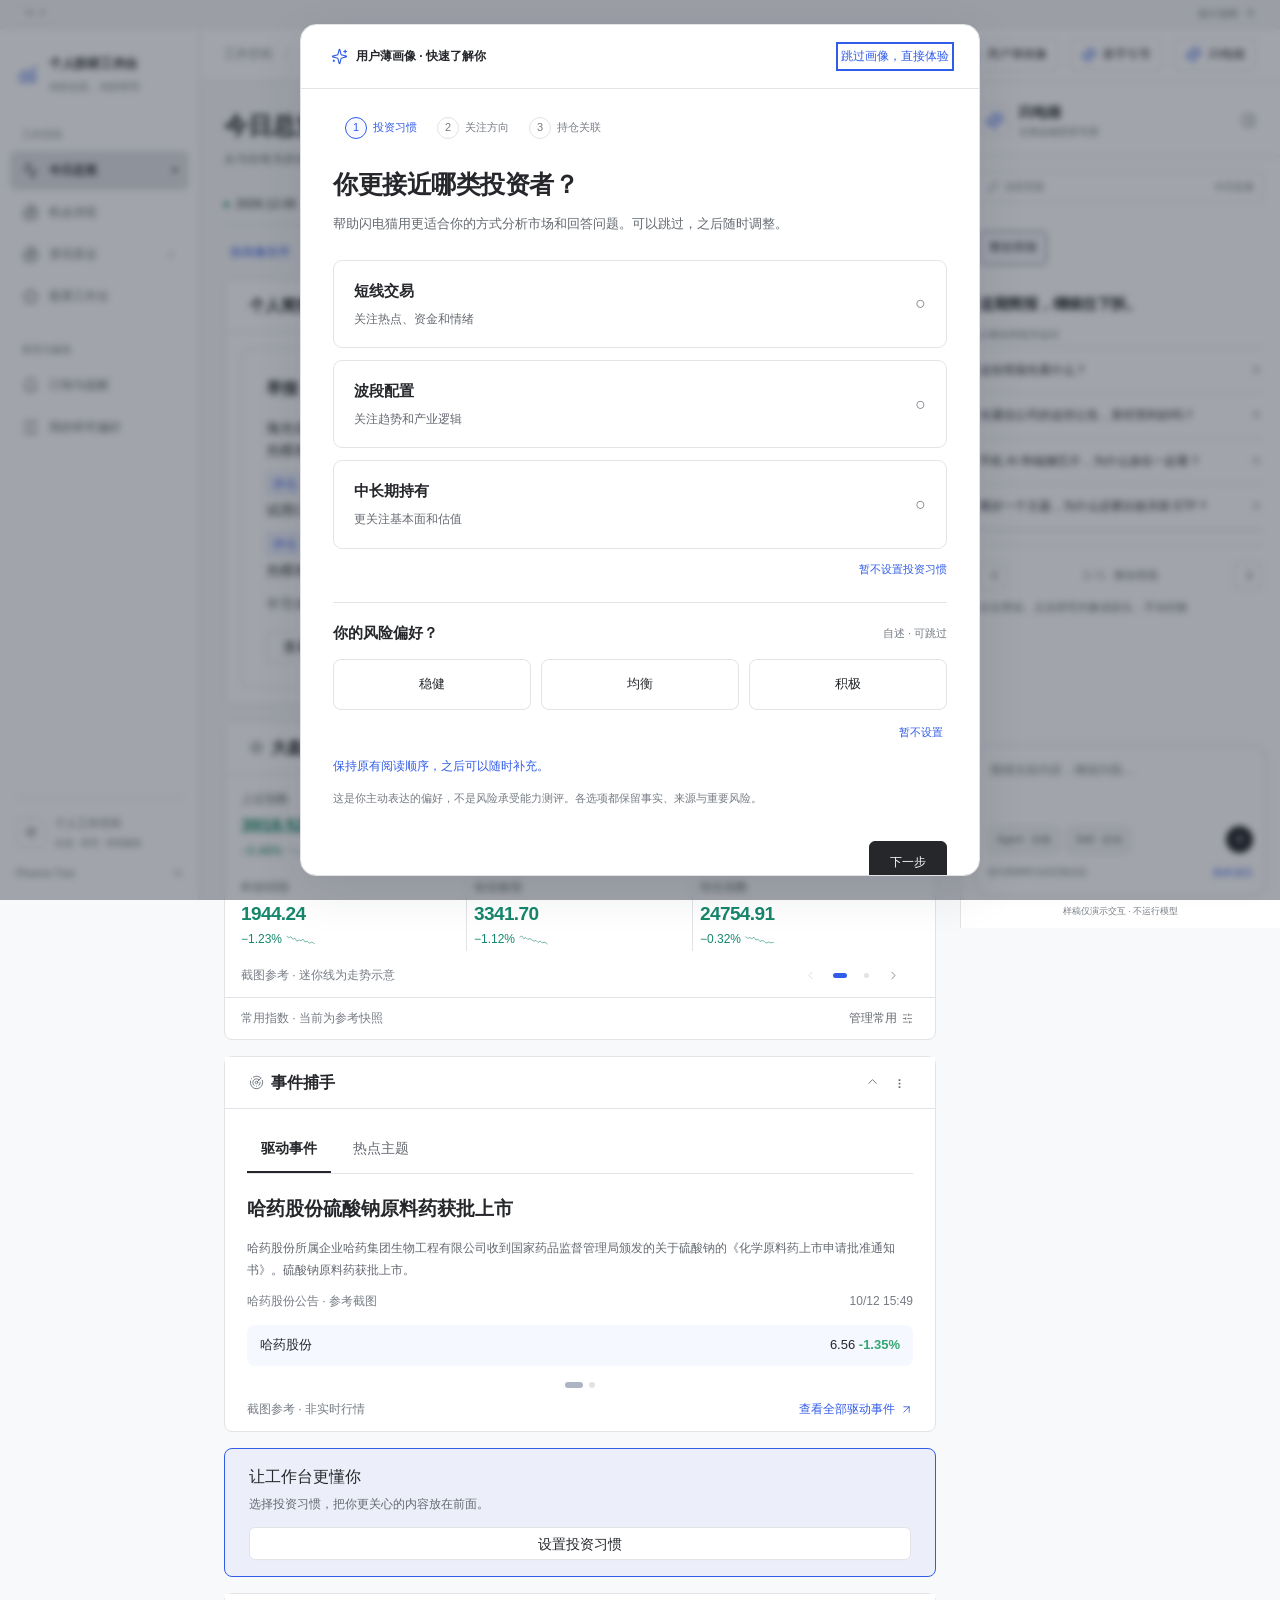
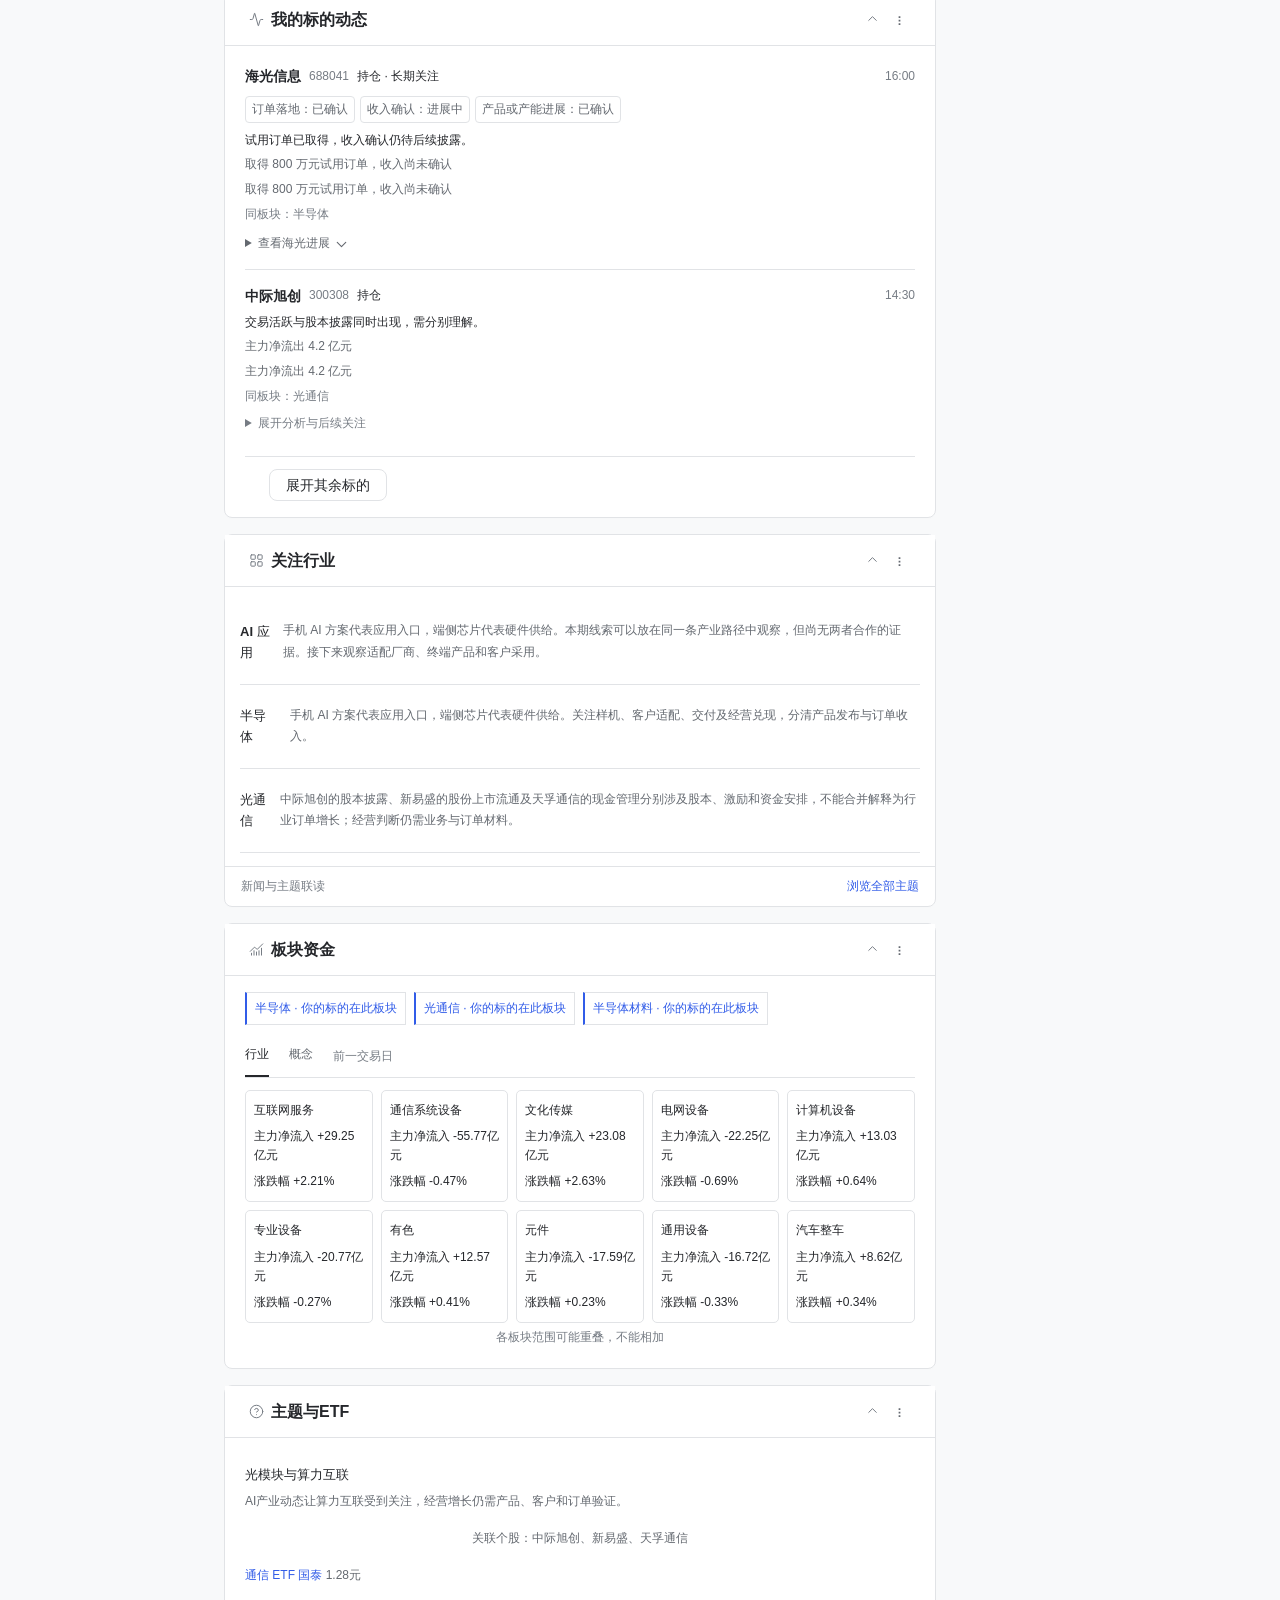
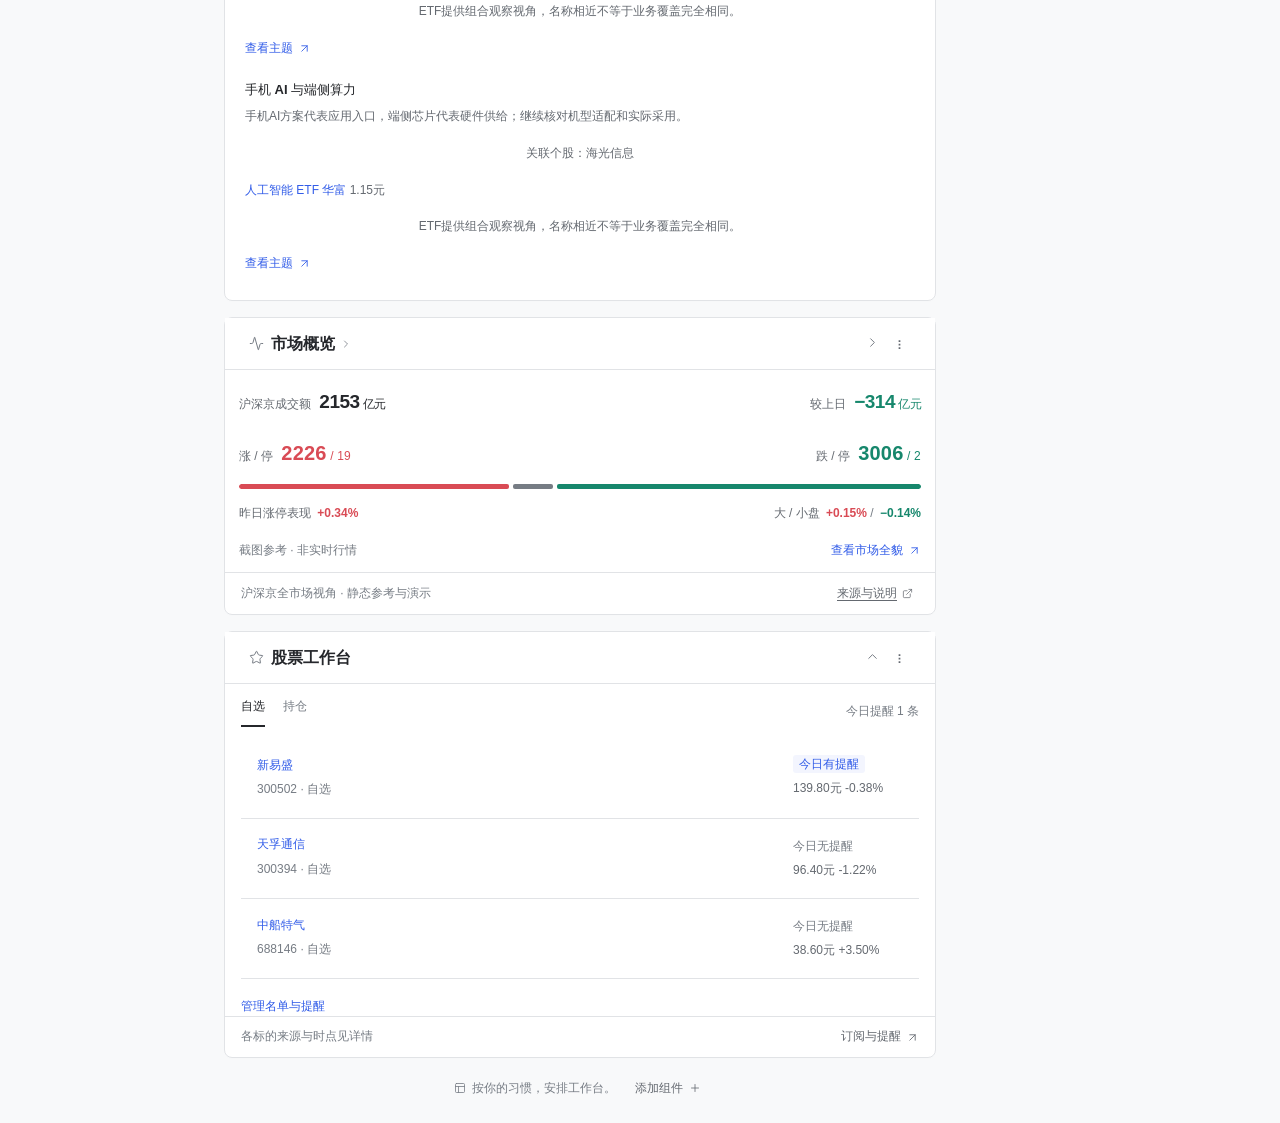
==== index.html @ 5638ea88 "Remove detailed event choices from stock tracking controls" ====
<!doctype html>
<html lang="zh-CN">
<head>
  <meta charset="UTF-8"><meta name="viewport" content="width=device-width, initial-scale=1.0">
  <meta name="robots" content="noindex,nofollow">
  <meta name="color-scheme" content="dark light">
  <!-- Keep legacy render passes out of the first visible frame. -->
  <style id="workbenchBootStyle">
    #workbenchBootStatus{display:none;position:fixed;inset:0;place-items:center;font:13px/1.6 -apple-system,BlinkMacSystemFont,"PingFang SC","Microsoft YaHei",sans-serif;z-index:10000}
    html[data-app-boot="loading"]{background:#f8f9fa;color-scheme:light}
    html[data-app-boot="loading"]:not(.light){background:#17191d;color-scheme:dark}
    html[data-app-boot="loading"] body{visibility:hidden;background:transparent!important}
    html[data-app-boot="loading"] #workbenchBootStatus{display:grid;visibility:visible;color:#646970}
    html[data-app-boot="loading"]:not(.light) #workbenchBootStatus{color:#b1b5bf}
  </style>
  <script id="workbenchBoot">
    (()=>{
      const root=document.documentElement;
      // Client identity stays stable when a desktop window is resized.
      const phone=navigator.userAgentData?.mobile===true||/Mobi|Android|iPhone|iPad|iPod/i.test(navigator.userAgent)||(navigator.platform==='MacIntel'&&navigator.maxTouchPoints>1);
      window.workbenchClient=Object.freeze({desktop:!phone,mobile:phone});
      root.dataset.workbenchClient=phone?'mobile':'desktop';
      root.dataset.appBoot='loading';
      let theme='light';
      try{theme=JSON.parse(localStorage.getItem('vra-design-today-v2-layout')||'null')?.theme||theme;}catch{}
      root.classList.toggle('light',theme==='light');
      document.addEventListener('DOMContentLoaded',()=>{
        // All deferred scripts and their initializers finish before these frames.
        // Visibility preserves the measurements used by the final card layout.
        requestAnimationFrame(()=>requestAnimationFrame(()=>{
          root.dataset.appBoot='ready';
          document.getElementById('workbenchBootStatus')?.remove();
          performance.mark('workbench-ready');
        }));
      },{once:true});
    })();
  </script>
  <title>今日总览 · 个人投研工作台 · 设计样稿</title>
  <link rel="stylesheet" href="styles.css?v=643b3769d6d4"><link rel="stylesheet" href="flow.css?v=d1a3321c30c8"><link rel="stylesheet" href="brief.css?v=40ac1f7ca244">
  <script src="icons.js?v=a04730b10589" defer></script><script src="app.js?v=fa5fd08bbf20" defer></script><script src="flow.js?v=293d128ccbe4" defer></script><script src="brief-snapshot.js?v=b7d8f7711bc7" defer></script><script src="brief-content.js?v=13bb521dd08d" defer></script><script src="research-demo.js?v=860bb6deb086" defer></script><script src="research-tracking.js?v=39a69cebc870" defer></script><script src="research-tracking-ui.js?v=6723fa62db1a" defer></script><script src="brief.js?v=88a737f88df1" defer></script>
  <link rel="stylesheet" href="opportunities.css?v=31d3b4b1a304"><script src="opportunity-data.js?v=818127947739" defer></script><script src="hotspot-data.js?v=ae4499a56a41" defer></script><script src="opportunities.js?v=5c2e5494e41b" defer></script>
  <link rel="stylesheet" href="overview-content.css?v=1f14ef0ed116"><script src="overview-content.js?v=6d0d227e4c44" defer></script><link rel="stylesheet" href="theme-list.css?v=6bb61a82af1d"><link rel="stylesheet" href="evening.css?v=ca396aff8dbb"><script src="evening.js?v=234dd2dd5866" defer></script><link rel="stylesheet" href="brief-actions.css?v=7ca306e4b070"><script src="risk-preference.js?v=645c9f6556da" defer></script><link rel="stylesheet" href="research-methods.css?v=2e7eeda86290"><script src="research-methods.js?v=288b38f0348a" defer></script><script src="brief-actions.js?v=05b30744ba7c" defer></script><link rel="stylesheet" href="event-tracking.css?v=1c35e9b1ab8c"><script src="event-tracking.js?v=a963da960be9" defer></script><link rel="stylesheet" href="security-tracking.css?v=9427d86f605b"><script src="security-tracking.js?v=710283c6d6c0" defer></script><script src="vendor/xlsx-0.20.3.min.js?v=cc015130aa85" defer></script><link rel="stylesheet" href="holdings.css?v=4aae6f996f1c"><script src="holdings.js?v=a0c23dda6515" defer></script><link rel="stylesheet" href="review-ready.css?v=10a96ade561e"><script src="review-ready.js?v=e3a6215dfe9d" defer></script><link rel="stylesheet" href="tracking-picker.css?v=75d88b8aae98"><script src="tracking-picker.js?v=df40058fe8dd" defer></script><link rel="stylesheet" href="market-overview.css?v=2f27bf618baa"><script src="market-overview-data.js?v=cb031fccbe5f" defer></script><script src="market-overview.js?v=1585e43ed303" defer></script><link rel="stylesheet" href="index-overview.css?v=13f11266ce8b"><script src="index-overview-data.js?v=bafde719c5aa" defer></script><script src="index-overview.js?v=27bfbac619cf" defer></script><link rel="stylesheet" href="etf-insights.css?v=a2f81013700b"><script src="etf-insights.js?v=28da16001b83" defer></script><link rel="stylesheet" href="hotspot-opportunities.css?v=1dec7b01add7"><script src="hotspot-opportunities.js?v=424c95e2896d" defer></script><link rel="stylesheet" href="tracking-center.css?v=d9df2e98d3bd"><script src="tracking-center.js?v=555b869f0402" defer></script><script src="demo-market-chart.js?v=7696635f54b4" defer></script><link rel="stylesheet" href="navigation.css?v=8be2272d2ecc"><script src="brief-related-themes.js?v=78ca0cc5ac33" defer></script><script src="event-driver-data.js?v=077056a8ad5e" defer></script><script src="event-driver.js?v=cadcaafa4bfb" defer></script><script src="navigation.js?v=0133cff0c68c" defer></script>
  <link rel="stylesheet" href="presentation-annotations.css?v=d61c194af729"><script src="presentation-annotations.js?v=923a9dfc41a3" defer></script>
  <link rel="stylesheet" href="workbench-style.css?v=4ed44b899989">
  <link rel="stylesheet" href="profile-memory.css?v=1c0870a050a0"><script src="profile-memory.js?v=a68fe393a220" defer></script>
  <link rel="stylesheet" href="brief-personalization.css?v=e391b2b14786"><script src="brief-personalization.js?v=8826d623a9d9" defer></script>
  <link rel="stylesheet" href="brief-guide.css?v=1f413e50946c"><script src="brief-guide.js?v=f81b38ba2c0e" defer></script>
  <link rel="stylesheet" href="event-sources.css?v=65e1c0b8183e"><script src="event-sources.js?v=a354553657c5" defer></script>
  <link rel="stylesheet" href="onboarding-tour.css?v=292fb50fded3"><script src="onboarding-tour.js?v=742890806937" defer></script>
  <script src="newcomer-reward.js?v=1a7ba8909d0f" defer></script><link rel="stylesheet" href="first-research-task.css?v=920d7ca63964"><script src="first-research-task.js?v=aa311f559284" defer></script>
  <link rel="stylesheet" href="assistant-capabilities.css?v=04090621ca8e"><script src="capability-routing.js?v=fbc3061330de" defer></script><script src="collaboration-demo.js?v=7825b3282942" defer></script><script src="assistant-capabilities.js?v=3dee740aa45f" defer></script>
  <link rel="stylesheet" href="inline-questions.css?v=21d3cbc15b6d"><script src="inline-questions.js?v=beab4d842517" defer></script>
  <link rel="stylesheet" href="focus-demo.css?v=b5675ca88da9"><script src="focus-demo.js?v=1220cc60c1ba" defer></script>
  <link rel="stylesheet" href="brief-alerts.css?v=46b5fd351171"><link rel="stylesheet" href="research-demo.css?v=c9826e5405ca"><script src="brief-alerts.js?v=7e429c3a51d9" defer></script>
  <link rel="stylesheet" href="profile-delivery.css?v=b7811cfb828b"><script src="profile-delivery.js?v=e061d368d37a" defer></script>
  <link rel="stylesheet" href="evening-overseas.css?v=3bab99d18f6b"><script src="evening-overseas.js?v=f3bdff76e1b2" defer></script>
  <script src="overview-v3-data.js?v=956bd29be9a2" defer></script>
  <script src="overview-v3.js?v=124a82ecbd08" defer></script>
  <script src="overview-v11-data.js?v=d78d7a52e41a" defer></script>
  <script src="overview-v11.js?v=a07bea253e99" defer></script>
  <script src="profile-brief-questions.js?v=040236ae30ce" defer></script>
  <script src="brief-personal-related.js?v=b62e2c139afa" defer></script>
  <script src="evening-reference-data.js?v=1175f1f44655" defer></script><link rel="stylesheet" href="evening-desktop.css?v=18be1ff4e30c"><script src="evening-desktop.js?v=077768d71e4c" defer></script>
  <link rel="stylesheet" href="event-driver.css?v=404e4869d6ee"><script src="event-driver-init.js?v=e4368d276181" defer></script>
</head>
<body>
<div id="workbenchBootStatus" role="status" aria-live="polite">正在加载工作台…</div>
<a class="skip" href="#main">跳到主要内容</a>
<div class="design-strip"><span><i data-icon="panels-top-left"></i> 页面设计样稿 <b>V2</b></span><span>沿用现有原型 · 内容与公司均为虚构示例，未接入行情或 AI</span><button id="designNotes">设计说明 <i data-icon="arrow-up-right"></i></button></div>
<div class="shell">
  <aside class="sidebar" aria-label="主导航">
    <a class="brand" href="#overview"><span class="brand-mark"><i data-icon="chart-no-axes-combined"></i></span><span>个人投研工作台<small>你的信息，你的研究</small></span></a>
    <nav>
      <small class="nav-label">工作空间</small>
      <a class="nav-item active" href="#overview" aria-current="page"><i data-icon="activity"></i>今日总览<span class="nav-dot"></span></a>
      <button class="nav-item" data-existing="资讯雷达"><i data-icon="radar"></i>资讯雷达<i data-icon="chevron-right" class="nav-arrow"></i></button>
      <button class="nav-item" data-existing="板块中心"><i data-icon="layout-grid"></i>板块中心</button>
      <button class="nav-item" data-existing="股票工作台"><i data-icon="star"></i>股票工作台</button>
      <small class="nav-label second">研究与服务</small>
      <button class="nav-item" data-preview="research"><i data-icon="files"></i>我的研究</button>
      <button class="nav-item" data-preview="subscriptions"><i data-icon="bell"></i>订阅与提醒</button>
    </nav>
    <div class="sidebar-bottom"><div class="workspace-id"><span class="workspace-avatar">研</span><div>个人工作空间<small>自选 · 研究 · 持续服务</small></div></div><a href="https://phoenixtree.ai/" target="_blank" rel="noopener">Phoenix Tree <i data-icon="arrow-up-right"></i></a></div>
  </aside>
  <div class="workspace">
    <header class="topbar"><div class="breadcrumb">工作空间 <span>/</span> <strong id="breadcrumbTitle">今日总览</strong></div><div class="top-tools"><span class="scenario">盘前场景</span><button class="icon-button" id="themeToggle" aria-label="切换为浅色"><i data-icon="sun"></i></button><button type="button" class="profile-entry" id="profileEntry" data-profile-onboarding aria-haspopup="dialog" aria-controls="profileDialog"><i data-icon="sliders-horizontal"></i><span>用户薄画像</span></button><button type="button" class="tour-entry" id="onboardingTourEntry" aria-haspopup="dialog" aria-controls="workbenchTour" title="从首页开始查看新手引导"><i data-icon="sparkles"></i><span>新手引导</span></button><button class="assistant-toggle" id="assistantToggle" aria-expanded="true"><i data-icon="sparkles"></i> 闪电猫</button></div></header>
    <div class="work-area">
      <main id="main" tabindex="-1">
        <section id="overviewView">
          <header class="page-head"><div><div class="eyebrow">你的每日研究起点</div><h1>今日总览</h1><p>从与你有关的信息开始，带着问题继续研究。</p></div><button class="button" id="addWidget"><i data-icon="plus"></i>添加组件</button></header>
          <div class="dayline"><span><span class="status-dot"></span>9 月 21 日 · 周一</span><span>盘前简报已准备好 <span class="muted">· 场景示意</span></span><button id="editLayout"><i data-icon="sliders-horizontal"></i>整理工作台</button></div>
          <div id="widgetGrid" class="widget-grid"></div>
          <div class="layout-footer"><span><i data-icon="panels-top-left"></i>按你的习惯，安排工作台。</span><button id="addWidgetBottom">添加组件 <i data-icon="plus"></i></button></div>
        </section>
        <section id="briefView" hidden></section>
        <section id="researchView" hidden></section><section id="flowView" hidden></section>
      </main>
      <aside class="assistant" id="assistant" aria-label="闪电猫智能助手">
        <header class="assistant-head"><span class="cat-mark"><i data-icon="sparkles"></i></span><div><strong>闪电猫</strong><small>全能金融投研专家</small></div><button class="icon-button" id="closeAssistant" aria-label="收起闪电猫"><i data-icon="panel-right-close"></i></button></header>
        <div class="assistant-context"><i data-icon="link"></i><span>当前上下文</span><strong id="contextName">今日总览</strong></div>
        <div class="assistant-scroll" id="assistantContent"></div>
        <form class="composer" id="chatForm"><label for="chatInput" class="sr-only">向闪电猫提问</label><textarea id="chatInput" rows="2" placeholder="围绕当前内容，继续问我…"></textarea><div class="cap-composer-tools"><div class="cap-composer-choices" aria-label="本次提问的 Agent 与 Skill"><button type="button" id="capabilityAgent" data-cap="agent" aria-haspopup="dialog">Agent · 全能</button><button type="button" id="capabilitySkills" data-cap="skills" aria-haspopup="dialog">Skill · 自动</button></div><button type="submit" aria-label="发送问题"><i data-icon="arrow-up"></i></button></div><div class="cap-composer-meta"><span>提问将携带当前页面信息</span><button type="button" id="capabilityExit" data-cap="close" hidden>返回对话</button><button type="button" data-cap="prepare" id="capabilityDemo">协作演示</button></div></form>
        <div class="assistant-foot">样稿仅演示交互 · 不运行模型</div>
      </aside>
    </div>
  </div>
</div>
<dialog id="modal" aria-labelledby="modalTitle"><div class="modal-head"><div><span id="modalEyebrow" class="eyebrow">个人投研工作台</span><h2 id="modalTitle"></h2></div><button class="icon-button" id="closeModal" aria-label="关闭弹窗"><i data-icon="x"></i></button></div><div id="modalBody"></div></dialog>
<div id="toast" role="status" aria-live="polite"></div>
</body>
</html>
---- styles.css ----
:root{--bg:#080d17;--sidebar:#0e1420;--card:#101824;--card-raised:#151e2c;--line:#253044;--line-soft:#1c2737;--text:#e5ebf3;--muted:#98a6ba;--subtle:#73849c;--orange:#f56735;--orange-soft:#f5673516;--red:#df7779;--green:#58b39b;--body:"PingFang SC","Microsoft YaHei",sans-serif;--display:"Avenir Next","PingFang SC",sans-serif;--mono:"SFMono-Regular",Consolas,monospace;color-scheme:dark}
*{box-sizing:border-box}body{margin:0;background:var(--bg);color:var(--text);font:13px/1.6 var(--body)}button,a,input,textarea,select{-webkit-tap-highlight-color:transparent}button,input,textarea,select{font:inherit}button{cursor:pointer;color:inherit;border:0;background:none}a{color:inherit;text-decoration:none}button{transition:background .15s,border-color .15s,color .15s}button:disabled{cursor:default;opacity:.45}button:hover:not(:disabled){color:var(--text)}button:focus-visible,a:focus-visible,input:focus-visible,textarea:focus-visible,select:focus-visible,summary:focus-visible{outline:2px solid var(--orange);outline-offset:3px}h1,h2,h3,p{margin:0}svg.icon{width:17px;height:17px;vertical-align:middle;fill:none;stroke:currentColor;stroke-width:1.65;stroke-linecap:round;stroke-linejoin:round;flex:none}.sr-only{position:absolute;width:1px;height:1px;overflow:hidden;clip:rect(0,0,0,0)}[hidden]{display:none!important}.skip{position:fixed;top:-100px;z-index:99;background:var(--orange);padding:10px}.skip:focus{top:0}.muted{color:var(--subtle)}
.design-strip{height:30px;background:#1c202a;border-bottom:1px solid #343641;display:flex;align-items:center;justify-content:space-between;padding:0 20px;font-size:10px;color:#b3bdcb;gap:18px}.design-strip>span:first-child{display:flex;align-items:center;gap:7px;color:#e0e4eb}.design-strip .icon{width:13px;height:13px}.design-strip b{font:9px var(--mono);border:1px solid #555b68;padding:1px 5px;border-radius:3px}.design-strip button{font-size:10px;color:#c4cbd6;display:flex;gap:5px;align-items:center}
.shell{display:flex;min-height:calc(100dvh - 30px)}.sidebar{width:202px;flex:none;background:var(--sidebar);border-right:1px solid var(--line);position:sticky;top:0;height:calc(100dvh - 30px);display:flex;flex-direction:column}.brand{display:flex;gap:10px;align-items:center;padding:26px 17px 27px;white-space:nowrap;font-weight:650;font-size:15px;letter-spacing:-.35px}.brand small{display:block;font-size:10px;letter-spacing:.5px;color:var(--subtle);font-weight:400;margin-top:4px}.brand-mark{width:30px;height:33px;background:var(--orange-soft);border:1px solid #f5673529;border-radius:8px;display:grid;place-items:center;color:var(--orange)}.brand-mark .icon{width:21px;height:21px}nav{padding:0 12px}.nav-label{display:block;color:var(--subtle);font-size:10px;padding:0 13px;margin-bottom:10px}.nav-label.second{margin-top:28px}.nav-item{display:flex;align-items:center;gap:12px;width:100%;height:43px;padding:0 13px;border-radius:9px;margin:3px 0;color:var(--muted);text-align:left;font-size:12px;position:relative}.nav-item:hover{background:var(--card-raised)}.nav-item.active{background:#202734;color:#f4f5f8;box-shadow:inset 0 0 0 1px #f567352b}.nav-item.active:before{content:"";position:absolute;left:0;top:13px;bottom:13px;width:2px;background:var(--orange);border-radius:3px}.nav-item.active>.icon{color:var(--orange)}.nav-dot{margin-left:auto;width:4px;height:4px;background:var(--orange);border-radius:100%}.nav-arrow{margin-left:auto;width:12px!important}.sidebar-bottom{margin-top:auto;padding:20px 18px;color:var(--subtle);font-size:10px}.workspace-id{border-top:1px solid var(--line);padding-top:17px;display:flex;gap:9px;align-items:center;color:var(--muted);font-size:11px}.workspace-id small{display:block;font-size:9px;margin-top:3px;color:var(--subtle)}.workspace-avatar{background:var(--card-raised);border:1px solid var(--line);border-radius:8px;width:30px;height:30px;display:grid;place-items:center}.sidebar-bottom>a{display:flex;align-items:center;justify-content:space-between;margin-top:19px}.sidebar-bottom>a>.icon{width:12px;height:12px}
.workspace{flex:1;min-width:0}.topbar{height:57px;border-bottom:1px solid var(--line);background:var(--sidebar);display:flex;align-items:center;justify-content:space-between;padding:0 26px}.breadcrumb{font-size:11px;color:var(--subtle)}.breadcrumb span{margin:0 10px;color:var(--line)}.breadcrumb strong{font-weight:500;color:var(--text)}.top-tools{display:flex;gap:17px;align-items:center}.scenario{font-size:10px;color:var(--muted)}.icon-button{width:29px;height:29px;display:inline-flex;align-items:center;justify-content:center;border-radius:6px;color:var(--muted);padding:0}.icon-button:hover{background:var(--card-raised);color:var(--orange)!important}.icon-button>.icon{width:15px;height:15px}.assistant-toggle{display:flex;align-items:center;gap:7px;font-size:11px;color:var(--orange);border:1px solid #f5673540;background:var(--orange-soft);padding:6px 11px;border-radius:20px}.work-area{display:flex;align-items:flex-start}main{flex:1;min-width:0;padding:27px 26px 24px;outline:none}.page-head{display:flex;align-items:center;justify-content:space-between;margin-bottom:21px;gap:15px}.eyebrow{font-size:10px;letter-spacing:1px;color:var(--orange);font-weight:500}h1{font-family:var(--display);font-size:29px;line-height:1.4;letter-spacing:-.9px;margin:3px 0 4px;font-weight:650}.page-head p{font-size:11px;color:var(--muted)}.button{border:1px solid var(--line);background:var(--card);display:inline-flex;align-items:center;justify-content:center;gap:7px;font-size:11px;border-radius:7px;padding:8px 12px;white-space:nowrap}.button:hover{background:var(--card-raised);border-color:#526079}.button .icon{width:14px;height:14px}.button.primary{background:var(--orange);color:#fff;border-color:var(--orange);font-weight:500}.button.primary:hover{background:#e85c2d}.button.ghost{background:transparent}.dayline{display:flex;gap:18px;align-items:center;margin-bottom:17px;padding:10px 0;border-top:1px solid var(--line-soft);border-bottom:1px solid var(--line-soft);font-size:10px;color:var(--muted)}.dayline>span:first-child{color:var(--text)}.status-dot{display:inline-block;width:5px;height:5px;background:var(--orange);border-radius:50%;vertical-align:middle;margin-right:7px}.dayline>button{margin-left:auto;display:flex;gap:6px;align-items:center;font-size:10px;color:var(--muted)}.dayline .icon{width:12px;height:12px}
.widget-grid{display:grid;grid-template-columns:1fr 1fr;gap:14px;align-items:stretch}.widget{border:1px solid var(--line);border-radius:11px;background:var(--card);min-width:0;position:relative;display:flex;flex-direction:column}.widget>.widget-body{flex:1}.widget.wide{grid-column:1/-1}.widget-head{display:flex;align-items:center;justify-content:space-between;padding:12px 15px;border-bottom:1px solid var(--line-soft);gap:5px}.widget-title{display:flex;align-items:center;gap:8px;min-width:0}.widget-title>.icon{color:var(--muted);width:15px;height:15px}.widget-title h2{font-size:12px;font-weight:600;white-space:nowrap}.widget-sub{font-size:9px;color:var(--subtle);margin-left:5px}.widget-tools{display:flex;gap:1px;flex:none}.widget.collapsed .widget-body,.widget.collapsed .widget-footer{display:none}.widget.collapsed .widget-head{border-bottom:0}.widget.collapsed{grid-column:1/-1}.widget.collapsed .collapse-icon{transform:rotate(180deg)}.widget.pinned>.widget-head .pin-indicator{display:block;color:var(--orange);width:12px;height:12px}.pin-indicator{display:none}.widget-footer{padding:8px 15px;border-top:1px solid var(--line-soft);font-size:9px;color:var(--subtle);display:flex;align-items:center;justify-content:space-between;gap:8px}.widget-footer button{font-size:10px;color:var(--muted);display:flex;align-items:center;gap:5px}.widget-footer .icon{width:11px;height:11px}.widget-menu{position:absolute;z-index:10;right:12px;top:45px;min-width:160px;border:1px solid #455069;background:var(--card-raised);box-shadow:0 10px 35px #0006;border-radius:9px;padding:5px}.widget-menu button{display:flex;align-items:center;gap:9px;text-align:left;width:100%;padding:8px 9px;font-size:11px;border-radius:5px}.widget-menu button:hover{background:var(--line)}.widget-menu button .icon{width:13px;height:13px}.widget-menu button.danger{color:var(--red);border-top:1px solid var(--line);border-radius:0;margin-top:4px;padding-top:10px}
.brief{border-color:#65412f;background:linear-gradient(125deg,#211d21 0%,#121a27 47%,#111925 100%);overflow:visible}.brief .widget-head{border-bottom:1px solid #f567351b}.brief .widget-title>.icon{color:#f89868;width:18px;height:18px}.brief .widget-sub{color:#ac978c}.brief-body{padding:19px 20px 0}.brief-top{display:flex;align-items:center;justify-content:space-between;gap:14px}.brief-top h3{font-size:21px;letter-spacing:-.65px;font-weight:600}.brief-top p{font-size:11px;color:var(--muted);margin-top:5px}.brief-issue{font:11px var(--mono);color:#b19a8c;text-align:right;line-height:1.8}.brief-issue small{display:block;font:9px var(--body);color:var(--subtle)}.brief-intro{display:flex;align-items:flex-start;gap:10px;padding:10px 12px;margin:15px 0 0;border:1px solid #b9987830;border-radius:6px;background:#ffffff03;font-size:11px;color:#c8cbd1;line-height:1.8}.brief-intro>span{font-size:9px;color:#d6ae8f;white-space:nowrap;border-right:1px solid #b9987830;padding-right:10px;margin-top:2px}.brief-events{display:grid;grid-template-columns:1fr 1fr;gap:20px;padding:17px 0}.brief-event+ .brief-event{border-left:1px solid var(--line);padding-left:20px}.event-meta{display:flex;align-items:center;gap:7px;font-size:9px;color:var(--subtle);margin-bottom:7px}.event-meta .tag{background:#f5673512;color:#e8a485;border:1px solid #f5673529;font-size:9px;padding:1px 6px;border-radius:4px}.brief-event h3{font-size:13px;line-height:1.7;margin-bottom:5px;font-weight:550}.brief-event p{font-size:11px;color:var(--muted);line-height:1.8;margin-bottom:10px}.text-action{font-size:11px;color:var(--orange);padding:0;display:inline-flex;align-items:center;gap:5px}.text-action .icon{width:13px;height:13px}.brief .widget-footer{padding:11px 20px;border-color:#b9987829}.brief .widget-footer>div{display:flex;gap:15px;align-items:center}.brief .widget-footer>button{color:var(--orange)}.tag-green{color:var(--green)}.subscribed{display:flex;align-items:center;gap:5px;color:#b7b0a6}.subscribed .icon{color:var(--green)}
.stock-body{padding:0 14px}.table-tabs{display:flex;align-items:center;gap:15px;margin:12px 0;color:var(--subtle);font-size:10px}.table-tabs button{padding:0 0 6px;font-size:10px;border-bottom:2px solid transparent}.table-tabs button.selected{color:var(--text);border-bottom-color:var(--orange)}.table-tabs>span{margin-left:auto;font-size:9px}.table-head,.stock-row{display:grid;grid-template-columns:minmax(105px,1fr) 45px 51px 50px;gap:7px;align-items:center}.table-head{font-size:9px;color:var(--subtle);padding-bottom:8px;border-bottom:1px solid var(--line-soft)}.table-head>span:not(:first-child){text-align:right}.stock-row{padding:10px 0;border-bottom:1px solid var(--line-soft);font-size:11px}.stock-row:last-child{border-bottom:0}.stock-row>span{text-align:right;font:13px var(--mono);color:var(--subtle)}.stock-row strong{font-size:11px;font-weight:500}.stock-row small{display:block;font-size:9px;color:var(--subtle);margin-top:2px}.mini-spark{width:48px;height:20px;color:var(--subtle);opacity:.8}.stock-label{display:flex;align-items:center;gap:5px}.stock-label i{display:block;width:4px;height:4px;border-radius:50%;background:var(--orange)}
.market-body{padding:13px 15px 7px}.index-grid{display:grid;grid-template-columns:repeat(3,1fr);gap:10px}.index-item{padding-right:6px}.index-item>span{color:var(--muted);font-size:10px}.index-item strong{display:block;font:22px var(--mono);margin-top:3px;color:var(--text)}.index-item small{display:block;font-size:9px;color:var(--subtle);margin-top:3px}.index-item.active>span{color:var(--orange)}.chart{height:106px;margin:12px 0 0;position:relative;border-top:1px solid var(--line-soft);overflow:hidden}.chart svg{width:100%;height:100%;position:absolute;inset:0}.chart span{position:absolute;right:0;top:8px;font-size:9px;color:var(--subtle);background:var(--card);padding-left:7px}.chart-times{display:flex;justify-content:space-between;font:8px var(--mono);color:var(--subtle);margin:5px 0}.data-message{font-size:9px;color:var(--subtle);text-align:center;padding:5px 0}
.sector-body{padding:13px 15px}.sector-legend{display:flex;justify-content:space-between;font-size:9px;color:var(--subtle);margin-bottom:10px}.sector-grid{display:grid;grid-template-columns:1.15fr 1fr 1fr;gap:5px}.sector-cell{background:#233040;border:1px solid #47546844;border-radius:5px;display:flex;min-height:65px;align-items:center;justify-content:center;flex-direction:column;color:#b8c4d4;font-size:11px;gap:4px}.sector-cell:first-child{background:#533031;border-color:#a56a6644;color:#e6babc;grid-row:span 2}.sector-cell:nth-child(3){background:#233f3e;border-color:#4a787344;color:#a2c5ba}.sector-cell:nth-child(4){background:#423033;color:#d5b0b0}.sector-cell small{font-size:9px;opacity:.6}.fund-body{padding:9px 15px 13px}.fund-row{display:grid;grid-template-columns:60px 1fr 24px;align-items:center;gap:12px;font-size:10px;padding:8px 0}.fund-row>span:last-child{text-align:right;color:var(--subtle);font-family:var(--mono)}.fund-track{height:5px;background:var(--line-soft);border-radius:2px}.fund-track i{display:block;height:100%;background:#ae7267;border-radius:2px}.fund-row:nth-child(n+4) .fund-track i{background:#527d77}.layout-footer{display:flex;align-items:center;justify-content:center;gap:13px;margin:22px 0 0;font-size:10px;color:var(--subtle)}.layout-footer span,.layout-footer button{display:inline-flex;align-items:center;gap:6px}.layout-footer button{font-size:10px;color:var(--muted)}.layout-footer .icon{width:12px;height:12px}
.assistant{width:304px;flex:none;border-left:1px solid var(--line);background:#121620;position:sticky;top:0;height:calc(100dvh - 87px);display:flex;flex-direction:column}.assistant-head{display:flex;align-items:center;gap:10px;padding:21px 19px 18px}.cat-mark{display:flex;align-items:center;justify-content:center;width:36px;height:36px;border-radius:11px;background:#f5673519;color:var(--orange);border:1px solid #f5673540}.cat-mark .icon{width:21px;height:21px}.assistant-head strong{display:block;font-size:14px;font-weight:600}.assistant-head small{display:block;font-size:10px;color:var(--subtle);margin-top:1px}.assistant-head>.icon-button{margin-left:auto}.assistant-context{margin:0 16px 18px;padding:8px 10px;background:#1c2230;border:1px solid var(--line);border-radius:6px;display:flex;gap:6px;align-items:center;font-size:9px;color:var(--subtle)}.assistant-context .icon{width:12px;height:12px}.assistant-context strong{font-size:10px;font-weight:500;color:var(--muted);margin-left:auto;max-width:115px;overflow:hidden;white-space:nowrap;text-overflow:ellipsis}.assistant-scroll{padding:4px 19px 15px;overflow:auto;flex:1;scrollbar-width:thin}.assistant-greeting{color:#d8dfe9;font-size:16px;line-height:1.75;letter-spacing:-.3px;margin:2px 0 11px;font-weight:500}.assistant-copy{font-size:11px;line-height:1.95;color:var(--muted)}.assistant-scope{display:flex;align-items:center;gap:7px;font-size:9px;color:var(--subtle);margin:17px 0 24px}.assistant-scope .icon{width:12px;height:12px}.suggestion-label{font-size:10px;color:var(--subtle);margin-bottom:10px}.suggestion{display:flex;align-items:center;justify-content:space-between;gap:8px;width:100%;text-align:left;border-bottom:1px solid var(--line);font-size:11px;padding:12px 0;color:#c1cbda;line-height:1.6}.suggestion .icon{width:13px;height:13px;color:var(--subtle)}.ability-note{margin-top:28px;border-left:2px solid #f5673555;padding:0 0 0 12px;color:var(--subtle);font-size:10px;line-height:1.9}.ability-note strong{display:block;color:var(--muted);font-size:10px;font-weight:500;margin-bottom:4px}.ability-tags{display:flex;flex-wrap:wrap;gap:5px;margin-top:9px}.ability-tags span{font-size:9px;border:1px solid var(--line);padding:2px 6px;border-radius:4px;color:var(--muted)}.composer{margin:10px 14px 0;padding:10px;background:#0c1018;border:1px solid #41414a;border-radius:10px}.composer:focus-within{border-color:var(--orange)}.composer textarea{width:100%;resize:none;border:0;background:none;outline:none;font-size:11px;color:var(--text);line-height:1.7;min-height:46px}.composer textarea::placeholder{color:var(--subtle)}.composer>div{display:flex;align-items:center;justify-content:space-between}.composer>div>span{font-size:8px;color:var(--subtle)}.composer button{width:25px;height:25px;display:grid;place-items:center;background:var(--orange);color:white;border-radius:6px}.composer button .icon{width:14px;height:14px}.assistant-foot{text-align:center;font-size:8px;color:var(--subtle);padding:8px 0 13px}.user-message{font-size:11px;background:#29242a;border:1px solid #79513d55;border-radius:9px;padding:12px;margin:4px 0 16px}.process-label{font-size:9px;color:var(--orange);margin:12px 0}.process-step{position:relative;padding:0 0 20px 22px;border-left:1px solid var(--line);margin-left:5px}.process-step:before{content:"";position:absolute;top:5px;left:-4px;width:7px;height:7px;border-radius:100%;background:var(--orange)}.process-step strong{display:block;font-size:11px;font-weight:500}.process-step small{display:block;font-size:9px;color:var(--subtle);line-height:1.8;margin-top:4px}.process-step details{margin-top:7px;color:var(--muted);font-size:9px}.process-step details p{padding:6px 0;font-size:10px}.process-step:last-child{border-left-color:transparent}.sample-notice{font-size:10px;color:var(--subtle);padding:10px;border:1px dashed var(--line);border-radius:6px;line-height:1.8;margin:13px 0}.assistant-scroll .button{width:100%}
dialog{width:min(600px,calc(100vw - 32px));max-height:85dvh;border:1px solid #45516a;border-radius:14px;background:var(--card);color:var(--text);padding:0;box-shadow:0 30px 100px #0008}dialog::backdrop{background:#030711aa;backdrop-filter:blur(4px)}.modal-head{display:flex;align-items:center;justify-content:space-between;padding:22px 24px;border-bottom:1px solid var(--line)}.modal-head h2{font-size:20px;font-weight:600;margin-top:3px}.modal-head .eyebrow{font-size:9px}#modalBody{padding:22px 24px 25px;font-size:12px;line-height:1.9}#modalBody>p{color:var(--muted);margin-bottom:15px}#modalBody h3{font-size:13px;margin:15px 0 6px}#modalBody ul{padding-left:18px;color:var(--muted)}.component-option{display:flex;align-items:center;gap:12px;padding:14px 0;border-bottom:1px solid var(--line)}.component-option>.icon{color:var(--orange);width:22px;height:22px}.component-option>div{flex:1}.component-option strong{font-size:12px;font-weight:500}.component-option small{display:block;color:var(--subtle);font-size:10px}.component-option>.button{font-size:10px}.field{display:block;margin:15px 0}.field>span{display:block;color:var(--muted);font-size:11px;margin-bottom:6px}.field input,.field select{width:100%;padding:9px 11px;background:var(--bg);color:var(--text);border:1px solid var(--line);border-radius:6px}.checkboxes{display:flex;flex-wrap:wrap;gap:8px}.checkboxes label{border:1px solid var(--line);padding:6px 9px;border-radius:6px;font-size:11px;display:flex;align-items:center;gap:7px}input[type=checkbox]{accent-color:var(--orange)}.modal-actions{display:flex;justify-content:flex-end;gap:8px;margin-top:20px}.empty-state{text-align:center;border:1px dashed var(--line);border-radius:10px;padding:36px;color:var(--muted);grid-column:1/-1}.empty-state button{margin-top:12px}#toast{position:fixed;bottom:25px;left:50%;transform:translate(-50%,15px);z-index:100;background:#293343;color:#f3f5f8;border:1px solid #526079;box-shadow:0 10px 25px #0004;border-radius:9px;padding:11px 18px;max-width:90vw;font-size:12px;opacity:0;pointer-events:none;transition:opacity .15s,transform .15s}#toast.show{opacity:1;transform:translate(-50%,0)}
.back-button{display:flex;align-items:center;gap:7px;font-size:11px;color:var(--muted);padding:0;margin-bottom:22px}.back-button .icon{width:13px;height:13px}.detail-sheet{background:var(--card);border:1px solid var(--line);border-radius:12px;overflow:hidden}.detail-cover{padding:25px 26px;background:linear-gradient(120deg,#282026,var(--card));border-bottom:1px solid #f5673533}.detail-cover h1{font-size:27px;margin:10px 0}.detail-cover p{font-size:11px;color:var(--muted)}.detail-body{padding:25px 26px}.detail-body h2{font-size:16px;margin:22px 0 10px}.detail-body h2:first-child{margin-top:0}.detail-body p{font-size:12px;line-height:1.95;color:var(--muted);margin:8px 0 14px}.detail-body .brief-event{margin:17px 0;padding:17px;border:1px solid var(--line);border-radius:8px}.detail-body .brief-event h3{font-size:15px}.detail-body .brief-event p{font-size:12px}.detail-body .brief-event+.brief-event{padding-left:17px}.paper-foot{display:flex;gap:8px;border-top:1px solid var(--line);padding:17px 26px;flex-wrap:wrap}.conclusion{border-left:3px solid var(--orange);padding:13px 17px;background:var(--orange-soft);margin:8px 0 20px}.conclusion strong{font-size:16px;font-weight:500;line-height:1.8}.detail-body details{border:1px solid var(--line);border-radius:8px;padding:13px 15px;margin-top:13px}.detail-body summary{cursor:pointer;font-size:12px}.evidence-row{padding:12px 0;display:flex;justify-content:space-between;align-items:center;border-bottom:1px solid var(--line);gap:10px}.evidence-row span{font-size:11px;color:var(--muted)}.evidence-row .button{font-size:10px}.illustration-list{padding-left:18px;color:var(--muted);font-size:12px;line-height:2}.change-box{border:1px solid #58b39b55;background:#58b39b0d;border-radius:7px;padding:12px;font-size:11px;color:var(--muted);margin-top:12px}
html.light{--bg:#f2f5f8;--sidebar:#fff;--card:#fff;--card-raised:#f5f7fa;--line:#dbe2eb;--line-soft:#e9edf3;--text:#1d2a3c;--muted:#596a80;--subtle:#7b8a9e;--orange:#d85223;--orange-soft:#d8522310;--red:#b45760;--green:#3a8f79;color-scheme:light}.light .nav-item.active{background:#f6eee9;color:var(--text)}.light .brief{background:linear-gradient(125deg,#fff3e9,#fff 65%);border-color:#dec3ae}.light .brief-intro{background:#ffffff70;color:var(--muted)}.light .assistant{background:#fbf7f2}.light .assistant-context{background:#f2ece6}.light .assistant-greeting{color:var(--text)}.light .suggestion{color:var(--muted)}.light .composer{background:#fff;border-color:#d8c5b7}.light .user-message{background:#fff0e3}.light .detail-cover{background:#fff4ea}.light .index-item strong{color:var(--text)}.light .sector-cell{background:#edf1f6;color:#596a80}.light .sector-cell:first-child{background:#f6e7e6;color:#99595e}.light .sector-cell:nth-child(3){background:#e2f0ea;color:#487c6b}.light .sector-cell:nth-child(4){background:#f3e5e7;color:#99595e}
@media(min-width:1700px){main{padding:32px 36px;max-width:1450px;margin:auto}.sidebar{width:220px}.assistant{width:340px}.brief-body{padding:23px 24px 0}.brief-events{padding:23px 0}.stock-row{padding:13px 0}.chart{height:132px}.brief-top h3{font-size:24px}}
@media(max-width:1300px){.sidebar{width:180px}.brand{font-size:13px;padding-inline:13px;gap:7px}.brand-mark{width:26px}.assistant{width:280px}main{padding:23px 20px}.topbar{padding-inline:20px}.widget-sub{display:none}.index-grid{gap:5px}.table-head,.stock-row{grid-template-columns:minmax(75px,1fr) 35px 43px 40px}.mini-spark{width:40px}.brief-body{padding:17px 16px 0}.brief-top h3{font-size:19px}.brief-events{gap:14px}.brief-event+.brief-event{padding-left:14px}.brief .widget-footer{padding-inline:16px}.assistant-scroll{padding-inline:16px}.dayline{gap:10px}}
@media(max-width:1100px){.assistant{position:fixed;right:0;top:87px;height:calc(100dvh - 87px);width:320px;z-index:30;box-shadow:-15px 0 40px #0005}.assistant[hidden]{display:none}.sidebar{width:180px}body:not(.show-assistant-mobile) .assistant{display:none}.brief-top h3{font-size:22px}}
@media(max-width:720px){.design-strip{padding-inline:10px}.design-strip>span:nth-child(2){display:none}.sidebar{width:58px}.brand{padding:20px 14px}.brand>span:last-child,.nav-item:not(.active) .nav-arrow,.nav-label,.nav-dot,.sidebar-bottom{display:none}.brand-mark{width:30px}nav{padding:0 7px}.nav-item{font-size:0;padding:0;justify-content:center;gap:0;margin:7px 0}.nav-item>.icon{width:18px;height:18px}.nav-item.active:before{top:14px;bottom:14px}.topbar{padding:0 14px}.top-tools{gap:8px}.scenario{display:none}main{padding:21px 14px}.page-head{align-items:flex-start}.page-head p{font-size:10px;max-width:200px}h1{font-size:25px}.page-head>.button{font-size:10px;padding:7px 9px}.dayline{flex-wrap:wrap;font-size:9px}.dayline>span:nth-child(2){display:none}.widget-grid{grid-template-columns:1fr}.widget{grid-column:1/-1}.brief-top h3{font-size:19px}.brief-issue{font-size:10px}.brief-intro{display:block}.brief-intro>span{border:0;display:block;padding:0;margin-bottom:3px}.brief-events{grid-template-columns:1fr;gap:0}.brief-event+.brief-event{padding-left:0;border-left:0;border-top:1px solid var(--line);padding-top:13px;margin-top:13px}.brief .widget-footer{flex-wrap:wrap;gap:10px}.widget-title h2{font-size:12px}.assistant{width:min(340px,calc(100vw - 58px))}.detail-cover,.detail-body{padding:20px 17px}.detail-cover h1{font-size:22px}.layout-footer{font-size:9px;flex-wrap:wrap}.brief-top{align-items:flex-start}.brief-issue small{font-size:8px}}
@media(prefers-reduced-motion:reduce){*,*:before,*:after{transition:none!important;animation:none!important;scroll-behavior:auto!important}}
---- flow.css ----
/* Extend the approved V1 palette and shell. Evidence rails and comparison panels carry the new hierarchy. */
.flow-page-head{display:flex;align-items:flex-start;justify-content:space-between;gap:18px;margin-bottom:25px}.flow-page-head h1{font:600 28px/1.4 var(--display);margin:6px 0 8px;letter-spacing:-.6px}.flow-page-head p{font-size:12px;color:var(--muted);max-width:580px}.flow-actions{display:flex;align-items:center;gap:8px;flex-wrap:wrap}.flow-panel{padding:22px 24px;margin-bottom:16px;border:1px solid var(--line);border-radius:11px;background:var(--card)}.flow-panel>header{display:flex;justify-content:space-between;align-items:center;margin-bottom:15px}.flow-panel h2,.flow-task-card h2{font-size:16px;line-height:1.65;font-weight:550}.flow-panel h3{font-size:13px;margin:15px 0 9px}.flow-panel p{color:var(--muted);font-size:12px;line-height:1.95;margin:9px 0 15px}.flow-panel details{padding:12px 0;border-top:1px solid var(--line);font-size:12px}.flow-panel summary{cursor:pointer}.flow-panel .conclusion{margin-bottom:12px}.flow-meta{display:flex;align-items:center;gap:8px;flex-wrap:wrap;font-size:10px;color:var(--subtle);margin-bottom:9px}.flow-badge{display:inline-flex;align-items:center;border:1px solid var(--line);background:var(--card-raised);border-radius:4px;color:var(--muted);font-size:10px;padding:2px 7px;white-space:nowrap}.flow-badge.accent{color:var(--orange);background:var(--orange-soft);border-color:#f5673540}.flow-badge.good{color:var(--green);border-color:#58b39b44}.flow-badge.warning{color:#c99b6b;border-color:#c99b6b44}.flow-mock{font-size:10px;color:var(--subtle)}.flow-small{font-size:10px!important;color:var(--subtle)!important;line-height:1.8}.flow-lead{font-size:17px!important;line-height:1.9!important;color:var(--text)!important}.flow-tags{display:flex;flex-wrap:wrap;gap:7px}.flow-discovery{display:flex;align-items:center;justify-content:space-between;gap:12px;padding:14px 20px 0}.flow-tabs{display:flex;align-items:center;gap:22px;border-bottom:1px solid var(--line);margin-bottom:8px}.flow-tabs button{padding:8px 0 10px;color:var(--muted);font-size:12px;border-bottom:2px solid transparent}.flow-tabs button.selected{color:var(--text);border-color:var(--orange)}.flow-tabs button span{font:10px var(--mono);margin-left:6px;color:var(--subtle)}.flow-scope{display:flex;gap:5px;font-size:10px;color:var(--subtle)}.flow-scope button{padding:4px 7px;border-radius:5px}.flow-scope .selected{background:var(--card-raised);color:var(--text)}.flow-event-row{display:flex;align-items:flex-start;gap:13px;padding:19px 20px;border-bottom:1px solid var(--line-soft)}.flow-event-row:last-child{border-bottom:0}.flow-event-rail{width:28px;height:28px;display:grid;place-items:center;background:var(--orange-soft);color:var(--orange);border-radius:7px;flex:none;margin-top:3px}.flow-event-rail .icon{width:15px;height:15px}.flow-event-row>div:last-child{flex:1;min-width:0}.flow-title-link{padding:0;text-align:left;line-height:1.7;font-size:14px;font-weight:550;color:var(--text)}.flow-title-link:hover{text-decoration:underline;text-decoration-color:var(--orange);text-underline-offset:4px}.flow-event-row p{font-size:11px;color:var(--muted);line-height:1.85;margin:5px 0 8px}.flow-event-bottom{display:flex;align-items:center;justify-content:space-between;gap:10px;font-size:9px;color:var(--subtle)}.flow-event-bottom .text-action{white-space:nowrap}.flow-theme-tile{padding:26px 22px;display:flex;align-items:center;justify-content:space-between;gap:25px}.flow-theme-tile h3{font:600 24px var(--display);margin:8px 0}.flow-theme-tile p{font-size:12px;color:var(--muted);margin-bottom:14px}.flow-cover-bottom{display:flex;align-items:center;justify-content:space-between;margin-top:20px;gap:12px;color:var(--muted);font-size:11px}.flow-summary-grid{display:grid;grid-template-columns:1fr 1fr;border:1px solid var(--line);border-radius:8px;overflow:hidden;margin-bottom:25px}.flow-summary-grid>div{padding:18px}.flow-summary-grid>div+div{border-left:1px solid var(--line);background:var(--orange-soft)}.flow-summary-grid h2{margin:7px 0!important;font-size:16px}.flow-summary-grid p{font-size:12px;margin:10px 0}.flow-company{border:1px solid var(--line);border-radius:8px;padding:16px;margin:12px 0}.flow-company-top,.flow-company-foot{display:flex;align-items:center;gap:10px;flex-wrap:wrap}.flow-company-top>.button{margin-left:auto}.flow-company-foot{justify-content:space-between}.flow-company p{font-size:12px;line-height:1.9}.flow-timeline{margin:18px 0}.flow-timeline>div{position:relative;border-left:1px solid var(--line);padding:0 0 22px 20px;margin-left:5px}.flow-timeline>div:before{content:'';width:7px;height:7px;position:absolute;left:-4px;top:5px;background:var(--orange);border-radius:50%}.flow-timeline>div:last-child{padding-bottom:3px}.flow-time{display:block;font:10px/1.6 var(--body);color:var(--subtle);margin-bottom:5px}.flow-timeline strong{font-size:13px;font-weight:500}.flow-timeline p{font-size:12px;margin:5px 0 9px}.flow-quote{padding:16px 18px;border-left:2px solid var(--orange);background:var(--orange-soft);margin:15px 0;font-size:14px;line-height:1.9}.flow-context-chip{display:flex;align-items:center;justify-content:space-between;border:1px solid #f5673540;background:var(--orange-soft);border-radius:7px;padding:10px;margin-bottom:13px;font-size:10px;color:var(--muted)}.flow-context-chip strong{display:block;font-size:11px;font-weight:500;color:var(--text);margin-top:4px}.flow-context-chip button{padding:3px}.flow-assistant-details{font-size:10px;color:var(--muted);padding:10px 0;margin:10px 0;border-bottom:1px solid var(--line)}.flow-assistant-details p{line-height:1.85;margin:8px 0}.flow-task-form textarea{width:100%;min-height:84px;resize:vertical;border:1px solid var(--line);border-radius:6px;background:var(--bg);color:var(--text);padding:10px;font-size:12px}.flow-task-form .field{margin:14px 0}.flow-task-form .field input,.flow-task-form .field select{font-size:11px;min-width:0}.flow-inline-note{padding:10px 12px;color:var(--muted);font-size:11px;line-height:1.85;background:var(--orange-soft);border-left:2px solid var(--orange);margin:12px 0}.flow-error{color:var(--red);font-size:11px}.flow-success-mark{color:var(--green);margin:12px 0}.flow-success-mark .icon{height:32px;width:32px}.assistant-scroll .flow-actions .button{width:auto}.assistant-scroll>.button{margin-top:10px}.flow-template-list{display:grid;gap:9px;margin-top:18px}.flow-main-tabs{margin-bottom:20px;gap:28px}.flow-filters{display:flex;align-items:center;gap:12px;margin-bottom:18px;flex-wrap:wrap}.flow-filters label,.flow-filter-label{display:flex;align-items:center;gap:8px;font-size:10px;color:var(--muted)}.flow-filters input,.flow-filters select,.flow-filter-label select{padding:7px 9px;background:var(--card);color:var(--text);border:1px solid var(--line);border-radius:6px;font-size:11px;min-width:0;max-width:200px}.flow-filter-label{margin-bottom:18px}.flow-task-card{display:flex;gap:15px;background:var(--card);border:1px solid var(--line);border-radius:10px;padding:20px;margin-bottom:12px}.flow-task-icon{display:grid;place-items:center;flex:none;width:35px;height:35px;background:var(--orange-soft);color:var(--orange);border-radius:10px}.flow-task-content{flex:1;min-width:0}.flow-task-content p{font-size:11px;color:var(--muted);margin:6px 0 10px}.flow-task-result{font-size:11px;line-height:1.8;color:var(--subtle);border-top:1px solid var(--line-soft);padding-top:10px;margin-bottom:13px}.flow-task-result.is-failed{color:var(--red)}.flow-facts{display:grid;grid-template-columns:90px 1fr;gap:14px;font-size:12px;margin:5px 0 24px}.flow-facts dt{color:var(--subtle)}.flow-facts dd{margin:0;color:var(--text);overflow-wrap:anywhere}.flow-compare{display:grid;grid-template-columns:1fr 1fr;gap:20px}.flow-compare>div{padding:17px;border:1px solid var(--line);border-radius:7px}.flow-compare>div+div{background:var(--orange-soft);border-color:#f5673544}.flow-version{border-top:1px solid var(--line);margin-top:12px;padding:12px 0}.flow-version strong{font-size:11px}.flow-version small{font-size:10px;color:var(--subtle)}.flow-empty{padding:38px 25px;text-align:center;color:var(--text);font-size:15px;line-height:1.8;border:1px dashed var(--line);border-radius:9px;margin:15px 0}.widget .flow-empty{margin:15px 20px}.flow-empty p{color:var(--muted);font-size:12px;margin:10px 0 18px}.flow-quote-values{display:flex;gap:50px;font-size:11px;color:var(--muted);padding:10px 0 20px}.flow-quote-values strong{font:28px var(--mono);display:block;color:var(--text);margin-top:8px}.flow-chart-placeholder{height:240px;border:1px dashed var(--line);border-radius:6px;display:flex;align-items:center;justify-content:center;flex-direction:column;gap:12px;color:var(--muted);background:repeating-linear-gradient(0deg,transparent 0,transparent 47px,var(--line-soft) 48px)}.flow-chart-placeholder small{font-size:10px;color:var(--subtle)}#flowView{max-width:100%;overflow-wrap:break-word}.paper-foot .flow-small{align-self:center}.flow-panel>.flow-event-row{padding-inline:0}.detail-cover h1{line-height:1.5}.flow-panel .flow-discovery{padding-inline:0}.flow-panel .flow-theme-tile{padding-inline:0}
@media(min-width:1700px){.flow-page-head h1{font-size:32px}.flow-event-row{padding-block:23px}.flow-title-link{font-size:15px}}
@media(max-width:1300px){.flow-discovery{padding-inline:15px}.flow-event-row{padding-inline:15px}.flow-event-bottom{align-items:flex-start}.flow-page-head{flex-wrap:wrap}.flow-panel{padding:19px}.flow-company-foot .button{white-space:normal;text-align:left}}
@media(max-width:720px){.flow-discovery{align-items:flex-start;flex-direction:column;gap:0}.flow-scope{padding-bottom:8px}.flow-summary-grid,.flow-compare{grid-template-columns:1fr}.flow-summary-grid>div+div{border-left:0;border-top:1px solid var(--line)}.flow-event-rail{display:none}.flow-event-bottom{display:block}.flow-event-bottom .text-action{margin-top:9px}.flow-theme-tile{display:block}.flow-theme-tile>.button{margin-top:18px}.flow-panel{padding:17px 15px}.flow-company-top{gap:7px}.flow-company-top>.button{margin-left:0}.flow-company-foot{gap:13px}.flow-task-card{padding:16px;gap:9px}.flow-task-icon{display:none}.flow-facts{grid-template-columns:72px 1fr;gap:12px}.flow-page-head h1{font-size:25px}.flow-cover-bottom{align-items:flex-start}.flow-quote-values{gap:27px}.flow-filters{gap:9px}.flow-filters label:last-child{width:100%}.flow-filters input{flex:1;max-width:none}.flow-chart-placeholder{height:200px}.widget-title .flow-badge{font-size:8px;padding:1px 4px}}
---- brief.css ----
.brief-date{display:inline-flex;align-items:center;gap:7px;border:1px solid var(--line);border-radius:20px;padding:6px 10px;background:transparent;color:var(--text);font-size:12px;white-space:nowrap;cursor:pointer}.brief-date:hover{background:var(--hover)}.brief-date .icon{width:14px;height:14px}.brief-date .icon:last-child{width:12px}.brief-status{display:flex;flex-direction:column;gap:5px;padding:12px 14px;margin-bottom:18px;border:1px solid #a8763c55;border-radius:8px;background:#bb843a0d;font-size:12px;line-height:1.7}.brief-status strong{color:#cf9b68}.brief-status span{color:var(--muted)}.brief-status.failed{border-color:#be705755}.brief-history{display:grid;gap:9px;margin:18px 0}.brief-history-row{display:flex;width:100%;align-items:center;gap:12px;text-align:left;border:1px solid var(--line);background:transparent;color:var(--text);border-radius:9px;padding:15px 12px;cursor:pointer}.brief-history-row>span:nth-child(2){flex:1;min-width:0}.brief-history-row strong{font-size:13px;font-weight:550}.brief-history-row small{display:block;margin-top:6px;font-size:12px;line-height:1.6;color:var(--muted)}.brief-history-row.selected{border-color:#c885604f;background:#bf764610}.brief-history-row:hover:not(:disabled){border-color:#c88560}.brief-history-row:disabled{opacity:.55;cursor:default}.history-period{color:var(--muted)}.history-state{font-size:11px;color:var(--muted);white-space:nowrap}.history-state .icon{width:15px}.brief-detail-top{display:flex;justify-content:space-between;align-items:center;gap:14px}.brief-time-fields{display:grid;grid-template-columns:1fr 1fr;gap:16px}.brief-schedule{border:1px solid var(--line);border-radius:9px;margin:20px 0;padding:16px}.brief-schedule legend{padding:0 6px;font-size:12px;color:var(--muted)}.brief-schedule .field{margin:0}.brief-demo{padding-bottom:20px;margin-bottom:22px;border-bottom:1px solid var(--line)}input[type=time],input[type=datetime-local]{color-scheme:dark}.light input[type=time],.light input[type=datetime-local]{color-scheme:light}@media(max-width:600px){[data-widget=brief] .widget-head{flex-wrap:wrap;gap:10px}[data-widget=brief] .widget-tools{margin-left:auto}.brief-history-row{gap:9px;padding:12px 9px}.brief-history-row strong{font-size:12px}.brief-history-row small{font-size:11px}.history-state{font-size:10px}.brief-time-fields{gap:10px}}
/* Report content: a compact front page, then a continuous reading column. */
.brief-overview-nav{display:flex;flex-wrap:wrap;gap:7px;margin:18px 0}.brief-overview-nav button{display:flex;align-items:center;gap:6px;border:1px solid var(--line);padding:6px 9px;border-radius:5px;color:var(--muted);background:var(--card);font-size:11px;cursor:pointer}.brief-overview-nav .icon{width:11px;height:11px}.brief-overview-label,.brief-overview-block>strong,.brief-overview-bottom strong{font-size:12px;font-weight:600}.brief-overview-label{margin-top:20px}.brief-source{display:inline-flex;align-items:center;gap:3px;text-align:left;color:var(--subtle);background:none;border:0;padding:2px 0;font-size:10px;line-height:1.7;cursor:pointer}.brief-source:hover{color:var(--orange)}.brief-source .icon{width:11px;height:11px;flex-shrink:0}.brief-event>.text-action{display:flex;text-align:left;line-height:1.8;margin-top:10px}.brief-overview-block{border-top:1px solid var(--line);padding:18px 0}.brief-overview-block small{color:var(--muted);font-size:10px;font-weight:400;margin-left:10px}.brief-news-preview{display:flex;width:100%;gap:10px;align-items:center;text-align:left;border:0;background:none;color:var(--text);font-size:12px;line-height:1.8;padding:10px 0;cursor:pointer}.brief-news-preview>span{font-size:10px;color:var(--muted);white-space:nowrap}.brief-news-preview>.icon{width:12px;flex-shrink:0;margin-left:auto}.brief-overview-bottom{display:grid;grid-template-columns:1fr 1fr;gap:20px;padding:18px 0;border-top:1px solid var(--line)}.brief-overview-bottom .text-action{display:flex;margin:9px 0;text-align:left;line-height:1.8}.brief-overview-bottom p{font-size:11px;color:var(--muted);margin:0}.brief-industries-preview{display:flex;flex-wrap:wrap;align-items:center;gap:10px;width:100%;padding:15px 0;border:0;border-top:1px solid var(--line);background:none;color:var(--text);font-size:11px;text-align:left;cursor:pointer}.brief-industries-preview span{color:var(--muted);margin-right:auto}.brief-industries-preview .icon{width:12px}.report-index{display:flex;flex-wrap:wrap;gap:8px;padding:16px 26px;border-bottom:1px solid var(--line)}.report-index button{border:0;background:var(--card-raised);padding:8px 12px;font-size:12px;color:var(--muted);border-radius:5px;cursor:pointer}.report-index button:hover,.brief-overview-nav button:hover{color:var(--orange)}.report-section-head{scroll-margin-top:100px;display:flex;align-items:baseline;justify-content:space-between;gap:12px;margin:42px 0 18px;padding-bottom:12px;border-bottom:1px solid var(--line)}.report-section-head:first-child{margin-top:0}.report-body .report-section-head h2{margin:0;font-size:20px}.report-section-head>span{font-size:11px;color:var(--muted)}.report-body p.report-explanation{font-size:11px;color:var(--subtle)}.report-alert{padding:22px 0;border-bottom:1px solid var(--line)}.report-alert-title{display:flex;align-items:center;gap:10px}.report-alert-title>.flow-title-link{font-size:17px}.report-alert-title .icon{width:13px;height:13px}.report-alert h3{font-size:15px;font-weight:550;line-height:1.7;margin:12px 0 6px}.report-attribution{display:flex;flex-wrap:wrap;gap:10px;align-items:center;margin:8px 0 15px;font-size:10px;color:var(--muted)}.report-analysis{background:var(--card-raised);border-left:2px solid var(--orange);padding:14px 18px;border-radius:0 7px 7px 0}.report-analysis strong{display:inline-block;color:var(--text);margin-right:10px}.report-body .report-analysis p{margin:0 0 10px;font-size:13px;line-height:1.95}.report-analysis>button{display:flex;align-items:flex-start;gap:8px;padding:13px 0 0;border:0;border-top:1px solid var(--line);width:100%;background:none;text-align:left;color:var(--orange);font-size:13px;line-height:1.8;cursor:pointer}.report-analysis>button .icon{width:15px;height:15px;flex-shrink:0;margin-top:4px}.report-news{padding-left:25px;margin:0}.report-news li{padding:14px 0 18px 5px;border-bottom:1px solid var(--line)}.report-news li::marker{color:var(--subtle);font-size:12px}.report-news .eyebrow{font-size:10px}.report-news-title{display:flex;gap:10px;text-align:left;width:100%;color:var(--text);background:none;border:0;padding:7px 0 0;font-size:15px;font-weight:550;line-height:1.7;cursor:pointer}.report-news-title .icon{width:14px;flex-shrink:0;margin-left:auto}.report-theme-name{display:inline-flex;align-items:center;gap:8px;border:0;background:none;color:var(--text);font-size:19px;font-weight:600;padding:0;margin:0 12px 10px 0;cursor:pointer}.report-theme-name .icon{width:16px}.report-theme-insight{display:block;text-align:left;width:100%;border:0;background:var(--card-raised);border-radius:7px;padding:17px;color:var(--muted);font-size:13px;line-height:1.95;cursor:pointer}.report-theme-insight strong{color:var(--text);margin-right:10px}.report-theme-insight .icon{width:12px;margin-left:5px}.brief-related{display:grid;grid-template-columns:repeat(3,minmax(0,1fr));gap:9px;margin:10px 0 20px}.brief-related>button{border:1px solid var(--line);border-radius:7px;padding:13px 10px;background:transparent;min-width:0;text-align:left;color:var(--text);cursor:pointer}.brief-related strong{font-size:12px;font-weight:550}.brief-related span{display:block;color:var(--muted);font-size:10px;margin-top:7px;line-height:1.7}.brief-related .icon{width:10px;height:10px}.report-etf>.tag{margin-left:10px}.report-etf>.text-action{margin-top:16px}.report-industry{padding:10px 0 22px}.report-industry h3{font-size:16px}.report-industry-read{border-left:2px solid var(--line);padding:8px 15px;margin-top:14px}.report-industry-read strong{font-size:12px;color:var(--orange)}.report-body .report-industry-read p{margin:8px 0 0}.brief-answer{padding:16px;background:var(--orange-soft);border:1px solid #b9784540;border-radius:8px}.brief-answer>strong{font-size:12px;color:var(--orange)}.brief-answer p{font-size:14px;line-height:1.9;margin:8px 0 0}.brief-answer-heading{font-size:13px;margin:24px 0 10px}.brief-answer-table{border-collapse:collapse;width:100%;font-size:12px;line-height:1.8;margin:20px 0}.brief-answer-table caption{text-align:left;font-weight:550;margin-bottom:10px}.brief-answer-table td,.brief-answer-table th{border:1px solid var(--line);padding:9px;text-align:left}.brief-answer-table th{white-space:nowrap;font-weight:500}.brief-answer-table td{color:var(--muted)}.brief-security-controls{display:flex;gap:16px;flex-wrap:wrap}.brief-security-controls label{font-size:11px;color:var(--muted);display:flex;gap:8px;align-items:center}.brief-security-controls select{background:var(--card);border:1px solid var(--line);color:var(--text);padding:8px;border-radius:5px}.brief-security-list article{padding:20px 0;border-top:1px solid var(--line)}.brief-security-list article>div{display:flex;gap:12px;align-items:center}.brief-security-list .text-action{float:right}.brief-security-list p{font-size:12px;line-height:1.9;color:var(--muted)}.brief .brief-status{margin:15px 18px 0}.brief-source:focus-visible,[data-brief-action]:focus-visible{outline:2px solid var(--orange);outline-offset:3px}@media(max-width:720px){.brief-overview-bottom{grid-template-columns:1fr;gap:18px}.report-index{padding:15px 17px;gap:6px}.report-index button{font-size:11px;padding:7px}.report-section-head{flex-wrap:wrap;gap:6px;margin-top:32px}.report-section-head>span{width:100%}.report-analysis{padding:12px}.brief-related{grid-template-columns:1fr}.report-alert-title{flex-wrap:wrap}.report-theme-name{font-size:18px}.report-etf>.tag{display:inline-block;margin:10px 0}.brief-news-preview{flex-wrap:wrap;gap:4px}.brief-news-preview>span{width:100%}.brief-news-preview>.icon{display:none}.brief-security-list .text-action{float:none;display:flex;margin-top:10px}.report-alert h3{font-size:14px}.report-body .report-analysis p{font-size:12px}}
/* Shared report cover; both previews open the same edition. */
.brief-cover-card{padding:20px 22px 14px}.brief-cover-intro{display:flex;gap:24px;align-items:center;padding-bottom:20px}.brief-cover-intro>div{flex:1;min-width:0}.brief-cover-intro>.button{flex-shrink:0;font-size:11px}.brief-cover-lead{display:-webkit-box;-webkit-line-clamp:2;-webkit-box-orient:vertical;overflow:hidden;text-align:left;font-size:18px;line-height:1.65;color:var(--text);border:0;background:none;font-weight:550;padding:7px 0 0;cursor:pointer}.brief-cover-columns{display:grid;grid-template-columns:1.15fr 1fr;border-top:1px solid var(--line);border-bottom:1px solid var(--line);padding:19px 0;gap:23px}.brief-cover-columns.single{grid-template-columns:1fr}.brief-cover-market{border-left:1px solid var(--line);padding-left:23px}.brief-cover-columns.single .brief-cover-market{border:0;padding:0}.brief-cover-kicker{font-size:12px;font-weight:600;display:flex;gap:10px;align-items:center;margin-bottom:13px}.brief-cover-kicker>span{font-size:10px;color:var(--subtle);font-weight:400}.brief-cover-company{display:flex;gap:9px;flex-wrap:wrap;align-items:center;background:none;border:0;text-align:left;color:var(--text);padding:0;cursor:pointer}.brief-cover-company>strong{font-size:17px}.brief-cover-company>span:not(.brief-price):not(.brief-change):not(.tag){color:var(--subtle);font-size:10px}.brief-price{color:var(--text);font-size:13px;font-variant-numeric:tabular-nums;white-space:nowrap}.brief-price small{font-size:9px;color:var(--muted);margin-left:3px}.brief-change{font-size:13px;font-variant-numeric:tabular-nums;white-space:nowrap}.brief-change.down{color:var(--green)}.brief-change.up{color:var(--red)}.brief-cover-summary{display:-webkit-box;-webkit-line-clamp:2;-webkit-box-orient:vertical;overflow:hidden;background:none;border:0;text-align:left;color:var(--text);padding:12px 0 0;font-size:13px;line-height:1.8;cursor:pointer}.brief-cover-source{display:flex;gap:10px;flex-wrap:wrap;align-items:center;margin-top:7px}.brief-cover-source>span{font-size:10px;color:var(--subtle)}.brief-cover-transmission{display:-webkit-box;-webkit-line-clamp:3;-webkit-box-orient:vertical;overflow:hidden;width:100%;text-align:left;background:var(--orange-soft);border:0;border-radius:6px;padding:10px 12px;color:var(--muted);font-size:12px;line-height:1.8;margin-top:13px;cursor:pointer}.brief-cover-transmission strong{color:var(--orange);margin-right:6px;font-weight:500}.brief-cover-transmission .icon{width:11px;height:11px}.brief-cover-time{display:block;font-size:10px;color:var(--subtle);margin-top:10px;line-height:1.7}.brief-cover-news{border:0;background:none;text-align:left;padding:0;color:var(--text);cursor:pointer}.brief-cover-news strong{display:-webkit-box;-webkit-line-clamp:2;-webkit-box-orient:vertical;overflow:hidden;font-size:13px;line-height:1.7;font-weight:550}.brief-cover-news>span{display:-webkit-box;-webkit-line-clamp:2;-webkit-box-orient:vertical;overflow:hidden;color:var(--muted);font-size:11px;line-height:1.8;margin-top:6px}.brief-cover-theme{margin-top:15px;padding-top:13px;border-top:1px solid var(--line)}.brief-cover-theme .brief-cover-kicker{margin-bottom:7px}.brief-cover-theme button{background:none;border:0;padding:0;text-align:left;color:var(--text);cursor:pointer}.brief-cover-theme strong{font-size:13px;font-weight:550}.brief-cover-theme .icon{width:12px;height:12px}.brief-cover-theme span,.brief-cover-theme small{display:block;font-size:11px;color:var(--muted);margin-top:5px}.brief-cover-theme small{font-size:10px;color:var(--subtle)}.brief-cover-bottom{font-size:10px;line-height:1.8;color:var(--muted);padding-top:13px}.brief-cover-disclosure{font-size:9px;line-height:1.7;color:var(--subtle);margin-top:4px}.brief-data-note{font-size:11px!important;padding:12px;border:1px solid var(--line);border-radius:7px;margin:0 0 22px!important}.brief-quote-hero{display:flex;gap:18px;align-items:baseline;margin:20px 0}.brief-quote-hero .brief-price{font-size:32px}.brief-quote-hero .brief-change{font-size:20px}.brief-related .brief-change{display:inline;margin-left:8px}.brief-related .brief-price{display:inline}.brief-security-list article>div{flex-wrap:wrap}.brief-cover-personal,.brief-cover-market{min-width:0}@media(max-width:720px){.brief-cover-card{padding:16px}.brief-cover-intro{display:block;padding-bottom:15px}.brief-cover-intro>.button{margin-top:12px}.brief-cover-lead{font-size:17px}.brief-cover-columns{grid-template-columns:1fr;gap:18px}.brief-cover-market{border-left:0;border-top:1px solid var(--line);padding:16px 0 0}.brief-cover-company{gap:7px}.brief-cover-company>strong{font-size:16px}}
@media(max-width:720px){[data-widget=brief] .widget-title .widget-sub:first-of-type{display:inline;font-size:9px}}
---- opportunities.css ----
/* Desktop research reading surfaces; inherits the existing light and dark tokens. */
.op-link{color:var(--text);text-decoration:none;display:inline-flex;align-items:center;gap:6px;min-height:36px;line-height:1.55}
.op-link:hover{color:var(--orange)}
.op-link .icon{width:15px;height:15px;flex-shrink:0}
.op-tabs,.op-categories{display:flex;gap:6px;flex-wrap:wrap;margin:18px 0;padding-bottom:10px;border-bottom:1px solid var(--line)}
.op-tabs>a,.op-tabs>button,.op-categories>a{display:inline-flex;align-items:center;justify-content:center;min-height:40px;padding:9px 18px;border-radius:7px;color:var(--muted);text-decoration:none;font-size:13px;border:1px solid transparent}
.op-tabs .selected,.op-categories .selected{background:var(--orange-soft);color:var(--orange);border-color:var(--orange)}
.op-tabs>a:hover,.op-tabs>button:hover,.op-categories>a:hover{background:var(--card-raised);color:var(--orange)}
.op-categories{border:0;margin:10px 0}.op-categories>a{padding:7px 13px;font-size:12px;min-height:36px}
.op-disclosure{font-size:11px;line-height:1.9;color:var(--muted);padding:10px 14px;border-left:2px solid var(--orange);background:var(--card-raised);margin:15px 0 22px}
.op-card-grid{display:grid;grid-template-columns:repeat(2,minmax(0,1fr));gap:18px}
.op-theme-card{border:1px solid var(--line);border-radius:12px;padding:24px;background:var(--card);display:flex;flex-direction:column;min-width:0}
.op-theme-card:first-child{border-color:var(--orange);background:linear-gradient(125deg,var(--orange-soft),var(--card) 65%)}
.op-theme-card h2{font-size:20px;letter-spacing:-.5px;margin:9px 0}.op-theme-card p{font-size:13px;line-height:1.9;color:var(--muted);margin:4px 0 20px}
.op-theme-card footer{display:flex;justify-content:space-between;flex-wrap:wrap;gap:8px;margin-top:auto;border-top:1px solid var(--line);padding-top:14px;font-size:12px}
.op-related-chips{display:flex;gap:6px;flex-wrap:wrap;margin-bottom:22px}
.op-chip{display:inline-flex;text-decoration:none;color:var(--muted);font-size:12px;min-height:34px;padding:7px 10px;border-radius:5px;background:var(--card-raised);border:1px solid var(--line)}.op-chip:hover{border-color:var(--orange);color:var(--orange)}
.op-muted,.op-meta{color:var(--muted);font-size:11px;line-height:1.9}.op-meta{display:block;margin:6px 0 12px}
.op-controls{display:flex;align-items:end;gap:12px;flex-wrap:wrap;padding:16px;background:var(--card);border:1px solid var(--line);border-radius:10px;margin-bottom:16px}
.op-controls label{display:flex;flex-direction:column;gap:7px;font-size:11px;color:var(--muted);min-width:0}.op-search{flex:1;min-width:160px!important}
.op-controls input[type=search],.op-controls select,.op-inline-tools select{height:38px;width:100%;border:1px solid var(--line);background:var(--card-raised);color:var(--text);border-radius:5px;padding:6px 9px;font-size:12px}
.op-controls .op-checkbox{flex-direction:row;align-items:center;min-height:38px;font-size:12px}
.op-table-wrap{max-width:100%;border:1px solid var(--line);border-radius:10px;background:var(--card);overflow-x:auto}
.op-table{width:100%;border-collapse:collapse;text-align:left;font-size:12px;table-layout:fixed}
.op-table th{padding:13px 10px;color:var(--muted);font-weight:400;font-size:11px;background:var(--card-raised)}
.op-table th:first-child{width:51%;padding-left:17px}.op-table th:last-child{width:85px}.op-table th:nth-child(2),.op-table th:nth-child(3){text-align:right}
.op-table td{padding:14px 10px;border-top:1px solid var(--line);vertical-align:middle;overflow-wrap:anywhere}.op-table td:first-child{padding-left:17px}.op-table td:nth-child(2),.op-table td:nth-child(3){text-align:right;white-space:nowrap}
.op-table td>small{display:block;color:var(--muted);font-size:10px;line-height:1.8;margin:3px 0}
.op-table td .op-link{font-weight:600;font-size:12px}.op-number{font-variant-numeric:tabular-nums;font-size:14px;font-weight:550}.op-number small{font-size:9px;font-weight:400;color:var(--muted)}
.op-source{font-size:10px;color:var(--muted);display:inline-flex;align-items:center;gap:4px;min-height:32px;text-align:left}.op-source:hover{color:var(--orange)}.op-source .icon{width:12px;height:12px}
.op-watch{display:inline-flex;gap:4px;align-items:center;justify-content:center;font-size:11px;min-height:36px;min-width:66px;border:1px solid var(--line);border-radius:6px;color:var(--muted);padding:5px}.op-watch .icon{width:13px;height:13px}.op-watch.selected{color:var(--orange);border-color:var(--orange)}.op-watch:hover{background:var(--orange-soft)}
.op-theme-grid{display:grid;grid-template-columns:minmax(0,1.2fr) minmax(0,1fr);gap:18px}.op-theme-grid>.flow-panel{margin:0 0 20px}
.op-theme-grid .flow-panel>header{align-items:flex-start;flex-wrap:wrap;gap:4px}.flow-panel>header>.op-link{font-size:11px;color:var(--orange)}
.op-event-preview{padding:15px 0;border-bottom:1px solid var(--line)}.op-event-preview:last-child{border:0}.op-event-preview>.op-link{font-size:14px;font-weight:600;display:flex}.op-event-preview p{font-size:12px;color:var(--muted);line-height:1.9;margin:8px 0}.op-event-preview .op-meta{font-size:10px;margin:0 0 5px}
.op-timeline{list-style:none;margin:12px 0 15px 4px}.op-timeline li{position:relative;padding:0 0 22px 18px;border-left:1px solid var(--line);font-size:12px}.op-timeline li:before{content:'';position:absolute;left:-4px;top:5px;width:7px;height:7px;border:1px solid var(--orange);border-radius:50%;background:var(--card)}.op-timeline time{color:var(--muted);font-size:10px}.op-timeline p{line-height:1.8;margin-top:6px}
.op-lead{font-size:14px;line-height:2}.op-reading-path{display:flex;gap:10px;align-items:center;flex-wrap:wrap;margin:20px 0 8px}.op-reading-path span{border:1px solid var(--line);padding:10px 14px;border-radius:7px;font-size:12px;background:var(--card-raised)}.op-reading-path>.icon{width:14px;color:var(--orange)}
.op-inline-tools{display:flex;justify-content:space-between;align-items:center;gap:12px;flex-wrap:wrap;font-size:11px;color:var(--muted);margin:0 0 16px}.op-inline-tools label{display:flex;align-items:center;gap:8px}.op-inline-tools select{width:auto}
.op-feed,.op-feed-timeline{max-width:850px;margin:auto}.op-feed-item{border:1px solid var(--line);border-radius:10px;background:var(--card);padding:24px;margin:0 0 18px;scroll-margin-top:25px}.op-feed-item h2{font-size:17px;line-height:1.7}.op-feed-item p{font-size:13px;line-height:2;color:var(--muted);margin:14px 0}.op-feed-timeline{border-left:2px solid var(--line);padding-left:20px;margin-left:6px}.op-feed-timeline .op-feed-item{position:relative}.op-feed-timeline .op-feed-item:before{content:'';position:absolute;left:-28px;top:27px;width:10px;height:10px;background:var(--orange);border:2px solid var(--bg);border-radius:50%}
.op-stat-grid{display:grid;grid-template-columns:repeat(3,minmax(0,1fr));gap:12px;margin:20px 0}.op-stat-grid>div{display:flex;flex-direction:column;gap:9px;padding:18px;background:var(--card);border:1px solid var(--line);border-radius:9px;font-size:11px;color:var(--muted)}.op-stat-grid strong{font-size:20px;color:var(--text);font-weight:550}.op-stat-grid strong small{font-size:11px}.op-stat-grid small{font-size:10px}
.op-empty{padding:35px 24px;text-align:center;border:1px dashed var(--line);border-radius:10px;color:var(--muted);font-size:13px}.op-empty h2{font-size:17px;color:var(--text)}.op-empty p{margin:12px 0 20px;line-height:1.9}
.op-hotspot-group{margin:10px 0 28px}.op-hotspot-group h3{font-size:17px;color:var(--orange)}
.op-quote-hero{display:flex;align-items:baseline;gap:24px;margin:15px 0}.op-quote-hero strong{font-size:38px}.op-quote-hero>span{font-size:22px}
.op-chart-empty{min-height:220px;display:flex;align-items:center;justify-content:center;flex-direction:column;gap:14px;border:1px dashed var(--line);border-radius:8px;background:var(--card-raised);padding:20px;text-align:center}.op-chart-empty strong{font-size:16px}.op-chart-empty p{font-size:12px;color:var(--muted)}
.op-reference-image{display:block;width:100%;height:auto;border:1px solid var(--line);border-radius:8px}
.report-section-head:has(>.op-link){flex-wrap:wrap;gap:8px}.report-section-head>.op-link{font-size:12px;color:var(--orange);margin-left:auto}
@media(max-width:1250px){.op-theme-grid{grid-template-columns:1fr}.op-table th:first-child{width:46%}}
@media(max-width:760px){.op-card-grid{grid-template-columns:1fr}.op-theme-card{padding:20px}.op-stat-grid{gap:6px}.op-stat-grid>div{padding:12px 9px}.op-stat-grid strong{font-size:16px}.op-table{min-width:520px}.op-tabs>a,.op-tabs>button{padding:9px 14px}.op-controls{padding:12px;gap:10px}.op-controls label{flex:1}.op-controls .op-checkbox{flex-basis:100%}.op-theme-grid{gap:0}.op-watch,.op-source,.op-link,.op-chip,.op-tabs>a,.op-categories>a{min-height:44px}.op-feed-item{padding:18px}.op-reading-path{gap:7px}.op-reading-path span{padding:8px;font-size:11px}.op-stat-grid small{line-height:1.6}.op-disclosure{font-size:10px}.op-table-wrap{overscroll-behavior-x:contain}.report-section-head>.op-link{margin-left:0}}
@media(max-width:760px){
 .topbar .breadcrumb{min-width:0;white-space:nowrap;overflow:hidden;text-overflow:ellipsis;display:block;flex:1}
 .topbar .top-tools{flex-shrink:0}.topbar .assistant-toggle{white-space:nowrap;flex-shrink:0}
 .op-table{min-width:0;display:block}.op-table tbody{display:block}
 .op-table thead{position:absolute;width:1px;height:1px;padding:0;margin:-1px;overflow:hidden;clip:rect(0,0,0,0);white-space:nowrap;border:0}
 .op-table tbody tr{display:grid;grid-template-columns:minmax(0,1fr) minmax(0,1fr) auto;border-top:1px solid var(--line);padding:14px;gap:8px;align-items:center}
 .op-table tbody tr:first-child{border-top:0}.op-table td{display:block;padding:0!important;border:0;min-width:0}
 .op-table td:first-child{grid-column:1/-1}.op-table td:nth-child(2),.op-table td:nth-child(3){text-align:left}
 .op-table td:nth-child(2):before,.op-table td:nth-child(3):before{display:block;color:var(--muted);font-size:10px;margin:3px 0 6px}
 .op-table td:nth-child(2):before{content:'参考价'}.op-table td:nth-child(3):before{content:'涨跌幅'}
 .op-table-wrap{overflow:visible}.op-watch{min-height:44px}.op-table td .op-link{font-size:13px}.op-controls input[type=search],.op-controls select{min-height:44px}
}
---- overview-content.css ----
/* Content hierarchy only: retains the existing typography and palette. */
.brief-editorial-opening{padding:17px 18px;background:var(--card-raised);border:1px solid var(--line);border-radius:8px;margin:16px 0 25px;}
.brief-editorial-opening>strong{font-size:12px;color:var(--orange);font-weight:550;}
.brief-editorial-opening p{font-size:13px;line-height:1.9;color:var(--text);margin:9px 0;}
.brief-editorial-opening .text-action{margin-top:7px;}
.report-editorial-read{background:var(--card-raised);padding:9px 12px;border-radius:5px;}
.report-editorial-read strong{font-size:11px;font-weight:500;color:var(--orange);margin-right:6px;}
.editorial-runtime-note{font-size:10px;color:var(--subtle);line-height:1.8;margin:18px 0 4px;}
.editorial-answer-links{display:flex;flex-wrap:wrap;gap:10px;margin:15px 0;font-size:11px;color:var(--orange);}
.editorial-stock-name{font-size:11px;font-weight:500;display:inline-flex;align-items:center;min-height:30px;}
.editorial-stock-name:hover{color:var(--orange);}
.stock-row>span.editorial-down{color:var(--green);}.stock-row>span.editorial-up{color:var(--red);}
.editorial-inline-label{font-size:10px;color:var(--red);background:color-mix(in srgb,var(--red) 9%,transparent);border:1px solid color-mix(in srgb,var(--red) 20%,transparent);border-radius:3px;padding:1px 5px;margin-right:6px;}
.editorial-market h3{font-size:14px;font-weight:550;line-height:1.8;margin:6px 0 10px;}
.editorial-market p{font-size:12px;line-height:1.9;color:var(--muted);margin:8px 0 14px;}
.editorial-market>.text-action{margin:8px 0;display:flex;}
.editorial-sectors>div{display:flex;align-items:center;justify-content:space-between;gap:12px;padding:12px 0;border-bottom:1px solid var(--line-soft);}
.editorial-sectors span{font-size:11px;color:var(--muted);}.editorial-sectors .flow-title-link{font-size:13px;white-space:nowrap;}
@media(max-width:720px){.editorial-stock-name{min-height:44px;}.brief-editorial-opening{padding:14px;}.editorial-sectors>div{align-items:flex-start;}}

/* Longer reasoning reuses the existing report typography and palette. */
.brief-cover-followup{font-size:11px;line-height:1.8;color:var(--muted);margin:10px 0 0;}
.brief-cover-followup strong{color:var(--text);font-weight:500;margin-right:6px;}
.report-featured-name{font-size:17px;font-weight:550;}
.report-company-divider{font-size:14px;font-weight:550;margin:28px 0 0;color:var(--muted);}
.report-analysis>p+p{padding-top:12px;border-top:1px solid var(--line-soft);}
#modalBody .report-analysis{margin:18px 0;}
#modalBody .report-analysis p{font-size:13px;line-height:1.9;}
#modalBody .report-analysis>button{min-height:44px;}
---- theme-list.css ----
/* v2.10.1: keep theme grouping; inherit the existing workspace shell and tokens. */
.theme-browser-head{display:flex;align-items:center;gap:22px;margin-bottom:20px;}
.theme-browser-head h1{font:600 28px/1.4 var(--display);margin:6px 0 8px;letter-spacing:-.6px;}
.theme-source{color:var(--muted);font-size:10px;display:inline-flex;align-items:center;gap:5px;min-height:34px;flex-shrink:0;}
.theme-source .icon{width:12px;height:12px;}.theme-source:hover{color:var(--orange);}
.theme-browser-head .theme-source{font-size:11px;}
.theme-browser-toolbar{display:flex;align-items:center;justify-content:space-between;gap:18px;border-bottom:1px solid var(--line);padding-bottom:10px;}
.theme-browser-toolbar .op-tabs{border:0;margin:0;padding:0;}
#themeSearch{display:flex;border:1px solid var(--line);border-radius:5px;overflow:hidden;max-width:240px;flex:1;background:var(--card-raised);}
#themeQuery{background:transparent;color:var(--text);min-width:0;width:100%;height:38px;border:0;padding:6px 9px;font:inherit;font-size:12px;outline:none;}
#themeSearch:focus-within{outline:2px solid var(--orange);outline-offset:2px;}
#themeSearch button{width:38px;flex-shrink:0;color:var(--muted);display:grid;place-items:center;}
#themeSearch .icon{width:15px;height:15px;}
.theme-data-caption{text-align:right;font-size:10px;color:var(--subtle);margin:8px 0 14px;}
.theme-opportunity-list{background:var(--card);border:1px solid var(--line);border-radius:11px;padding:0 24px;}
.theme-opportunity{padding:20px 0;border-bottom:1px solid var(--line-soft);}
.theme-opportunity:last-child{border-bottom:0;}
.theme-opportunity>header{display:flex;align-items:center;justify-content:space-between;gap:14px;margin-bottom:9px;}
.theme-opportunity h2{font-size:20px;line-height:1.65;font-weight:550;margin:0;}
.theme-title-link{display:inline-flex;align-items:center;gap:12px;color:var(--text);text-decoration:none;min-height:36px;}
.theme-title-link .op-number{font-size:20px;font-weight:500;}.theme-title-link>.icon{width:15px;height:15px;}
.theme-lookpoint{display:flex;align-items:flex-start;gap:18px;margin-bottom:12px;}
.theme-lookpoint p{font-size:13px;line-height:1.9;color:var(--muted);margin:0;flex:1;}
.theme-lookpoint-label{display:inline-block;vertical-align:baseline;color:var(--red);background:color-mix(in srgb,var(--red) 9%,transparent);border:1px solid color-mix(in srgb,var(--red) 25%,transparent);padding:0 6px;border-radius:4px;font-size:11px;line-height:1.7;margin-right:8px;}
.theme-associations{display:grid;grid-template-columns:64px minmax(0,1fr) auto;align-items:center;gap:10px;margin-top:8px;}
.theme-association-label{font-size:12px;color:var(--muted);white-space:nowrap;font-weight:400;}
.theme-security-chips{display:flex;align-items:center;flex-wrap:wrap;gap:6px;min-width:0;}
.theme-security-chip{display:inline-flex;align-items:center;flex-wrap:wrap;gap:7px;background:var(--card-raised);color:var(--text);text-decoration:none;border:1px solid var(--line);border-radius:5px;padding:6px 9px;min-height:34px;font-size:12px;font-weight:400;line-height:1.5;max-width:100%;}
.theme-security-chip .op-number{font-size:14px;font-weight:500;white-space:nowrap;}
.theme-security-chip:hover{border-color:var(--orange);}.theme-title-link:hover{color:var(--orange);}
.op-theme-browser .op-number.up{color:var(--red);}.op-theme-browser .op-number.down{color:var(--green);}
.theme-more{color:var(--muted);display:inline-flex;align-items:center;gap:5px;white-space:nowrap;text-decoration:none;font-size:11px;min-height:36px;}
.theme-more .icon{width:13px;height:13px;}.theme-more:hover{color:var(--orange);}
.theme-missing{font-size:11px;color:var(--subtle);min-height:34px;display:flex;align-items:center;}
.theme-browser-footnote{font-size:10px;line-height:1.8;color:var(--subtle);margin:16px 0 0;}
.theme-search-empty{padding:30px 0;}.theme-search-empty h2{font-size:17px;font-weight:550;}.theme-search-empty p{font-size:12px;color:var(--muted);margin:10px 0 20px;}
@media(max-width:1300px){.theme-opportunity-list{padding-inline:19px;}.theme-browser-toolbar{flex-wrap:wrap;gap:12px;}.theme-lookpoint{gap:10px;}}
@media(max-width:900px){.theme-lookpoint{display:block;}.theme-lookpoint>.theme-source{margin-top:3px;}}
@media(max-width:720px){
 .theme-browser-head{gap:12px;margin-bottom:18px;justify-content:space-between;}.theme-browser-head h1{font-size:25px;}
 .theme-browser-toolbar{gap:12px;}.theme-browser-toolbar .op-tabs{gap:5px;}.theme-browser-toolbar .op-tabs>a{padding-inline:10px;}
 #themeSearch{max-width:none;flex-basis:100%;}#themeQuery{height:44px;}
 .theme-data-caption{font-size:10px;}.theme-opportunity-list{padding-inline:15px;}.theme-opportunity{padding:17px 0;}
 .theme-opportunity h2{font-size:18px;}.theme-title-link .op-number{font-size:18px;}.theme-title-link{gap:10px;min-height:44px;}
 .theme-opportunity>header>.theme-more{display:none;}.theme-lookpoint p{font-size:12px;}
 .theme-associations{grid-template-columns:1fr auto;gap:6px 10px;margin-top:10px;}
 .theme-security-chips{grid-column:1/-1;grid-row:2;gap:6px;}.theme-more{grid-column:2;grid-row:1;}
 .theme-security-chip{min-height:44px;}.theme-source{min-height:44px;}
}
---- evening.css ----
/* Evening content uses the existing report and workspace design tokens. */
.evening-report .evening-summary{font-size:14px;line-height:2;}
.evening-index-grid{display:grid;grid-template-columns:repeat(3,minmax(0,1fr));gap:10px;margin:18px 0;}
.evening-index-grid.two{grid-template-columns:repeat(2,minmax(0,1fr));}
.evening-index{display:flex;align-items:center;justify-content:space-between;gap:10px;border:1px solid var(--line);background:var(--card-raised);border-radius:7px;padding:14px;font-size:12px;}
.evening-index>.op-number{font-size:19px;font-weight:550;}
.evening-index:hover,.evening-flow-tile:hover{border-color:var(--orange);}
.evening-stat-grid{display:grid;grid-template-columns:repeat(2,minmax(0,1fr));gap:1px;background:var(--line);border:1px solid var(--line);border-radius:7px;overflow:hidden;margin:18px 0;}
.evening-stat-grid>div{display:flex;flex-direction:column;gap:9px;padding:16px;background:var(--card);}
.evening-stat-grid>div>span{font-size:11px;color:var(--muted);}
.evening-stat-grid strong{font-size:20px;font-weight:550;}
.evening-stat-grid small{font-size:10px;font-weight:400;color:var(--muted);line-height:1.7;}
.evening-flow-toolbar{display:flex;justify-content:space-between;align-items:center;gap:12px;margin:12px 0;}
.evening-flow-toolbar .flow-tabs{margin:0;}
.evening-flow-grid{display:grid;grid-template-columns:repeat(3,minmax(0,1fr));gap:9px;margin:16px 0 30px;}
.evening-flow-tile{display:flex;flex-direction:column;align-items:flex-start;gap:9px;padding:15px 12px;border:1px solid var(--line);border-radius:6px;background:var(--card-raised);min-width:0;}
.evening-flow-tile.up{background:color-mix(in srgb,var(--red) 5%,var(--card));}
.evening-flow-tile.down{background:color-mix(in srgb,var(--green) 5%,var(--card));}
.evening-flow-tile strong{font-size:13px;font-weight:550;color:var(--text);}
.evening-flow-tile>span{font-size:10px;color:var(--muted);line-height:1.7;}
.evening-flow-tile .op-number{font-size:12px;font-weight:500;}
.evening-event{padding:22px 0;border-bottom:1px solid var(--line);}
.evening-stock-chips{display:flex;flex-wrap:wrap;gap:9px;margin:14px 0;}
.evening-stock-chips .theme-security-chip{font-size:12px;padding:8px 10px;}
.evening-source-row{display:flex;gap:14px;align-items:center;flex-wrap:wrap;padding:18px 0;border-block:1px solid var(--line);margin:18px 0;}
.evening-source-row strong{font-size:14px;}.evening-source-row span{font-size:11px;color:var(--muted);}.evening-source-row .icon{margin-left:auto;}
.evening-source-image{margin:16px 0;}.evening-source-image summary{cursor:pointer;min-height:44px;display:flex;align-items:center;font-size:12px;color:var(--orange);}
.evening-source-image img{display:block;max-width:100%;height:auto;width:576px;margin:10px auto;}
.evening-detail-metrics{display:flex;gap:24px;flex-wrap:wrap;margin:18px 0;}.evening-detail-metrics>div{display:flex;flex-direction:column;gap:10px;}.evening-detail-metrics span:first-child{font-size:11px;color:var(--muted);}.evening-detail-metrics strong,.evening-detail-metrics>.op-number,.evening-detail-metrics>div>.op-number{font-size:22px;font-weight:550;}
.evening-chart-reference{max-width:440px;margin:20px auto;}.evening-chart-reference img{width:100%;height:auto;border:1px solid var(--line);border-radius:6px;}
.evening-analysis-section{padding:16px 0;border-bottom:1px solid var(--line-soft);}.evening-analysis-section h3{font-size:14px;font-weight:550;}.evening-analysis-section p{font-size:13px;line-height:2;color:var(--muted);}
.evening-preview-indices{display:flex;flex-wrap:wrap;gap:9px 16px;font-size:11px;margin:10px 0;}
#assistantContent>[data-evening-ask]{display:flex;text-align:left;width:100%;line-height:1.8;min-height:48px;padding:12px 0;border-bottom:1px solid var(--line);font-size:12px;}
@media(max-width:720px){.evening-index-grid,.evening-index-grid.two{grid-template-columns:1fr;}.evening-stat-grid{grid-template-columns:1fr 1fr;}.evening-stat-grid strong{font-size:16px;}.evening-stat-grid>div{padding:12px;}.evening-flow-grid{grid-template-columns:repeat(2,minmax(0,1fr));}.evening-flow-tile{padding:12px 9px;}.evening-flow-toolbar{align-items:flex-start;flex-wrap:wrap;}.evening-detail-metrics{gap:18px;}.evening-report .evening-summary{font-size:13px;}}

.op-number.up,.evening-detail-metrics>div>.op-number.up{color:var(--red);}
.op-number.down,.evening-detail-metrics>div>.op-number.down{color:var(--green);}

.evening-flow-tile .op-number{white-space:nowrap;}
---- brief-actions.css ----
.brief-extra-actions{display:inline-flex;align-items:center;gap:4px;margin-right:6px}
.brief-card-action{display:inline-flex;align-items:center;justify-content:center;gap:5px;padding:5px 8px;border:1px solid transparent;border-radius:6px;font-size:12px;white-space:nowrap;color:var(--muted)}
.brief-card-action:hover{background:var(--orange-soft);border-color:var(--line);color:var(--text)}
.brief-card-action .icon{width:15px;height:15px}
.brief-detail-top>.brief-date{margin-left:auto}
.brief-detail-top>.brief-extra-actions{margin-right:0}
.brief-prefs-form{margin-top:20px}
.brief-prefs-form fieldset{min-width:0;margin:0 0 22px;padding:0 0 20px;border:0;border-bottom:1px solid var(--line)}
.brief-prefs-form legend{font-size:13px;font-weight:600;margin-bottom:12px;padding:0}
.brief-prefs-times{display:grid;grid-template-columns:1fr 1fr;gap:12px}
.brief-prefs-times .field{margin-top:0;min-width:0}
.brief-prefs-times input{min-width:0}
.brief-prefs-chips{display:flex;flex-wrap:wrap;gap:8px}
.brief-prefs-chips label{display:flex;align-items:center;gap:6px;border:1px solid var(--line);border-radius:6px;padding:7px 9px;font-size:12px;cursor:pointer}
.brief-prefs-chips label:has(:checked){border-color:var(--orange);background:var(--orange-soft)}
.brief-prefs-chips input,.brief-prefs-check input{margin:0;flex:none}
.brief-prefs-check{display:flex;align-items:center;gap:8px;margin:15px 0;font-size:12px}
.brief-prefs-form textarea{resize:vertical;width:100%;padding:9px 11px;background:var(--bg);color:var(--text);border:1px solid var(--line);border-radius:6px}
.brief-prefs-form .flow-small{font-size:11px;line-height:1.7;color:var(--subtle)}
.brief-prefs-submit{display:flex;gap:8px;margin-top:12px}
.brief-prefs-submit .primary{flex:1}
.brief-prefs-form .flow-error{color:var(--red);font-size:12px}
.brief-prefs-receipt{font-size:12px;line-height:1.8;margin:20px 0;overflow-wrap:anywhere}
.brief-prefs-receipt dt{font-weight:600;margin-top:14px}
.brief-prefs-receipt dd{margin:3px 0;color:var(--muted);white-space:pre-wrap}
.brief-share-preview{padding-bottom:18px;border-bottom:1px solid var(--line)}
.brief-share-preview p{color:var(--muted)}
.brief-share-options{display:grid;grid-template-columns:repeat(5,minmax(0,1fr));gap:6px;margin:22px 0}
.brief-share-options button{display:flex;flex-direction:column;align-items:center;gap:10px;padding:10px 2px;font-size:12px;border-radius:8px}
.brief-share-options button:hover{background:var(--orange-soft)}
.brief-share-options .icon{width:38px;height:38px;padding:9px;box-sizing:content-box;border:1px solid var(--line);border-radius:50%;background:var(--bg)}
.brief-share-options [data-brief-share-channel=wechat],.brief-share-options [data-brief-share-channel=moments]{color:var(--green)}
.brief-chosen-sections{display:flex;flex-wrap:wrap;gap:14px;padding:16px 0}
@media(max-width:600px){.brief-detail-top{flex-wrap:wrap;gap:10px}.brief-detail-top>.brief-extra-actions{margin-left:auto}.brief-share-options{gap:2px}.brief-share-options button{font-size:10px}.brief-share-options .icon{width:24px;height:24px;padding:9px}.brief-card-action{padding:5px 6px}.brief-extra-actions{gap:2px;margin-right:2px}}
---- research-methods.css ----
.method-confirm{margin:18px 0;padding:15px;border:1px solid var(--line);border-left:3px solid var(--orange);border-radius:7px;background:var(--card-raised)}
.method-confirm>small{color:var(--orange);font-size:10px}.method-confirm h3{font-size:14px;line-height:1.7;margin:8px 0}.method-confirm p{font-size:12px;line-height:1.8}
.method-actions{display:flex;gap:10px;flex-wrap:wrap;align-items:center;margin-top:12px}.method-actions button{font-size:11px}.method-confirm .flow-small{font-size:10px;color:var(--subtle)}
.method-brief{padding:14px 16px;margin:12px 0;border:1px solid var(--line);border-radius:7px;background:var(--card-raised)}.method-brief>strong{font-size:12px}.method-brief p{font-size:11px;color:var(--subtle);line-height:1.7}.method-brief .text-action{font-size:11px}.method-brief-row{display:flex;align-items:baseline;gap:12px;margin-top:10px;font-size:12px}.method-brief-row>span{color:var(--orange);flex-shrink:0}.method-brief-row ol,.method-brief-row ul{margin:0;padding-left:18px;line-height:1.8}.method-manage-row{display:flex;align-items:center;gap:12px;margin:10px 0}.method-manage-row .field{flex:1;min-width:0}.method-manage-row select{width:100%}.method-manage-row button{flex-shrink:0}.method-receipt{font-size:12px;line-height:1.8;color:var(--muted)}
@media(max-width:500px){.method-brief-row,.method-manage-row{align-items:flex-start;flex-direction:column;gap:6px}}

.method-evidence{margin:10px 0;font-size:11px;color:var(--muted)}.method-evidence summary{cursor:pointer}.method-evidence blockquote{margin:10px 0;padding:8px 10px;border-left:2px solid var(--line);background:var(--card)}.method-evidence p{overflow-wrap:anywhere}.method-evidence small{color:var(--subtle)}
.passive-timeline{padding-left:22px;font-size:12px;line-height:1.8}.passive-timeline li{margin:14px 0}.passive-timeline small{color:var(--subtle)}.passive-timeline span{color:var(--orange);font-size:11px}.passive-effects{font-size:12px;line-height:1.8}.passive-effects dt{font-weight:600;margin-top:8px}.passive-effects dd{margin:4px 0;color:var(--muted)}#capabilityPanel>.button{margin-top:16px}
---- event-tracking.css ----
.report-event-title{color:inherit;text-decoration:none;}.report-event-title:hover,.report-event-title:focus-visible{color:var(--orange);}
.event-detail{max-width:880px;margin:20px auto 50px;background:var(--card);border:1px solid var(--line);border-radius:14px;overflow:hidden;}
.event-detail-head{padding:32px 38px 26px;border-bottom:1px solid var(--line);}
.event-detail-head h1{font-size:26px;line-height:1.45;letter-spacing:-.02em;margin:12px 0 18px;}
.event-detail-meta{display:flex;gap:12px;align-items:center;flex-wrap:wrap;color:var(--muted);font-size:12px;}
.event-detail-section{padding:24px 38px;border-bottom:1px solid var(--line-soft);}
.event-detail-section h2,.event-detail-track h2{font-size:17px;margin:0 0 12px;}
.event-detail-section h3{font-size:13px;margin:20px 0 8px;}
.event-detail-section p,.event-detail-track p{font-size:13px;line-height:1.85;margin:0;color:var(--muted);}
.event-related{display:flex;align-items:center;gap:14px;flex-wrap:wrap;}
.event-related>span,.event-related-link{font-size:14px;font-weight:600;color:var(--text);}
.event-related small{font-size:11px;color:var(--subtle);}
.event-detail-track{padding:28px 38px 34px;background:var(--card-raised);}
.event-track-copy .eyebrow{display:block;margin-bottom:8px;}
.event-track-status{display:flex;align-items:center;gap:12px;padding:14px 16px;border:1px solid color-mix(in srgb,var(--green) 35%,var(--line));border-radius:9px;margin-top:20px;background:color-mix(in srgb,var(--green) 7%,var(--card));}
.event-track-dot{width:8px;height:8px;border-radius:50%;background:var(--green);flex:none;}
.event-track-status>div{display:grid;gap:4px;flex:1;min-width:0;}
.event-track-status strong{font-size:13px;}.event-track-status small{font-size:11px;color:var(--muted);}
.event-track-status button{border:0;background:none;color:var(--orange);cursor:pointer;font:inherit;font-size:11px;}
.event-detail-actions{display:flex;gap:10px;flex-wrap:wrap;margin:22px 0 12px;}
.event-track-form{display:grid;gap:14px;margin:20px 0;}.event-track-form .button{justify-self:start;}
.trigger-body{min-height:220px;}.trigger-section-head{display:flex;justify-content:space-between;gap:12px;align-items:baseline;margin:20px 0 8px;}
.trigger-section-head h3{font-size:13px;margin:0;}.trigger-section-head small{font-size:10px;color:var(--subtle);}
.trigger-entry{border:1px solid var(--line);background:var(--card-raised);border-radius:8px;padding:14px 16px;margin-bottom:10px;}
.trigger-entry h3{font-size:12px;line-height:1.55;margin:9px 0 6px;}.trigger-entry p{font-size:11px;line-height:1.7;color:var(--muted);margin:0 0 10px;}.trigger-entry .text-action{font-size:11px;}
@media(max-width:720px){.event-detail{margin:12px 0 32px;border-radius:10px;}.event-detail-head,.event-detail-section,.event-detail-track{padding-left:18px;padding-right:18px;}.event-detail-head h1{font-size:21px;}.event-track-status{align-items:flex-start;}.event-track-status button{align-self:center;}.event-track-form .button{justify-self:stretch;}}
/* Scope-aware forms share the accepted tokens in both themes. */
.event-track-form{gap:8px}.event-track-form .field{margin:9px 0}.event-track-form input{min-width:0}
.event-scope-locked{border:1px solid var(--line);border-left:3px solid var(--orange);border-radius:8px;padding:13px 14px;background:var(--card)}
.event-scope-locked>span{display:block;font-size:10px;color:var(--orange);margin-bottom:7px}.event-scope-locked>strong{display:block;font-size:12px;line-height:1.8;color:var(--text);overflow-wrap:anywhere}.event-scope-locked>p{color:var(--muted);font-size:11px;line-height:1.7;margin:9px 0 0}
.event-scope-preview{border-radius:8px;background:var(--orange-soft);border:1px solid var(--line);padding:12px 14px;margin:10px 0;color:var(--muted)}.event-scope-preview>strong{font-size:11px;color:var(--text)}.event-scope-preview>p{font-size:11px;line-height:1.8;margin:7px 0 0;overflow-wrap:anywhere}
.event-track-form .flow-error:empty{display:none}

/* V2.55: two editable reminder settings, fixed event context. */
.event-simple-form{gap:20px;margin-top:22px}
.event-track-summary{padding:18px;border:1px solid var(--line);border-radius:10px;background:var(--card-raised)}
.event-setting-label,.event-frequency legend{color:var(--muted);font-size:12px}
.event-fixed-stocks{display:flex;gap:8px;flex-wrap:wrap;margin:10px 0 18px}
.event-fixed-stocks>div{padding:10px 14px;background:var(--card);border:1px solid var(--line);border-radius:7px}
.event-fixed-stocks strong{font-size:14px;display:block}.event-fixed-stocks small{display:block;color:var(--muted);font-size:11px;margin-top:4px}
.event-fixed-condition{border-top:1px solid var(--line);padding-top:14px}
.event-fixed-condition p{font-size:13px;line-height:1.8;margin:8px 0 0;overflow-wrap:anywhere}
.event-frequency{border:0;padding:0;margin:0;display:flex;gap:8px;min-width:0}
.event-frequency legend{padding:0;margin-bottom:10px}
.event-frequency label{flex:1;position:relative;cursor:pointer}
.event-frequency input{position:absolute;opacity:0;width:1px;height:1px}
.event-frequency span{display:block;text-align:center;border:1px solid var(--line);border-radius:7px;padding:10px 5px;font-size:13px;background:var(--card)}
.event-frequency input:checked+span{border-color:var(--orange);color:var(--orange);background:color-mix(in srgb,var(--orange) 7%,var(--card))}
.event-frequency input:focus-visible+span{outline:2px solid var(--orange);outline-offset:3px}
.event-method>span{display:block;margin-bottom:10px}
.event-method>button{display:flex;align-items:center;justify-content:space-between;gap:10px;width:100%;padding:12px;border:1px solid var(--line);border-radius:7px;background:var(--card);color:var(--text);font:inherit;font-size:13px;text-align:left;cursor:pointer}
.event-method svg{width:16px;height:16px;flex:none}
.event-simple-form .flow-actions{margin:0;display:flex}.event-simple-form .flow-actions .primary{flex:1;justify-content:center}
.event-demo-note{font-size:11px;color:var(--muted);line-height:1.7;margin:0}
.event-channel-options{border:0;margin:0 0 22px;padding:0}
.event-channel-options label{display:flex;align-items:center;gap:12px;padding:18px 2px;border-bottom:1px solid var(--line);cursor:pointer;font-size:14px}
.event-channel-options input{accent-color:var(--orange);width:17px;height:17px;flex:none}
.event-saved-settings{display:grid;gap:7px;padding:14px;background:var(--card-raised);border:1px solid var(--line);border-radius:8px;font-size:13px;margin:18px 0}

.assistant:has(.event-simple-form,.event-saved-settings) .composer{display:none}
.assistant:has(.event-simple-form,.event-saved-settings) .assistant-scroll{flex:1}
---- security-tracking.css ----
.security-bell.is-tracking{color:var(--green);border-color:color-mix(in srgb,var(--green) 45%,var(--line));background:color-mix(in srgb,var(--green) 7%,var(--card))}
.security-track-status{padding:20px 24px;margin:0 0 22px;border:1px solid var(--line);border-radius:10px;background:var(--card)}
.security-track-top{display:flex;align-items:center;gap:14px;flex-wrap:wrap}.security-track-top>div{flex:1;min-width:180px}.security-track-top h2{font-size:16px;margin:5px 0 9px}.security-track-top h2 small{font-size:11px;color:var(--subtle);font-weight:400}
.security-track-status p{font-size:11px;color:var(--muted);line-height:1.8}.security-track-status ul{padding-left:18px;font-size:12px;line-height:1.9;margin:6px 0 12px}
.security-boundary{font-size:10px!important;color:var(--subtle)!important;line-height:1.8;margin:10px 0!important}
.security-categories{display:grid;grid-template-columns:repeat(4,1fr);gap:4px;margin:18px 0 12px;padding:4px;background:var(--bg);border:1px solid var(--line);border-radius:7px}.security-categories button{font-size:11px;padding:7px 0;border-radius:4px;color:var(--muted)}.security-categories button[aria-pressed=true]{background:var(--orange-soft);color:var(--orange);box-shadow:inset 0 0 0 1px color-mix(in srgb,var(--orange) 35%,transparent)}
.security-rule{border:1px solid var(--line);border-radius:8px;margin:8px 0;padding:11px;background:var(--card)}.security-rule.selected{border-color:color-mix(in srgb,var(--orange) 50%,var(--line))}.security-rule-label{display:flex;gap:8px;align-items:flex-start;font-size:11px;cursor:pointer}.security-rule-label input{margin:3px 0;flex:none}.security-rule small{display:block;font-size:10px;color:var(--subtle);line-height:1.7;margin-top:7px}.security-threshold.field{margin:12px 0 0}.security-track-form .field input,.security-track-form .field select{font-size:11px;min-width:0}.security-selection{margin-top:16px;padding:12px;background:var(--orange-soft);border-radius:7px}.security-selection strong{font-size:11px;font-weight:500}.security-selection ul,.security-saved-summary{font-size:11px;color:var(--muted);line-height:1.8;padding-left:17px;margin:7px 0 0;overflow-wrap:anywhere}.security-form-actions{display:grid;grid-template-columns:1fr auto;gap:8px;margin-top:16px}.security-track-form .flow-error:empty{display:none}.security-track-form .flow-error{margin-top:12px}.security-tracked-list{border-top:1px solid var(--line-soft);margin-top:18px}.security-track-top .text-action{font-size:11px}
@media(max-width:720px){.security-track-status{padding:16px}.security-track-top{gap:10px}.security-track-top>div{flex-basis:100%}}

/* V2.56: compact selected conditions; the full library is a separate dialog. */
.bell-security{display:grid;gap:5px;margin:16px 0}.bell-security strong{font-size:17px}.bell-security span{font-size:12px;color:var(--muted)}
.bell-simple-form{display:grid;gap:14px;margin-top:22px}.bell-simple-form .field{margin:0}.bell-simple-form .field select{font-size:14px}
.bell-section-head{display:flex;align-items:center;justify-content:space-between;gap:10px;font-size:14px}.bell-section-head small{font-size:12px;font-weight:400;color:var(--muted)}
.bell-selected-row{display:flex;align-items:center;gap:8px;padding:13px 0;border-bottom:1px solid var(--line)}
.bell-selected-row label{display:flex;align-items:flex-start;gap:9px;flex:1;min-width:0;font-size:14px;line-height:1.65;cursor:pointer}.bell-selected-row input{margin:5px 0 0;accent-color:var(--orange);flex:none}.bell-selected-row button{flex:none}
.bell-help{font-size:12px;color:var(--muted);margin:0;line-height:1.7}.bell-simple-form .security-form-actions{margin:4px 0}
.bell-picker-security{font-size:16px;font-weight:600;margin:0}.bell-picker-security span{font-size:12px;font-weight:400;color:var(--muted);margin-left:7px}
#bellConditionForm .security-categories button,#bellConditionForm .security-rule-label{font-size:14px}#bellConditionForm .security-rule small{font-size:12px}
#bellConditionForm .security-rule-label input{accent-color:var(--orange);margin-top:4px}#bellConditionForm .security-threshold input{font-size:14px;width:100%}
.bell-picker-footer{display:flex;align-items:center;justify-content:space-between;gap:12px;position:sticky;bottom:0;padding-top:14px;background:var(--card)}.bell-picker-footer>span{color:var(--muted);font-size:12px}.bell-picker-footer .flow-actions{margin:0}
.assistant:has(.bell-simple-form) .composer{display:none}.assistant:has(.bell-simple-form) .assistant-scroll{flex:1}
.security-saved-summary{font-size:14px;line-height:1.8}
@media(max-width:480px){.bell-picker-footer{align-items:flex-start;flex-direction:column}.bell-picker-footer .flow-actions{width:100%}.bell-picker-footer .primary{flex:1}}
---- holdings.css ----
/* Local holdings import uses the accepted workbench colors and controls. */
.holdings-boundary{font-size:11px;line-height:1.8;color:var(--subtle);margin:20px 0 0}
.holdings-table-wrap{max-width:100%;overflow-x:auto;overscroll-behavior-x:contain}
.holdings-table{width:100%;border-collapse:collapse;text-align:left;font-size:12px;min-width:570px}
.holdings-table th{padding:12px 10px;background:var(--card-raised);color:var(--muted);font-size:11px;font-weight:500;border-bottom:1px solid var(--line)}
.holdings-table td{padding:16px 10px;border-bottom:1px solid var(--line-soft);vertical-align:top;font-variant-numeric:tabular-nums}
.holdings-table td small{display:block;font-size:10px;color:var(--subtle);line-height:1.6;margin-top:5px}.holdings-table small.inline{display:inline}
.holdings-table strong{font-weight:500}.holdings-table strong a{color:var(--text)}.holdings-table strong a:hover{color:var(--orange)}
.holdings-row-actions{display:flex;gap:14px}.holdings-row-actions .text-action{font-size:11px;white-space:nowrap}
#modal.holdings-modal{width:min(940px,calc(100vw - 32px))}
.holdings-steps{display:flex;list-style:none;gap:24px;padding:0;margin:0 0 20px;color:var(--subtle);font-size:12px}.holdings-steps li.current{color:var(--orange);font-weight:600}
.holdings-upload{display:grid;gap:8px;padding:26px;border:1px dashed var(--line);background:var(--card-raised);border-radius:10px;margin:16px 0}
.holdings-upload strong{display:flex;gap:10px;align-items:center;font-size:15px}.holdings-upload span{font-size:11px;color:var(--muted)}
.holdings-upload input{max-width:100%;font:inherit;margin-top:8px}.holdings-upload input::file-selector-button{border:1px solid var(--line);color:var(--text);background:var(--card);padding:8px 12px;margin-right:12px;border-radius:6px;cursor:pointer}
.holdings-file-meta{display:flex;align-items:center;justify-content:space-between;gap:16px;flex-wrap:wrap;margin-top:22px;border-top:1px solid var(--line);padding-top:20px}.holdings-file-meta strong{overflow-wrap:anywhere}.holdings-file-meta label{display:flex;gap:8px;align-items:center}
.holdings-file-meta select,.holdings-edit-table input,.holdings-edit-table select{border:1px solid var(--line);border-radius:6px;background:var(--bg);color:var(--text);font:inherit;padding:9px;min-width:0}
.holdings-mapping{display:grid;grid-template-columns:1fr 1fr;gap:0 20px}.holdings-mapping .field small,.holdings-policy small{display:block;line-height:1.6;color:var(--subtle);font-size:10px;margin-top:5px}
.holdings-edit-table{table-layout:fixed;min-width:680px}.holdings-edit-table th:nth-child(1){width:17%}.holdings-edit-table th:nth-child(2){width:26%}.holdings-edit-table th:nth-child(3),.holdings-edit-table th:nth-child(4){width:17%}
.holdings-edit-table input,.holdings-edit-table select{display:block;width:100%}.holdings-edit-table select{margin-top:7px}.holdings-edit-table input[readonly]{opacity:.65}
.holding-row-state{display:block;color:var(--green);font-size:11px;line-height:1.7;overflow-wrap:anywhere}.holding-row-state.invalid{color:var(--orange)}.holdings-edit-table .text-action{font-size:11px;margin-top:7px}
.holdings-review-summary{padding:12px 15px;background:var(--orange-soft);color:var(--muted);border-radius:7px;font-size:12px}
.holdings-modal .flow-error:empty{display:none}.holdings-modal .modal-actions{flex-wrap:wrap}.holdings-modal .holdings-boundary{margin-top:18px}
.holdings-modal :is(input,select,button):focus-visible{outline:2px solid var(--orange);outline-offset:2px}.holdings-modal button:disabled{opacity:.45;cursor:not-allowed}
@media(max-width:720px){.holdings-mapping{grid-template-columns:1fr;gap:0}.holdings-upload{padding:18px}.holdings-steps{gap:18px;font-size:11px}#modal.holdings-modal{width:calc(100vw - 16px)}.holdings-modal #modalBody{padding:16px}.holdings-modal .modal-head{padding:18px 16px}.holdings-modal .modal-actions .button{flex:1}.review-workspace-intro .flow-actions{gap:8px}.holdings-table{min-width:570px}}
@media(max-width:650px){
 .holdings-table,.holdings-edit-table{min-width:0;display:block}.holdings-table thead{display:none}.holdings-table tbody{display:block}.holdings-table tr{display:grid;grid-template-columns:minmax(0,1fr) minmax(0,1fr);gap:0 12px;border-bottom:1px solid var(--line);padding:12px 0}.holdings-table td{display:block;min-width:0;border:0;padding:8px 0;overflow-wrap:anywhere}.holdings-table td:first-child,.holdings-table td:nth-child(4),.holdings-table td:nth-child(5){grid-column:1/-1}.holdings-table td:before{display:block;color:var(--subtle);font-size:10px;margin-bottom:5px}.holdings-table td:nth-child(2):before{content:'持仓数量'}.holdings-table td:nth-child(3):before{content:'成本价'}.holdings-table td:nth-child(4):before{content:'记录来源'}
 .holdings-edit-table td:first-child,.holdings-edit-table td:nth-child(4){grid-column:auto}.holdings-edit-table td:nth-child(5){grid-column:1/-1}.holdings-edit-table td:nth-child(1):before{content:'代码'}.holdings-edit-table td:nth-child(2):before{content:'名称与类型'}.holdings-edit-table td:nth-child(3):before{content:'数量（股／份）'}.holdings-edit-table td:nth-child(4):before{content:'成本价（元）'}.holdings-edit-table td:nth-child(5):before{content:'核对状态'}.holdings-edit-table td:nth-child(5){display:flex;align-items:center;gap:12px;flex-wrap:wrap}.holdings-edit-table .text-action{margin:0 0 0 auto}.holdings-edit-table td input{min-height:40px}.holdings-modal .holdings-table-wrap{overflow:visible}
}
---- review-ready.css ----
/* Reuse the accepted prototype palette, typography and spacing. */
.review-workspace{background:var(--card);border:1px solid var(--line);border-radius:12px;padding:0 26px 26px;margin:22px 0}
.review-workspace-toolbar{display:flex;align-items:center;justify-content:space-between;gap:16px;border-bottom:1px solid var(--line)}
.review-workspace-tabs{margin:0;border:0;padding:16px 0;gap:8px}
.review-workspace-tabs>button{gap:10px;min-width:106px;font-size:14px;font-weight:600}
.review-workspace-tabs small{font-size:10px;font-weight:400;color:var(--subtle)}
.review-workspace-tabs .selected small{color:var(--orange)}
.review-workspace-intro{display:flex;align-items:center;justify-content:space-between;gap:16px;margin:24px 0 18px}
.review-workspace-intro h2{font-size:17px;margin:0 0 8px}.review-workspace-intro p,.review-workspace-footnote{font-size:12px;line-height:1.8;color:var(--muted);margin:0}.review-workspace-footnote{margin-top:20px}
.review-workspace .trigger-body{padding:4px 0 0}.review-workspace .trigger-section-head{margin:24px 0 12px}.review-workspace .trigger-section-head h3{font-size:16px}.review-workspace .trigger-entry{padding:18px 20px}.review-workspace .trigger-entry h3{font-size:14px}.review-workspace .trigger-entry p{font-size:12px}.review-workspace .trigger-section-head small{font-size:11px}
.review-workspace [role="tabpanel"]:focus-visible{outline:2px solid var(--orange);outline-offset:4px}
@media(max-width:720px){.review-workspace{padding:0 16px 20px}.review-workspace-toolbar{gap:0;align-items:flex-start;flex-wrap:wrap;padding-bottom:12px}.review-workspace-tabs{width:100%;gap:5px;padding:12px 0}.review-workspace-tabs>button{min-width:0;flex:1;gap:5px;padding:10px 6px}.review-workspace-intro{align-items:flex-start;flex-wrap:wrap}.review-workspace .trigger-section-head{flex-wrap:wrap;gap:6px}.review-workspace .trigger-entry{padding:14px}.review-workspace .trigger-entry h3{overflow-wrap:anywhere}}
.review-notice{padding:12px 15px;border-left:3px solid var(--orange);background:var(--orange-soft);color:var(--muted);font-size:12px;line-height:1.8;margin:0 0 24px}
.review-empty{padding:30px 18px;text-align:center;color:var(--muted);border:1px dashed var(--line);border-radius:10px;margin:12px 0}
.review-empty>.icon{width:26px;height:26px;color:var(--subtle);margin-bottom:10px}.review-empty h2{font-size:16px;margin:0 0 8px;color:var(--text)}.review-empty p{font-size:12px;line-height:1.8}.review-empty .flow-actions{justify-content:center;margin-top:16px}
.review-tracking-row{padding:20px 0;border-top:1px solid var(--line-soft)}.review-tracking-row:first-child{border-top:0;padding-top:4px}.review-tracking-row h3{margin:10px 0;font-size:16px;line-height:1.6}.review-tracking-row h3 a{color:var(--text);text-decoration:none}.review-tracking-row h3 a:hover{color:var(--orange)}.review-tracking-row p{margin:8px 0;color:var(--muted);font-size:13px;line-height:1.75}.review-tracking-row small,.review-brief-summary small{color:var(--subtle);font-size:11px;line-height:1.7}.review-tracking-row .flow-actions{margin-top:16px}
.review-brief-summary{display:flex;align-items:center;gap:20px;justify-content:space-between}.review-brief-summary h3{margin:0;font-size:15px}.review-brief-summary p{font-size:12px;color:var(--muted)}
.review-demo-record{border:1px solid var(--line);border-radius:9px;padding:16px 20px;color:var(--muted);font-size:12px;line-height:1.8}.review-demo-record summary{cursor:pointer}.review-demo-record h3{color:var(--text)}
.review-stock-row{display:flex;justify-content:space-between;gap:14px;padding:14px 0;border-bottom:1px solid var(--line-soft);font-size:12px}.review-stock-row>div{min-width:0}.review-stock-row small{display:block;color:var(--subtle);font-size:10px;margin-top:4px}.review-stock-row>div:last-child{display:grid;text-align:right;flex-shrink:0}.review-stock-row .op-link{color:var(--text);font-weight:500}.review-stock-row .op-number{font-size:12px}.review-stock-row .op-number small{display:inline;font-size:10px}.review-stock-more{display:flex;gap:20px;flex-wrap:wrap;margin-top:18px}.review-stock-body .data-message{padding:20px 0}.review-stock-body .table-tabs{flex-wrap:wrap}
.review-capability{border:1px solid var(--line);border-radius:8px;background:var(--card);padding:12px 13px;margin:16px 0;color:var(--muted);font-size:11px;line-height:1.8}.review-capability summary{color:var(--orange);cursor:pointer;font-weight:500}.review-capability p{margin:12px 0}.review-capability dt{font-size:10px;color:var(--subtle);margin-top:10px}.review-capability dd{margin:4px 0 10px}.review-capability small{display:block;border-top:1px solid var(--line);padding-top:10px;color:var(--subtle);font-size:10px}.review-event-ask{margin-top:18px}.review-tour{padding-left:20px;font-size:12px;color:var(--muted);line-height:1.9}
@media(max-width:720px){.review-brief-summary{align-items:flex-start;flex-direction:column}.review-tracking-row h3{font-size:14px}.review-notice{font-size:11px}.review-empty{padding:24px 12px}.review-stock-row{gap:8px}.review-stock-row .op-link{overflow-wrap:anywhere}.review-stock-more{gap:12px}}
---- tracking-picker.css ----
.tracking-picker-modal{width:min(620px,calc(100vw - 28px));max-height:calc(100dvh - 40px)}
.tracking-picker-steps{display:flex;align-items:center;gap:10px;color:var(--subtle);font-size:12px;flex-wrap:wrap;margin:0 0 14px}.tracking-picker-steps strong{color:var(--orange);font-weight:600}
.tracking-picker-intro{color:var(--muted);font-size:13px;line-height:1.8;margin-bottom:16px}
.tracking-picker-search{display:flex;align-items:center;gap:9px;border:1px solid var(--line);background:var(--bg);border-radius:8px;padding:0 12px;color:var(--subtle)}
.tracking-picker-search:focus-within{border-color:var(--orange)}.tracking-picker-search input{width:100%;min-width:0;background:none;color:var(--text);border:0;outline:none;padding:12px 0;font-size:14px}.tracking-picker-search input:focus-visible{outline:none}
.tracking-picker-scope{font-size:11px;color:var(--subtle);line-height:1.7;margin:8px 0 18px}
.tracking-picker-tabs{display:flex;gap:7px;border-bottom:1px solid var(--line);padding-bottom:8px}.tracking-picker-tabs button{display:flex;align-items:center;gap:6px;padding:8px 12px;border:1px solid transparent;border-radius:6px;font-size:13px;color:var(--muted)}.tracking-picker-tabs [aria-selected=true]{background:var(--orange-soft);border-color:var(--orange);color:var(--orange)}.tracking-picker-tabs small{font-size:10px;background:var(--card-raised);border-radius:3px;padding:0 4px}
.tracking-picker-count{color:var(--subtle);font-size:11px;padding:11px 0 5px}.tracking-picker-results{max-height:310px;overflow-y:auto;overscroll-behavior:contain;min-height:110px}
.tracking-picker-row{display:flex;align-items:center;justify-content:space-between;gap:12px;width:100%;text-align:left;padding:15px 8px;border-bottom:1px solid var(--line-soft)}.tracking-picker-row:hover{background:var(--card-raised)}.tracking-picker-row:focus-visible{outline-offset:-3px;border-radius:4px}.tracking-picker-identity{min-width:0}.tracking-picker-identity strong{display:flex;align-items:center;gap:8px;flex-wrap:wrap;font-size:14px;font-weight:600}.tracking-picker-identity small{display:block;font-size:11px;color:var(--subtle);margin-top:4px}.tracking-picker-identity em{font-style:normal;font-weight:400;color:var(--muted);font-size:10px;background:var(--card-raised);border:1px solid var(--line);border-radius:3px;padding:0 5px}.tracking-picker-action{color:var(--orange);white-space:nowrap;font-size:12px;flex:none}.tracking-picker-action .icon{width:14px;height:14px}
.tracking-picker-empty{display:flex;align-items:center;justify-content:center;flex-direction:column;text-align:center;padding:28px 18px;gap:9px;color:var(--muted)}.tracking-picker-empty>.icon{width:24px;height:24px;color:var(--subtle)}.tracking-picker-empty strong{font-size:14px}.tracking-picker-empty p{font-size:12px;max-width:320px;line-height:1.7}
.tracking-picker-footer{display:flex;justify-content:space-between;align-items:center;gap:15px;border-top:1px solid var(--line);margin-top:14px;padding-top:14px}.tracking-picker-footer>span{color:var(--subtle);font-size:11px}
.tracking-setup-step{font-size:11px;color:var(--subtle);margin:14px 0 18px;padding:9px 11px;border-left:2px solid var(--orange);background:var(--orange-soft)}.tracking-setup-step strong{color:var(--orange)}
@media(max-width:600px){.tracking-picker-modal{max-height:calc(100dvh - 20px)}.tracking-picker-tabs{gap:4px}.tracking-picker-tabs button{padding:7px 8px;font-size:12px}.tracking-picker-row{padding:12px 3px;gap:8px}.tracking-picker-identity strong{font-size:13px}.tracking-picker-action{font-size:11px}.tracking-picker-steps{font-size:11px;gap:6px}.tracking-picker-results{max-height:35dvh}}
---- market-overview.css ----
/* Screenshot-inspired market breadth, using the workbench's existing tokens. */
.market-overview-widget{scroll-margin-top:80px}
.market-overview-widget .widget-title h2>a{display:flex;align-items:center;gap:5px;font:inherit;color:inherit;text-decoration:none}
.market-overview-widget .widget-title h2 .icon{width:12px;height:12px;color:var(--subtle)}
.market-up{color:var(--red)}.market-down{color:var(--green)}.market-flat{color:var(--subtle)}
.market-up-bg{background:var(--red)}.market-down-bg{background:var(--green)}.market-flat-bg{background:var(--subtle)}
.market-compact{padding:18px 22px 12px;font-variant-numeric:tabular-nums}
.market-summary-top,.market-summary-counts,.market-summary-bottom,.market-compact-note{display:flex;align-items:center;justify-content:space-between;gap:18px}
.market-summary-top{font-size:13px;color:var(--muted)}.market-summary-top strong{font-size:22px;margin-left:10px;font-weight:600;color:var(--text)}.market-summary-top strong.market-down{color:var(--green)}.market-summary-top strong small{font-size:11px;font-weight:400;margin-left:3px}
.market-summary-counts{margin-top:17px;color:var(--muted);font-size:12px}.market-summary-counts strong{font-size:21px;letter-spacing:.01em;margin-left:8px;font-weight:600}.market-summary-counts strong small{font-size:16px;font-weight:500}
.market-breadth-bar{height:7px;display:flex;gap:4px;overflow:hidden;border-radius:5px;margin:12px 0}.market-breadth-bar i{min-width:3px;border-radius:2px}
.market-summary-bottom{font-size:12px;color:var(--muted);flex-wrap:wrap;gap:10px}.market-summary-bottom strong{font-size:16px;margin-left:5px;font-weight:600}.market-divider{color:var(--subtle)}
.market-compact-note{margin-top:16px;font-size:10px;color:var(--subtle)}.market-compact-note .text-action{font-size:11px}.market-compact-note .icon{width:13px;height:13px}
.market-detail-content{padding:24px 26px 16px}
.market-detail .market-demo-badge{font-size:10px;white-space:nowrap}
.market-detail .market-detail-caption{font-size:11px;color:var(--subtle)}
.market-compact-note a{display:inline-flex;align-items:center;gap:5px;text-decoration:none}
.market-detail [data-market-tab]:focus-visible,.market-overview [data-market-open]:focus-visible,.market-overview-widget [data-market-open]:focus-visible{outline:2px solid var(--orange);outline-offset:3px}
.market-detail .market-section-head h3{font-size:18px}
.market-detail .paper-foot{justify-content:space-between}
.market-metric-tabs{display:grid;grid-template-columns:repeat(4,minmax(0,1fr));gap:8px}
.market-metric-tabs>button{min-width:0;text-align:left;padding:14px 12px;border:1px solid transparent;border-radius:9px;background:var(--card-raised);display:flex;flex-direction:column;gap:8px;color:var(--text);font-variant-numeric:tabular-nums}
.market-metric-tabs>button>span{color:var(--muted);font-size:11px}.market-metric-tabs>button>strong{font-weight:600;font-size:18px;white-space:nowrap;letter-spacing:-.02em}.market-metric-tabs b{font-weight:600}.market-metric-tabs strong span{font-size:12px;color:var(--subtle)}.market-metric-tabs>button small{font-size:10px;font-weight:400;color:var(--subtle)}.market-metric-tabs>button.selected{border-color:var(--orange);background:var(--orange-soft)}
.market-data-note{display:flex;align-items:center;justify-content:space-between;gap:12px;flex-wrap:wrap;color:var(--subtle);font-size:10px;line-height:1.7;padding:12px 0 0}
.market-source{display:inline-flex;align-items:center;gap:4px;font-size:10px;white-space:nowrap;color:var(--muted);text-decoration:underline;text-underline-offset:3px}.market-source .icon{width:11px;height:11px}.market-source:hover{color:var(--orange)}
.market-section{padding:24px 0;border-bottom:1px solid var(--line-soft)}.market-section-head{display:flex;justify-content:space-between;align-items:flex-start;gap:16px;margin-bottom:16px}.market-section-head h3{margin:0;font-size:16px;font-weight:600}.market-section-head p{font-size:10px;color:var(--subtle);line-height:1.7;margin:7px 0 0}
.market-stat-grid,.market-limit-grid{display:grid;grid-template-columns:repeat(4,minmax(0,1fr));gap:10px}.market-stat-grid>div{background:var(--card-raised);padding:17px 10px;text-align:center;border-radius:8px;display:grid;gap:8px}.market-stat-grid strong{font-size:27px;font-weight:600;font-variant-numeric:tabular-nums}.market-stat-grid span{color:var(--muted);font-size:12px}.market-stat-grid small{font-size:10px;color:var(--subtle)}
.market-histogram-wrap{overflow-x:auto;padding-top:22px}.market-histogram{display:grid;grid-template-columns:repeat(11,minmax(0,1fr));gap:8px;min-width:440px;align-items:end}
.market-histogram-column{text-align:center;font-variant-numeric:tabular-nums}.market-bar-space{height:185px;display:flex;flex-direction:column;justify-content:flex-end;align-items:center;gap:7px;border-bottom:1px solid var(--line)}.market-bar-space strong{font-size:12px;font-weight:600;white-space:nowrap}.market-bar-space i{width:min(29px,75%);border-radius:4px 4px 0 0}.market-histogram-column>small{display:block;margin-top:8px;font-size:10px;color:var(--subtle);white-space:nowrap}
.market-chart-caption{display:flex;justify-content:space-between;gap:10px;color:var(--subtle);font-size:10px}.market-chart-caption i{display:inline-block;width:6px;height:6px;border-radius:50%;margin-right:4px}
.market-footnote{margin:14px 0 0;font-size:10px;line-height:1.8;color:var(--subtle)}
.market-limit-grid{background:var(--card-raised);border-radius:8px;gap:0;padding:18px 0}.market-limit-grid>div{text-align:center;display:grid;gap:8px;border-right:1px solid var(--line)}.market-limit-grid>div:last-child{border:0}.market-limit-grid strong{font-size:25px;font-variant-numeric:tabular-nums;font-weight:600}.market-limit-grid strong small{font-size:11px;font-weight:400}.market-limit-grid span{font-size:11px;color:var(--muted)}
.market-curve-head{display:flex;align-items:baseline;justify-content:space-between;gap:14px;margin:23px 0 12px}.market-curve-head h4{font-size:12px;margin:0}.market-curve-head>span{color:var(--subtle);font-size:10px}
.market-demo-badge{padding:3px 8px;border:1px solid var(--line);border-radius:5px;background:var(--card-raised);color:var(--muted)!important}
.market-line-chart{padding:18px 18px 10px;border:1px solid var(--line-soft);border-radius:10px;font-variant-numeric:tabular-nums}
.market-chart-readout{display:flex;justify-content:space-between;align-items:center;gap:12px;flex-wrap:wrap;margin-bottom:30px}
.market-chart-legend{display:flex;gap:22px;flex-wrap:wrap}.market-chart-legend>span{display:inline-flex;align-items:baseline;gap:5px;color:var(--muted);font-size:11px}.market-chart-legend i{align-self:center;width:7px;height:7px;border-radius:50%;background:var(--series-color)}.market-chart-legend b{min-width:16px;color:var(--series-color);font-size:17px;font-weight:600}.market-chart-legend small{font-size:9px;color:var(--subtle)}
.market-series-up{--series-color:var(--red)}.market-series-down{--series-color:var(--green)}.market-series-broken{--series-color:#8295b2}
.market-chart-time{font-size:10px;color:var(--subtle);white-space:nowrap}.market-chart-time b{font-weight:500;color:var(--muted)}
.market-chart-area{position:relative;padding-left:28px}.market-chart-unit{position:absolute;top:-20px;left:0;color:var(--subtle);font-size:10px}.market-chart-y-axis{position:absolute;top:-6px;left:0;height:212px;display:flex;flex-direction:column;justify-content:space-between;color:var(--subtle);font-size:10px}
.market-intraday-svg{display:block;width:100%;height:200px;overflow:visible;cursor:crosshair;touch-action:pan-y}
.market-chart-grid{stroke:var(--line-soft);stroke-dasharray:3 4;vector-effect:non-scaling-stroke}.market-chart-session{stroke:var(--line);stroke-dasharray:3 5;vector-effect:non-scaling-stroke}
.market-chart-line{fill:none;stroke:var(--series-color);stroke-width:2;stroke-linejoin:round;stroke-linecap:round;vector-effect:non-scaling-stroke}.market-series-broken.market-chart-line{stroke-dasharray:5 3}
.market-chart-guide{stroke:var(--subtle);stroke-width:1;stroke-dasharray:3 4;opacity:.6;vector-effect:non-scaling-stroke}.market-chart-point{fill:var(--series-color);stroke:var(--card);stroke-width:1.5;vector-effect:non-scaling-stroke}
.market-chart-x-axis{position:relative;height:32px;margin-top:12px;color:var(--subtle);font-size:10px;white-space:nowrap}.market-chart-x-axis span{position:absolute;transform:translateX(-50%)}.market-chart-x-axis span:first-child{left:0;transform:none}.market-chart-x-axis span:nth-child(2){left:25%}.market-chart-x-axis span:nth-child(3){left:50%}.market-chart-x-axis span:nth-child(4){left:75%}.market-chart-x-axis span:last-child{right:0;transform:none}
.market-chart-scrubber{display:block;appearance:none;-webkit-appearance:none;width:100%;height:18px;margin:0;background:transparent;cursor:ew-resize;accent-color:var(--orange);touch-action:pan-y}.market-chart-scrubber::-webkit-slider-runnable-track{height:3px;background:var(--line);border-radius:4px}.market-chart-scrubber::-webkit-slider-thumb{-webkit-appearance:none;width:11px;height:11px;border-radius:50%;background:var(--orange);margin-top:-4px;border:2px solid var(--card);box-shadow:0 0 0 1px var(--orange)}.market-chart-scrubber::-moz-range-track{height:3px;background:var(--line);border-radius:4px}.market-chart-scrubber::-moz-range-thumb{height:9px;width:9px;background:var(--orange);border:2px solid var(--card);border-radius:50%}.market-chart-scrubber:focus-visible{outline:2px solid var(--orange);outline-offset:3px;border-radius:4px}
.market-chart-hint{color:var(--subtle);font-size:10px;text-align:right;margin:8px 0 0}
@media(max-width:720px){.market-line-chart{padding:15px 12px 10px}.market-chart-readout{gap:9px;margin-bottom:28px}.market-chart-legend{gap:12px}.market-chart-legend>span{font-size:10px;gap:4px}.market-chart-legend b{font-size:15px}.market-chart-legend small{display:none}.market-chart-time{width:100%}.market-intraday-svg{height:170px}.market-chart-y-axis{height:182px}.market-chart-x-axis span:nth-child(2),.market-chart-x-axis span:nth-child(4){display:none}.market-chart-x-axis{font-size:9px}.market-chart-hint{font-size:9px}}

.market-ladder{border:1px solid var(--line);border-radius:9px;overflow:hidden}.market-ladder>div{display:grid;grid-template-columns:90px 1fr;align-items:stretch;background:var(--card-raised);border-bottom:1px solid var(--line)}.market-ladder>div:last-child{border-bottom:0}.market-ladder>div>strong{display:flex;align-items:center;justify-content:center;font-size:25px;font-weight:600;border-right:1px solid var(--line)}.market-ladder strong small{font-size:11px;font-weight:400;margin-left:4px}.market-ladder>div>span{display:grid;grid-template-columns:repeat(3,minmax(0,1fr));padding:6px 10px}.market-ladder>div>span>span{padding:12px 8px;font-size:12px;line-height:1.6}
.market-ranking-tools{display:flex;align-items:center;justify-content:space-between;gap:14px;margin-bottom:12px}.market-ranking-tools>div{display:flex;gap:4px}.market-ranking-tools button{font-size:11px;color:var(--muted);padding:8px 12px;border-radius:6px}.market-ranking-tools button.selected{color:var(--orange);background:var(--orange-soft)}.market-ranking-tools>span{font-size:10px;color:var(--subtle)}
.market-ranking-wrap{max-width:100%;overflow-x:auto}.market-ranking-table{width:100%;border-collapse:collapse;text-align:right;min-width:490px;font-variant-numeric:tabular-nums}.market-ranking-table th{font-size:10px;font-weight:400;color:var(--subtle);padding:11px 8px;border-bottom:1px solid var(--line)}.market-ranking-table td{font-size:14px;padding:17px 8px;border-bottom:1px solid var(--line-soft)}.market-ranking-table :is(th,td):first-child{text-align:left}.market-ranking-table th button{display:inline-flex;gap:3px;align-items:center;color:inherit;font:inherit}.market-ranking-table .icon{width:11px;height:11px}.market-ranking-table td button{font-size:13px;color:var(--text);display:inline-flex;gap:5px;align-items:center}.market-ranking-table td button:hover{color:var(--orange)}.market-ranking-table td small{display:block;font-size:10px;color:var(--subtle);margin-top:5px}
.market-turnover-stats,.market-style-grid{display:grid;grid-template-columns:1fr 1fr;gap:12px}.market-turnover-stats>div,.market-style-grid>div{display:flex;flex-direction:column;gap:14px;padding:25px;background:var(--card-raised);border-radius:10px}.market-turnover-stats strong,.market-style-grid strong{font-size:32px;font-weight:600;font-variant-numeric:tabular-nums}.market-turnover-stats span,.market-style-grid span{color:var(--muted);font-size:12px}.market-turnover-stats small,.market-style-grid small{color:var(--subtle);font-size:11px;font-weight:400}
.market-data-gap{padding:25px 20px;text-align:center;border:1px dashed var(--line);border-radius:9px;color:var(--muted);margin-top:16px}.market-data-gap strong{font-size:13px;font-weight:500}.market-data-gap p{font-size:11px;line-height:1.8;margin:10px 0 0}
.market-previous-news{margin:20px 0 10px;color:var(--muted);font-size:11px}.market-previous-news summary{cursor:pointer}.market-previous-news .market-body{padding:18px 0 0}
#modal.market-source-modal{width:min(760px,calc(100vw - 24px))}.market-source-tabs{display:flex;gap:8px;flex-wrap:wrap;padding:0;margin:16px 0}.market-source-image{display:block;max-width:100%;height:auto;margin:0 auto;border-radius:8px}.market-reference-facts{display:grid;grid-template-columns:1fr 1fr;gap:14px;padding:16px;border:1px solid var(--line);border-radius:8px;margin:15px 0 20px}.market-reference-facts dt{color:var(--muted)}.market-reference-facts dd{text-align:right;margin:0;font-size:16px;font-variant-numeric:tabular-nums}
.market-overview button:focus-visible,.market-overview-widget h2 a:focus-visible,#market-panel:focus-visible{outline:2px solid var(--orange);outline-offset:3px}
@media(min-width:1101px) and (max-width:1360px){body:has(.assistant:not([hidden])) .market-metric-tabs{grid-template-columns:repeat(2,minmax(0,1fr))}}
@media(max-width:720px){.market-compact,.market-detail-content{padding:15px}.market-summary-top{font-size:11px;gap:8px}.market-summary-top strong{display:block;font-size:22px;margin:6px 0 0}.market-summary-top>div:last-child{text-align:right}.market-summary-counts{gap:10px;font-size:11px}.market-summary-counts strong{font-size:20px;margin-left:5px}.market-summary-counts strong small{font-size:13px}.market-summary-bottom{display:grid;gap:10px;font-size:11px}.market-summary-bottom strong{font-size:15px}.market-compact-note{gap:8px;flex-wrap:wrap}.market-overview-widget .widget-sub{display:none}.market-metric-tabs{grid-template-columns:repeat(2,minmax(0,1fr));gap:7px}.market-metric-tabs>button{padding:11px 9px}.market-metric-tabs>button>strong{font-size:16px}.market-metric-tabs>button>span{font-size:10px}.market-metric-tabs>button small{font-size:9px}.market-stat-grid{gap:6px}.market-stat-grid>div{padding:13px 3px}.market-stat-grid strong{font-size:21px}.market-stat-grid span{font-size:10px}.market-stat-grid small{display:none}.market-section-head h3{font-size:15px}.market-section-head{gap:8px}.market-section{padding:22px 0}.market-limit-grid strong{font-size:21px}.market-limit-grid span{font-size:10px}.market-limit-grid strong small{display:none}.market-ladder>div{grid-template-columns:48px 1fr}.market-ladder>div>span{grid-template-columns:repeat(2,minmax(0,1fr));padding:4px}.market-ladder>div>span>span{padding:10px 4px;font-size:11px}.market-ladder>div>strong{font-size:21px}.market-turnover-stats,.market-style-grid{gap:8px}.market-turnover-stats>div,.market-style-grid>div{padding:17px 12px}.market-turnover-stats strong,.market-style-grid strong{font-size:24px}.market-turnover-stats strong small{display:block}.market-ranking-tools{align-items:flex-start;flex-wrap:wrap;gap:7px}.market-curve-head{flex-wrap:wrap;gap:6px}.market-chart-caption{font-size:9px}.market-footnote{font-size:10px}}

.market-scroll-hint{display:none}
@media(max-width:720px){.market-scroll-hint{display:block;color:var(--subtle);font-size:9px;margin:10px 0 0}}
---- index-overview.css ----
/* Index board: native quote cells, illustrative sparklines and a dotted world map. */
.indices-widget .widget-title h2 a{color:inherit;text-decoration:none}
.indices-widget .indices-header-link{display:inline-flex;gap:3px;align-items:center;color:var(--muted);font-size:11px;text-decoration:none;margin-left:8px;font-weight:400}
.indices-header-link .icon{width:12px;height:12px}.indices-widget [data-indices-open]:hover{color:var(--orange)}
.indices-summary{padding:8px 22px 10px}.indices-carousel{display:flex;overflow-x:auto;scroll-snap-type:x mandatory;scrollbar-width:none;overscroll-behavior-x:contain;outline-offset:4px}.indices-carousel::-webkit-scrollbar{display:none}
.indices-slide{flex:0 0 100%;min-width:0;display:grid;grid-template-columns:repeat(3,minmax(0,1fr));row-gap:20px;padding:15px 0 12px;scroll-snap-align:start;scroll-snap-stop:always}
.indices-mini{display:flex;flex-direction:column;min-width:0;padding:0 22px;border-right:1px solid var(--line-soft);text-decoration:none;font-variant-numeric:tabular-nums}.indices-mini:nth-child(3n){border-right:0}.indices-mini:nth-child(3n+1){padding-left:0}.indices-mini>span{color:var(--muted);font-size:12px;overflow:hidden;text-overflow:ellipsis;white-space:nowrap;line-height:1.6}.indices-mini>strong{font-size:25px;line-height:1.4;font-weight:600;color:var(--indices-color);margin-top:7px;letter-spacing:-.025em}.indices-mini>div{display:flex;align-items:center;gap:8px;margin-top:2px}.indices-mini b{font-size:13px;font-weight:500;color:var(--indices-color);white-space:nowrap}
.indices-up{--indices-color:var(--red)}.indices-down{--indices-color:var(--green)}.indices-flat{--indices-color:var(--subtle)}
.indices-spark{width:74px;height:30px;min-width:35px;color:var(--indices-color)}.indices-spark polyline{fill:none;stroke:currentColor;stroke-width:1.4;stroke-linecap:round;stroke-linejoin:round}.indices-spark-base{fill:none;stroke:var(--line);stroke-width:1;stroke-dasharray:3 3}
.indices-summary-bottom{display:flex;justify-content:space-between;align-items:center;gap:12px;margin-top:10px;color:var(--subtle);font-size:10px}.indices-pagination{display:flex;align-items:center;gap:3px}.indices-pagination button{display:grid;place-items:center;min-width:22px;height:28px}.indices-pagination button i{width:5px;height:5px;background:var(--line);border-radius:6px}.indices-pagination [aria-current=page] i{width:14px;background:var(--orange)}.indices-pagination .icon{width:13px;height:13px}.indices-pagination button:disabled{opacity:.3;cursor:default}
.indices-reference-badge{color:var(--muted);font-size:10px;background:var(--card-raised);padding:4px 9px;border:1px solid var(--line);border-radius:5px}.indices-cover-meta{display:flex;justify-content:space-between;align-items:center;gap:12px;flex-wrap:wrap;margin-top:14px;font-size:10px;color:var(--subtle)}.indices-source{display:inline-flex;align-items:center;gap:4px;color:var(--muted);font-size:10px;text-decoration:underline;text-underline-offset:3px}.indices-source:hover{color:var(--orange)}.indices-source .icon{width:11px;height:11px}
.indices-map-section{padding:24px 26px 10px}.indices-map-heading{display:flex;justify-content:space-between;align-items:center;gap:12px;font-size:12px;color:var(--text)}.indices-map-heading small{font-size:10px;color:var(--subtle)}.indices-map-scroll{overflow-x:auto;overscroll-behavior-x:contain}.indices-map-canvas{position:relative;width:100%;min-width:650px;height:310px}.indices-map-canvas>svg{position:absolute;inset:0;width:100%;height:100%;color:var(--line)}.indices-map-label{position:absolute;transform:translate(-50%,-50%);display:flex;flex-direction:column;align-items:center;gap:4px;padding:6px 9px;border-radius:6px;background:var(--card);border:1px solid transparent;color:var(--text);white-space:nowrap}.indices-map-label>span{font-size:11px}.indices-map-label>b{font-size:17px;color:var(--indices-color);font-variant-numeric:tabular-nums;font-weight:600}.indices-map-label:hover{border-color:var(--line);box-shadow:0 3px 12px #00000008}.indices-map-connector{fill:none;stroke:var(--line);stroke-width:1;stroke-dasharray:3 3}.indices-map-halo{fill:var(--indices-color);opacity:.13}.indices-map-dot{fill:var(--indices-color)}.indices-map-scroll-hint{display:none}
.indices-section-nav{gap:7px}.indices-section-nav button{white-space:nowrap;flex:none}.indices-section-nav button[aria-current=location]{color:var(--orange);background:var(--orange-soft)}.indices-detail-body{padding:8px 26px 24px}.indices-section{padding:25px 0;border-bottom:1px solid var(--line-soft);scroll-margin-top:88px}.indices-section-head{display:flex;align-items:center;justify-content:space-between;gap:14px;margin-bottom:20px}.indices-section-head h2{margin:0;font-size:18px;font-weight:600}.indices-section-head .text-action{display:flex;gap:5px;align-items:center;font-size:11px}.indices-section-head .icon{width:13px;height:13px}
.indices-quote-grid{display:grid;grid-template-columns:repeat(3,minmax(0,1fr));gap:8px}.indices-quote{display:flex;flex-direction:column;align-items:flex-start;justify-content:flex-start;gap:7px;min-width:0;padding:17px 14px;text-align:left;border-radius:8px;font-variant-numeric:tabular-nums;border:1px solid transparent}.indices-quote:hover{background:var(--card-raised);border-color:var(--line-soft)}.indices-quote-name{color:var(--text);font-size:13px;line-height:1.7;overflow-wrap:anywhere}.indices-quote>strong{color:var(--indices-color);font-weight:600;font-size:26px;line-height:1.2;letter-spacing:-.035em}.indices-quote-change{display:flex;align-items:center;gap:7px;flex-wrap:wrap;color:var(--indices-color);font-size:12px}.indices-quote-change b{font-weight:500}.indices-quote-change small{color:var(--subtle);font-size:10px}
.indices-regions{display:grid;grid-template-columns:repeat(3,minmax(0,1fr));gap:8px}.indices-regions>div{min-width:0;border-right:1px solid var(--line-soft);padding-right:7px}.indices-regions>div:last-child{border:0;padding-right:0}.indices-regions h3{font-size:11px;font-weight:400;color:var(--subtle);margin:0;padding:0 14px 7px}.indices-regions .indices-quote{width:100%}.indices-regions .indices-quote-name{min-height:23px;font-size:12px}.indices-regions .indices-quote>strong{font-size:25px}
.indices-fx-grid{gap:12px}.indices-fx-grid .indices-quote{background:var(--card-raised);border:1px solid var(--line-soft);padding:20px 15px}.indices-fx-grid .indices-quote:hover{border-color:var(--line)}.indices-fx-grid .indices-quote-change{font-size:13px}
.indices-footnote{color:var(--subtle);font-size:10px;line-height:1.8;margin:14px 0 0}.indices-detail .paper-foot{justify-content:space-between}.indices-quote-preview{display:flex;align-items:baseline;gap:16px;padding:18px 0;color:var(--indices-color)}.indices-quote-preview strong{font-size:36px;font-weight:600;letter-spacing:-.02em}.indices-quote-preview span{font-size:18px}.indices-quote-preview~.market-reference-facts dd{font-size:12px;line-height:1.7}
.indices-manage-meta{display:flex;justify-content:space-between;align-items:center;gap:15px;position:sticky;top:0;background:var(--card);padding:12px 0;z-index:1}.indices-manage-meta strong{font-size:12px;color:var(--orange)}.indices-manage-meta .text-action{font-size:11px}.indices-manage-group{border:1px solid var(--line);border-radius:8px;padding:10px 12px;margin:14px 0}.indices-manage-group legend{font-size:11px;color:var(--muted);padding:0 5px}.indices-manage-group>div{display:grid;grid-template-columns:1fr 1fr;gap:4px 12px}.indices-manage-group label{display:flex;align-items:center;gap:7px;padding:8px 0;font-size:11px;color:var(--text);line-height:1.5;cursor:pointer}.indices-manage-group input{accent-color:var(--orange);flex:none}
.indices-widget a:focus-visible,.indices-widget button:focus-visible,.indices-carousel:focus-visible,.indices-detail button:focus-visible,.indices-map-scroll:focus-visible{outline:2px solid var(--orange);outline-offset:2px}
@media(max-width:720px){.indices-summary{padding:5px 15px 8px}.indices-widget .indices-header-link{font-size:10px;margin-left:3px}.indices-slide{row-gap:19px}.indices-mini{padding:0 8px}.indices-mini>span{font-size:10px}.indices-mini>strong{font-size:18px;letter-spacing:-.04em}.indices-mini b{font-size:11px}.indices-mini>div{gap:3px;flex-wrap:wrap}.indices-spark{width:46px;height:21px}.indices-summary-bottom{gap:5px;align-items:center}.indices-summary-bottom>span{font-size:9px;max-width:145px;line-height:1.7}.indices-pagination{gap:0}.indices-pagination button{min-width:20px}.indices-map-section{padding:20px 15px 10px}.indices-map-canvas{height:280px}.indices-map-scroll-hint{display:block;color:var(--subtle);font-size:9px;margin:0 0 8px}.indices-map-heading{font-size:11px}.indices-map-heading small{font-size:9px}.indices-detail-body{padding:0 15px 20px}.indices-section-head h2{font-size:16px}.indices-quote-grid{grid-template-columns:repeat(2,minmax(0,1fr));gap:6px}.indices-quote{padding:13px 8px;gap:7px}.indices-quote-name{font-size:11px}.indices-quote>strong{font-size:22px}.indices-quote-change{font-size:11px;gap:5px}.indices-regions{grid-template-columns:1fr;gap:20px}.indices-regions>div{border-right:0;padding:0}.indices-regions>div>div{display:grid;grid-template-columns:1fr 1fr}.indices-regions h3{padding:0 8px 6px}.indices-regions .indices-quote>strong{font-size:22px}.indices-regions .indices-quote-name{font-size:11px}.indices-fx-grid .indices-quote{padding:15px 10px}.indices-fx-grid .indices-quote>strong{font-size:22px}.indices-cover-meta{margin-top:12px}.indices-manage-group>div{gap:3px 9px}.indices-manage-group label{font-size:10px}}

.indices-map-mobile-quotes{display:none}
@media(max-width:720px){.indices-map-scroll{overflow:visible}.indices-map-canvas{min-width:0;height:150px}.indices-map-canvas .indices-map-label{display:none}.indices-map-mobile-quotes{display:grid;grid-template-columns:repeat(3,minmax(0,1fr));gap:7px;padding:0 0 12px}.indices-map-mobile-quotes button{display:flex;flex-direction:column;gap:5px;align-items:center;padding:9px 3px;min-width:0;border-radius:6px;background:var(--card-raised)}.indices-map-mobile-quotes span{font-size:9px;color:var(--muted);white-space:nowrap;max-width:100%;overflow:hidden;text-overflow:ellipsis}.indices-map-mobile-quotes b{font-size:13px;color:var(--indices-color);font-weight:600;font-variant-numeric:tabular-nums}}
---- etf-insights.css ----
/* Match the workbench's slate/orange system; violet identifies authored AI analysis. */
.etf-opportunity-list{display:grid;gap:18px;margin-top:22px}
.etf-list-caption{display:flex;justify-content:space-between;align-items:baseline;gap:10px;flex-wrap:wrap;color:var(--text)}
.etf-list-caption span{font-size:12px;color:var(--muted)}
.etf-opportunity-card{background:var(--card);border:1px solid var(--line);border-radius:12px;padding:22px;min-width:0}
.etf-card-top{display:flex;justify-content:space-between;align-items:flex-start;gap:20px;margin-bottom:18px}
.etf-card-name{min-width:0;flex:1}.etf-card-name h2{margin:0 0 9px;font-size:17px;line-height:1.5}.etf-card-name .op-link{display:inline;overflow-wrap:anywhere}.etf-card-name .op-link svg{width:15px;height:15px;margin-left:6px;vertical-align:middle}
.etf-card-name p{margin:0;color:var(--muted);font-size:12px;line-height:1.8}.etf-card-name p span{display:block}
.etf-card-quote{display:flex;align-items:center;gap:23px;flex-shrink:0}.etf-card-quote>div{display:grid;gap:5px;text-align:right}.etf-card-quote small{font-size:11px;color:var(--muted)}.etf-card-quote .op-number{font-size:18px;white-space:nowrap;font-variant-numeric:tabular-nums}.etf-card-quote .op-number small{font-size:11px}
.etf-insight{--insight-ink:#b3b5fa;--insight-bg:rgba(135,139,232,.07);--insight-line:rgba(135,139,232,.19);padding:18px 20px 12px;background:var(--insight-bg);border:1px solid var(--insight-line);border-radius:9px;min-width:0}
.light .etf-insight{--insight-ink:#6266ad;--insight-bg:#f6f7fc;--insight-line:#e8eaf6}
.etf-insight-heading{display:flex;align-items:center;gap:10px;flex-wrap:wrap;margin-bottom:12px}.etf-insight-heading strong{display:flex;align-items:center;gap:6px;color:var(--insight-ink);font-size:12px}.etf-insight-heading svg{width:16px;height:16px}.etf-insight-heading>span{font-size:10px;color:var(--muted);border:1px solid var(--insight-line);border-radius:4px;padding:2px 5px}.etf-insight-heading small{margin-left:auto;font-size:11px;color:var(--muted)}
.etf-insight h3{font-size:13px;font-weight:600;margin:0 0 6px}.etf-insight-lead{font-size:14px;line-height:1.9;margin:0;color:var(--text)}
.etf-insight-details summary{list-style:none;display:flex;align-items:center;gap:6px;cursor:pointer;width:fit-content;font-size:12px;color:var(--insight-ink);padding:12px 0}.etf-insight-details summary::-webkit-details-marker{display:none}.etf-insight-details summary svg{height:14px;width:14px}.etf-collapse-label{display:none}.etf-insight-details[open] .etf-collapse-label{display:inline}.etf-insight-details[open] .etf-expand-label{display:none}.etf-insight-details[open] summary svg{transform:rotate(180deg)}
.etf-insight-reasons{display:grid;gap:15px;margin:3px 0 18px;padding-top:15px;border-top:1px solid var(--line)}.etf-insight-reasons>div{display:grid;grid-template-columns:125px minmax(0,1fr);gap:14px}.etf-insight-reasons dt{color:var(--muted);font-size:12px;line-height:1.9}.etf-insight-reasons dd{margin:0;color:var(--text);font-size:13px;line-height:1.9}
.etf-insight-sources{display:flex;align-items:flex-start;flex-direction:column;gap:7px;margin:14px 0 18px}.etf-insight-sources>span{color:var(--muted);font-size:11px}.etf-evidence-link{border:0;padding:0;background:none;color:var(--insight-ink,var(--orange));font-size:12px;line-height:1.7;text-align:left;text-decoration:none;cursor:pointer;max-width:100%;overflow-wrap:anywhere}.etf-evidence-link svg{display:inline;width:13px;height:13px;vertical-align:middle;margin-left:5px}
.etf-insight footer{border-top:1px solid var(--insight-line);padding-top:11px;display:flex;align-items:center;justify-content:space-between;gap:10px;flex-wrap:wrap}.etf-insight footer small{color:var(--muted);font-size:10px}.etf-ask{display:flex;align-items:center;gap:4px;border:0;padding:4px 0;background:none;color:var(--orange);font-size:12px;font-weight:600;cursor:pointer}.etf-ask svg{height:14px;width:14px}
.etf-card-source{display:flex;align-items:center;gap:8px;flex-wrap:wrap;font-size:11px;color:var(--muted);margin-top:13px}.etf-card-source .op-source,.etf-card-source .brief-source{font-size:11px;margin:0}
.etf-detail-insight{background:var(--card);border:1px solid var(--line);border-radius:12px;padding:22px;margin-bottom:20px}.etf-detail-insight>h2{font-size:16px;margin:0 0 17px}
#assistantContent .etf-insight-reasons>div{display:block}#assistantContent .etf-insight-reasons dt{font-weight:600;color:var(--text);margin-bottom:5px}#assistantContent .etf-insight-reasons dd{color:var(--muted)}
.etf-insight summary:focus-visible,.etf-evidence-link:focus-visible,.etf-ask:focus-visible{outline:2px solid var(--orange);outline-offset:4px;border-radius:3px}
@media(max-width:1200px){.etf-card-top{flex-direction:column;gap:14px}.etf-card-quote{width:100%;justify-content:flex-start}.etf-card-quote>div{text-align:left}.etf-card-quote .op-watch{margin-left:auto}}
@media(max-width:600px){.etf-opportunity-card,.etf-detail-insight{padding:15px}.etf-insight{padding:14px 14px 10px}.etf-insight-heading small{width:100%;margin-left:0}.etf-card-quote{gap:17px}.etf-card-name h2{font-size:16px}.etf-insight-lead{font-size:13px}.etf-insight-reasons>div{grid-template-columns:1fr;gap:4px}.etf-insight-reasons dt{font-weight:600}.etf-list-caption{display:block}.etf-list-caption span{display:block;margin-top:7px}.etf-card-quote .op-number{font-size:17px}}

/* Native catalyst tags replace external reference links in the AI narrative. */
.etf-insight-signals{display:flex;align-items:baseline;gap:14px;flex-wrap:wrap;margin:15px 0 18px}
.etf-insight-signals>span{font-size:12px;color:var(--muted)}
.etf-insight-signals ul{display:flex;gap:8px;flex-wrap:wrap;list-style:none;padding:0;margin:0}
.etf-insight-signals li{padding:5px 9px;border-radius:5px;background:var(--insight-bg,rgba(135,139,232,.07));border:1px solid var(--insight-line,rgba(135,139,232,.19));color:var(--insight-ink,var(--muted));font-size:12px;line-height:1.6}
---- hotspot-opportunities.css ----
.hotspot-list-intro{display:flex;justify-content:space-between;align-items:center;gap:18px;margin:28px 0 20px}.hotspot-list-intro h2{font-size:18px;margin:0 0 8px}.hotspot-list-intro p,.hotspot-list-intro>span{font-size:12px;color:var(--muted);margin:0;line-height:1.7}.hotspot-opportunity-list{display:grid;gap:20px}
.hotspot-opportunity{border:1px solid var(--line);border-radius:12px;padding:24px;background:var(--card);min-width:0}.hotspot-opportunity>header{display:flex;align-items:center;justify-content:space-between;gap:12px;flex-wrap:wrap}.hotspot-event-tag{font-size:11px;color:var(--orange);background:var(--orange-soft);padding:4px 8px;border-radius:4px}.hotspot-event-time{font-size:11px;color:var(--muted)}.hotspot-opportunity h2{font-size:19px;line-height:1.6;margin:15px 0 10px}.hotspot-opportunity h2 a{color:var(--text);display:inline}.hotspot-opportunity h2 svg{width:15px;height:15px;margin-left:6px;vertical-align:middle}.hotspot-event-summary{font-size:13px;color:var(--muted);line-height:1.85;margin:0 0 17px}
.hotspot-ai-insight,.hotspot-theme-reading{background:rgba(135,139,232,.07);border:1px solid rgba(135,139,232,.19);border-radius:8px;padding:17px 19px}.hotspot-ai-insight>strong{display:flex;align-items:center;gap:6px;color:#b3b5fa;font-size:12px}.light .hotspot-ai-insight>strong{color:#6266ad}.hotspot-ai-insight svg{height:16px;width:16px}.hotspot-ai-insight small{font-weight:400;font-size:10px;color:var(--muted);margin-left:5px}.hotspot-ai-insight p{font-size:14px;color:var(--text);line-height:1.9;margin:10px 0 0}.hotspot-card-stocks{display:flex;align-items:center;gap:9px;flex-wrap:wrap;margin:19px 0}.hotspot-card-stocks>span{font-size:12px;color:var(--muted);margin-right:6px}.hotspot-card-stocks>small{font-size:11px;color:var(--muted)}.hotspot-stock-chip{display:flex;align-items:center;gap:7px;border:1px solid var(--line);background:var(--card-raised);padding:6px 10px;border-radius:6px;font-size:12px;color:var(--text);text-decoration:none}.hotspot-stock-chip small{color:var(--muted);font-size:10px}
.hotspot-opportunity>footer{border-top:1px solid var(--line);padding-top:15px;display:flex;justify-content:space-between;align-items:center;gap:15px;flex-wrap:wrap}.hotspot-opportunity>footer>div{display:flex;align-items:center;gap:14px;flex-wrap:wrap}.hotspot-opportunity>footer .brief-source,.hotspot-opportunity>footer .op-source{margin:0;font-size:11px}.hotspot-opportunity>footer .button,.hotspot-opportunity>footer .text-action{font-size:12px}.hotspot-record-state{font-size:10px;color:var(--muted)}
.hotspot-company-notices{margin-top:25px}.hotspot-company-notices>summary{display:flex;align-items:center;gap:10px;cursor:pointer;font-size:14px;padding:16px 0;color:var(--muted)}.hotspot-company-notices>summary svg{height:15px;width:15px}.hotspot-company-notices .hotspot-opportunity{margin-top:15px}
.hotspot-related-stocks{display:grid;gap:12px;margin-top:17px}.hotspot-stock{border:1px solid var(--line);border-radius:9px;padding:17px 19px;background:var(--card)}.hotspot-stock>header{display:flex;justify-content:space-between;align-items:center;gap:14px}.hotspot-stock h3{margin:0 0 5px;font-size:15px}.hotspot-stock h3 svg{width:13px;height:13px;margin-left:4px}.hotspot-stock>header small{font-size:11px;color:var(--muted)}.hotspot-stock>p{margin:13px 0 0;line-height:1.85;background:var(--card-raised);border-radius:5px;padding:11px 12px}.hotspot-stock>p span{font-size:11px;color:var(--orange);margin-right:8px}.hotspot-pick{display:flex;align-items:center;gap:6px;font-size:12px;cursor:pointer;flex-shrink:0}.hotspot-pick input,.event-stock-choice input{accent-color:var(--orange);width:16px;height:16px;flex:none}.event-detail .hotspot-selection-count{font-size:12px;margin-top:15px;color:var(--orange)}.hotspot-no-stocks{background:var(--card-raised);border:1px dashed var(--line);padding:18px;border-radius:8px;margin-top:16px}.hotspot-no-stocks strong{font-size:13px}.hotspot-no-stocks p{margin-top:9px}
.event-stock-field{margin:6px 0 12px;border:1px solid var(--line);padding:14px;border-radius:8px;min-width:0}.event-stock-field legend{font-size:12px;font-weight:600;color:var(--text);padding:0 6px}.event-stock-choice{display:flex;align-items:flex-start;gap:9px;padding:10px 0;cursor:pointer}.event-stock-choice input{margin:2px 0 0}.event-stock-choice strong{display:block;font-size:12px;line-height:1.6}.event-stock-choice small{display:block;font-size:10px;color:var(--muted);margin-top:4px}.event-other-choices{border-top:1px solid var(--line);margin-top:8px;padding-top:12px}.event-other-choices summary{font-size:12px;color:var(--orange);cursor:pointer}.event-other-choices #eventOtherChoices{max-height:240px;overflow-y:auto}.event-chosen-summary{border-top:1px solid var(--line);margin-top:12px;padding-top:12px;line-height:1.8;font-size:12px;color:var(--text)}.event-track-legacy{background:var(--card);border-color:var(--line)}
.hotspot-theme-drivers{display:flex;flex-wrap:wrap;gap:8px 12px;margin:15px 0 18px;padding:12px 14px;border-left:2px solid var(--line);background:var(--card-raised)}.hotspot-theme-drivers>span{font-size:11px;color:var(--muted);width:100%}.hotspot-driver-link{font-size:12px;color:var(--text);text-decoration:none;display:inline;line-height:1.7}.hotspot-driver-link svg{width:12px;height:12px;vertical-align:middle;margin-left:4px}.hotspot-theme-drivers small{width:100%;font-size:11px;color:var(--muted)}.hotspot-theme-reading{margin:22px 0}.hotspot-theme-reading h2{display:flex;align-items:center;gap:8px;flex-wrap:wrap;font-size:16px;margin:0 0 12px}.hotspot-theme-reading h2 small{font-size:11px;font-weight:400;color:var(--muted)}.hotspot-theme-reading svg{height:17px;width:17px}.hotspot-theme-reading>p{font-size:14px;line-height:1.9;margin:0}.hotspot-theme-reading .hotspot-theme-drivers{margin-bottom:0;background:var(--card)}.hotspot-security-events{padding:22px;background:var(--card);border:1px solid var(--line);border-radius:12px;margin:20px 0}.hotspot-security-events>h2{font-size:16px;margin-top:0}
@media(max-width:760px){.hotspot-list-intro{display:block}.hotspot-list-intro>span{display:block;margin-top:12px}.hotspot-opportunity{padding:18px}.hotspot-opportunity h2{font-size:17px}.hotspot-ai-insight{padding:14px}.hotspot-ai-insight p{font-size:13px}.hotspot-stock{padding:14px}.hotspot-stock>header{align-items:flex-start;flex-wrap:wrap}.hotspot-opportunity>footer>div{gap:10px}.hotspot-security-events{padding:16px}.hotspot-theme-reading{padding:16px}.hotspot-theme-reading>p{font-size:13px}}

.hotspot-card-stocks>.pa-note{flex-basis:100%;margin-bottom:8px}

.hotspot-catalyst{font-size:12px;color:var(--text);background:var(--bg);border:1px solid var(--line);border-radius:4px;padding:4px 8px}
.hotspot-demo-label{font-size:11px;font-weight:400;color:var(--muted);margin-left:8px}
---- tracking-center.css ----
.tc-center{border:1px solid var(--line);border-radius:12px;background:var(--card);overflow:hidden;margin-top:22px}
.tc-toolbar{display:flex;align-items:center;justify-content:space-between;gap:20px;padding:20px 24px;border-bottom:1px solid var(--line)}
.tc-tabs{display:flex;gap:6px}.tc-tabs button{padding:10px 18px;font-size:15px;border-radius:8px;color:var(--muted)}.tc-tabs button[aria-selected=true]{color:var(--orange);background:var(--orange-soft);font-weight:600}.tc-tabs span{font-size:12px;margin-left:6px}
.tc-scenario{display:flex;align-items:center;gap:10px;color:var(--muted);font-size:12px}.tc-scenario select{background:var(--card);border:1px solid var(--line);border-radius:6px;padding:8px;color:var(--text);font-size:12px}
.tc-boundary{font-size:12px;line-height:1.6;color:var(--muted);padding:12px 24px;margin:0;background:var(--card-raised)}
.tc-list-head,.tc-row{display:grid;grid-template-columns:minmax(0,1fr) 130px 130px;gap:16px;align-items:center;padding:20px 24px;border-bottom:1px solid var(--line)}.tc-list-head{font-size:12px;color:var(--muted);padding-top:14px;padding-bottom:14px}.tc-list-head span:not(:first-child){text-align:center}
.tc-stock h3{margin:0 0 8px;font-size:17px;display:flex;align-items:baseline;gap:12px;flex-wrap:wrap}.tc-stock h3 a{color:var(--text);text-decoration:none}.tc-stock h3 a:hover{color:var(--orange)}.tc-stock small{font-size:12px;color:var(--muted);font-weight:400}.tc-quote{display:flex;gap:16px;align-items:baseline;margin-bottom:5px}.tc-quote .op-number{font-size:16px}.tc-count{display:grid;gap:5px;text-align:center;padding:10px 5px;border-radius:8px;color:var(--text)}.tc-count:hover{background:var(--card-raised)}.tc-count strong{font-size:23px;font-weight:600}.tc-count span{font-size:12px;color:var(--muted)}.tc-count.has-signals strong{color:var(--orange)}
.tc-list-footer{display:flex;gap:20px;justify-content:space-between;align-items:center;padding:20px 24px}.tc-list-footer small{font-size:12px;color:var(--muted)}
.tc-filters{display:flex;gap:8px;padding:20px 24px;overflow:auto}.tc-filters button{white-space:nowrap;padding:8px 12px;background:var(--card-raised);border-radius:20px;font-size:12px;color:var(--muted)}.tc-filters button.selected{color:var(--orange);background:var(--orange-soft)}.tc-filters small{margin-left:4px}
.tc-signal{display:grid;grid-template-columns:90px 1fr;gap:20px;padding:24px;border-top:1px solid var(--line)}.tc-signal time{font-size:14px;font-variant-numeric:tabular-nums;color:var(--muted)}.tc-signal h3{margin:10px 0}.tc-signal h3 a{color:var(--text);text-decoration:none}.tc-signal-meta{display:flex;gap:10px;font-size:12px;color:var(--muted)}.tc-signal-meta span:first-child{color:var(--orange)}.tc-signal-title{font-size:16px;text-align:left;color:var(--text);padding:0;font-weight:500}.tc-signal-title:hover{color:var(--orange)}.tc-signal p{font-size:14px;color:var(--muted);line-height:1.7;margin:10px 0 16px}
.tc-empty{min-height:280px;display:flex;flex-direction:column;align-items:center;justify-content:center;padding:36px 24px;text-align:center}.tc-empty>svg{width:36px;height:36px;color:var(--muted);margin-bottom:16px}.tc-empty h3{font-size:18px;margin:0}.tc-empty p{max-width:460px;font-size:14px;line-height:1.7;color:var(--muted)}.tc-signal-heading{padding:20px 24px 0}.tc-signal-heading h2{font-size:19px;margin:18px 0 0}
.tc-brief-settings{margin:24px 0;padding:18px;border:1px solid var(--line);border-radius:8px;font-size:13px}.tc-brief-settings p{color:var(--muted)}.bell-stop{justify-self:start;margin-top:10px}
.demo-market-chart{margin-top:22px;border-top:1px solid var(--line);padding-top:18px}.demo-chart-heading{display:flex;justify-content:space-between;gap:12px;align-items:center;margin-bottom:16px}.demo-chart-heading strong{font-size:14px}.demo-chart-heading>span{font-size:12px;color:var(--muted)}.demo-chart-values{display:flex;align-items:center;gap:16px;flex-wrap:wrap;font-size:12px;color:var(--muted)}.demo-chart-values strong{font-weight:500;color:var(--text)}.demo-chart-values b{font-weight:500;color:var(--text)}.demo-chart-values small{font-size:11px}.demo-chart-legends{display:flex;gap:20px;margin:14px 0;font-size:12px}.demo-chart-legends input{accent-color:var(--orange)}.demo-chart-legends label:first-child{color:#c19021}.demo-chart-legends label:last-child{color:#8664d8}.demo-price-svg,.demo-volume-svg{display:block;width:100%;overflow:visible}.demo-price-svg{cursor:crosshair}.demo-price-svg text{fill:var(--muted);font-size:11px}.demo-grid{stroke:var(--line);stroke-width:.6}.demo-up{fill:#d86267;stroke:#d86267}.demo-down{fill:#299283;stroke:#299283}.demo-line,.demo-ma5,.demo-ma10{fill:none;stroke-width:1.7}.demo-line{stroke:var(--orange);stroke-width:2}.demo-ma5{stroke:#c19021}.demo-ma10{stroke:#8664d8}.demo-crosshair{stroke:var(--subtle);stroke-dasharray:4 4}.demo-volume-label{font-size:11px;color:var(--muted);display:flex;gap:14px;margin-top:8px}.demo-volume-label b{font-weight:400}.demo-chart-slider{display:flex;align-items:center;gap:14px;font-size:12px;color:var(--muted);margin-top:12px}.demo-chart-slider input{flex:1;min-width:0;accent-color:var(--orange)}
@media(max-width:720px){.tc-toolbar{padding:16px;flex-direction:column;align-items:stretch;gap:14px}.tc-scenario{justify-content:space-between}.tc-tabs button{flex:1}.tc-tabs{width:100%}.tc-boundary{padding:12px 16px}.tc-list-head,.tc-row{grid-template-columns:minmax(0,1fr) 65px 65px;gap:8px;padding:16px}.tc-stock h3{font-size:15px;gap:4px}.tc-stock h3 small{display:block;width:100%}.tc-quote{gap:7px;flex-wrap:wrap}.tc-quote .op-number{font-size:14px}.tc-count strong{font-size:20px}.tc-count span{font-size:11px}.tc-list-footer{padding:16px;flex-direction:column;align-items:flex-start;gap:12px}.tc-signal{grid-template-columns:1fr;padding:20px 16px;gap:10px}.tc-filters{padding:16px}.tc-signal-heading{padding:16px 16px 0}.demo-chart-heading{align-items:flex-start;flex-direction:column;gap:6px}.demo-chart-values{gap:8px}.demo-price-svg{min-height:210px}.demo-chart-values b{width:100%}}

/* Stock cards are confined to the tracking manager. */
.tc-stock-cards{padding:24px;display:grid;gap:16px}.tc-stock-card{border:1px solid var(--line);border-radius:10px;padding:24px;background:var(--card)}.tc-stock-card header{display:flex;justify-content:space-between;align-items:flex-start;gap:16px}.tc-stock-card h2{font-size:20px;margin:0 0 8px}.tc-stock-card h2 small{font-size:12px;font-weight:400;color:var(--muted);margin-left:10px}.tc-stock-kind,.tc-stock-frequency{font-size:12px;color:var(--muted)}.tc-stock-state{font-size:12px;color:var(--orange);background:var(--orange-soft);padding:6px 10px;border-radius:6px}.tc-stock-state.is-paused{color:var(--muted);background:var(--card-raised)}.tc-stock-condition{margin-top:22px}.tc-stock-condition>span{font-size:12px;color:var(--muted)}.tc-stock-condition p{font-size:16px;line-height:1.6;margin:8px 0 12px}.tc-stock-card footer{display:flex;gap:24px;border-top:1px solid var(--line);margin-top:22px;padding-top:18px}.tc-stock-card footer button{font-size:13px}#tcStockCondition{line-height:1.6;margin:8px 0}@media(max-width:720px){.tc-stock-cards{padding:16px}.tc-stock-card{padding:18px}.tc-stock-card footer{gap:16px}}
---- navigation.css ----
/* Clear entry points and shared detail navigation. */
a[data-brief-action]{text-decoration:none;cursor:pointer}
.brief-cover-lead,.brief-cover-company,.brief-cover-summary,.brief-cover-transmission,.brief-cover-news{cursor:default}
.brief-cover-summary{margin:12px 0;line-height:1.9}
.brief-cover-lead{margin:8px 0 0}
.brief-preview-link{margin-top:12px;min-height:36px;font-size:12px}
.brief-source{font-size:12px;min-height:32px;padding:4px 6px;border-radius:4px;color:var(--muted);gap:5px}
.brief-source:hover{background:var(--orange-soft)}
.back-button{min-height:36px;font-size:12px;padding:5px 0}
.brief-date{min-height:36px}
.report-index{position:sticky;top:0;z-index:3;background:var(--card);box-shadow:0 3px 10px #0001}
.detail-sheet:has(.report-index){overflow:visible}
.report-index a{display:inline-flex;align-items:center;border:1px solid transparent;background:var(--card-raised);padding:9px 12px;font-size:12px;color:var(--muted);border-radius:5px}
.report-index a:hover,.report-index a[aria-current="location"]{color:var(--orange);border-color:var(--orange);background:var(--orange-soft)}
.report-section-head{scroll-margin-top:80px}
.brief-related a{display:flex;flex-direction:column;gap:6px;text-align:left;border:1px solid var(--line);border-radius:6px;padding:12px;background:var(--card-raised);color:var(--text);font-size:12px}
.brief-related a:hover{border-color:var(--orange)}
.brief-related a>span{font-size:11px;color:var(--muted)}
.report-theme-name,.report-news-title{display:flex;align-items:center;gap:8px;color:var(--text)}
.report-theme-insight{display:block;padding:14px 0;color:var(--muted);line-height:1.9}
.report-theme-insight strong{color:var(--orange);margin-right:8px}
.brief-type-tabs{display:flex;gap:6px;align-items:center;flex-wrap:wrap}
.brief-type-tabs button{min-height:36px;padding:7px 12px;border:1px solid var(--line);border-radius:6px;color:var(--muted)}
.brief-type-tabs button.selected{color:var(--orange);border-color:var(--orange);background:var(--orange-soft)}
.brief-ask-label{flex-shrink:0;font-size:11px;padding:2px 6px;border:1px solid var(--orange);border-radius:4px}
.assistant-page-context{margin:-8px 16px 14px;font-size:11px;color:var(--muted);line-height:1.7}
.assistant-page-context button{display:block;color:var(--orange);min-height:32px;text-align:left}
.assistant-context strong{max-width:180px}
dialog{overscroll-behavior:contain}
.assistant-modal-open{overflow:hidden}
@media(max-width:1100px){
 .assistant[aria-modal="true"]{inset:0 0 0 auto;top:0;width:min(420px,100vw);height:100dvh;z-index:40;box-shadow:-20px 0 70px #0008;overscroll-behavior:contain}
 .assistant-modal-open:before{content:"";position:fixed;inset:0;background:#0006;z-index:39}
}
@media(max-width:700px){
 .brief-source,.back-button,.brief-date,.brief-type-tabs button,.report-index a,.brief-preview-link{min-height:44px}
 .brief-date{font-size:11px;padding:5px 7px;gap:4px}
 .report-index{gap:6px;padding:9px 12px;flex-wrap:nowrap;overflow-x:auto}
 .report-index a{white-space:nowrap;flex:none;padding:7px 9px}
 .brief-security-controls{align-items:flex-start;flex-direction:column}
 .brief-type-tabs{width:100%}
 .brief-type-tabs button{flex:1}
}
---- presentation-annotations.css ----
/* A reversible review layer: callouts occupy their own space, never cover controls. */
.presentation-toggle{display:inline-flex;align-items:center;gap:6px;border:1px solid var(--line);border-radius:7px;padding:6px 9px;white-space:nowrap;font-size:12px;background:var(--card)}
.presentation-toggle svg{width:16px;height:16px;fill:none;stroke:currentColor;stroke-width:1.7;stroke-linecap:round;stroke-linejoin:round}
.presentation-toggle b{font-size:10px;font-weight:500;border-radius:3px;padding:0 4px;background:var(--card-raised);color:var(--subtle)}
.presentation-toggle[aria-pressed=true]{color:var(--orange);border-color:var(--orange);background:var(--orange-soft)}
.presentation-toggle[aria-pressed=true] b{background:var(--orange);color:var(--bg)}
.pa-ai{--pa-ink:#91aaff;--pa-tint:#648bff14;--pa-line:#648bff55}
.pa-assist{--pa-ink:#e5bc77;--pa-tint:#e5bc7710;--pa-line:#e5bc7755}
.pa-data{--pa-ink:#9cafc1;--pa-tint:#9cafc110;--pa-line:#9cafc14d}
html.light .pa-ai{--pa-ink:#375ac0;--pa-tint:#486acf0b;--pa-line:#486acf44}
html.light .pa-assist{--pa-ink:#8c5b13;--pa-tint:#ad74140b;--pa-line:#ad741444}
html.light .pa-data{--pa-ink:#4a6577;--pa-tint:#4a657709;--pa-line:#4a65773d}
.pa-legend{margin:0 0 22px;padding:17px 20px;border:1px dashed var(--line);border-radius:10px;background:var(--card);font-size:12px}
.pa-legend-top{display:flex;align-items:baseline;gap:12px;flex-wrap:wrap}.pa-legend-top strong{font-size:14px}.pa-legend-top span{color:var(--subtle)}.pa-legend-top a{margin-left:auto;color:var(--orange)}
.pa-legend-keys{display:flex;flex-wrap:wrap;gap:8px;margin:12px 0 9px}.pa-key{padding:3px 8px;border:1px solid var(--pa-line);border-radius:4px;background:var(--pa-tint);color:var(--pa-ink);font-weight:600}.pa-key::before{content:'↳';margin-right:5px}
.pa-legend p{color:var(--muted);line-height:1.8}.pa-legend p strong{font-weight:600;color:var(--text)}
.pa-note{position:relative;display:flex;align-items:stretch;gap:9px;min-width:0;margin:0 0 20px;padding:15px 18px 13px 10px;background:var(--pa-tint);border-left:2px solid var(--pa-ink);border-bottom:1px dashed var(--pa-line);border-radius:5px 5px 0 0;color:var(--text);font:12px/1.7 var(--body);text-align:left}
.pa-arrow{flex:0 0 24px;width:24px;min-height:44px;height:auto;align-self:stretch;max-height:75px;fill:none;stroke:var(--pa-ink);stroke-width:1.7;stroke-linecap:round;stroke-linejoin:round;overflow:visible}
.pa-note-body{min-width:0;flex:1}.pa-note-heading{display:flex;align-items:baseline;gap:7px 10px;flex-wrap:wrap}.pa-tag{font-size:11px;font-weight:600;white-space:nowrap;color:var(--pa-ink);border:1px solid var(--pa-line);border-radius:3px;padding:0 5px}.pa-note-heading strong{font-size:13px;font-weight:650;line-height:1.6}
.pa-note-body>p{margin:5px 0 6px;color:var(--muted);font-size:12px;line-height:1.7}.pa-note-meta{font-size:11px;color:var(--muted);line-height:1.8;display:grid;gap:1px}.pa-note-meta b{font-weight:500;color:var(--pa-ink);margin-right:7px}.pa-note-meta span{overflow-wrap:anywhere}
.widget>.pa-note{margin:0;border-radius:0;padding:12px 18px 12px 10px}.widget>.pa-note .pa-note-meta{display:flex;flex-wrap:wrap;gap:1px 18px}.widget>.pa-note .pa-note-meta span{flex-basis:auto}
.detail-cover+.pa-note{margin:0;border-radius:0;padding:16px 28px 16px 20px}
#assistantContent>.pa-note{padding:10px 12px 11px 4px;margin-bottom:20px;gap:3px}#assistantContent>.pa-note .pa-arrow{flex-basis:19px;width:19px}#assistantContent>.pa-note .pa-note-heading{gap:5px}#assistantContent>.pa-note .pa-note-meta{font-size:10px}
.event-detail-section>.pa-note,.event-detail-track>.pa-note,.security-track-status>.pa-note{margin-bottom:18px}
.market-previous-news>.pa-note{margin-top:12px}
@media(min-width:1500px){.widget.wide>.pa-note .pa-note-body{display:grid;grid-template-columns:minmax(250px,1fr) minmax(250px,1fr);column-gap:24px}.widget.wide>.pa-note .pa-note-heading,.widget.wide>.pa-note .pa-note-body>p{grid-column:1}.widget.wide>.pa-note .pa-note-meta{grid-column:2;grid-row:1/3;display:grid;align-content:center}.widget.wide>.pa-note .pa-note-body>p{margin-bottom:0}}
@media(max-width:700px){.presentation-toggle{font-size:11px;gap:4px;padding:5px 7px}.presentation-toggle svg,.presentation-toggle b{display:none}.presentation-on .top-tools .scenario{display:none}.pa-legend{padding:12px;margin-bottom:16px}.pa-legend-top{gap:4px 8px}.pa-legend-top a{margin-left:0}.pa-note,.widget>.pa-note{padding:12px 12px 12px 5px;gap:4px}.pa-note-heading strong{font-size:12px}.pa-note-meta{font-size:10px}.detail-cover+.pa-note{padding:12px}.pa-arrow{flex-basis:20px;width:20px}}
@media print{.presentation-toggle{display:none}.pa-note{break-inside:avoid;print-color-adjust:exact}.pa-legend{break-inside:avoid}}
---- workbench-style.css ----
/* V2.30 — screenshot-derived light research workspace.
   All values are implementation choices, not extracted source values.
   Legacy --orange is an alias for the shared interaction accent. */
:root {
 --body:-apple-system,BlinkMacSystemFont,"Segoe UI","PingFang SC","Microsoft YaHei",sans-serif;
 --display:var(--body); --mono:"SFMono-Regular",Consolas,monospace;
 --bg:#17191d; --sidebar:#202227; --card:#1d2025; --card-raised:#25282e;
 --line:#35383f; --line-soft:#2c2f35; --text:#eceef1; --muted:#b1b5bf; --subtle:#9299a5;
 --orange:#8cafff; --orange-soft:#8cafff12; --red:#ed777a; --green:#55be9a;
 --ui-selected:#343840; --ui-hover:#ffffff07; --ai-bg:#232833; --ai-ink:#acbfff;
 --shadow-popover:0 16px 48px #0005; --shadow-input:0 2px 10px #0002;
}
html.light {
 --bg:#f8f9fa; --sidebar:#eff0f2; --card:#ffffff; --card-raised:#f5f6f7;
 --line:#e1e3e6; --line-soft:#eceef0; --text:#25272b; --muted:#646970; --subtle:#767c84;
 --orange:#315ce8; --orange-soft:#315ce80a; --red:#d94b55; --green:#16876c;
 --ui-selected:#dfe2e6; --ui-hover:#25272b04; --ai-bg:#f5f7fc; --ai-ink:#4a61a6;
 --shadow-popover:0 16px 48px #222c3a1a; --shadow-input:0 3px 14px #222c3a08;
 color-scheme:light;
}
body{font-size:13px;line-height:1.6;-webkit-font-smoothing:antialiased}
button,a,input,select,textarea{touch-action:manipulation}
button,input,textarea,select{font-family:var(--body)}
svg.icon{stroke-width:1.6}
::selection{background:color-mix(in srgb,var(--orange) 18%,transparent)}
:focus-visible{outline:2px solid var(--orange);outline-offset:3px}
.design-strip{height:28px;padding:0 18px;background:var(--card-raised);color:var(--muted);border-color:var(--line);font-size:10px}
.design-strip>span:first-child,.design-strip button{color:var(--muted)}
.design-strip b{border-color:var(--line);font-size:9px;background:var(--card)}
.shell{min-height:calc(100dvh - 28px)}
.sidebar{width:190px;background:var(--sidebar);height:calc(100dvh - 28px);border-color:var(--line)}
.brand{padding:26px 16px 32px;gap:9px;font-size:14px;letter-spacing:-.3px}
.brand small{font-size:10px;letter-spacing:.1px;color:var(--subtle)}
.brand-mark{width:30px;height:32px;border:0;border-radius:8px;background:var(--card);color:var(--orange)}
.sidebar nav{padding:0 10px}.nav-label{font-size:10px;margin-bottom:8px;padding:0 12px;color:var(--subtle)}
.nav-label.second{margin-top:26px}
.nav-item{height:39px;margin:3px 0;padding:0 12px;gap:10px;border-radius:6px;font-size:12px;color:var(--muted)}
.nav-item:hover{background:var(--ui-hover)}
.nav-item.active,html.light .nav-item.active{background:var(--ui-selected);box-shadow:none;color:var(--text);font-weight:600}
.nav-item.active:before{display:none}.nav-item.active>.icon{color:var(--text)}.nav-dot{background:var(--text)}
.sidebar-bottom{padding:18px 16px}.workspace-id{border-color:var(--line);font-size:11px}
.workspace-avatar{background:var(--card);border-radius:7px}.sidebar-bottom>a{margin-top:16px}
.topbar{height:54px;background:var(--bg);border-color:var(--line);padding:0 24px;position:sticky;top:0;z-index:21}
.breadcrumb{font-size:12px}.breadcrumb strong{font-weight:550}.breadcrumb span{color:var(--subtle);opacity:.4}
.top-tools{gap:12px}.scenario{font-size:10px}.assistant-toggle{color:var(--text);border-color:var(--line);background:var(--card);border-radius:6px;font-size:12px;padding:6px 10px}
.assistant-toggle .icon{color:var(--orange)}
.presentation-toggle{background:transparent;border-color:transparent;border-radius:5px;font-size:11px;padding:5px 7px;color:var(--muted)}
.presentation-toggle[aria-pressed=true]{background:var(--orange-soft);border-color:var(--line)}
main{padding:25px 24px 32px;max-width:1560px;margin:0 auto;width:100%}
.page-head,.flow-page-head{margin:0 0 20px;gap:16px}.page-head h1,.flow-page-head h1,.theme-browser-head h1{font:600 26px/1.35 var(--display);letter-spacing:-.7px;margin:4px 0 7px}
.page-head p,.flow-page-head p{font-size:12px;line-height:1.65;color:var(--muted)}
.eyebrow{color:var(--subtle);font-size:10px;letter-spacing:.6px;font-weight:500}
.dayline{padding:9px 0;margin-bottom:16px;gap:14px;font-size:11px;border-top:0;border-bottom:1px solid var(--line)}
.dayline>button{font-size:11px}.status-dot{background:var(--green);width:5px;height:5px}
.button{min-height:33px;padding:6px 11px;border-radius:6px;font-size:12px;font-weight:450;border-color:var(--line);background:var(--card);box-shadow:0 1px 2px #00000003}
.button:hover{border-color:var(--subtle);background:var(--card-raised)}
.button.primary{background:var(--text);border-color:var(--text);color:var(--card);font-weight:550}
.button.primary:hover{background:color-mix(in srgb,var(--text) 85%,var(--card));color:var(--card)}
.button.ghost{background:transparent}.text-action{font-size:12px}
.icon-button{width:28px;height:28px;color:var(--subtle)}
.widget-grid{grid-template-columns:repeat(2,minmax(0,1fr));gap:16px;align-items:start}
.widget{background:var(--card);border-color:var(--line);border-radius:9px;box-shadow:0 1px 2px #00000002;overflow:visible}
.widget-head{padding:10px 16px;min-height:45px;border-color:var(--line-soft)}
.widget-title{gap:7px}.widget-title h2{font-size:13px;font-weight:600}.widget-title>.icon{color:var(--subtle)}
.widget-sub{font-size:10px;color:var(--subtle)}.widget-tools{gap:2px}.widget-footer{padding:10px 16px;font-size:10px;border-color:var(--line-soft)}
.widget-footer .text-action{font-size:11px}.widget-menu{border-color:var(--line);border-radius:8px;box-shadow:var(--shadow-popover);background:var(--card);z-index:25}
.indices-widget.wide,.market-overview-widget.wide{grid-column:auto;align-self:stretch}
.indices-widget .indices-header-link{font-size:10px;margin-left:3px}.indices-summary{padding:6px 16px 9px}
.indices-slide{padding:10px 0 8px;row-gap:15px}
.indices-mini{padding:0 10px}.indices-mini>span{font-size:11px}.indices-mini>strong{font-size:21px;font-weight:550;line-height:1.35;margin-top:4px;letter-spacing:-.6px}
.indices-mini b{font-size:11px}.indices-mini>div{gap:4px}.indices-spark{width:45px;min-width:24px;height:22px}
.indices-summary-bottom{font-size:9px;margin-top:5px;gap:5px}.indices-pagination button{min-width:20px;height:24px}
.market-compact{padding:17px 16px 12px}.market-summary-top,.market-summary-counts{gap:8px;font-size:11px}
.market-summary-top strong{font-size:21px;margin-left:5px;letter-spacing:-.5px}.market-summary-top strong small{font-size:10px}
.market-summary-counts{margin-top:19px}.market-summary-counts strong{font-size:20px;margin-left:5px}.market-summary-counts strong small{font-size:13px}
.market-summary-bottom{font-size:11px;gap:6px}.market-summary-bottom strong{font-size:13px;margin-left:3px}.market-breadth-bar{height:5px;margin:15px 0}
.market-compact-note{margin-top:18px;font-size:9px;gap:6px}.market-compact-note .text-action{font-size:10px}
.brief,html.light .brief{background:var(--card);border-color:var(--line)}
.brief .widget-head{background:var(--card-raised);border-radius:8px 8px 0 0}
.brief-cover-card{padding:19px 22px 14px}.brief-cover-intro{gap:16px;padding-bottom:16px}.brief-cover-lead{font-size:19px;font-weight:600;line-height:1.5;letter-spacing:-.3px}
.brief-cover-columns{padding:17px 0;gap:22px;border-color:var(--line-soft)}
.brief-cover-market{padding-left:22px;border-color:var(--line-soft)}
.brief-cover-kicker{font-size:12px;margin-bottom:12px}.brief-cover-company>strong{font-size:16px}
.brief-cover-summary{font-size:13px;line-height:1.75;margin:8px 0}
.brief-cover-transmission{background:var(--card-raised);border-radius:5px;font-size:12px;padding:10px 12px}
.brief-cover-transmission strong{color:var(--text)}
.brief-cover-followup{font-size:11px;line-height:1.75}.brief-cover-news strong{font-size:13px}
.brief-cover-bottom{padding-top:10px}.brief-preview-link{min-height:32px;font-size:11px}
.brief-date{border-radius:5px;border-color:var(--line);font-size:11px;min-height:30px;padding:4px 8px}
.brief-type-tabs{gap:2px}.brief-type-tabs button{border:0;min-height:30px;padding:4px 8px;font-size:11px;border-radius:4px}
.brief-type-tabs button.selected{color:var(--text);background:var(--ui-selected)}
.flow-discovery{padding:12px 16px 0}.flow-event-row{padding:16px;border-color:var(--line-soft)}.flow-event-row p{font-size:12px;line-height:1.7}
.flow-event-rail{background:var(--card-raised);color:var(--subtle);border-radius:5px}.flow-title-link{font-size:14px;line-height:1.65}
.flow-badge,.tag{border-radius:4px;font-size:10px;border-color:var(--line)}
.flow-badge.accent{background:var(--orange-soft);border-color:var(--line);color:var(--orange)}
.flow-tabs{gap:20px}.flow-tabs button{font-size:12px}.flow-tabs button.selected{border-color:var(--text)}
.stock-body{padding:0 16px}.table-tabs{gap:18px;margin:13px 0}.table-tabs button{font-size:12px;padding-bottom:8px}.table-tabs button.selected{border-color:var(--text)}
.review-stock-row{padding:12px 0;font-size:12px}.review-stock-row .op-number{font-size:13px}.editorial-sectors>div{padding:12px 0}
.layout-footer{margin-top:20px;color:var(--subtle)}
/* Continuous reading surfaces: calm cover, narrow body, one level of grouping. */
.back-button{font-size:12px;margin:0 0 16px;min-height:30px}
.detail-sheet,.event-detail{border:1px solid var(--line);border-radius:9px;background:var(--card);box-shadow:none}
.detail-cover,html.light .detail-cover{padding:24px 28px;background:var(--card);border-color:var(--line)}
.detail-cover h1{font-size:26px;line-height:1.45;letter-spacing:-.6px;margin:9px 0 10px;font-weight:600}
.detail-cover p{font-size:12px}.detail-body{padding:24px 28px}.detail-body h2{font-size:17px;font-weight:600}
.detail-body p{font-size:13px;line-height:1.85}.detail-body>p,.report-analysis{max-width:880px}
.report-body{max-width:1000px;margin:auto}.report-index{padding:10px 24px;box-shadow:none;top:54px;border-color:var(--line-soft)}
.report-index a{font-size:12px;padding:6px 9px;background:transparent;border-radius:5px}
.report-index a:hover,.report-index a[aria-current=location]{border-color:var(--line);color:var(--text);background:var(--card-raised)}
.report-section-head{margin:30px 0 16px;padding-bottom:10px}.report-body .report-section-head h2{font-size:18px}
.report-analysis,.report-editorial-read{background:var(--card-raised);border-left-color:var(--line);border-radius:5px}.report-analysis{padding:13px 16px}
.report-body .report-analysis p{font-size:13px;line-height:1.85}.report-alert{padding:18px 0}.paper-foot{padding:14px 28px;border-color:var(--line-soft)}
.event-detail{max-width:1000px;margin:0 auto 28px}.event-detail-head{padding:26px 30px 22px}.event-detail-head h1{font-size:26px;margin:10px 0 14px}
.event-detail-section,.event-detail-track{padding:22px 30px}.event-detail-section h2,.event-detail-track h2{font-size:16px;font-weight:600}
.event-detail-section p,.event-detail-track p{font-size:13px;line-height:1.85}.event-detail-track{background:var(--card-raised)}
.event-track-status{padding:12px 14px;border-radius:6px;margin-top:15px}.event-detail-actions{margin-top:16px}
.flow-panel{border-radius:8px;padding:20px 22px;margin-bottom:16px}.flow-panel h2{font-size:16px;font-weight:600}.flow-panel p{font-size:13px;line-height:1.8}
.flow-panel>header{margin-bottom:12px}.op-quote-hero strong{font-weight:600;font-variant-numeric:tabular-nums}
.op-stat-grid{gap:0;border:1px solid var(--line);border-radius:8px;overflow:hidden;margin:16px 0}
.op-stat-grid>div{border:0;border-right:1px solid var(--line);border-radius:0;padding:17px;background:var(--card);gap:6px}
.op-stat-grid>div:last-child{border-right:0}.op-stat-grid strong{font-size:23px;font-weight:550;letter-spacing:-.5px}
/* Opportunity pages share a restrained tab bar and native list cards. */
.theme-browser-head{margin-bottom:16px;gap:15px}.theme-browser-head h1{margin-bottom:4px}
.theme-browser-toolbar{padding:0;gap:14px;align-items:center}.theme-data-caption{margin:7px 0 12px}
.op-tabs{gap:22px;margin:10px 0 18px;padding:0;border-bottom:1px solid var(--line)}
.op-tabs>a,.op-tabs>button{border:0;border-bottom:2px solid transparent;border-radius:0;padding:11px 2px;min-height:42px;color:var(--muted);font-size:13px}
.op-tabs .selected{background:transparent;color:var(--text);border-color:var(--text);font-weight:600}
.op-tabs>a:hover,.op-tabs>button:hover{background:transparent;color:var(--text)}
.op-categories{gap:5px;margin:10px 0 15px;padding:0}.op-categories>a{min-height:30px;padding:4px 12px;font-size:12px;border:0;border-radius:5px}
.op-categories .selected{color:var(--text);background:var(--ui-selected);font-weight:550}
.op-disclosure,.review-notice{padding:9px 12px;margin:12px 0 18px;border:1px solid var(--line-soft);border-left:2px solid var(--line);border-radius:4px;background:var(--card-raised);font-size:11px;line-height:1.7}
.op-controls{padding:12px 14px;border-radius:7px;margin-bottom:12px;gap:12px;background:var(--card)}
.op-controls input[type=search],.op-controls select,.op-inline-tools select{height:34px;background:var(--card);border-radius:5px;font-size:12px}
#themeSearch{border-radius:5px;background:var(--card);max-width:230px}#themeQuery{height:32px}
.op-table-wrap{border-radius:7px}.op-table th{background:var(--card-raised);padding-top:10px;padding-bottom:10px}.op-table td{padding-top:11px;padding-bottom:11px;border-color:var(--line-soft)}
.op-table tbody tr:hover,.review-stock-row:hover{background:var(--ui-hover)}
.op-watch{min-height:30px;min-width:62px;padding:4px 8px;border-radius:5px;font-size:11px;background:var(--card)}
.op-watch.selected{background:var(--orange-soft);border-color:var(--line);color:var(--orange)}
.theme-opportunity-list{padding:0 22px;border-radius:8px}.theme-opportunity{padding:21px 0}.theme-opportunity h2{font-size:18px;font-weight:600}
.theme-title-link .op-number{font-size:17px}.theme-lookpoint p{font-size:13px;line-height:1.8}.theme-associations{gap:8px;margin-top:7px}
.theme-security-chip,.hotspot-stock-chip,.op-chip{padding:5px 9px;border-radius:5px;min-height:31px;background:var(--card-raised);border-color:var(--line-soft);font-size:12px}
.theme-security-chip .op-number{font-size:12px}.theme-more{font-size:11px}.theme-lookpoint-label{color:var(--ai-ink);background:var(--ai-bg);border-color:var(--line);font-size:10px}
.etf-opportunity-list,.hotspot-opportunity-list{gap:14px;margin-top:18px}
.etf-opportunity-card,.hotspot-opportunity{padding:20px 22px;border-radius:8px;box-shadow:0 1px 2px #00000002}
.etf-card-top{margin-bottom:15px;gap:14px}.etf-card-name h2{font-size:16px;margin-bottom:6px}.etf-card-name p{font-size:11px}
.etf-card-quote{gap:18px}.etf-card-quote .op-number{font-size:19px;font-weight:550}.etf-card-quote small{font-size:10px}
.etf-insight,html.light .etf-insight{--insight-ink:var(--ai-ink);--insight-bg:var(--ai-bg);--insight-line:var(--line-soft);border:0;border-radius:6px;padding:15px 16px 11px;background:var(--ai-bg)}
.etf-insight-heading{margin-bottom:9px;gap:8px}.etf-insight-heading>span{background:var(--card);border-color:var(--line);font-size:9px}
.etf-insight-heading small{font-size:10px}.etf-insight h3{font-size:12px;font-weight:600}.etf-insight-lead{font-size:13px;line-height:1.8}
.etf-insight-details summary{padding:9px 0;font-size:11px}.etf-insight-reasons{gap:12px;padding-top:12px;margin-bottom:14px}
.etf-insight-reasons>div{grid-template-columns:108px minmax(0,1fr);gap:14px}.etf-insight-reasons dd{font-size:13px;line-height:1.8}
.etf-insight footer{padding-top:8px}.etf-ask{font-size:11px;font-weight:500}.etf-insight footer small{font-size:9px}
.etf-detail-insight{padding:20px 22px;border-radius:8px;margin-bottom:16px}.etf-detail-insight>h2{font-size:16px;margin-bottom:14px}
.etf-insight-signals{margin:12px 0 14px}.etf-insight-signals li{font-size:11px;padding:3px 7px;background:var(--card);border-color:var(--line)}
.hotspot-list-intro{margin:20px 0 14px}.hotspot-list-intro h2{font-size:16px}.hotspot-opportunity h2{font-size:18px;margin:12px 0 8px}
.hotspot-event-tag{color:var(--muted);background:var(--card-raised);font-size:10px}.hotspot-ai-insight,.hotspot-theme-reading{background:var(--ai-bg);border:0;border-radius:6px;padding:15px 16px}
.hotspot-ai-insight>strong,html.light .hotspot-ai-insight>strong{color:var(--ai-ink)}.hotspot-ai-insight p,.hotspot-theme-reading>p{font-size:13px;line-height:1.8}
.hotspot-card-stocks{margin:14px 0}.hotspot-opportunity>footer{padding-top:12px;border-color:var(--line-soft)}
.hotspot-stock{border-radius:6px;padding:15px 16px}.hotspot-stock>p{font-size:12px;border-radius:4px;background:var(--card-raised)}
.hotspot-theme-drivers{margin:12px 0;padding:10px 12px;background:var(--card-raised);border-left-color:var(--line)}
.hotspot-security-events{padding:20px 22px;border-radius:8px}.hotspot-theme-reading .hotspot-theme-drivers{background:var(--card)}
/* Account tables and monitoring controls use the same toolbar. */
.review-workspace{border-radius:8px;padding:0 22px 22px;margin:16px 0}
.review-workspace-tabs{margin:0;padding:0;gap:26px}.review-workspace-tabs>button{min-width:0;padding:14px 1px;font-size:13px;font-weight:500;gap:7px}
.review-workspace-tabs>button.selected{font-weight:600}.review-workspace-intro{margin:18px 0 16px}.review-workspace-intro h2{font-size:15px;margin-bottom:5px}
.review-workspace-toolbar{gap:12px}.review-workspace .trigger-entry{padding:14px 16px}.review-workspace .trigger-entry h3{font-size:14px}
.trigger-entry{border-radius:6px;background:var(--card);border-color:var(--line-soft);padding:13px 14px}
.review-tracking-row{padding:18px 0}.review-tracking-row h3{font-size:15px;margin:7px 0}.review-tracking-row p{font-size:12px;margin:6px 0}
.review-empty,.op-empty,.flow-empty{border-color:var(--line);border-radius:7px;padding:26px 18px;background:var(--card-raised)}
.security-track-status{padding:17px 22px;border-radius:8px;margin-bottom:16px}.security-track-top h2{font-size:15px}
.holdings-table th{padding:10px;font-size:11px}.holdings-table td{padding:13px 10px}.holdings-boundary{font-size:11px}
/* Assistant: quieter conversation, distinct input surface, readable controls. */
.assistant,html.light .assistant{width:310px;background:var(--bg);border-left:1px solid var(--line);top:54px;height:calc(100dvh - 54px)}
.assistant-head{padding:19px 18px 16px;gap:9px;border-bottom:1px solid var(--line-soft);margin-bottom:14px}
.cat-mark{width:31px;height:31px;border-radius:8px;border:1px solid var(--line);background:var(--card);color:var(--orange)}.cat-mark .icon{width:19px;height:19px}
.assistant-head strong{font-size:14px;font-weight:600}.assistant-head small{font-size:10px;color:var(--subtle)}
.assistant-context,html.light .assistant-context{margin:0 16px 15px;padding:7px 9px;border:1px solid var(--line);border-radius:5px;background:var(--card);font-size:10px;gap:5px}
.assistant-context strong{font-size:10px;max-width:150px}.assistant-page-context{font-size:11px;margin:0 16px 12px}
.assistant-scroll{padding:3px 18px 12px}.assistant-greeting{font-size:18px;line-height:1.5;letter-spacing:-.3px;font-weight:600;margin-bottom:12px;color:var(--text)}
.assistant-copy{font-size:12px;line-height:1.9;color:var(--muted)}.assistant-scope{margin:14px 0 20px;font-size:10px;line-height:1.6}
.suggestion-label{font-size:10px;margin-bottom:4px}.suggestion,html.light .suggestion{font-size:12px;line-height:1.7;padding:12px 0;border-color:var(--line);color:var(--text)}
.suggestion:hover{color:var(--orange)!important}.suggestion .icon{color:var(--subtle)}
.composer,html.light .composer{margin:10px 14px 0;padding:12px;border-radius:15px;background:var(--card);border:1px solid var(--line);box-shadow:var(--shadow-input)}
.composer:focus-within{border-color:var(--orange);box-shadow:0 0 0 2px var(--orange-soft)}
.composer textarea{font-size:12px;min-height:53px;line-height:1.75}.composer>div>span{font-size:9px}.composer button{background:var(--text);color:var(--card);border-radius:50%;width:27px;height:27px}
.assistant-foot{font-size:9px;padding:8px 0 10px}.user-message,html.light .user-message{background:var(--card-raised);border-color:var(--line);font-size:12px;line-height:1.8;border-radius:9px}
.field{margin:13px 0}.field>span{font-size:12px;color:var(--muted);margin-bottom:6px}
.field input,.field select,.flow-task-form textarea{background:var(--card);border-color:var(--line);font-size:12px;padding:9px 10px;min-height:36px;border-radius:6px}
.security-track-form .field input,.security-track-form .field select,.flow-task-form .field input,.flow-task-form .field select{font-size:12px}
.security-categories{padding:3px;background:var(--card-raised);border-color:var(--line);margin:16px 0 12px}
.security-categories button{font-size:12px}.security-categories button[aria-pressed=true]{background:var(--card);color:var(--text);box-shadow:0 1px 4px #0000000d}
.security-rule{padding:12px;border-radius:6px}.security-rule-label{font-size:12px}.security-rule small{font-size:11px}
.security-selection,.event-scope-preview{background:var(--card-raised);border-radius:6px;border-color:var(--line)}
.event-scope-locked{border-color:var(--line);border-radius:6px;background:var(--card)}
.sample-notice{font-size:11px;border-style:solid;border-color:var(--line-soft);background:var(--card-raised);border-radius:5px;line-height:1.75}
.flow-context-chip,.brief-answer{background:var(--ai-bg);border-color:var(--line);border-radius:6px}
.flow-inline-note{background:var(--card-raised);border-left-color:var(--line);font-size:11px}
/* Market details, dialogs and annotations remain native and fully interactive. */
.market-metric-tabs>button{border-radius:6px;padding:12px;gap:6px}.market-metric-tabs>button.selected{border-color:var(--line);background:var(--ui-selected)}
.market-stat-grid>div{border-radius:5px;padding:14px 10px}.market-stat-grid strong{font-size:26px;font-weight:550}
.market-detail-content{padding:22px 26px}.market-section{padding:22px 0}.indices-map-section{padding:22px 26px 8px}
.indices-quote{border-radius:5px}.indices-quote>strong{font-weight:550}.indices-section-head h2{font-size:17px}
.pa-legend{padding:14px 16px;border-radius:6px;margin-bottom:18px}.pa-note{padding:12px 14px 11px 8px;border-radius:4px 4px 0 0;margin-bottom:16px}
.pa-note-heading strong{font-size:12px}.pa-note-body>p{font-size:11px}.pa-note-meta{font-size:10px}
dialog{border:1px solid var(--line);border-radius:12px;box-shadow:var(--shadow-popover);background:var(--card)}
dialog::backdrop{background:#171c2938;backdrop-filter:blur(3px)}.modal-head{padding:20px 24px}.modal-head h2{font-size:20px;letter-spacing:-.4px}
#modalBody{font-size:13px;padding:20px 24px 24px}#modalBody>p{font-size:13px;line-height:1.8}.component-option{border-color:var(--line-soft)}
#toast{background:var(--text);color:var(--card);border:0;border-radius:7px;box-shadow:var(--shadow-popover);font-size:12px}
@media(min-width:1600px){.sidebar{width:210px}.assistant,html.light .assistant{width:330px}main{padding:30px 32px}.indices-mini>strong{font-size:24px}.indices-spark{width:65px}.widget-grid{gap:18px}.page-head h1{font-size:28px}}
@media(min-width:1201px){.etf-card-top{flex-direction:row}.etf-card-quote{width:auto}.etf-card-quote>div{text-align:right}}
@media(min-width:1101px) and (max-width:1300px){.sidebar{width:174px}.brand{font-size:13px;padding-inline:12px;gap:7px}.assistant,html.light .assistant{width:280px}main{padding:22px 18px}.indices-mini{padding-inline:7px}.indices-mini>strong{font-size:19px}.indices-spark{width:30px;min-width:20px}.indices-widget .indices-header-link{display:none}.market-summary-top strong{font-size:19px}.market-summary-bottom{font-size:10px}.market-summary-bottom strong{font-size:12px}.market-compact{padding:17px 14px 12px}.indices-summary-bottom>span{font-size:8px}}
@media(max-width:1100px){.sidebar{width:184px}.assistant,html.light .assistant{position:fixed;right:0;top:0;width:min(370px,100vw);height:100dvh;z-index:40;box-shadow:var(--shadow-popover)}.assistant[aria-modal=true]{width:min(370px,100vw)}.assistant-modal-open:before{background:#171c2938;backdrop-filter:blur(2px)}main{padding:24px}.topbar{padding-inline:24px}.etf-card-top{flex-direction:row}.etf-card-quote{width:auto;gap:14px}.etf-card-quote>div{text-align:right}}
@media(max-width:760px){
 .sidebar{width:56px}.brand{padding:20px 13px 25px}.brand>span:last-child,.nav-label,.nav-dot,.nav-arrow{display:none}.brand-mark{width:30px;flex:none}
 .sidebar nav{padding:0 6px}.nav-item{font-size:0;padding:0;justify-content:center;gap:0;height:42px}.nav-item>.icon{width:18px;height:18px}.sidebar-bottom{display:block;padding:12px}.workspace-id{display:none}.sidebar-bottom>a{font-size:0;margin:0;justify-content:center;min-height:32px}.sidebar-bottom>a>.icon{width:17px;height:17px}
 main{padding:18px 14px 24px}.topbar{height:50px;padding:0 14px}.top-tools{gap:5px}.topbar .breadcrumb{font-size:11px}.scenario{display:none}.assistant-toggle{font-size:11px;padding:5px 7px}.presentation-toggle{font-size:10px;padding:4px}.presentation-toggle b,.presentation-toggle svg{display:none}.top-tools .icon-button{width:25px}
 .page-head h1,.flow-page-head h1,.theme-browser-head h1{font-size:23px}.page-head p{font-size:11px;max-width:270px}.eyebrow{font-size:9px}.page-head>.button{font-size:11px;padding:5px 8px}.page-head{align-items:flex-start}.flow-page-head{gap:12px}
 .widget-grid{grid-template-columns:1fr;gap:14px}.indices-widget.wide,.market-overview-widget.wide{grid-column:1/-1}.widget-head{padding:10px 14px}.widget-title h2{font-size:13px}.widget-sub{display:none}.indices-mini>strong{font-size:22px}.indices-spark{width:45px}.indices-mini{padding-inline:10px}.indices-summary-bottom{font-size:9px}
 .theme-browser-toolbar{padding-bottom:10px;gap:12px}.theme-browser-toolbar .op-tabs{width:100%}.op-tabs{gap:18px}.op-tabs>a,.op-tabs>button{padding:10px 1px;font-size:12px;min-height:42px}.op-categories{gap:3px}.op-categories>a{font-size:11px;padding:6px 10px;min-height:36px}
 #themeSearch{max-width:none;flex-basis:100%}#themeQuery{height:40px}.op-controls input[type=search],.op-controls select{height:40px}.theme-opportunity-list{padding:0 16px}.theme-opportunity h2{font-size:17px}.theme-title-link .op-number{font-size:16px}.theme-lookpoint p{font-size:12px}
 .etf-card-top{flex-direction:column;gap:12px}.etf-card-quote{width:100%;justify-content:flex-start}.etf-card-quote>div{text-align:left}.etf-opportunity-card,.hotspot-opportunity,.etf-detail-insight{padding:16px}.etf-insight{padding:13px}.etf-insight-reasons>div{grid-template-columns:1fr;gap:4px}.etf-insight-heading small{width:100%;margin-left:0}
 .theme-security-chip,.hotspot-stock-chip,.op-chip,.op-watch{min-height:38px}.hotspot-opportunity h2{font-size:17px}.hotspot-ai-insight{padding:13px}.hotspot-ai-insight p{font-size:13px}
 .brief-cover-card{padding:16px}.brief-cover-intro{display:block}.brief-cover-columns{grid-template-columns:1fr;gap:16px}.brief-cover-market{border-left:0;border-top:1px solid var(--line-soft);padding:16px 0 0}.brief-cover-lead{font-size:18px}.brief-cover-intro>.button{margin-top:12px}.brief-cover-company>strong{font-size:16px}
 .detail-cover,.detail-body,.event-detail-head,.event-detail-section,.event-detail-track{padding:20px 18px}.detail-cover h1,.event-detail-head h1{font-size:22px}.event-detail{margin:0 0 24px}.report-index{top:50px;padding:8px 14px}.report-index a{min-height:36px}.paper-foot{padding:14px 18px}
 .op-stat-grid>div{padding:13px 9px}.op-stat-grid strong{font-size:20px}.flow-panel{padding:17px}.review-workspace{padding:0 16px 20px}.review-workspace-tabs{gap:18px;width:auto}.review-workspace-tabs>button{flex:none;font-size:12px;padding:12px 1px}.review-workspace-tabs small{font-size:9px}.review-workspace-toolbar{flex-wrap:wrap;padding-bottom:10px}
 .assistant-head{padding-top:18px}.button{min-height:36px}.field input,.field select{min-height:40px}.composer textarea{font-size:14px}.suggestion{min-height:44px}.security-categories button{min-height:36px}.security-rule-label{min-height:32px}
 .market-detail-content,.indices-map-section{padding:18px 16px}.market-metric-tabs{grid-template-columns:repeat(2,minmax(0,1fr))}.market-metric-tabs>button{padding:12px}.market-summary-bottom{font-size:11px}
}
@media(max-width:420px){.topbar .breadcrumb{max-width:90px}.top-tools{gap:2px}.top-tools .assistant-toggle{font-size:10px}.top-tools .assistant-toggle .icon{width:13px}.topbar{padding-inline:10px}main{padding-inline:12px}.page-head{gap:8px}.page-head h1{font-size:22px}.indices-mini>strong{font-size:19px}.indices-spark{width:28px;min-width:20px}.indices-mini{padding-inline:7px}.indices-summary{padding-inline:13px}.indices-summary-bottom>span{max-width:140px;font-size:8px}.market-summary-top strong{font-size:19px}.market-summary-counts strong{font-size:19px}.op-tabs{gap:15px}.etf-card-quote{gap:12px}.etf-card-quote .op-number{font-size:17px}.theme-associations{grid-template-columns:1fr auto}.op-stat-grid strong{font-size:17px}.brief-type-tabs button{padding-inline:6px}}
@media(prefers-reduced-motion:reduce){*,*:before,*:after{animation:none!important;transition:none!important;scroll-behavior:auto!important}}
/* Keep focused links and section anchors clear of the sticky workspace header. */
html{scroll-padding-top:74px}
main :is(a,button,summary,input,select,textarea,[tabindex]){scroll-margin-top:80px;scroll-margin-bottom:24px}
.brief .widget-title>.icon{color:var(--subtle)}
.brief-issue,.brief-issue small{color:var(--muted)}
---- profile-memory.css ----
/* Shared with V2.30 workspace: restrained blue accent, system CJK type, compact onboarding. */
#profileDialog{width:min(680px,calc(100vw - 40px));max-width:680px;max-height:calc(100dvh - 48px);padding:0;border:1px solid var(--line);border-radius:16px;background:var(--card);color:var(--text);box-shadow:var(--shadow-popover);overflow:auto}
#profileDialog::backdrop{background:#151c2c66;backdrop-filter:blur(3px)}
.profile-top{display:flex;align-items:center;justify-content:space-between;gap:20px;padding:22px 30px;border-bottom:1px solid var(--line-soft);font-size:12px}
.profile-top>span{display:flex;gap:8px;align-items:center;font-weight:600}.profile-top .icon{color:var(--orange)}
.profile-layout{display:block}.profile-main{padding:28px 32px}.profile-main h2{font-size:25px;line-height:1.4;letter-spacing:-.5px;margin:28px 0 10px;font-weight:600}.profile-main h3{font-size:13px;margin:22px 0 10px}
.profile-lead{font-size:13px;line-height:1.8;color:var(--muted);margin:0 0 24px}.profile-muted{font-size:11px;line-height:1.8;color:var(--subtle);margin:12px 0 0}
.profile-steps{display:flex;gap:20px}.profile-steps button{display:flex;align-items:center;gap:6px;background:none;border:0;color:var(--subtle);font-size:11px;padding:0;white-space:nowrap}.profile-steps b{border:1px solid var(--line);width:22px;height:22px;display:grid;place-items:center;border-radius:50%;font-weight:500}.profile-steps [aria-current=step]{color:var(--orange)}.profile-steps [aria-current=step] b{background:var(--orange-soft);border-color:var(--orange)}
.profile-focus-options{display:grid;gap:12px}.profile-focus{display:flex;justify-content:space-between;align-items:center;text-align:left;background:var(--card);border:1px solid var(--line);border-radius:9px;padding:18px 20px;color:var(--text)}.profile-focus.selected{border-color:var(--orange);background:var(--orange-soft)}.profile-focus strong{font-size:15px;display:block;margin-bottom:6px}.profile-focus small{color:var(--muted);font-size:12px;line-height:1.7;display:block}.profile-radio{color:var(--subtle);font-size:18px;margin-left:10px}.selected .profile-radio{color:var(--orange)}
.profile-horizon-skip{display:block;margin:12px 0 0 auto;font-size:11px}.profile-focus:focus-visible,.profile-horizon-skip:focus-visible{outline:2px solid var(--orange);outline-offset:3px}
.profile-preview{padding:32px 26px;background:var(--card-raised);border-left:1px solid var(--line-soft)}.profile-preview h3{font-size:21px;line-height:1.55;margin:26px 0 12px}.profile-preview>p{font-size:12px;line-height:1.8;color:var(--muted)}.profile-preview-paper{margin:28px 0 20px;padding:24px 20px;border-radius:8px;border:1px solid var(--line);background:var(--card);box-shadow:0 6px 18px #18234005}.profile-preview-paper>small{display:block;color:var(--subtle);font-size:10px;margin-bottom:13px}.profile-preview-paper>strong{display:inline-block;margin-right:8px;font-size:16px}.profile-preview-paper p{font-size:12px;color:var(--muted);line-height:1.9;margin:12px 0}.profile-preview-paper hr{border:0;border-top:1px solid var(--line-soft);margin:22px 0}
.profile-footer{display:flex;justify-content:space-between;gap:12px;margin-top:32px}.profile-footer .button{padding:10px 20px;min-height:42px}
.profile-chip-list{display:flex;flex-wrap:wrap;gap:8px}.profile-chip{color:var(--text);border:1px solid var(--line);border-radius:7px;padding:8px 11px;font-size:12px;background:var(--card)}.profile-chip small{font-size:10px;color:var(--subtle)}.profile-chip.selected{color:var(--orange);border-color:var(--orange);background:var(--orange-soft)}.profile-chip span{margin-left:8px}.profile-check{display:flex;gap:8px;align-items:flex-start;font-size:12px;line-height:1.7;margin-top:22px}.profile-check input{accent-color:var(--orange);margin-top:4px;flex-shrink:0}.profile-empty{color:var(--subtle);font-size:12px;line-height:1.8}
.profile-holdings{border:1px solid var(--line);border-radius:8px;padding:6px 16px;max-height:200px;overflow:auto}.profile-holdings>div{display:flex;justify-content:space-between;gap:16px;padding:12px 0;border-bottom:1px solid var(--line-soft)}.profile-holdings>div:last-child{border:0}.profile-holdings small{color:var(--subtle)}.profile-no-holdings{padding:26px 20px;background:var(--card-raised);border:1px dashed var(--line);border-radius:8px}.profile-no-holdings p{color:var(--muted);font-size:12px}.profile-holding-actions{display:flex;flex-wrap:wrap;gap:10px;margin-top:20px}.profile-error{color:var(--red);font-size:12px;margin-top:14px}
.profile-memory-panel{margin-top:28px;border-top:1px solid var(--line)}.profile-memory-row{display:flex;align-items:center;justify-content:space-between;gap:12px;padding:12px 0;border-bottom:1px solid var(--line-soft);font-size:12px}.profile-memory-row small{display:block;color:var(--subtle);font-size:10px}.profile-shared-note{padding:10px 12px;border:1px solid var(--line);border-radius:6px;font-size:11px;color:var(--muted)}.profile-shared-note button{display:block;margin-top:6px}.profile-receipt{background:var(--card-raised);border-radius:8px;padding:16px;font-size:12px}.profile-receipt strong{display:block;margin:10px 0 4px}.profile-receipt>span{font-size:11px;color:var(--subtle)}
.profile-tour{margin-top:22px;border:1px solid var(--line);background:var(--ai-bg);border-radius:8px;padding:16px 18px;display:flex;align-items:center;justify-content:space-between;gap:20px}.profile-tour small{display:block;font-size:10px;color:var(--orange);margin-bottom:5px}.profile-tour strong{font-size:14px}.profile-tour p{font-size:12px!important;line-height:1.8;margin:6px 0 0!important}.profile-tour>div:last-child{display:flex;gap:12px;flex-shrink:0}.profile-tour-focus{outline:2px solid var(--orange);outline-offset:3px}
.memory-suggestion{background:var(--ai-bg);border:1px solid var(--line);border-radius:9px;padding:18px;margin:24px 0}.memory-suggestion>small{font-size:10px;color:var(--subtle);display:block;line-height:1.8}.memory-suggestion h3{font-size:16px;margin:10px 0}.memory-suggestion p{font-size:12px;line-height:1.9;color:var(--muted)}.memory-suggestion>div{display:flex;flex-wrap:wrap;gap:8px;margin:16px 0}.profile-answer-focus{font-size:12px;line-height:1.9;padding:12px;border-left:2px solid var(--orange);background:var(--ai-bg);margin:15px 0}.profile-answer-focus strong{display:block;margin-bottom:4px}
@media(max-width:700px){#profileDialog{width:calc(100vw - 20px);max-height:calc(100dvh - 20px);border-radius:12px}.profile-layout{grid-template-columns:1fr}.profile-main{padding:22px}.profile-preview{border-left:0;border-top:1px solid var(--line-soft);padding:22px}.profile-preview h3{margin-top:12px}.profile-preview-paper{margin:14px 0}.profile-top{padding:16px 22px;gap:12px}.profile-top>span{max-width:55%;font-size:11px}.profile-steps{gap:13px}.profile-main h2{font-size:22px;margin-top:24px}.profile-tour{align-items:flex-start;flex-direction:column}.profile-focus{padding:16px}.profile-footer .button{padding:10px 16px}}

/* Persistent shortcut beside the assistant; reuses the shared profile dialog. */
.top-tools .profile-entry{display:inline-flex;align-items:center;gap:6px;flex-shrink:0;white-space:nowrap;min-height:32px;padding:6px 10px;border:1px solid var(--line);border-radius:6px;background:var(--card);color:var(--text);font-size:12px;cursor:pointer}
.top-tools .profile-entry .icon{color:var(--orange);width:16px;height:16px}.top-tools .profile-entry:hover{background:var(--card-raised);border-color:var(--subtle)}
@media(max-width:600px){.top-tools .profile-entry{padding:6px 8px;font-size:11px}.top-tools .profile-entry .icon{display:none}}

/* Optional self-reported risk preference, shared with brief customization. */
.profile-risk-section{margin-top:24px;padding-top:18px;border-top:1px solid var(--line-soft)}
.profile-risk-section h3{display:flex;align-items:center;justify-content:space-between;gap:8px;margin:0 0 14px;font-size:15px}
.profile-risk-section h3 small{font-size:11px;color:var(--subtle);font-weight:400}
.profile-risk-options{display:grid;grid-template-columns:repeat(3,minmax(0,1fr));gap:10px}
.profile-risk-option{padding:14px 8px;border:1px solid var(--line);border-radius:8px;background:var(--card);color:var(--text);font-size:13px}
.profile-risk-option.selected{background:var(--orange-soft);border-color:var(--orange);color:var(--orange)}
.profile-risk-option[data-profile-risk=unset]{grid-column:1/-1;border:0;background:none;padding:4px;font-size:11px;justify-self:end}
.profile-risk-option:focus-visible{outline:2px solid var(--orange);outline-offset:3px}
.profile-risk-effect{font-size:12px;line-height:1.8;color:var(--orange);margin-top:10px}
.profile-risk-preview{padding:12px 0;border-top:1px solid var(--line-soft);font-size:12px!important}
.risk-reading-note{font-size:12px;line-height:1.85;color:var(--muted);margin:12px 0;padding:10px 12px;border-left:2px solid var(--orange);background:var(--orange-soft)}
.risk-reading-note strong{display:block;color:var(--text);font-size:11px;margin-bottom:5px}.risk-reading-note span{display:block}
.brief-guide .risk-reading-note{font-size:11px}
@media(max-width:600px){.profile-risk-options{gap:7px}.profile-risk-option{padding:12px 6px}}

/* V2.48: independent preference management, visually distinct from onboarding. */
#researchPreferencesDialog{width:min(1040px,calc(100vw - 40px));max-width:1040px;height:min(800px,calc(100dvh - 48px));max-height:calc(100dvh - 48px);padding:0;border:1px solid var(--line);border-radius:12px;background:var(--card);color:var(--text);box-shadow:var(--shadow-popover);overflow:hidden}
#researchPreferencesDialog[open]{display:flex;flex-direction:column}
#researchPreferencesDialog::backdrop{background:#151c2c66;backdrop-filter:blur(3px)}
.preferences-head{display:flex;justify-content:space-between;align-items:flex-start;padding:24px 28px;border-bottom:1px solid var(--line);flex-shrink:0}.preferences-head h2{font-size:23px;margin:7px 0}.preferences-head p{margin:0;font-size:12px;color:var(--muted)}
.preferences-layout{display:grid;grid-template-columns:190px minmax(0,1fr);min-height:0;flex:1}.preferences-nav{padding:20px 12px;background:var(--card-raised);border-right:1px solid var(--line)}.preferences-nav button{display:block;width:100%;text-align:left;padding:13px 14px;border-radius:7px;margin-bottom:6px;color:var(--muted)}.preferences-nav button[aria-current=page]{background:var(--orange-soft);color:var(--orange)}.preferences-nav strong{font-size:13px;display:block}.preferences-nav small{display:block;font-size:10px;margin-top:5px;color:var(--subtle)}
.preferences-content{overflow:auto;padding:24px;min-width:0}.preferences-grid{display:grid;grid-template-columns:minmax(0,1fr) minmax(0,1fr);gap:18px}.preferences-section{border:1px solid var(--line);border-radius:8px;padding:20px;margin-bottom:18px}.preferences-section h3{font-size:15px;margin:0 0 10px}.preferences-section h4{font-size:12px;margin:22px 0 10px}.preferences-section>p{font-size:12px;color:var(--muted);line-height:1.8;margin:8px 0 18px}.preferences-section .field{margin-top:15px}.preferences-section select,.preferences-section input:not([type=checkbox]){width:100%;min-width:0}.preferences-section .profile-check{margin-top:12px}.preferences-empty{padding:16px;background:var(--card-raised);border-radius:6px;font-size:12px;line-height:1.8;color:var(--subtle)}
.preferences-target-row,.preferences-method-row{display:flex;align-items:center;justify-content:space-between;gap:12px;padding:12px 0;border-bottom:1px solid var(--line-soft)}.preferences-target-row span{min-width:0}.preferences-target-row strong{display:block;font-size:12px;overflow-wrap:anywhere}.preferences-target-row small,.preferences-method-row small{display:block;font-size:10px;color:var(--subtle);line-height:1.7;margin-top:5px}.preferences-target-row button,.preferences-method-row button{font-size:11px;flex-shrink:0}.preferences-method-row .field{flex:1;margin:0}.preferences-targets{max-height:240px;overflow:auto}
.preferences-toggle{display:flex;align-items:center;justify-content:space-between;gap:24px;padding:15px 0;font-size:13px}.preferences-toggle small{display:block;font-size:11px;line-height:1.8;color:var(--muted);margin-top:7px}.preferences-toggle input{width:18px;height:18px;accent-color:var(--orange);flex-shrink:0}.preferences-status{display:inline-block;font-size:10px;font-weight:400;color:var(--subtle);margin-left:7px}.preferences-signal{padding:16px 0;border-bottom:1px solid var(--line-soft)}.preferences-signal>div{display:flex;justify-content:space-between;gap:12px;align-items:center;font-size:12px}.preferences-signal>small{display:block;font-size:10px;color:var(--subtle);margin:9px 0}.preferences-signal button{font-size:11px;flex-shrink:0}.preferences-signal .method-evidence{font-size:12px}
.preferences-footer{display:flex;align-items:center;gap:10px;padding:16px 24px;border-top:1px solid var(--line);flex-shrink:0;background:var(--card)}.preferences-footer>div{flex:1}.preferences-footer p{font-size:12px;margin:0 0 5px;color:var(--orange)}.preferences-footer small{font-size:10px;color:var(--subtle)}.preferences-footer button{white-space:nowrap}
@media(max-width:700px){#researchPreferencesDialog{width:calc(100vw - 16px);height:calc(100dvh - 24px);max-height:calc(100dvh - 24px)}.preferences-head{padding:18px}.preferences-head h2{font-size:21px}.preferences-layout{display:flex;flex-direction:column}.preferences-nav{display:flex;gap:4px;padding:8px;border-right:0;border-bottom:1px solid var(--line)}.preferences-nav button{margin:0;padding:10px 6px;text-align:center;flex:1}.preferences-nav small{display:none}.preferences-content{padding:14px;flex:1}.preferences-grid{grid-template-columns:1fr;gap:0}.preferences-section{padding:16px}.preferences-footer{flex-wrap:wrap;padding:12px 16px}.preferences-footer>div{flex-basis:100%}.preferences-footer>.button{flex:1}.preferences-method-row{align-items:flex-end}}
---- brief-personalization.css ----
.brief-personal-relation{margin:10px 0 12px!important;padding:10px 12px;border-radius:5px;background:var(--orange-soft);color:var(--text);font-size:12px!important;line-height:1.75!important;overflow-wrap:anywhere}
.brief-personal-relation strong,.brief-personal-focus strong{display:block;margin-bottom:3px;font-size:12px;color:var(--text)}
.brief-reason-tag{display:inline-flex;align-items:center;padding:2px 6px;border:1px solid var(--line);border-radius:4px;background:var(--bg);color:var(--muted);font-size:11px;font-weight:400;line-height:1.5;white-space:nowrap}
.brief-cover-company .brief-reason-tag{margin-left:8px}
.brief-personal-relation summary{cursor:pointer;font-size:12px;color:var(--muted)}
.brief-personal-relation[open] summary{margin-bottom:10px}
.brief-personal-relation ul{margin:0;padding:0;list-style:none}
.brief-personal-relation li+li{margin-top:8px}
.brief-personal-relation p{margin:10px 0 0!important;font-size:12px!important;line-height:1.75!important}
.brief-personal-focus{font-size:13px;line-height:1.8;color:var(--muted);margin:12px 0}
.report-analysis>.brief-personal-focus{padding-bottom:12px;border-bottom:1px solid var(--line)}
.brief-personal-intro{display:flex;align-items:center;justify-content:space-between;gap:16px;padding:10px 0 14px}
.brief-personal-intro p{margin:0!important;color:var(--muted);font-size:12px!important}
.brief-personal-intro .brief-focus-current{display:block;margin-bottom:6px;font-size:14px;color:var(--text)}
.brief-personal-intro p+p{margin-top:5px!important}
.brief-personal-intro button{flex-shrink:0}
.brief-other-materials{margin-top:18px;border-top:1px solid var(--line);padding-top:16px}
.brief-other-materials>summary{cursor:pointer;font-weight:600;font-size:13px;padding:8px 0}
.brief-personal-boundary,.brief-personal-empty{font-size:12px!important;line-height:1.75;color:var(--muted)}
.brief-personal-boundary{margin-top:18px!important}
@media(max-width:700px){.brief-personal-intro{display:block}.brief-personal-intro button{margin-top:10px}}
---- brief-guide.css ----
.brief-guide{min-width:0}.guide-toolbar,.guide-navigation{display:flex;align-items:center;justify-content:space-between;gap:8px;color:var(--muted);font-size:12px}.guide-toolbar button{font-size:11px;color:var(--muted);padding:5px 0}.guide-tabs{display:flex;gap:6px;overflow-x:auto;padding:10px 0 16px;scrollbar-width:thin;position:relative}.guide-tabs button{flex:0 0 auto;border:1px solid var(--line);border-radius:5px;padding:6px 9px;font-size:12px;color:var(--muted)}.guide-tabs button[aria-pressed=true]{color:var(--text);background:var(--orange-soft);border-color:var(--muted)}.guide-track{display:flex;overflow-x:auto;scroll-snap-type:x mandatory;scrollbar-width:none;overscroll-behavior-x:contain}.guide-track::-webkit-scrollbar{display:none}.guide-slide{flex:0 0 100%;min-width:0;scroll-snap-align:start;box-sizing:border-box}.guide-slide .assistant-greeting{margin-top:12px}.guide-slide .assistant-copy{min-height:76px}.guide-slide .suggestion{width:100%;box-sizing:border-box;text-decoration:none}.guide-navigation{padding:16px 0 0;border-top:1px solid var(--line);margin-top:14px}.guide-navigation button{display:grid;place-items:center;width:28px;height:28px;border:1px solid var(--line);border-radius:4px}.guide-navigation span{font-size:11px;text-align:center}.guide-hint{font-size:11px;color:var(--muted);line-height:1.7;margin:8px 0}.guide-return{margin-bottom:16px}.guide-tabs button:focus-visible,.guide-navigation button:focus-visible,.guide-toolbar button:focus-visible{outline:2px solid var(--muted);outline-offset:2px}

/* Reuse the object carousel; each object owns a scrollable set of sourced questions. */
.guide-questions{max-height:190px;overflow-y:auto;overscroll-behavior-y:contain;scrollbar-width:thin;border-top:1px solid var(--line);border-bottom:1px solid var(--line);padding-right:6px}
.guide-questions .suggestion,.guide-questions>.text-action{display:flex;align-items:center;justify-content:space-between;width:100%;text-align:left;gap:12px;box-sizing:border-box;padding:16px 0;border-bottom:1px solid var(--line);font-size:13px;line-height:1.65;color:var(--orange)}
.guide-question-count{font-size:11px;color:var(--muted);margin:9px 0}.guide-questions:focus-visible{outline:2px solid var(--orange);outline-offset:2px}.guide-specific-answer{padding:14px;border-left:2px solid var(--orange);margin:12px 0;background:var(--card-raised);font-size:13px;line-height:1.8}.guide-specific-answer small{color:var(--muted);font-size:11px}.preference-attribution{display:block;margin-top:8px;font-size:11px;color:var(--muted);font-weight:400}.guide-slide .assistant-copy{min-height:0}

@media(min-width:1101px){#briefView .v3-direct-analysis{padding:12px 16px;border:1px solid var(--line);border-radius:5px;font-size:14px;line-height:22px}#briefView .v3-direct-analysis p{margin:0}#briefView .v3-direct-analysis p+p{margin-top:12px}#assistantContent .brief-guide .guide-questions{max-height:none;overflow-y:visible;padding-right:0}}

html[data-workbench-client="desktop"] #briefView .v3-direct-analysis{padding:12px 16px;border:1px solid var(--line);border-radius:5px;font-size:14px;line-height:22px}
html[data-workbench-client="desktop"] #briefView .v3-direct-analysis p{margin:0}
html[data-workbench-client="desktop"] #briefView .v3-direct-analysis p+p{margin-top:12px}
html[data-workbench-client="desktop"] #assistantContent .brief-guide .guide-questions{max-height:none;overflow-y:visible;padding-right:0}
---- event-sources.css ----
.event-source-section{scroll-margin-top:90px}.event-sources-heading{display:flex;justify-content:space-between;align-items:flex-start;gap:16px}.event-sources-heading h2{margin-bottom:6px}.event-sources-heading p,.event-source-boundary{color:var(--muted);font-size:12px;line-height:1.8}.event-source-total{flex-shrink:0;font-size:12px;color:var(--muted);border:1px solid var(--line);padding:5px 9px;border-radius:4px}.event-source-overview{padding:16px;background:var(--orange-soft);border-radius:6px;margin:16px 0}.event-source-overview strong{font-size:13px}.event-source-overview p{font-size:13px;line-height:1.9;margin:7px 0}.event-source-overview small{color:var(--muted);font-size:11px}.event-source-filters{display:flex;gap:8px;margin:16px 0}.event-source-filters button{font-size:12px;padding:6px 12px;border:1px solid var(--line);border-radius:4px;color:var(--muted)}.event-source-filters button[aria-pressed=true]{color:var(--text);background:var(--orange-soft)}.event-source-row{padding:18px 0;border-top:1px solid var(--line)}.event-source-row-meta{display:flex;gap:10px;flex-wrap:wrap;align-items:center;color:var(--muted);font-size:12px}.event-source-row-meta strong{color:var(--text)}.event-source-row-meta time{margin-left:auto}.event-source-row h3{font-size:15px;line-height:1.7;margin:10px 0}.event-source-row p{font-size:13px;line-height:1.8}.event-source-row p strong{display:block;font-size:12px;color:var(--muted);font-weight:400}.event-source-row-footer{display:flex;justify-content:space-between;align-items:center;gap:12px;margin-top:12px;font-size:11px;color:var(--muted)}.event-source-row-footer .text-action{font-size:12px}.event-source-missing{padding:14px 16px;border:1px solid var(--line);border-radius:5px;margin-top:14px}.event-source-missing strong{font-size:13px}.event-source-missing p{color:var(--muted);font-size:12px;line-height:1.85;margin:7px 0 0}.event-bundle-link{font-size:12px}.event-source-row[hidden]{display:none}@media(max-width:600px){.event-source-row-meta time{margin-left:0;width:100%}.event-source-row-footer{align-items:flex-start}}
---- onboarding-tour.css ----
.top-tools .tour-entry{display:inline-flex;align-items:center;gap:6px;flex-shrink:0;white-space:nowrap;min-height:32px;padding:6px 10px;border:1px solid var(--line);border-radius:6px;background:var(--card);color:var(--text);font-size:12px;cursor:pointer}.top-tools .tour-entry:hover{background:var(--card-raised);border-color:var(--subtle)}.top-tools .tour-entry .icon{width:16px;height:16px;color:var(--orange)}
#workbenchTour{position:fixed;inset:0;width:100vw;height:100dvh;max-width:none;max-height:none;margin:0;padding:0;border:0;border-radius:0;background:transparent;overflow:hidden;color:var(--text);box-shadow:none}
#workbenchTour::backdrop{background:transparent;backdrop-filter:none}
#workbenchTour .tour-shade{position:absolute;inset:0;width:100%;height:100%;pointer-events:all}.tour-shade path{fill:#101729ba}
#workbenchTour .tour-spotlight{position:absolute;pointer-events:none;border:2px solid #abc2ff;border-radius:9px;box-shadow:0 0 0 4px #789aff21}
#workbenchTour .tour-coach{position:absolute;box-sizing:border-box;background:var(--card);border:1px solid var(--line);border-radius:14px;box-shadow:0 18px 65px #060d244d;padding:22px;color:var(--text);overflow:visible}
.tour-coach:before{content:"";position:absolute;width:14px;height:14px;background:var(--card);border:1px solid var(--line);transform:rotate(45deg)}.tour-coach[data-arrow=top]:before{top:-8px;left:var(--tour-arrow-x);border-right:0;border-bottom:0}.tour-coach[data-arrow=bottom]:before{bottom:-8px;left:var(--tour-arrow-x);border-left:0;border-top:0}.tour-coach[data-arrow=left]:before{left:-8px;top:var(--tour-arrow-y);border-right:0;border-top:0}.tour-coach[data-arrow=none]:before{display:none}
.tour-coach header{display:flex;align-items:center;gap:10px}.tour-cat{display:grid;place-items:center;flex-shrink:0;width:40px;height:40px;border-radius:11px;background:var(--ai-bg);border:1px solid var(--line);color:var(--orange)}.tour-cat .icon{width:22px;height:22px}.tour-coach header small{display:block;font-size:10px;color:var(--subtle);line-height:1.6}.tour-coach header div>span{font-size:12px;font-weight:600}.tour-skip{margin-left:auto;align-self:flex-start;white-space:nowrap;border:0;background:none;color:var(--subtle);font-size:11px;padding:3px;cursor:pointer}
.tour-counter{font:12px/1.5 var(--mono);color:var(--orange);margin:22px 0 7px}.tour-coach h2{font-size:21px;line-height:1.45;letter-spacing:-.4px;margin:0 0 12px;font-weight:600}.tour-coach #workbenchTourDescription{font-size:13px;line-height:1.9;color:var(--muted);margin:0}.tour-coach footer{display:flex;align-items:center;justify-content:space-between;gap:12px;margin-top:26px}.tour-coach footer>div{display:flex;align-items:center;gap:10px}.tour-dots{display:flex;gap:5px}.tour-dots i{display:block;width:5px;height:5px;background:var(--line);border-radius:10px}.tour-dots i.current{width:16px;background:var(--orange)}.tour-next,.tour-prev{font:500 12px/1.5 var(--body);padding:9px 13px;border-radius:6px;cursor:pointer}.tour-next{color:var(--card);background:var(--text);border:1px solid var(--text)}.tour-prev{color:var(--muted);background:transparent;border:0}.tour-next:hover{opacity:.9}.tour-skip:hover,.tour-prev:hover{color:var(--orange)}
@media(max-width:700px){.top-tools .tour-entry{font-size:11px;padding:6px 8px}.top-tools .tour-entry .icon{display:none}#workbenchTour .tour-coach{padding:20px}.tour-coach h2{font-size:20px}.topbar{height:auto;min-height:50px;flex-wrap:wrap;padding-block:8px;gap:6px}.topbar .top-tools{margin-left:auto;flex-wrap:wrap;justify-content:flex-end}}
@media(max-height:480px){#workbenchTour .tour-coach{padding:14px;overflow:auto}.tour-counter{margin-top:10px}.tour-coach footer{margin-top:12px}.tour-coach h2{font-size:18px;margin-bottom:6px}.tour-coach #workbenchTourDescription{font-size:12px;line-height:1.6}.tour-coach:before{display:none}}
---- first-research-task.css ----
/* Inherit the workspace's CJK type and blue/neutral tokens. Only the active task is emphasized. */
#modalBody .first-task-intro h3{font-size:23px;line-height:1.5;margin:10px 0;color:var(--text)}
.first-task-intro>p,.first-task-coach>p{font-size:13px;line-height:1.8;color:var(--muted)}
.first-task-focus{color:var(--orange)!important;font-size:12px!important}
.first-task-path{display:flex;gap:24px;padding:14px 0 14px 22px;margin:18px 0;border-top:1px solid var(--line-soft);border-bottom:1px solid var(--line-soft);font-size:12px;color:var(--text)}
.first-task-path li{padding-right:8px}
.first-task-options{border:0;padding:0;margin:20px 0 12px;display:grid;gap:8px;min-width:0}
.first-task-options legend{font-size:12px;color:var(--muted);padding:0 0 12px}
.first-task-option{display:flex;align-items:flex-start;gap:12px;border:1px solid var(--line);border-radius:9px;padding:13px 15px;cursor:pointer;background:var(--card)}
.first-task-option:has(input:checked){border-color:var(--orange);background:var(--orange-soft)}
.first-task-option input{margin-top:4px;accent-color:var(--orange);flex-shrink:0}
.first-task-option>span{display:grid;gap:5px;min-width:0}.first-task-option strong{font-size:13px}.first-task-option span span{font-size:12px;line-height:1.65;color:var(--muted)}.first-task-option small{font-size:10px;color:var(--subtle);line-height:1.65}
.first-task-choice{font-size:12px;color:var(--muted);line-height:1.8;border-left:2px solid var(--orange);padding-left:12px}
.first-task-boundary{font-size:11px!important;line-height:1.8!important;color:var(--subtle)!important;margin:12px 0 0}
.first-task-coach{padding:22px;margin:0 0 22px;border:1px solid var(--orange);border-radius:10px;background:var(--card);box-shadow:0 6px 24px #18234008;scroll-margin-top:20px}
.first-task-header{display:flex;align-items:center;justify-content:space-between;gap:12px;font-size:11px;color:var(--orange)}
.first-task-title{font-size:19px!important;line-height:1.5!important;font-weight:600;margin:14px 0 10px!important;color:var(--text)}
.first-task-coach .button{margin-top:12px;white-space:normal;text-align:center;height:auto;line-height:1.6}
.first-task-coach .text-action{font-size:11px}
.first-task-highlight{outline:2px solid var(--orange)!important;outline-offset:5px;border-radius:5px;scroll-margin-top:20px}
.first-task-result{padding:18px;margin:0 0 24px}.first-task-result dl{margin:18px 0}.first-task-result dt{font-size:12px;font-weight:600;color:var(--text);margin:18px 0 6px}.first-task-result dd{font-size:12px;line-height:1.85;color:var(--muted);margin:0}
.first-task-success{display:flex;align-items:center;gap:8px;font-size:12px;color:var(--orange)}
.first-task-next{border-top:1px solid var(--line);padding-top:16px;margin-top:18px;font-size:12px}.first-task-next p{font-size:12px;color:var(--muted);line-height:1.8}.first-task-next strong{font-weight:600}
.first-task-temporary{padding:24px 30px}
.first-task-options :focus-visible,.first-task-coach :focus-visible{outline:2px solid var(--orange);outline-offset:3px}
@media(max-width:600px){#modalBody .first-task-intro h3{font-size:20px}.first-task-path{gap:15px;font-size:11px}.first-task-option{padding:12px}.first-task-coach{padding:16px}.first-task-temporary{padding:16px}.first-task-title{font-size:17px!important}}

.first-task-alternatives summary{cursor:pointer;color:var(--orange);font-size:12px;padding:6px 0}.first-task-alternatives>div{display:grid;gap:8px;margin-top:8px}

.newcomer-gift{display:flex;align-items:flex-start;gap:14px;padding:18px;margin:16px 0 20px;background:var(--orange-soft);border:1px solid var(--line);border-radius:10px;color:var(--text)}
.newcomer-gift-mark{display:grid;place-items:center;width:36px;height:36px;border-radius:10px;background:var(--card);color:var(--orange);flex-shrink:0}.newcomer-gift-mark svg{width:20px;height:20px}
.newcomer-gift strong{display:block;font-size:15px;line-height:1.6}.newcomer-gift p{font-size:13px;color:var(--orange);margin:5px 0;line-height:1.8}.newcomer-gift small{font-size:10px;line-height:1.6;color:var(--subtle)}
.newcomer-reward-panel{padding:20px 16px;background:var(--orange-soft);border:1px solid var(--line);border-radius:10px;margin:18px 0}
.newcomer-reward-panel>strong{font-size:36px;font-weight:600;line-height:1.3;display:block;margin:10px 0;color:var(--orange);font-variant-numeric:tabular-nums}.newcomer-reward-panel>strong small{font-size:12px;font-weight:400}
.newcomer-reward-panel>p{font-size:12px;line-height:1.8;color:var(--muted)}.newcomer-reward-panel>small{display:block;font-size:10px;line-height:1.8;color:var(--subtle);margin-top:12px}
.newcomer-reward-panel .button{width:100%;white-space:normal}.newcomer-reward-status{color:var(--red)!important}
.diagnosis-gap{padding:12px;border:1px dashed var(--line);border-radius:8px;font-size:12px;line-height:1.8;margin:16px 0}.diagnosis-gap p{color:var(--muted);margin:6px 0 0}
@media(max-width:600px){.newcomer-gift{padding:14px;gap:10px}.newcomer-gift strong{font-size:14px}}
#modal:has(.first-task-intro) .newcomer-offer-actions{position:sticky;bottom:0;padding:14px 0;margin-top:16px;background:var(--card);border-top:1px solid var(--line);z-index:2}
---- assistant-capabilities.css ----
/* Existing CJK typography and workspace blue/neutral palette; the sequence encodes real dependencies. */
#chatForm{flex-shrink:0}
#chatForm .cap-composer-tools{display:flex;align-items:center;justify-content:space-between;gap:8px;margin-top:8px}
.cap-composer-choices{display:flex;gap:6px;min-width:0}
#chatForm .cap-composer-choices button{display:flex;align-items:center;justify-content:center;width:auto;height:28px;min-height:28px;padding:3px 8px;border:1px solid var(--line);border-radius:6px;background:var(--card-raised);color:var(--muted);font-size:10px;white-space:nowrap}
#chatForm .cap-composer-choices button:hover{color:var(--text);border-color:var(--subtle)}
#chatForm .cap-composer-meta{display:flex;flex-wrap:wrap;align-items:center;gap:6px;margin-top:9px;line-height:1.6}
#chatForm .cap-composer-meta>span{flex:1;font-size:9px;color:var(--subtle)}
#chatForm .cap-composer-meta>button{display:inline-block;width:auto;height:auto;min-height:20px;border:0;border-radius:0;padding:0;background:none;color:var(--orange);font-size:10px;white-space:nowrap}
#capabilityExit[hidden]{display:none!important}
#assistantContent[hidden],#capabilityPanel[hidden],#chatForm[hidden]{display:none!important}
.capability-panel{min-height:0;scrollbar-gutter:stable}
.cap-run-head{display:flex;align-items:center;justify-content:space-between;gap:8px;margin:6px 0 12px}.cap-run-head .eyebrow{font-size:9px}.cap-run-head button{font-size:11px}
.cap-question{font-size:12px;line-height:1.8;border-left:2px solid var(--orange);padding-left:10px;margin:12px 0}
.cap-profile-note{padding:12px;border:1px solid var(--line);border-radius:7px;background:var(--orange-soft)}.cap-profile-note strong{font-size:11px}.cap-profile-note p,.cap-result p{font-size:11px;line-height:1.85;color:var(--muted)}.cap-profile-note small{font-size:10px;line-height:1.7;color:var(--subtle);display:block}
.cap-sequence{display:flex;flex-wrap:wrap;gap:5px 8px;font-size:10px;color:var(--orange);margin:16px 0}.cap-boundary{font-size:10px!important;line-height:1.8!important;color:var(--subtle)!important}
.cap-progress{font-size:11px;margin:18px 0 12px;color:var(--orange)}
.cap-steps{list-style:none;counter-reset:step;padding:0;margin:0}.cap-steps>li{counter-increment:step;position:relative;border-left:1px solid var(--line);margin-left:10px;padding:0 0 16px 20px}.cap-steps>li:before{content:counter(step);position:absolute;left:-10px;top:0;width:20px;height:20px;display:grid;place-items:center;border:1px solid var(--line);border-radius:50%;font-size:10px;background:var(--card);color:var(--subtle)}.cap-steps>li.shown:before{border-color:var(--orange);color:var(--orange)}
.cap-steps summary{cursor:pointer;font-size:11px;line-height:1.8}.cap-steps summary small{font-size:9px;color:var(--subtle);margin-left:7px}.cap-steps .cap-worker{color:var(--orange);font-size:10px}.cap-steps p,.cap-steps dd{font-size:11px;line-height:1.8;color:var(--muted);overflow-wrap:anywhere}.cap-steps dt{font-size:10px;color:var(--subtle);margin-top:10px}.cap-steps dd{margin:4px 0 0}
.cap-result{border-top:1px solid var(--line);padding-top:16px;margin-top:8px;scroll-margin-top:8px}.cap-result h3{font-size:15px;line-height:1.7}.cap-result h4{font-size:12px;margin:18px 0 7px}.cap-result>.text-action{display:block;font-size:11px;margin:12px 0}.cap-run-actions{display:flex;flex-direction:column;gap:10px;margin:18px 0}.cap-run-actions>.text-action{font-size:11px}
.cap-dialog-lead{font-size:13px;line-height:1.8;color:var(--muted)}.cap-choice-list{display:grid;gap:8px;margin:16px 0}.cap-choice{display:flex;gap:12px;align-items:flex-start;border:1px solid var(--line);padding:12px;border-radius:7px;cursor:pointer}.cap-choice:has(input:checked){border-color:var(--orange);background:var(--orange-soft)}.cap-choice input{margin-top:5px;accent-color:var(--orange)}.cap-choice strong{font-size:13px;display:block}.cap-choice small{display:block;color:var(--muted);font-size:11px;line-height:1.7;margin-top:5px}
.cap-prompt-row{display:flex;flex-wrap:wrap;gap:8px;margin:12px 0}.cap-prompt-row button{padding:6px 9px;border:1px solid var(--line);border-radius:5px;font-size:11px;color:var(--orange)}#capPrepareError{font-size:12px;color:var(--red)}
#capabilityPrepare textarea{min-height:80px;width:100%;resize:vertical}
@media(max-height:700px){#chatForm textarea{min-height:38px}#chatForm .cap-composer-meta{margin-top:5px}}
#chatForm .cap-composer-tools>button[type=submit]{flex-shrink:0;background:var(--text);color:var(--card)}
#chatForm .cap-composer-tools>button[type=submit] svg{color:inherit}
.cap-assignment{margin:14px 0;padding:12px;border:1px solid var(--line);border-radius:7px;font-size:11px;line-height:1.8;overflow-wrap:anywhere}.cap-assignment p{margin:6px 0;color:var(--orange)}.cap-assignment small{color:var(--subtle);font-size:10px}
.cap-routing-details{margin:18px 0;font-size:11px;line-height:1.8}.cap-routing-details summary{cursor:pointer;color:var(--orange)}.cap-routing-details>div{padding:12px 0;border-bottom:1px solid var(--line)}.cap-routing-details p,.cap-routing-details small{color:var(--muted)}
.cap-team{margin:20px 0}.cap-team>h3{font-size:13px}.cap-expert{border:1px solid var(--line);border-left:3px solid var(--orange);border-radius:8px;padding:12px;margin:10px 0;font-size:11px;line-height:1.85;overflow-wrap:anywhere}.cap-expert[data-expert="company"]{border-left-color:var(--green)}.cap-expert[data-expert="value"]{border-left-color:var(--muted)}.cap-expert header{display:flex;flex-wrap:wrap;justify-content:space-between;gap:4px}.cap-expert header span{font-size:9px;color:var(--subtle)}.cap-expert-skills{color:var(--orange);font-size:10px}.cap-expert-lead{color:var(--text)}.cap-expert summary{cursor:pointer;color:var(--muted)}.cap-expert h4{font-size:11px;margin-bottom:4px}.cap-expert details p{color:var(--muted)}
---- inline-questions.css ----
.inline-questions{display:flex;align-items:center;gap:16px;border-top:1px solid var(--line);padding-top:12px;margin-top:12px;min-width:0}
.inline-questions .iq-ask{display:flex;align-items:center;gap:10px;flex:1;min-width:0;text-align:left;color:var(--orange);font-size:13px;line-height:1.8;padding:4px 0;background:transparent;border:0}
.iq-label{border:1px solid currentColor;border-radius:4px;padding:3px 7px;white-space:nowrap;font-size:12px}.iq-ask>.icon{flex-shrink:0}.iq-text{display:block;min-width:0;min-height:2em;overflow-wrap:anywhere}
.iq-controls{display:flex;align-items:center;gap:7px;flex-shrink:0;color:var(--muted);font-size:11px}.iq-controls button{display:grid;place-items:center;min-width:28px;min-height:30px;border:1px solid var(--line);border-radius:4px;padding:3px;color:var(--muted)}.iq-controls .iq-auto{border:0;padding:4px 6px;font-size:11px}.iq-position{min-width:32px;text-align:center;font-variant-numeric:tabular-nums}.inline-questions button:focus-visible{outline:2px solid var(--orange);outline-offset:3px}
@media(max-width:800px){.inline-questions{flex-wrap:wrap;gap:7px}.inline-questions .iq-ask{flex-basis:100%;align-items:flex-start}.iq-controls{margin-left:auto}.iq-text{min-height:3.6em}}
---- focus-demo.css ----
.focus-demo-badge{display:flex;flex-direction:column;gap:5px;padding:12px 0;border-bottom:1px solid var(--line);margin-bottom:12px;font-size:12px;line-height:1.7}.focus-demo-badge>strong{color:var(--orange);font-size:14px}.focus-demo-badge>span{color:var(--text)}.focus-demo-badge>small{color:var(--muted);font-size:10px}.focus-demo-content p{line-height:1.9;font-size:13px}.focus-demo-content h3{font-size:13px;margin:18px 0 5px}.report-analysis .focus-demo-content>p{margin:0;padding:13px 0;border-bottom:1px solid var(--line)}.report-analysis .focus-demo-content>p:last-child{border-bottom:0}.report-analysis .focus-demo-content strong{display:block;margin-bottom:5px}
---- brief-alerts.css ----
/* Reading first; explanations of the prototype live in presentation annotations. */
.report-body .reminder-card{padding:26px 0 30px;border-bottom:1px solid var(--line);max-width:880px}
.reminder-card .report-alert-title{gap:9px;flex-wrap:wrap;margin-bottom:9px;align-items:center}
.reminder-security{font-size:18px;font-weight:650;color:var(--text);text-decoration:none}
.reminder-security:hover{text-decoration:underline;text-underline-offset:4px}
.reminder-card .brief-reason-tag{font-size:12px;padding:2px 7px}
.reminder-card h3{font-size:16px!important;font-weight:550;line-height:1.65;margin:8px 0}
.reminder-card .report-event-title{color:var(--text);text-decoration:none}
.reminder-card .report-event-title:hover{color:var(--orange);text-decoration:underline;text-underline-offset:4px}
.reminder-card .report-attribution{display:flex;flex-wrap:wrap;align-items:center;gap:6px 14px;margin:8px 0 13px;font-size:12px;color:var(--muted)}
.reminder-source,.reminder-sources{color:var(--muted);font:inherit;text-decoration:none;background:none;border:0;padding:0;cursor:pointer}
.reminder-source:hover,.reminder-sources:hover{color:var(--orange);text-decoration:underline}
.reminder-quote-date{display:block;font-size:12px;color:var(--muted)}
.report-body .reminder-analysis{max-width:none;padding:18px 20px;border:0;border-radius:8px;background:var(--orange-soft)}
.report-body .reminder-analysis p{font-size:16px;line-height:1.8;margin:0 0 12px;overflow-wrap:anywhere;color:var(--text)}
.reminder-analysis p>strong{display:inline!important;margin-right:10px;color:var(--orange);font-size:14px;white-space:nowrap}
.reminder-analysis p:nth-of-type(2)>strong{color:var(--text)}
.reminder-actions{border-top:1px solid var(--line);padding-top:12px;display:flex;align-items:flex-start;gap:12px;justify-content:space-between}
.reminder-entry-actions{justify-content:flex-start;align-items:center;flex-wrap:wrap}
.reminder-entry-actions .button{min-height:44px;margin:0;font-size:13px;white-space:normal}
.reminder-assistant-questions{display:grid;gap:8px;margin:14px 0}
.reminder-assistant-questions .suggestion{text-align:left;white-space:normal;overflow-wrap:anywhere;min-height:44px}
.reminder-analysis .reminder-question{display:flex;gap:10px;align-items:baseline;text-align:left;padding:3px 0;margin:0;border:0;background:none;color:var(--orange);font:inherit;font-size:14px;line-height:1.7;cursor:pointer;min-width:0}
.reminder-question-label{font-size:12px;white-space:nowrap;color:var(--muted)}
.reminder-question:hover>span:last-child{text-decoration:underline;text-underline-offset:3px}
.reminder-analysis .reminder-track{display:inline-flex;align-items:center;gap:5px;flex-shrink:0;white-space:nowrap;font:inherit;font-size:13px;padding:6px 10px;border:1px solid var(--line);background:var(--card);color:var(--text);border-radius:5px;cursor:pointer;margin:0}
.reminder-track .icon{width:14px;height:14px}.reminder-track:hover{border-color:var(--orange);color:var(--orange)}
.reminder-more{margin-top:8px}.reminder-more summary{width:max-content;font-size:12px;color:var(--muted);cursor:pointer;padding:4px 0}.reminder-more[open] summary{margin-bottom:5px}
.reminder-card a:focus-visible,.reminder-card button:focus-visible,.reminder-card summary:focus-visible{outline:2px solid var(--orange);outline-offset:4px;border-radius:3px}
.brief-personal-alerts:not(:has(>.reminder-card))>.brief-other-materials{margin-top:0}
@media(max-width:700px){.report-body .reminder-card{padding:20px 0}.report-body .reminder-analysis{padding:14px}.reminder-actions{flex-direction:column;gap:10px}.reminder-analysis p{font-size:15px}.reminder-card .report-attribution{gap:6px 10px}}

#briefView:has(.reminder-card) .method-brief{display:none}
.presentation-on #briefView:has(.reminder-card) .method-brief{display:block}
---- research-demo.css ----
/* Extend the existing reading layout for the fixed Sea Research case. */
.research-demo-label{font-size:.875rem;color:var(--muted)}
.research-demo-preview p,.research-demo-card>p{font-size:1rem;line-height:1.8;overflow-wrap:anywhere}
.research-demo-preview p>strong,.research-demo-reason>strong{display:block;font-size:.875rem;color:var(--text);margin-bottom:4px}
.research-demo-preview .brief-cover-company{margin-bottom:14px}
.research-demo-preview .brief-cover-kicker span{font-size:.875rem}
.research-demo-preview .research-demo-reason{padding-left:12px;border-left:2px solid var(--orange);margin:14px 0}
.research-demo-date{font-size:.875rem!important;color:var(--muted)}
.research-demo-entry{margin-top:6px}
.research-demo-card .research-demo-reason{color:var(--muted);margin:14px 0}
.research-demo-preview .brief-reason-tag,.research-demo-card .brief-reason-tag{font-size:.875rem}
.research-demo-card .report-attribution{font-size:.875rem;line-height:1.6}
.research-demo-detail .event-detail-section>p,.research-demo-detail .event-detail-track p,.research-demo-detail .research-demo-checks p{font-size:1rem;line-height:1.85}
.research-demo-history{font-size:.875rem;color:var(--muted);line-height:1.8;margin:18px 0 0}
.research-demo-user{display:flex;align-items:center;flex-wrap:wrap;gap:8px 12px;margin-bottom:12px;font-size:.875rem;color:var(--muted)}
.research-demo-user .brief-reason-tag{font-size:.875rem}
.research-demo-detail .research-demo-attribution{font-size:.875rem;margin-top:12px}
.research-demo-boundaries{display:grid;grid-template-columns:1fr 1fr;gap:20px;margin-bottom:18px}
.research-demo-detail .research-demo-boundaries h3{font-size:.875rem;margin:0 0 8px;color:var(--text)}
.research-demo-boundaries p{font-size:1rem;line-height:1.8}
.research-demo-judgment{border-left:2px solid var(--orange);padding-left:12px;margin:18px 0!important}
.research-demo-judgment strong{display:block;color:var(--text);font-size:.875rem;margin-bottom:4px}
.research-demo-detail [data-research-sources] .event-source-section{padding:18px 0 0;border-bottom:0}
.research-demo-detail .event-source-list{margin-top:16px}
.research-demo-detail .event-source-row p{font-size:1rem}
.research-demo-detail .event-source-row h3{font-size:1rem}
.research-demo-detail .event-source-row-meta,.research-demo-detail .event-source-row-footer,.research-demo-detail .event-source-missing,.research-demo-detail .event-source-boundary{font-size:.875rem;line-height:1.8}
.research-demo-checks{padding-left:24px;margin:0 0 18px;display:grid;gap:16px}
.research-demo-checks li>strong{font-size:1rem;color:var(--text)}
.research-demo-assistant>p,.research-demo-answer p,.research-demo-scope p{font-size:1rem;line-height:1.8;color:var(--muted);margin:10px 0}
.research-demo-questions{margin-top:24px}
.research-demo-questions h3,.research-demo-answer h3{font-size:.875rem;line-height:1.7;margin:18px 0 8px;color:var(--text)}
.research-demo-question{font-size:.875rem!important;line-height:1.8;text-align:left;width:100%;white-space:normal;overflow-wrap:anywhere;padding:12px 14px!important;min-height:44px}
.research-demo-questions .research-demo-question{margin:6px 0}
.research-demo-answer-sources{list-style:none;margin:12px 0 0;padding:0;display:grid;gap:10px;font-size:.875rem;line-height:1.6}
.research-demo-answer-sources a{color:var(--orange);text-underline-offset:3px}
.research-demo-answer-sources time{display:block;color:var(--muted);font-size:.875rem;margin-top:3px}
.research-demo-scope{padding:14px;border:1px solid var(--line);border-radius:8px;margin-top:16px}
.research-demo-scope strong{font-size:.875rem;line-height:1.8}
.research-demo-card-questions{display:grid;gap:6px;margin:12px 0 18px}
.research-demo-question:focus-visible{outline:2px solid var(--orange);outline-offset:3px}
.research-workspace{margin-top:24px;padding:18px;border:1px solid var(--line);border-radius:10px;background:var(--card)}
.research-workspace-heading{display:flex;align-items:baseline;flex-wrap:wrap;gap:6px 14px;margin-bottom:12px}
.research-workspace-heading h3{margin:0;font-size:1rem}
.research-workspace-heading small,.research-result-notice{font-size:.8125rem;line-height:1.7;color:var(--muted)}
.research-workspace .research-demo-questions{margin:0}
.research-question-list{display:grid;grid-template-columns:1fr;gap:0}
.research-demo-questions .research-demo-question{margin:0;display:flex;align-items:center;gap:14px;border-bottom:1px solid var(--line);border-radius:0;padding:14px 4px!important;min-height:56px}
.research-demo-question[aria-pressed="true"]{color:var(--orange);box-shadow:inset 0 -2px var(--orange)}
.research-question-text{flex:1;min-width:0}.research-question-expert{font-size:.75rem;color:var(--muted);white-space:nowrap}.research-demo-question>.icon{width:14px;height:14px;flex:none;color:var(--muted)}.research-demo-question:last-child{border-bottom:0}.research-demo-assistant .research-demo-question{flex-wrap:wrap;gap:6px}.research-demo-assistant .research-question-text{flex-basis:100%}.research-demo-assistant .research-demo-question>.icon{margin-left:auto}
.research-demo-assistant .research-demo-questions{margin:20px 0 14px}
.research-compact-answer .research-result-conclusion{color:var(--text);font-weight:600;line-height:1.75;margin:14px 0}
.research-result-points{display:grid;gap:12px;margin:0 0 12px}
.research-result-points>div{display:block}
.research-result-points dt{display:inline;font-size:.8125rem;font-weight:600;color:var(--text);margin-right:8px}
.research-result-points dd{display:inline;margin:0;font-size:.875rem;line-height:1.8;color:var(--muted)}
.research-result-details{border-top:1px solid var(--line);margin-top:8px;padding-top:6px}
.research-result-details summary{display:flex;align-items:center;min-height:44px;cursor:pointer;font-size:.875rem;color:var(--orange);list-style:none;gap:8px}
.research-result-details summary::before{content:'+';font-size:1rem;flex:none}
.research-result-details[open]>summary::before{content:'−'}
.research-result-details p{font-size:.875rem;line-height:1.8;margin:12px 0}
.research-result-details p>strong{display:block;color:var(--text);font-size:.8125rem;margin-bottom:2px}
.research-result-notice{display:block;margin-top:6px}
.research-change-question{min-height:44px;margin-top:8px;font-size:.875rem}
.research-source-compact .event-sources-heading p{margin:8px 0 0;font-size:.9375rem;line-height:1.8}
.research-source-compact .event-source-originals summary{min-height:44px;display:flex;align-items:center;font-size:.875rem}
.research-demo-assistant .user-message:focus{outline:none}
.research-workspace summary:focus-visible,.research-result-details summary:focus-visible,.research-change-question:focus-visible{outline:2px solid var(--orange);outline-offset:3px}

@media(max-width:720px){.research-workspace{padding:14px}.research-workspace-heading{display:block}.research-workspace-heading small{display:block;margin-top:4px}}
@media(max-width:720px){.research-demo-boundaries{grid-template-columns:1fr;gap:16px}}
.research-track-assistant p,.research-track-manager p,.research-evening-review p,.research-signal p{font-size:1rem;line-height:1.8;overflow-wrap:anywhere}
.research-track-options{border:0;padding:0;margin:22px 0;display:grid;gap:12px}
.research-track-options legend{font-size:1rem;font-weight:600;margin-bottom:12px}
.research-track-options label{display:flex;align-items:flex-start;gap:10px;min-height:44px;padding:12px;border:1px solid var(--line);border-radius:8px;cursor:pointer}
.research-track-options input{margin-top:5px;flex:none}
.research-track-options strong{font-size:1rem}
.research-track-options small{display:block;font-size:.875rem;line-height:1.8;color:var(--muted);margin-top:4px}
.research-track-legacy{padding:12px;border-left:2px solid var(--orange);background:var(--card);font-size:.875rem!important;line-height:1.8}
.research-track-manager,.research-evening-review{border:1px solid var(--line);border-radius:12px;padding:24px;margin:0 0 28px;background:var(--card)}
.research-track-manager h2,.research-evening-review h2{font-size:1.25rem;line-height:1.6;margin:0 0 12px}
.research-track-manager h3,.research-evening-review h3{font-size:1rem;line-height:1.7;margin:18px 0 8px}
.research-track-meta{display:flex;align-items:center;justify-content:space-between;flex-wrap:wrap;gap:8px 16px;margin-bottom:12px;font-size:.875rem;color:var(--muted)}
.research-track-meta h2,.research-track-meta h3{margin:0;color:var(--text)}
.research-track-manager .flow-actions,.research-evening-review .flow-actions{display:flex;flex-wrap:wrap;gap:10px;margin:18px 0}
.research-track-manager .button,.research-evening-review .button,.research-track-assistant .button{min-height:44px;white-space:normal;font-size:.875rem}
.research-simulation{border-top:1px solid var(--line);border-bottom:1px solid var(--line);padding:8px 0;margin:24px 0}
.research-simulation-options{display:flex;flex-wrap:wrap;gap:10px;margin:14px 0}
.research-signal{padding:18px 0;border-top:1px solid var(--line)}
.research-signal h3{margin-top:12px}
.research-signal time{font-size:.875rem;line-height:1.7}
.research-materials{border:1px solid var(--line);border-radius:8px;padding:14px;margin:16px 0;font-size:.875rem}
.research-materials summary{cursor:pointer;min-height:28px;line-height:1.7}
.research-materials p{margin:16px 0 0}
.research-evening-review{border-left:3px solid var(--orange);scroll-margin-top:80px}
.research-review-points{display:grid;grid-template-columns:1fr 1fr;gap:10px 24px}
.research-review-points>div:last-child{grid-column:1/-1}
.research-evening-review.compact .research-review-points{display:block}
.research-review-controls{display:flex;align-items:center;flex-wrap:wrap;gap:8px;margin:12px 0 20px;font-size:.875rem;color:var(--muted)}
.research-review-controls .button{padding:8px 12px;min-height:40px}
.research-review-controls .button.selected{color:var(--orange);border-color:var(--orange);background:var(--card)}
.research-recap-section{border-top:1px solid var(--line);padding:4px 0 12px}
.research-performance{display:grid;grid-template-columns:1fr 1fr 1fr;gap:16px;margin:16px 0}
.research-performance>div{display:flex;flex-direction:column;gap:8px;min-width:0}
.research-performance span{font-size:.875rem;color:var(--muted);line-height:1.6}
.research-performance strong{font-size:1.6rem;font-variant-numeric:tabular-nums;line-height:1.5}
.research-performance small{font-size:.875rem;font-weight:400}
.research-review-sources a{color:var(--orange);text-underline-offset:3px;overflow-wrap:anywhere}
.research-review-empty{margin:12px 0}
.research-evening-review.is-quiet{border-left-color:var(--line)}
.research-evening-review.compact .research-performance{grid-template-columns:1fr}
@media(max-width:720px){.research-performance{grid-template-columns:1fr}.research-performance>div{flex-direction:row;align-items:baseline;justify-content:space-between;gap:12px}.research-performance strong{font-size:1.35rem}.research-review-controls{align-items:flex-start}}
.research-track-assistant .flow-actions{display:flex;flex-wrap:wrap;gap:10px}
.research-track-assistant .research-demo-label,.research-track-manager .research-demo-label,.research-evening-review .research-demo-label{font-size:.875rem;line-height:1.8}
@media(max-width:720px){.research-track-manager,.research-evening-review{padding:18px}.research-review-points{grid-template-columns:1fr}.research-simulation-options{display:grid}.research-simulation-options .button{text-align:left}.research-track-meta{align-items:flex-start}}

/* Scope labels and a compact reference keep one personal event interpretation. */
.research-other-scope{margin:22px 0 10px;color:var(--muted);font-size:12px}
.research-event-reference{padding:16px 0;border-top:1px solid var(--line)}
.research-event-reference p{margin:8px 0;line-height:1.7;color:var(--muted)}
.research-event-reference p span{display:block;font-size:12px}
.event-source-contributions{margin:20px 0}
.event-source-contributions ol{padding-left:22px;margin:12px 0}
.event-source-contributions li{padding:0 0 12px;line-height:1.7}
.event-source-contributions time{display:block;color:var(--muted);font-size:12px}
.event-source-contributions p{margin:4px 0 0}
.event-source-originals{margin:18px 0;border-top:1px solid var(--line);padding-top:14px}
.event-source-originals summary{cursor:pointer;font-weight:600;line-height:1.6}
.event-source-originals[open] summary{margin-bottom:16px}

@media(max-width:720px){.research-workspace .research-demo-question{flex-wrap:wrap;gap:6px}.research-workspace .research-question-text{flex-basis:100%}.research-workspace .research-demo-question>.icon{margin-left:auto}}
---- profile-delivery.css ----
.profile-layout-note{display:flex;flex-wrap:wrap;gap:6px 10px;margin:16px 0;font-size:.8125rem;line-height:1.7;color:var(--muted)}
.profile-layout-note strong{color:var(--text)}.profile-layout-note span{flex-basis:100%}
.profile-layout-note>div{display:flex;flex-wrap:wrap;align-items:center;gap:6px 10px}.profile-layout-note>small{flex-basis:100%;font-size:.75rem;overflow-wrap:anywhere}
.profile-reading-summary{margin:0 0 20px;padding:0 0 18px;border-bottom:1px solid var(--line)}
.profile-reading-summary h4{display:flex;flex-wrap:wrap;gap:8px 14px;margin:0 0 12px;font-size:.9375rem;color:var(--text)}
.profile-reading-summary h4 span{font-size:.8125rem;font-weight:400;color:var(--muted)}
.profile-sample-notice{margin:0 0 8px!important;font-size:.75rem!important;line-height:1.8!important;color:var(--muted)}
.profile-information-list{list-style:none;margin:0;padding:0}
.profile-information-list>.profile-information{margin:0;padding:16px 0;border-top:1px solid var(--line)}
.profile-information-list>.profile-information:first-child{border-top:0}
.profile-information-meta{display:flex;align-items:center;justify-content:space-between;gap:10px;margin-bottom:7px;color:var(--muted);font-size:.75rem;line-height:1.6}
.profile-first-information{white-space:nowrap;color:var(--orange);font-size:.6875rem}
.profile-information h5{margin:0 0 6px;font-size:1rem;font-weight:600;line-height:1.7;color:var(--text);overflow-wrap:anywhere}
.profile-reading-summary .profile-information p{margin:0;font-size:.875rem;line-height:1.8;color:var(--muted);display:block;-webkit-line-clamp:unset;overflow:visible;overflow-wrap:anywhere}
.profile-sample-answer{margin:14px 0;padding-top:12px;border-top:1px solid var(--line);font-size:.8125rem;line-height:1.8;color:var(--muted)}
.profile-sample-answer strong{display:block;margin-bottom:4px;font-weight:500;color:var(--text)}
.profile-question-priority{font-size:.6875rem;white-space:nowrap;color:var(--orange);background:var(--orange-soft);padding:2px 6px;border-radius:4px}
.profile-review-controls{display:flex;flex-wrap:wrap;gap:8px;margin:16px 0}.profile-review-controls [aria-pressed="true"]{border-color:var(--orange);color:var(--orange)}
.profile-review-note{font-size:.8125rem;color:var(--muted)}.profile-review-table{overflow-x:auto;margin:18px 0}
.profile-review-table table{width:100%;border-collapse:collapse;font-size:.8125rem;line-height:1.8;min-width:580px}.profile-review-table td,.profile-review-table th{border-bottom:1px solid var(--line);padding:12px 10px;text-align:left;vertical-align:top}.profile-review-table th{color:var(--text);font-weight:500}.profile-review-table tbody th{white-space:nowrap}
.profile-delivery-review details summary{cursor:pointer;color:var(--orange);line-height:1.8}.profile-workflows{padding-left:20px;display:grid;gap:16px}.profile-workflows p{margin:5px 0}.profile-workflows small{color:var(--muted);line-height:1.8}
@media(max-width:600px){.research-demo-question{flex-wrap:wrap}.research-question-text{flex-basis:100%}.research-demo-question>.icon{margin-left:auto}.profile-reading-summary h4{gap:4px 10px}.profile-review-controls .button{flex:1 1 44%;white-space:normal}}
---- evening-overseas.css ----
.evening-overseas{margin:18px 0 24px;padding:24px;border:1px solid var(--line);border-radius:12px;background:var(--card)}
.overseas-heading{display:flex;align-items:baseline;justify-content:space-between;flex-wrap:wrap;gap:8px 16px}
.overseas-heading h3{margin:0;font-size:1.125rem}.overseas-heading>span,.overseas-notice{color:var(--muted);font-size:.75rem;line-height:1.8}
.evening-overseas .overseas-notice{margin:8px 0 12px}.overseas-information{margin:0;padding:0;list-style:none}
.overseas-information li{padding:16px 0;border-top:1px solid var(--line)}.overseas-stage{margin-bottom:6px;color:var(--muted);font-size:.75rem}
.overseas-information h4{margin:0 0 6px;font-size:1rem;font-weight:600;line-height:1.6}.overseas-information p{margin:0;color:var(--muted);font-size:.875rem;line-height:1.8;overflow-wrap:anywhere}
.evening-overseas .research-workspace-heading{margin:8px 0 0;padding-top:18px;border-top:1px solid var(--line)}
.overseas-research-link{margin-top:16px}.overseas-empty{color:var(--muted);line-height:1.8}.overseas-answer-next{font-size:.875rem;line-height:1.8}.overseas-answer-next strong{display:block;margin-bottom:4px}
.overseas-preview{padding-bottom:18px;margin-bottom:16px;border-bottom:1px solid var(--line)}.overseas-preview>strong{font-size:.875rem}.overseas-preview p{color:var(--muted);font-size:.8125rem;line-height:1.8}
@media(max-width:600px){.evening-overseas{padding:18px}.overseas-heading>span{flex-basis:100%}.overseas-questions .research-question-expert{margin-left:0}.overseas-information h4{overflow-wrap:anywhere}}
---- evening-desktop.css ----
/* Scoped paper adaptation: inherit the existing workspace and assistant geometry. */
@media all{
#briefView[data-evening-desktop] .night-reference-target .night-target-columns{grid-template-columns:1fr;gap:14px}
#briefView[data-evening-desktop] .night-report section[id]{scroll-margin-top:130px}
#briefView[data-evening-desktop] .night-report{container-type:inline-size;container-name:evening-paper;min-width:0}
#briefView[data-evening-desktop] .brief-extra-actions{flex-wrap:wrap;justify-content:flex-end}
#briefView[data-evening-desktop] .night-heading{margin:0 0 18px}
#briefView[data-evening-desktop] .night-heading h2{margin:0;font-size:20px;line-height:28px;font-weight:600}
#briefView[data-evening-desktop] .night-report>section+section{border-top:1px solid var(--line);padding-top:28px;margin-top:28px}
#briefView[data-evening-desktop] .night-target{padding:18px 0;min-width:0}
#briefView[data-evening-desktop] .night-target+.night-target{border-top:1px solid var(--line-soft)}
#briefView[data-evening-desktop] .night-target-heading{display:flex;align-items:center;flex-wrap:wrap;gap:10px 14px;margin:0 0 14px}
#briefView[data-evening-desktop] .night-target-heading h3{font-size:17px;line-height:25px;font-weight:600;margin:0}
#briefView[data-evening-desktop] .night-target-name{color:var(--text);text-decoration:none}
#briefView[data-evening-desktop] .night-target-name:hover{color:var(--orange)}
#briefView[data-evening-desktop] .night-target-heading>.op-number{font-size:17px;font-weight:500}
#briefView[data-evening-desktop] .night-target-columns{display:grid;grid-template-columns:minmax(0,.95fr) minmax(0,1.05fr);gap:20px;align-items:start}
#briefView[data-evening-desktop] .night-target-columns>div{min-width:0}
#briefView[data-evening-desktop] .night-report h4{font-size:12px;line-height:20px;font-weight:500;color:var(--muted);margin:0 0 8px}
#briefView[data-evening-desktop] .night-report p{font-size:14px;line-height:23px;margin:0 0 12px;overflow-wrap:anywhere}
#briefView[data-evening-desktop] .night-ai{background:var(--orange-soft);border:0;border-radius:6px;padding:14px 16px;margin:0;max-width:none}
#briefView[data-evening-desktop] .night-ai h4{display:flex;align-items:center;gap:6px;color:var(--orange)}
#briefView[data-evening-desktop] .night-ai h4 .icon{width:15px;height:15px}
#briefView[data-evening-desktop] .night-ai p:last-child{margin-bottom:0}
#briefView[data-evening-desktop] .night-report .brief-source{font-size:12px;line-height:20px;margin:4px 0 0}
#briefView[data-evening-desktop] .night-subheading{display:flex;align-items:center;justify-content:space-between;gap:16px;flex-wrap:wrap;margin-bottom:16px}
#briefView[data-evening-desktop] .night-subheading h3,#briefView[data-evening-desktop] .night-overview h3{font-size:16px;line-height:24px;font-weight:600;margin:0 0 10px}
#briefView[data-evening-desktop] .night-subheading h3{margin:0}
#briefView[data-evening-desktop] .night-market-panel,#briefView[data-evening-desktop] .night-flow{margin-top:24px;padding-top:24px;border-top:1px solid var(--line-soft);min-width:0}
#briefView[data-evening-desktop] .night-market-panel .evening-index-grid{margin:0 0 16px}
#briefView[data-evening-desktop] .night-market-panel .evening-index{padding:12px;font-size:13px;flex-wrap:wrap;min-width:0}
#briefView[data-evening-desktop] .night-market-panel .evening-stat-grid{grid-template-columns:repeat(4,minmax(0,1fr));margin:0 0 16px}
#briefView[data-evening-desktop] .night-market-panel .evening-stat-grid>div{min-width:0;padding:13px;gap:7px}
#briefView[data-evening-desktop] .night-market-panel .evening-stat-grid strong{font-size:18px;overflow-wrap:anywhere}
#briefView[data-evening-desktop] .night-market-panel .evening-stat-grid small{font-size:11px}
#briefView[data-evening-desktop] .night-market-panel .report-analysis{margin-top:14px}
#briefView[data-evening-desktop] .night-market-panel .report-analysis .text-action{font-size:12px;line-height:20px;white-space:normal}
#briefView[data-evening-desktop] .night-flow .flow-tabs{margin:0}
#briefView[data-evening-desktop] .night-flow-groups{display:grid;grid-template-columns:repeat(2,minmax(0,1fr));gap:18px}
#briefView[data-evening-desktop] .night-flow-tiles{display:grid;grid-template-columns:repeat(3,minmax(0,1fr));gap:8px}
#briefView[data-evening-desktop] .night-flow .evening-flow-tile{padding:12px;gap:6px;text-decoration:none;overflow-wrap:anywhere}
#briefView[data-evening-desktop] .night-flow .evening-flow-tile strong{font-size:13px;line-height:21px}
#briefView[data-evening-desktop] .night-flow .evening-flow-tile>span{font-size:11px;line-height:19px}
#briefView[data-evening-desktop] .night-flow .evening-flow-tile>.op-number{font-size:16px;line-height:24px;font-variant-numeric:tabular-nums;white-space:normal}
#briefView[data-evening-desktop] .night-flow .evening-flow-tile>span .op-number{font-size:12px;white-space:normal}
#briefView[data-evening-desktop] .night-report .night-flow-note{font-size:12px;line-height:20px;color:var(--subtle);margin:14px 0 8px}
#briefView[data-evening-desktop] .night-events .evening-event{padding:20px 0}
#briefView[data-evening-desktop] .night-events .evening-event:first-of-type{padding-top:0}
#briefView[data-evening-desktop] .night-events .report-news-title{font-size:16px;line-height:25px;white-space:normal}
#briefView[data-evening-desktop] .night-events .theme-security-chip{white-space:normal;overflow-wrap:anywhere}
#briefView[data-evening-desktop] .night-flow .flow-tabs button[aria-pressed=true]{border-bottom-color:var(--text);color:var(--text)}
#briefView[data-evening-desktop] .night-flow .flow-tabs button[aria-pressed=false]{border-bottom-color:transparent;color:var(--muted)}
@container evening-paper (max-width:760px){#briefView[data-evening-desktop] .night-market-panel .evening-stat-grid{grid-template-columns:repeat(2,minmax(0,1fr))}#briefView[data-evening-desktop] .night-flow-tiles{grid-template-columns:repeat(2,minmax(0,1fr))}}
@container evening-paper (max-width:520px){#briefView[data-evening-desktop] .night-flow-groups{grid-template-columns:1fr}}
@container evening-paper (max-width:650px){#briefView[data-evening-desktop] .night-target-columns{grid-template-columns:1fr;gap:14px}#briefView[data-evening-desktop] .night-market-panel .evening-index-grid{grid-template-columns:1fr}}
}
---- event-driver.css ----
/* Event hunter: desktop reading layout with the reference's soft blue cards. */
:root{--ed-blue:#536bdf;--ed-soft:#f5f8ff;--ed-border:#e5eaff;--ed-red:#f44e5a;--ed-green:#34a672}
html:not(.light){--ed-soft:#222736;--ed-border:#353d56;--ed-blue:#91a2ff}
.ed-home,.ed-page,.ed-detail,.ed-strategy,.ed-my-tracking{font-family:-apple-system,BlinkMacSystemFont,'PingFang SC','Microsoft YaHei',sans-serif;color:var(--text);font-variant-numeric:tabular-nums}
.ed-home{padding:18px 22px 12px}.ed-tabs{display:flex;gap:8px;border-bottom:1px solid var(--line);margin-bottom:18px}.ed-tabs>button{border:0;background:none;padding:10px 14px 12px;color:var(--muted);font-size:14px;border-bottom:2px solid transparent;cursor:pointer}.ed-tabs>button.selected{color:var(--text);border-bottom-color:var(--text);font-weight:600}.ed-home-title{display:flex;align-items:center;gap:12px}.ed-event-title{font-size:15px;font-weight:600;line-height:1.7;color:var(--text);text-decoration:none}.ed-event-title:hover{color:var(--ed-blue)}.ed-home-title>.ed-event-title{font-size:19px}.ed-home-feature>p{font-size:13px;color:var(--muted);line-height:1.9;display:-webkit-box;-webkit-line-clamp:2;-webkit-box-orient:vertical;overflow:hidden;margin:10px 0}.ed-home-meta{display:flex;justify-content:space-between;color:var(--subtle);font-size:11px;gap:14px}.ed-home-stock{display:flex;justify-content:space-between;align-items:center;padding:10px 13px;background:var(--ed-soft);border-radius:8px;margin-top:14px;font-size:13px}.ed-stock-link{color:var(--text);text-decoration:none}.ed-stock-link:hover{color:var(--ed-blue)}.ed-change{font-weight:550;white-space:nowrap}.ed-up{color:var(--ed-red)}.ed-down{color:var(--ed-green)}.ed-badge{font-size:11px;padding:1px 5px;border:1px solid currentColor;border-radius:3px;white-space:nowrap}.ed-positive{color:var(--ed-red);background:rgba(244,78,90,.05)}.ed-negative{color:var(--ed-green);background:rgba(52,166,114,.05)}.ed-high{color:var(--muted)}.ed-dots{display:flex;justify-content:center;align-items:center;gap:6px;padding:16px 0 12px}.ed-dots>button{width:6px;height:6px;padding:0;border:0;border-radius:99px;background:var(--line);cursor:pointer}.ed-dots>button.active{width:18px;background:#adb4c4}.ed-home-bottom{display:flex;justify-content:space-between;align-items:center;gap:14px;font-size:11px}.ed-reference,.ed-muted{color:var(--subtle);font-size:11px}.ed-home-bottom .text-action{font-size:12px}.ed-topic{background:linear-gradient(100deg,rgba(244,78,90,.035),var(--ed-soft));border:1px solid var(--ed-border);border-radius:12px;padding:16px 18px;margin-bottom:12px}.ed-topic-head{display:flex;align-items:center;gap:10px;font-size:19px;font-weight:600}.ed-topic-title{color:var(--text);text-decoration:none}.ed-topic-head>.ed-change{font-size:21px}.ed-heat{margin-left:auto;color:var(--muted);font-size:13px;font-weight:400}.ed-topic>p{font-size:14px;line-height:1.7;margin:8px 0;color:var(--muted)}.ed-topic-stocks{display:flex;justify-content:space-between;gap:12px;flex-wrap:wrap;font-size:13px}.ed-topic-compact{padding:12px 16px}.ed-topic-compact .ed-topic-head,.ed-topic-compact .ed-topic-head>.ed-change{font-size:15px}.ed-topic-compact p{margin:5px 0 0;white-space:nowrap;overflow:hidden;text-overflow:ellipsis;font-size:12px}
[data-widget="events"]:has(.ed-home)>.widget-footer{display:none}
.ed-page{padding:0 0 24px}.ed-page-head{display:flex;align-items:center;justify-content:space-between;gap:20px;margin:18px 0 24px}.ed-page-head h1{font-size:24px!important;margin:7px 0 8px!important;letter-spacing:.01em;font-weight:650!important}.ed-page-head p{font-size:13px;color:var(--muted);margin:0}.ed-eyebrow{font-size:11px;color:var(--ed-blue);letter-spacing:.1em}.ed-page-head .button{font-size:12px;white-space:nowrap}.ed-page-toolbar{display:flex;justify-content:space-between;align-items:center;border-bottom:1px solid var(--line);gap:16px;margin-bottom:26px}.ed-page-toolbar .ed-tabs{margin:0;border:0}.ed-page-toolbar .ed-tabs>button{font-size:15px;padding:12px 24px}.ed-page-toolbar form{display:flex;align-items:center;border:1px solid var(--line);border-radius:8px;margin:0 0 8px;overflow:hidden;background:var(--panel)}.ed-page-toolbar input{width:190px;min-width:0;padding:8px 10px;font-size:12px;background:transparent;color:var(--text);border:0;outline:none}.ed-page-toolbar form>button{padding:7px 9px;border:0;color:var(--muted);background:none;cursor:pointer}.ed-browse-grid{display:grid;grid-template-columns:minmax(260px,.9fr) minmax(320px,1.2fr);gap:24px;align-items:start}.ed-focus>header,.ed-list-header,.ed-my-tracking>header{display:flex;align-items:center;justify-content:space-between;gap:12px;margin-bottom:14px}.ed-focus h2,.ed-list-header h2,.ed-search-results h2,.ed-my-tracking h2{font-size:18px!important;margin:0!important;font-weight:650}.ed-focus>header .text-action{font-size:11px;color:var(--muted)}.ed-focus-box{border:1px solid var(--ed-border);background:linear-gradient(180deg,var(--ed-soft),var(--panel) 40%);border-radius:16px;padding:4px 14px}.ed-focus-row{padding:16px 0 12px}.ed-ranked{display:flex;align-items:start;gap:8px}.ed-ranked>b{color:var(--ed-red);font-size:20px;line-height:1.3}.ed-focus-row:nth-child(2) .ed-ranked>b{color:#eb8043}.ed-focus-row:nth-child(3) .ed-ranked>b{color:#eba33d}.ed-ranked .ed-event-title{font-size:13px;line-height:1.6;display:-webkit-box;-webkit-line-clamp:2;-webkit-box-orient:vertical;overflow:hidden;flex:1}.ed-ranked>time{font-size:10px;color:var(--subtle);white-space:nowrap;margin-top:3px}.ed-focus-tags{display:flex;flex-wrap:wrap;gap:5px;font-size:11px;margin:9px 0 0}.ed-focus-tags>span{background:var(--ed-soft);padding:3px 5px;border-radius:3px}.ed-ticker{color:var(--ed-blue);background:var(--ed-soft);border:1px solid var(--ed-border);border-radius:4px;display:flex;gap:4px;align-items:center;padding:3px 5px;font-size:11px;cursor:pointer}.ed-ticker .icon{width:12px;height:12px}.ed-chart{margin:12px 0 0;padding:12px 8px 8px;border:1px solid var(--ed-border);border-radius:12px;background:var(--panel)}.ed-chart figcaption{font-size:11px;color:var(--muted);line-height:1.8;display:flex;flex-wrap:wrap;gap:3px;align-items:center;padding:0 4px}.ed-chart>svg{width:100%;height:auto;display:block;margin-top:8px}.ed-chart>small{font-size:9px;color:var(--subtle);display:block;text-align:center;margin-top:5px}.ed-expand{display:flex;justify-content:center;align-items:center;gap:5px;width:100%;padding:9px;border:0;background:none;font-size:12px;color:var(--muted);cursor:pointer}.ed-focus-explain{font-size:12px;color:var(--muted);line-height:1.8}.ed-list-header>div:first-child{display:flex;align-items:center;gap:10px}.ed-scopes{display:flex;gap:3px;padding:3px;border-radius:99px;background:var(--ed-soft)}.ed-scopes>button{font-size:11px;padding:5px 10px;color:var(--muted);border:0;border-radius:99px;background:none;cursor:pointer;white-space:nowrap}.ed-scopes>button.selected{color:var(--text);font-weight:600;background:var(--panel);box-shadow:0 2px 8px rgba(25,38,68,.06)}.ed-event-row{padding:17px 0;border-bottom:1px solid var(--line)}.ed-event-row:first-child{padding-top:0}.ed-event-meta{display:flex;align-items:center;gap:6px;flex-wrap:wrap;margin:5px 0 11px;font-size:11px;color:var(--subtle)}.ed-reason{color:var(--ed-blue);margin-left:auto;font-size:10px;background:var(--ed-soft);padding:3px 5px;border-radius:4px}.ed-stocks-line{display:flex;align-items:center;gap:5px;font-size:12px;flex-wrap:wrap;color:var(--muted)}.ed-category{display:flex;gap:4px;align-items:center}.ed-category .icon{width:13px;height:13px}.ed-divider{height:12px;border-left:1px solid var(--line);margin:0 4px}.ed-backtest{font-size:11px;border:0;background:rgba(244,78,90,.04);display:flex;align-items:center;gap:5px;color:var(--muted);padding:4px 6px;margin-top:8px;cursor:pointer;max-width:100%}.ed-backtest .icon{width:12px;height:12px}.ed-filter-note{font-size:11px;line-height:1.8;color:var(--subtle);margin:0 0 14px}.ed-empty{text-align:center;padding:32px 14px;border:1px dashed var(--line);border-radius:12px}.ed-empty>.icon{color:var(--subtle);width:28px;height:28px}.ed-empty h3{font-size:15px}.ed-empty p{color:var(--muted);font-size:12px;line-height:1.8}.ed-page-foot{display:flex;justify-content:space-between;gap:16px;border-top:1px solid var(--line);padding:18px 0;color:var(--subtle);font-size:10px;margin-top:28px}.ed-topics{max-width:840px}.ed-search-results{padding:18px;border:1px solid var(--ed-border);border-radius:12px;background:var(--panel);margin-bottom:24px}.ed-search-results>header{display:flex;gap:10px;margin-bottom:16px}.ed-search-results h2{font-size:14px!important}.ed-search-results>header>span{color:var(--subtle);font-size:11px}
.ed-detail{border:1px solid var(--line);border-radius:12px;background:var(--panel);overflow:hidden;margin-top:16px}.ed-detail-head{padding:26px 30px 22px;background:linear-gradient(105deg,var(--ed-soft),var(--panel));border-bottom:1px solid var(--line)}.ed-detail-kicker{display:flex;justify-content:space-between;align-items:center;gap:12px;color:var(--ed-blue);font-size:12px}.ed-detail-head h1{font-size:23px!important;font-weight:650!important;line-height:1.6!important;margin:14px 0 10px!important;color:var(--text)}.ed-detail-meta{display:flex;align-items:center;gap:14px;color:var(--subtle);font-size:11px}.ed-detail-meta>button{margin-left:auto;font-size:11px}.ed-detail-body{padding:0 30px}.ed-detail-section{padding:24px 0;border-bottom:1px solid var(--line);scroll-margin-top:90px}.ed-detail-section h2{font-size:18px!important;margin:0 0 15px!important;font-weight:650!important;display:flex;align-items:center;gap:8px}.ed-detail-section h2:before{content:'';height:14px;width:3px;background:var(--ed-red);border-radius:2px;flex-shrink:0}.ed-detail-section h3{font-size:14px;font-weight:600;margin:24px 0 12px;line-height:1.7}.ed-detail-section p,.ed-factors{font-size:13px;line-height:2;color:var(--text);margin:10px 0}.ed-source-link{display:flex;align-items:center;gap:5px;max-width:100%;text-align:left;color:var(--ed-blue);border:0;background:var(--ed-soft);font-size:11px;line-height:1.7;padding:7px 10px;border-radius:6px;cursor:pointer;margin-top:15px}.ed-source-link .icon{width:13px;height:13px;flex-shrink:0}.ed-table-wrap{width:100%;overflow-x:auto;border:1px solid var(--ed-border);border-radius:9px;background:var(--ed-soft);margin:14px 0}.ed-table-wrap table{border-collapse:collapse;width:100%;font-size:12px;line-height:1.8}.ed-table-wrap th{padding:11px 14px;text-align:left;color:var(--subtle);font-size:11px;font-weight:500;background:rgba(123,142,196,.025)}.ed-table-wrap td{padding:15px 14px;text-align:left;vertical-align:middle;border-top:1px solid var(--ed-border)}.ed-table-wrap td:nth-child(2),.ed-table-wrap th:nth-child(2){text-align:right;white-space:nowrap}.ed-table-wrap td:nth-child(3),.ed-table-wrap th:nth-child(3){text-align:right}.ed-related-stocks .ed-table-wrap{background:rgba(109,139,253,.09)}.ed-related-stocks td:first-child{font-weight:600}.ed-related-actions{display:flex;flex-wrap:wrap;gap:20px;font-size:12px}.ed-related-actions>span{display:flex;gap:12px;align-items:center}.ed-related-actions .text-action{font-size:11px;color:var(--ed-blue)}.ed-section-heading{display:flex;justify-content:space-between;gap:12px;align-items:center}.ed-section-heading>time{color:var(--subtle);font-size:10px}.ed-section-heading h2{margin-bottom:0!important}.ed-factors{padding-left:22px}.ed-factors>li{padding-left:3px;margin-bottom:20px}.ed-conclusion{border-top:1px solid var(--line);margin-top:22px;padding-top:3px}.ed-monitor>div{background:var(--ed-soft);border:1px solid var(--ed-border);border-radius:10px;display:flex;align-items:center;justify-content:space-between;gap:20px;padding:16px}.ed-monitor>div>span{font-size:13px;line-height:1.8}.ed-monitor .button{flex-shrink:0;font-size:12px;background:var(--ed-red);border-color:var(--ed-red);color:white}.ed-detail-foot{padding:17px 30px;display:flex;justify-content:space-between;gap:12px;color:var(--subtle);font-size:10px}.ed-detail-foot a{color:var(--ed-blue)}
.ed-strategy-head{display:flex;justify-content:space-between;align-items:center;gap:12px;margin-bottom:24px}.ed-strategy-head h2{font-size:17px;margin:0}.ed-strategy-head>a{font-size:12px}.ed-prompt-message{font-size:13px;line-height:1.9;background:#e7edff!important;border:1px solid #c5d3ff;border-radius:14px!important;color:#283353!important;padding:13px 14px!important}.ed-confirm-copy{margin:25px 0 14px;font-size:14px}.ed-strategy{border:1px solid var(--ed-border);border-radius:16px;background:var(--ed-soft);padding:18px 14px}.ed-strategy h3{text-align:center;font-size:18px;margin:5px 0 18px}.ed-strategy fieldset{border:0;padding:0;margin:0;min-width:0}.ed-strategy-stocks{display:flex;gap:8px;flex-wrap:wrap;padding-bottom:18px;border-bottom:1px solid var(--ed-border)}.ed-strategy-stocks>label{display:flex;align-items:start;gap:6px;padding:10px;background:var(--panel);border:1px solid var(--ed-border);border-radius:7px;cursor:pointer}.ed-strategy-stocks strong{display:block;font-size:14px}.ed-strategy-stocks small{display:block;color:var(--subtle);font-size:11px;margin-top:5px}.ed-strategy-stocks input{accent-color:var(--ed-blue)}.ed-strategy .ed-strategy-field{display:block;margin:16px 0}.ed-strategy-field>span,.ed-strategy-field>legend{font-size:12px;color:var(--muted);display:block;margin-bottom:9px}.ed-strategy-field textarea{width:100%;box-sizing:border-box;background:var(--panel);color:var(--text);font:12px/1.8 inherit;padding:9px;border:1px solid var(--ed-border);border-radius:6px;resize:vertical;min-height:58px}.ed-frequency{display:flex;background:var(--panel);border:1px solid var(--ed-border);border-radius:8px;padding:3px;gap:3px}.ed-frequency label{flex:1;cursor:pointer}.ed-frequency input{position:absolute;opacity:0}.ed-frequency span{display:block;text-align:center;padding:7px 4px;color:var(--muted);border-radius:5px;font-size:11px}.ed-frequency input:checked+span{background:var(--ed-red);color:white}.ed-frequency input:focus-visible+span{outline:2px solid var(--ed-blue)}.ed-strategy select{font-size:11px;border:1px solid var(--ed-border);border-radius:6px;padding:9px 6px;color:var(--text);background:var(--panel);width:100%;min-width:0}.ed-add-watch{display:flex;align-items:center;gap:7px;font-size:11px;color:var(--muted);margin-top:16px;line-height:1.8}.ed-confirm-monitor{width:100%;padding:11px;border:1px solid var(--ed-red);color:var(--ed-red);font-size:15px;font-weight:600;background:var(--panel);border-radius:99px;cursor:pointer;margin-top:12px}.ed-confirm-monitor:hover{background:var(--ed-red);color:white}.ed-cancel-monitor{display:block!important;margin:12px auto 0!important;font-size:11px!important}.ed-assistant-note{font-size:10px;color:var(--subtle);line-height:1.8;margin-top:14px}.ed-strategy .ed-assistant-note{text-align:center;margin-bottom:0}.ed-my-tracking{margin:0 0 24px}.ed-my-tracking>header>span{font-size:11px;color:var(--muted)}.ed-tracking-card{border:1px solid var(--ed-border);border-radius:12px;padding:18px;background:var(--ed-soft);margin-bottom:12px}.ed-tracking-top{display:flex;align-items:center;gap:12px;font-size:12px;margin-bottom:12px}.ed-tracking-top>small{margin-left:auto;color:var(--subtle)}.ed-tracking-status{color:var(--muted);font-size:10px;padding:3px 6px;border-radius:4px;background:var(--panel)}.ed-tracking-status.on{color:var(--ed-blue)}.ed-tracking-card>p{font-size:13px;margin:8px 0}.ed-tracking-card>small{color:var(--subtle);font-size:11px}.ed-tracking-actions{display:flex;gap:18px;flex-wrap:wrap;margin-top:15px}.ed-tracking-actions .text-action{font-size:11px}
.ed-home button:focus-visible,.ed-page button:focus-visible,.ed-detail button:focus-visible,.ed-strategy button:focus-visible,.ed-page a:focus-visible,.ed-detail a:focus-visible{outline:2px solid var(--ed-blue);outline-offset:3px}
@media(min-width:1500px){.ed-browse-grid{grid-template-columns:minmax(320px,.85fr) minmax(400px,1.3fr);gap:34px}.ed-focus-box{padding:5px 20px}.ed-ranked .ed-event-title{font-size:15px}.ed-event-title{font-size:16px}}
@media(max-width:1280px){.ed-browse-grid{grid-template-columns:1fr;gap:28px}.ed-focus-box{display:grid;grid-template-columns:repeat(3,minmax(0,1fr));gap:16px;padding:16px}.ed-focus-row{padding:0}.ed-focus-row:has(.ed-chart){grid-column:span 2}.ed-expand{grid-column:1/-1}.ed-ranked{flex-wrap:wrap}.ed-ranked>time{width:100%;margin-left:22px}.ed-chart{max-width:450px}.ed-page-toolbar input{width:170px}}
@media(max-width:800px){.ed-focus-box{display:block;padding:5px 14px}.ed-focus-row{padding:15px 0}.ed-ranked{flex-wrap:nowrap}.ed-ranked>time{width:auto;margin-left:0}.ed-page-toolbar{flex-wrap:wrap}.ed-page-toolbar form{width:100%}.ed-page-toolbar input{flex:1;width:auto}.ed-page-toolbar .ed-tabs{width:100%}.ed-page-toolbar .ed-tabs>button{flex:1}.ed-page-head .button{padding:8px;font-size:11px}.ed-detail-head{padding:20px}.ed-detail-body{padding:0 20px}.ed-detail-head h1{font-size:20px!important}.ed-section-heading{display:block}.ed-section-heading>time{display:block;margin:10px 0}.ed-table-wrap td,.ed-table-wrap th{padding:10px}.ed-detail-foot{padding:16px 20px}}
@media(max-width:480px){.ed-home{padding:14px}.ed-home-title{gap:8px;align-items:start}.ed-home-title>.ed-event-title{font-size:16px}.ed-home-meta{font-size:10px}.ed-home-bottom{flex-wrap:wrap;font-size:10px}.ed-topic-head{font-size:18px}.ed-topic-head>.ed-change{font-size:19px}.ed-topic-stocks{font-size:12px}.ed-page-head h1{font-size:21px!important}.ed-page-head p{font-size:12px}.ed-list-header>div:first-child{display:block}.ed-list-header .ed-muted{display:block;margin-top:5px}.ed-event-title{font-size:15px}.ed-detail-body{padding:0 16px}.ed-detail-head{padding:18px 16px}.ed-detail-kicker{font-size:11px}.ed-detail-meta{gap:8px;flex-wrap:wrap}.ed-detail-section{padding:22px 0}.ed-detail-section p,.ed-factors{font-size:13px}.ed-monitor>div{flex-wrap:wrap;padding:14px;gap:12px}.ed-monitor .button{margin-left:auto}.ed-table-wrap th{font-size:10px}.ed-table-wrap td{font-size:11px}.ed-table-wrap td:nth-child(2){white-space:normal}.ed-reason{margin-left:0}.ed-page-foot{display:block;line-height:2}.ed-page-foot>span{display:block}.ed-tracking-top{flex-wrap:wrap}.ed-tracking-top>small{margin-left:0}}
@media(prefers-reduced-motion:reduce){.ed-home *,.ed-page *,.ed-detail *,.ed-strategy *{scroll-behavior:auto;transition:none!important}}

.ed-chart figcaption .icon{width:12px;height:12px;flex:none}.ed-strategy-field textarea{font-family:inherit;font-size:12px;line-height:1.8}

.ed-browse-grid{display:block}.ed-realtime{border:1px solid var(--line);border-radius:12px;background:var(--panel);padding:22px 24px}.ed-list-header{padding-bottom:15px;border-bottom:1px solid var(--line);margin-bottom:18px}.ed-event-row{padding:20px 0}.ed-event-title{font-size:16px;line-height:1.8}.ed-event-meta{margin:7px 0 12px}.ed-stocks-line{font-size:13px}.ed-backtest{margin-top:9px;font-size:12px}@media(max-width:480px){.ed-realtime{padding:18px 14px}.ed-event-title{font-size:15px}.ed-event-row{padding:19px 0}.ed-stocks-line{font-size:12px}}

@media(min-width:1400px){.ed-event-row{display:grid;grid-template-columns:minmax(0,1.35fr) minmax(230px,1fr);column-gap:28px;align-items:center}.ed-event-row>.ed-event-title{grid-column:1;grid-row:1}.ed-event-row>.ed-event-meta{grid-column:1;grid-row:2;margin-bottom:0}.ed-event-row>.ed-stocks-line{grid-column:2;grid-row:1;justify-content:flex-end}.ed-event-row>.ed-backtest{grid-column:2;grid-row:2;justify-self:end}.ed-reason{margin-left:0}}
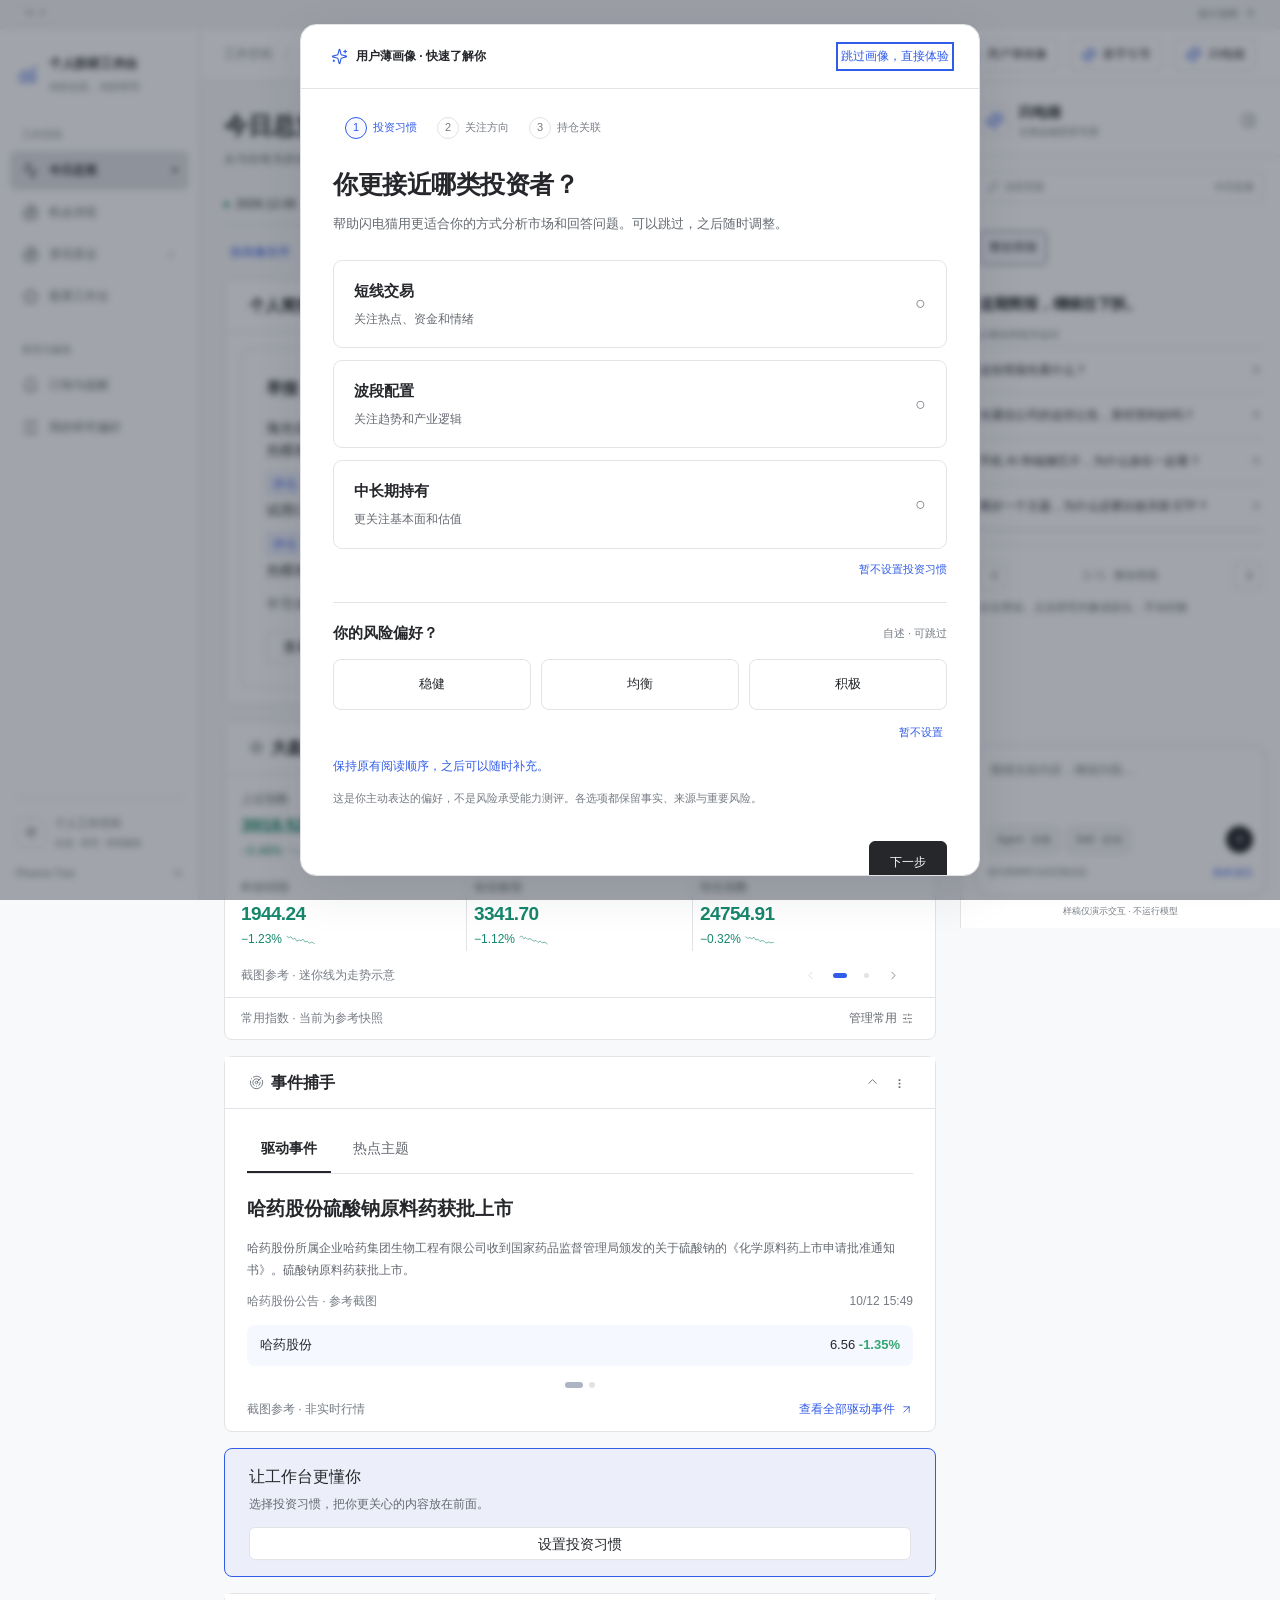
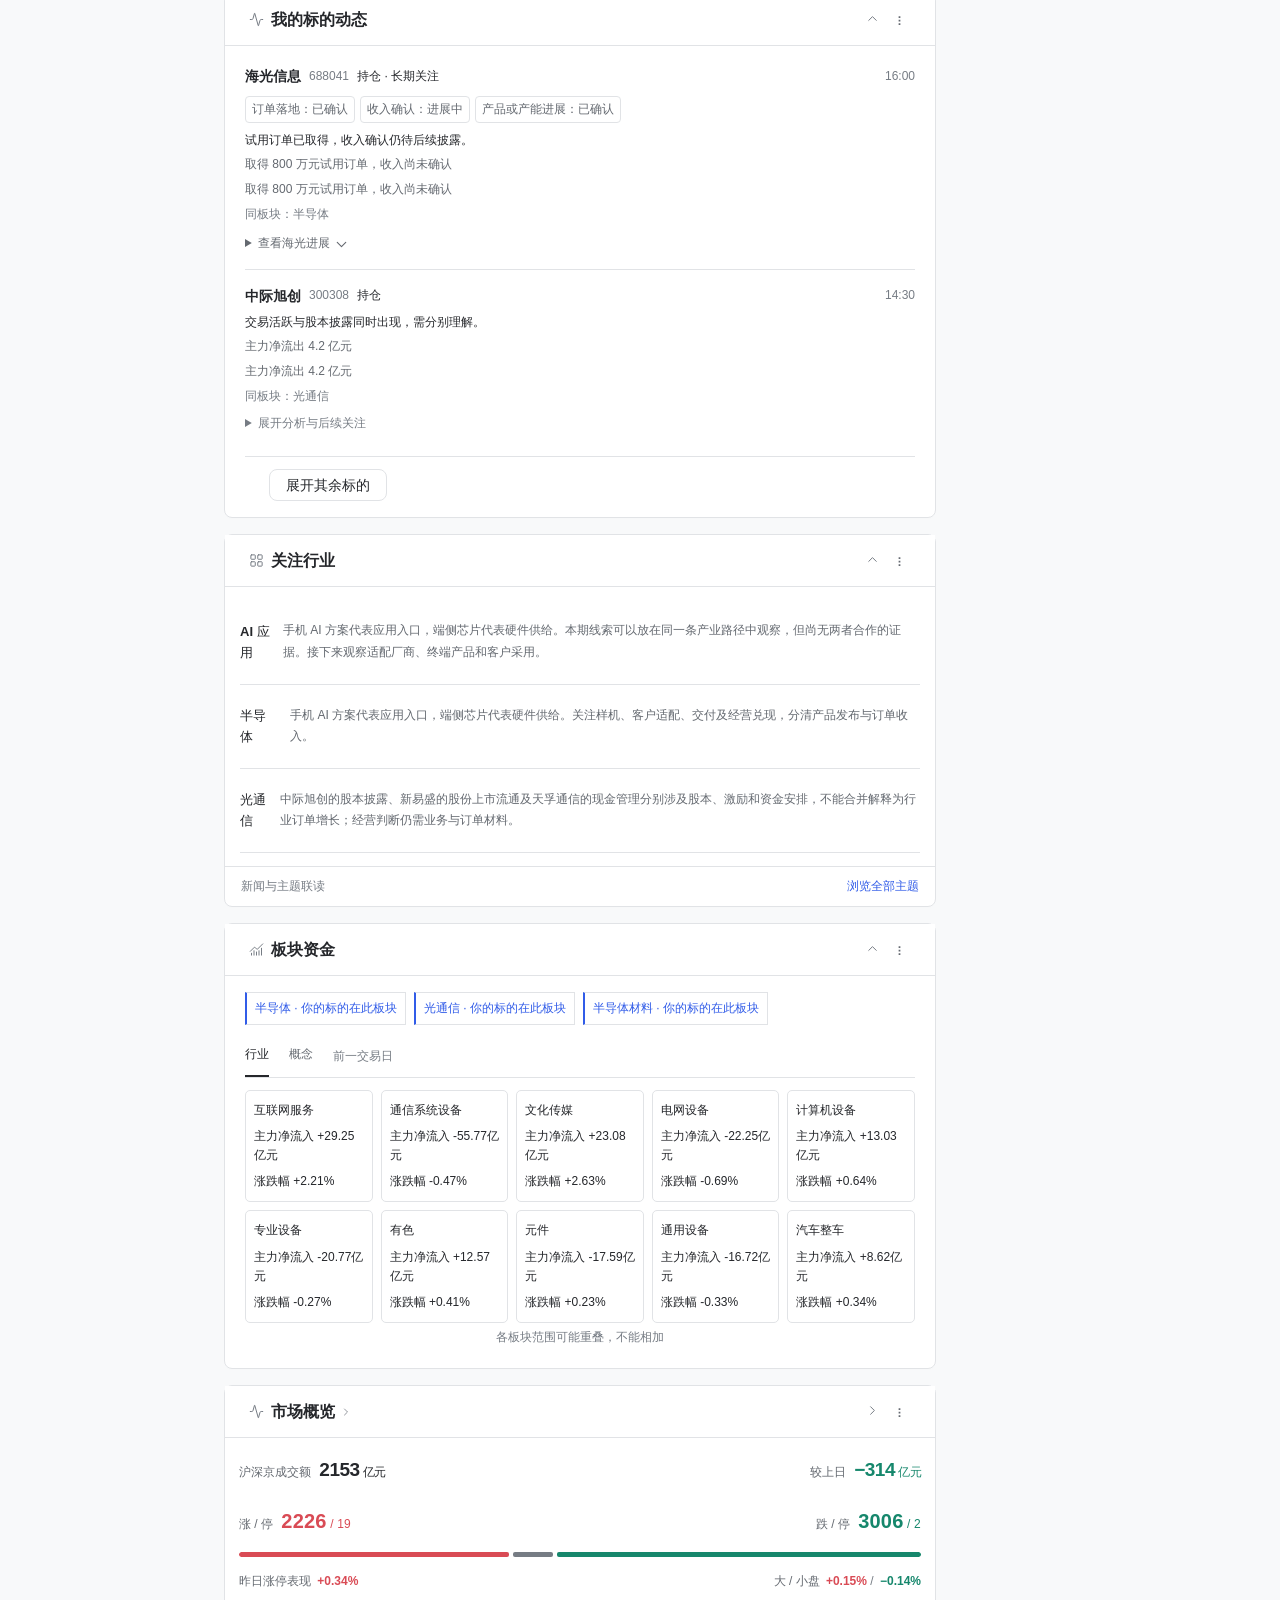
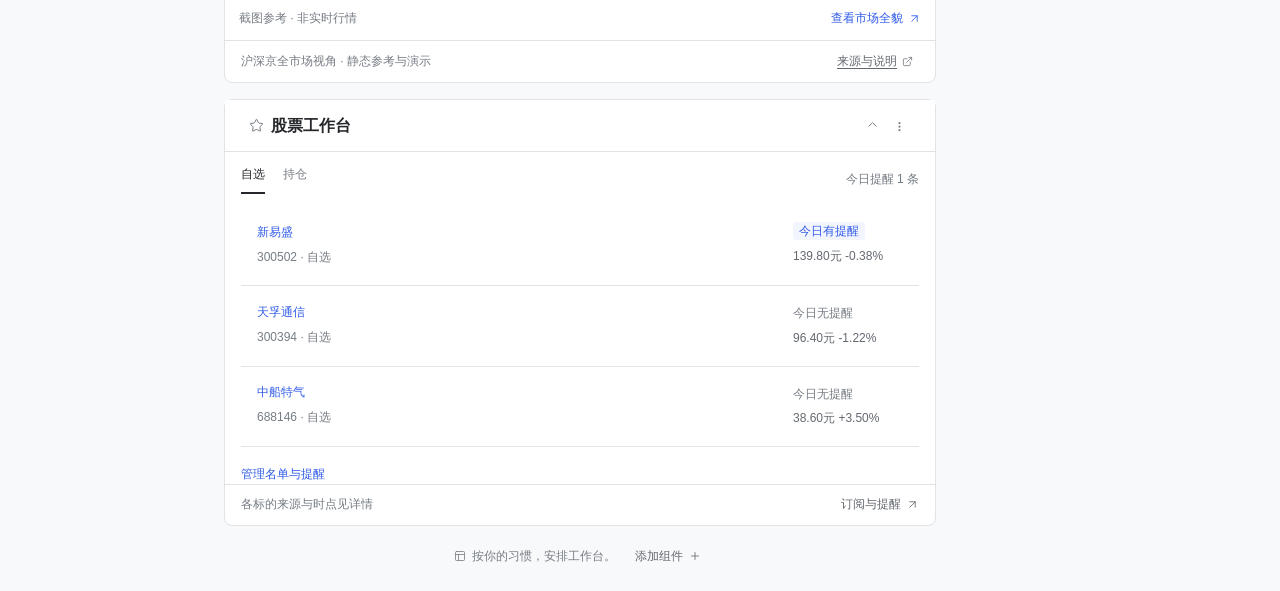
==== commit 0308b5f7: "Remove redundant themes and ETF dashboard widget" ====
--- a/index.html
+++ b/index.html
@@ -38,8 +38,8 @@
   <title>今日总览 · 个人投研工作台 · 设计样稿</title>
   <link rel="stylesheet" href="styles.css?v=643b3769d6d4"><link rel="stylesheet" href="flow.css?v=d1a3321c30c8"><link rel="stylesheet" href="brief.css?v=40ac1f7ca244">
   <script src="icons.js?v=a04730b10589" defer></script><script src="app.js?v=fa5fd08bbf20" defer></script><script src="flow.js?v=293d128ccbe4" defer></script><script src="brief-snapshot.js?v=b7d8f7711bc7" defer></script><script src="brief-content.js?v=13bb521dd08d" defer></script><script src="research-demo.js?v=860bb6deb086" defer></script><script src="research-tracking.js?v=39a69cebc870" defer></script><script src="research-tracking-ui.js?v=6723fa62db1a" defer></script><script src="brief.js?v=88a737f88df1" defer></script>
-  <link rel="stylesheet" href="opportunities.css?v=31d3b4b1a304"><script src="opportunity-data.js?v=818127947739" defer></script><script src="hotspot-data.js?v=ae4499a56a41" defer></script><script src="opportunities.js?v=5c2e5494e41b" defer></script>
-  <link rel="stylesheet" href="overview-content.css?v=1f14ef0ed116"><script src="overview-content.js?v=6d0d227e4c44" defer></script><link rel="stylesheet" href="theme-list.css?v=6bb61a82af1d"><link rel="stylesheet" href="evening.css?v=ca396aff8dbb"><script src="evening.js?v=234dd2dd5866" defer></script><link rel="stylesheet" href="brief-actions.css?v=7ca306e4b070"><script src="risk-preference.js?v=645c9f6556da" defer></script><link rel="stylesheet" href="research-methods.css?v=2e7eeda86290"><script src="research-methods.js?v=288b38f0348a" defer></script><script src="brief-actions.js?v=05b30744ba7c" defer></script><link rel="stylesheet" href="event-tracking.css?v=1c35e9b1ab8c"><script src="event-tracking.js?v=a963da960be9" defer></script><link rel="stylesheet" href="security-tracking.css?v=9427d86f605b"><script src="security-tracking.js?v=710283c6d6c0" defer></script><script src="vendor/xlsx-0.20.3.min.js?v=cc015130aa85" defer></script><link rel="stylesheet" href="holdings.css?v=4aae6f996f1c"><script src="holdings.js?v=a0c23dda6515" defer></script><link rel="stylesheet" href="review-ready.css?v=10a96ade561e"><script src="review-ready.js?v=e3a6215dfe9d" defer></script><link rel="stylesheet" href="tracking-picker.css?v=75d88b8aae98"><script src="tracking-picker.js?v=df40058fe8dd" defer></script><link rel="stylesheet" href="market-overview.css?v=2f27bf618baa"><script src="market-overview-data.js?v=cb031fccbe5f" defer></script><script src="market-overview.js?v=1585e43ed303" defer></script><link rel="stylesheet" href="index-overview.css?v=13f11266ce8b"><script src="index-overview-data.js?v=bafde719c5aa" defer></script><script src="index-overview.js?v=27bfbac619cf" defer></script><link rel="stylesheet" href="etf-insights.css?v=a2f81013700b"><script src="etf-insights.js?v=28da16001b83" defer></script><link rel="stylesheet" href="hotspot-opportunities.css?v=1dec7b01add7"><script src="hotspot-opportunities.js?v=424c95e2896d" defer></script><link rel="stylesheet" href="tracking-center.css?v=d9df2e98d3bd"><script src="tracking-center.js?v=555b869f0402" defer></script><script src="demo-market-chart.js?v=7696635f54b4" defer></script><link rel="stylesheet" href="navigation.css?v=8be2272d2ecc"><script src="brief-related-themes.js?v=78ca0cc5ac33" defer></script><script src="event-driver-data.js?v=077056a8ad5e" defer></script><script src="event-driver.js?v=cadcaafa4bfb" defer></script><script src="navigation.js?v=0133cff0c68c" defer></script>
+  <link rel="stylesheet" href="opportunities.css?v=31d3b4b1a304"><script src="opportunity-data.js?v=818127947739" defer></script><script src="hotspot-data.js?v=ae4499a56a41" defer></script><script src="opportunities.js?v=66982acb0f13" defer></script>
+  <link rel="stylesheet" href="overview-content.css?v=1f14ef0ed116"><script src="overview-content.js?v=6d0d227e4c44" defer></script><link rel="stylesheet" href="theme-list.css?v=6bb61a82af1d"><link rel="stylesheet" href="evening.css?v=ca396aff8dbb"><script src="evening.js?v=234dd2dd5866" defer></script><link rel="stylesheet" href="brief-actions.css?v=7ca306e4b070"><script src="risk-preference.js?v=645c9f6556da" defer></script><link rel="stylesheet" href="research-methods.css?v=2e7eeda86290"><script src="research-methods.js?v=288b38f0348a" defer></script><script src="brief-actions.js?v=05b30744ba7c" defer></script><link rel="stylesheet" href="event-tracking.css?v=1c35e9b1ab8c"><script src="event-tracking.js?v=a963da960be9" defer></script><link rel="stylesheet" href="security-tracking.css?v=9427d86f605b"><script src="security-tracking.js?v=710283c6d6c0" defer></script><script src="vendor/xlsx-0.20.3.min.js?v=cc015130aa85" defer></script><link rel="stylesheet" href="holdings.css?v=4aae6f996f1c"><script src="holdings.js?v=a0c23dda6515" defer></script><link rel="stylesheet" href="review-ready.css?v=10a96ade561e"><script src="review-ready.js?v=e3a6215dfe9d" defer></script><link rel="stylesheet" href="tracking-picker.css?v=75d88b8aae98"><script src="tracking-picker.js?v=df40058fe8dd" defer></script><link rel="stylesheet" href="market-overview.css?v=2f27bf618baa"><script src="market-overview-data.js?v=cb031fccbe5f" defer></script><script src="market-overview.js?v=1585e43ed303" defer></script><link rel="stylesheet" href="index-overview.css?v=13f11266ce8b"><script src="index-overview-data.js?v=bafde719c5aa" defer></script><script src="index-overview.js?v=27bfbac619cf" defer></script><link rel="stylesheet" href="etf-insights.css?v=a2f81013700b"><script src="etf-insights.js?v=28da16001b83" defer></script><link rel="stylesheet" href="hotspot-opportunities.css?v=1dec7b01add7"><script src="hotspot-opportunities.js?v=66982acb0f13" defer></script><link rel="stylesheet" href="tracking-center.css?v=d9df2e98d3bd"><script src="tracking-center.js?v=daf6f40f65c6" defer></script><script src="demo-market-chart.js?v=7696635f54b4" defer></script><link rel="stylesheet" href="navigation.css?v=8be2272d2ecc"><script src="brief-related-themes.js?v=78ca0cc5ac33" defer></script><script src="event-driver-data.js?v=077056a8ad5e" defer></script><script src="event-driver.js?v=38b4ae1a0ebe" defer></script><link rel="stylesheet" href="theme-explorer.css?v=11768ea14869"><script src="theme-explorer-data.js?v=12e81181fd78" defer></script><script src="theme-explorer.js?v=123cc1f91c80" defer></script><script src="navigation.js?v=0133cff0c68c" defer></script>
   <link rel="stylesheet" href="presentation-annotations.css?v=d61c194af729"><script src="presentation-annotations.js?v=923a9dfc41a3" defer></script>
   <link rel="stylesheet" href="workbench-style.css?v=4ed44b899989">
   <link rel="stylesheet" href="profile-memory.css?v=1c0870a050a0"><script src="profile-memory.js?v=a68fe393a220" defer></script>
@@ -54,8 +54,8 @@
   <link rel="stylesheet" href="brief-alerts.css?v=46b5fd351171"><link rel="stylesheet" href="research-demo.css?v=c9826e5405ca"><script src="brief-alerts.js?v=7e429c3a51d9" defer></script>
   <link rel="stylesheet" href="profile-delivery.css?v=b7811cfb828b"><script src="profile-delivery.js?v=e061d368d37a" defer></script>
   <link rel="stylesheet" href="evening-overseas.css?v=3bab99d18f6b"><script src="evening-overseas.js?v=f3bdff76e1b2" defer></script>
-  <script src="overview-v3-data.js?v=956bd29be9a2" defer></script>
-  <script src="overview-v3.js?v=124a82ecbd08" defer></script>
+  <script src="overview-v3-data.js?v=4c8fbd90d76e" defer></script>
+  <script src="overview-v3.js?v=ad089ad02f7e" defer></script>
   <script src="overview-v11-data.js?v=d78d7a52e41a" defer></script>
   <script src="overview-v11.js?v=a07bea253e99" defer></script>
   <script src="profile-brief-questions.js?v=040236ae30ce" defer></script>
--- a/theme-explorer.css
+++ b/theme-explorer.css
@@ -0,0 +1,6 @@
+/* Theme browser inherits the workbench palette and typography. */
+.te-browser,.te-detail,.te-history,.te-related{max-width:1200px;margin:auto}.te-origin,.te-caption{font-size:12px;line-height:1.7;color:var(--muted)}.te-origin{display:block;margin:10px 0 18px}.te-change{white-space:nowrap;font-variant-numeric:tabular-nums}.te-up{color:#e45262}.te-down{color:#329276}.te-topic-filters{display:flex;gap:8px;flex-wrap:wrap;margin:22px 0 12px}.te-topic-filters button{padding:8px 13px;border:1px solid var(--line);border-radius:20px;font-size:13px;color:var(--muted)}.te-topic-filters button[aria-pressed=true]{color:var(--orange);border-color:var(--orange);background:var(--orange-soft)}#teSearch{display:flex;border:1px solid var(--line);border-radius:8px;overflow:hidden}#teSearch input{min-width:120px;width:210px;background:var(--card);border:0;padding:10px 12px;color:var(--text);font:inherit;font-size:13px}#teSearch button{padding:8px 12px}.te-topic-list{display:grid;gap:20px;margin-top:18px}.te-topic-card{border:1px solid var(--line);border-radius:12px;background:var(--card);padding:24px}.te-topic-card>header{display:flex;align-items:center;justify-content:space-between;gap:12px}.te-topic-card h2,.te-topic-card h3{margin:0;font-size:21px;display:flex;align-items:center;gap:14px}.te-topic-name,.te-security-name{color:var(--text);text-decoration:none}.te-topic-name:hover,.te-security-name:hover{color:var(--orange)}.te-streak{font-size:11px;padding:5px 9px;color:var(--muted);background:var(--card-raised);border-radius:5px;white-space:nowrap}.te-topic-title{display:flex;align-items:baseline;justify-content:space-between;gap:16px;color:var(--text);text-decoration:none;font-size:17px;line-height:1.6;font-weight:600;margin-top:18px}.te-topic-title:hover{color:var(--orange)}.te-topic-title time{font-size:12px;font-weight:400;color:var(--muted);white-space:nowrap}.te-card-reading{font-size:13px;line-height:1.8;color:var(--muted);display:-webkit-box;-webkit-line-clamp:2;-webkit-box-orient:vertical;overflow:hidden;margin:8px 0 16px}.te-stats{display:grid;grid-template-columns:repeat(3,minmax(0,1fr));gap:12px;padding:18px 0;border-top:1px solid var(--line);border-bottom:1px solid var(--line);margin:20px 0}.te-stats>div{display:flex;flex-direction:column;gap:6px}.te-stats span,.te-stats small{font-size:12px;color:var(--muted)}.te-stats strong{font-size:23px;font-weight:600;color:var(--text)}.te-stats strong .te-change{font-size:23px}.te-stats strong small{margin-left:5px}.te-stats .te-up{color:#e45262}.te-stats .te-down{color:#329276}.te-stats-link{text-decoration:none;display:block}.te-stats-link:hover{background:var(--card-raised)}.te-card-securities{display:grid;grid-template-columns:repeat(3,minmax(0,1fr));gap:16px;margin-top:18px}.te-card-securities>div{display:flex;flex-direction:column;gap:8px;font-size:14px}.te-card-securities small{font-size:12px;color:var(--muted);margin-left:10px}.te-topic-card footer{display:flex;justify-content:flex-end;margin-top:18px}.te-compact{padding:16px 0;border:0;border-radius:0;border-bottom:1px solid var(--line);background:transparent}.te-compact h3{font-size:17px}.te-compact .te-topic-title{font-size:14px;margin-top:10px}.te-compact .te-card-securities{gap:8px;margin-top:12px}.te-compact .te-card-securities>div{font-size:12px}.te-compact .te-card-securities small{display:none}.te-compact .te-streak{display:none}.te-detail-head{display:flex;justify-content:space-between;align-items:flex-start;gap:16px;margin:24px 0 12px}.te-detail-head h1{font-size:28px;margin:8px 0 12px}.te-detail-head h1 .te-change{font-size:20px;margin-left:12px}.te-detail-head p{font-size:14px;line-height:1.7;color:var(--muted);margin:0}.te-section-tabs{display:flex;gap:24px;border-bottom:1px solid var(--line);margin:22px 0}.te-section-tabs a{padding:12px 0;text-decoration:none;color:var(--muted);font-size:14px}.te-section-tabs a.selected{border-bottom:2px solid var(--orange);color:var(--orange);font-weight:600}.te-section{margin-top:22px;background:var(--card);border:1px solid var(--line);border-radius:12px;padding:24px}.te-section>header{display:flex;align-items:center;justify-content:space-between;gap:16px;flex-wrap:wrap;margin-bottom:18px}.te-section h2{font-size:19px;margin:0}.te-section h2 small{font-size:12px;color:var(--muted);font-weight:400;margin-left:6px}.te-section h2 svg{width:18px;height:18px;vertical-align:middle;color:var(--orange)}.te-section .text-action{font-size:12px}.te-event{display:grid;grid-template-columns:64px minmax(0,1fr);gap:16px;padding:20px 0;border-bottom:1px solid var(--line);scroll-margin-top:100px}.te-event:last-child{border:0;padding-bottom:0}.te-event>time{color:var(--muted);font-size:12px;line-height:1.8}.te-event h3{font-size:15px;line-height:1.7;margin:0 0 10px}.te-event h3 a{color:var(--text);text-decoration:none}.te-event h3 a:hover{color:var(--orange)}.te-event details{font-size:13px;color:var(--muted);line-height:1.8}.te-event summary{cursor:pointer}.te-event p{font-size:14px;line-height:1.9;color:var(--text);margin:8px 0 12px}.te-source-button{margin-top:12px}.te-event-selected{background:var(--orange-soft);border-radius:6px;padding:16px}.te-analysis-part{display:grid;grid-template-columns:76px minmax(0,1fr);gap:18px;margin-top:20px}.te-analysis-part h3{font-size:13px;font-weight:500;color:var(--orange);margin:4px 0}.te-analysis-part p{font-size:14px;line-height:1.9;margin:0}.te-stock{padding:20px 0;border-bottom:1px solid var(--line)}.te-stock:last-child{border:0;padding-bottom:0}.te-stock-line{display:grid;grid-template-columns:minmax(100px,1fr) 82px 100px 85px 104px;gap:12px;align-items:center;font-size:13px}.te-stock-line small{display:block;color:var(--muted);font-size:11px;margin-top:7px}.te-security-name{font-weight:600;font-size:15px}.te-stock-actions{display:flex;align-items:center;justify-content:flex-end;gap:6px}.te-stock-actions .op-watch{padding:6px;font-size:11px}.te-stock-actions .icon-button{width:30px;height:30px}.te-stock-analysis{margin-top:16px;font-size:12px;line-height:1.8;color:var(--orange)}.te-stock-analysis summary{cursor:pointer}.te-stock-analysis summary span{display:inline-block;max-width:75%;vertical-align:bottom;overflow:hidden;text-overflow:ellipsis;white-space:nowrap;color:var(--muted);margin-left:10px}.te-stock-analysis[open] summary span{display:none}.te-stock-analysis p{font-size:13px;color:var(--text);line-height:1.9}.te-stock-tags{display:flex;gap:6px;margin-top:12px}.te-stock-tags span{font-size:11px;padding:3px 7px;border-radius:4px;background:var(--card-raised);color:var(--muted)}.te-breadth{font-size:12px;color:var(--muted)}.te-breadth b:first-child{margin-left:10px}.te-etf{display:grid;grid-template-columns:minmax(120px,1fr) 70px 80px 70px;gap:16px;align-items:center;padding:20px 0;border-bottom:1px solid var(--line);font-size:14px}.te-etf:last-child{border:0}.te-etf small{display:block;font-size:11px;color:var(--muted);margin-top:8px;line-height:1.6}.te-etf .op-watch{font-size:11px;padding:7px}.te-etf-stats{display:flex;gap:32px;margin:26px 0;font-size:12px;color:var(--muted)}.te-etf-stats strong{display:block;font-size:23px;color:var(--text);margin-bottom:8px}.te-sort{font-size:12px;color:var(--muted)}.te-sort select{padding:7px;border:1px solid var(--line);border-radius:5px;background:var(--card);color:var(--text)}.te-empty{padding:24px 0;color:var(--muted);font-size:14px;line-height:1.8}.te-empty button{margin-left:12px}@media(max-width:800px){.te-stock-line{grid-template-columns:minmax(100px,1fr) 80px 98px}.te-stock-flow,.te-stock-since{display:none}.te-topic-card,.te-section{padding:18px}.te-stats{grid-template-columns:repeat(2,minmax(0,1fr))}.te-etf{grid-template-columns:minmax(100px,1fr) 60px 68px;gap:10px}.te-etf .op-watch{grid-column:1/-1;justify-self:start}.te-analysis-part{grid-template-columns:1fr;gap:4px}.te-event{grid-template-columns:48px minmax(0,1fr);gap:10px}.te-detail-head{flex-wrap:wrap}.te-stock-analysis summary span{max-width:60%}.te-card-securities{gap:8px}.te-card-securities small{display:block;margin:4px 0}.te-etf-stats{gap:16px}.te-compact{padding:14px 0}}
+
+.te-column-head{display:grid;align-items:center;gap:12px;border-bottom:1px solid var(--line);padding:12px 0;color:var(--muted);font-size:12px}.te-stock-head{grid-template-columns:minmax(100px,1fr) 68px 68px 100px 85px 82px}.te-etf-head{grid-template-columns:minmax(120px,1fr) 70px 80px 70px;gap:16px}.te-column-head button{font:inherit;color:inherit;padding:6px 0;text-align:left;white-space:nowrap;cursor:pointer}.te-column-head [aria-sort]:not([aria-sort="none"]) button{color:var(--orange);font-weight:600}.te-column-head button:hover{color:var(--orange)}.te-column-head button:focus-visible{outline:2px solid var(--orange);outline-offset:3px}.te-sort-status{font-size:11px;color:var(--muted);margin:10px 0 0}.te-sort-reset{font-size:11px!important} .te-stock-head,.te-stock-line{grid-template-columns:minmax(100px,1fr) 82px 82px 110px 104px;gap:12px}.te-stock-head>.te-sort-reset{text-align:right}@media(max-width:800px){.te-stock-head{display:flex;flex-wrap:wrap;gap:8px 14px}.te-etf-head{grid-template-columns:minmax(100px,1fr) 60px 68px}.te-etf-head>.te-sort-reset{grid-column:1/-1}}
+
+@media(max-width:800px){.te-stock-head,.te-stock-line{display:grid;grid-template-columns:minmax(90px,1fr) 60px 60px 88px 90px;gap:8px;min-width:440px}.te-stock-flow{display:block}.te-sortable{overflow-x:auto}.te-stock-price{font-variant-numeric:tabular-nums}}
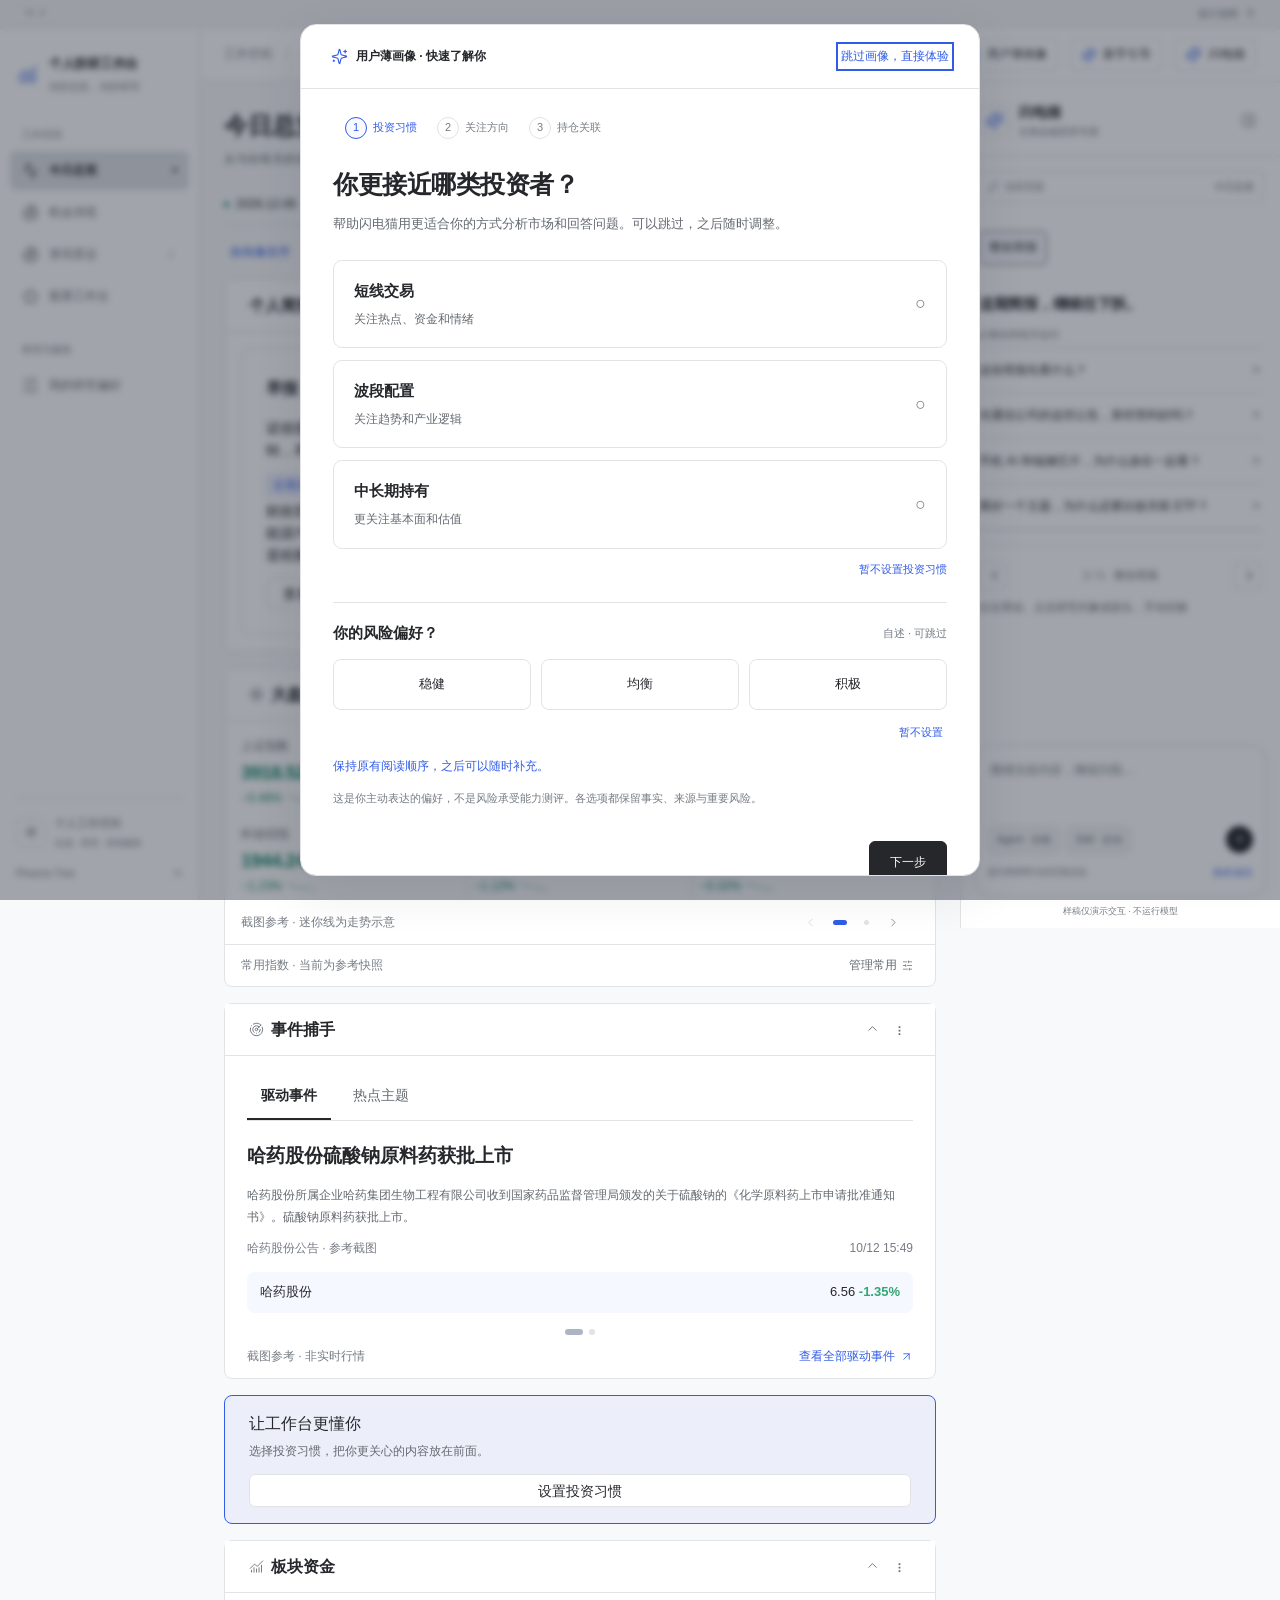
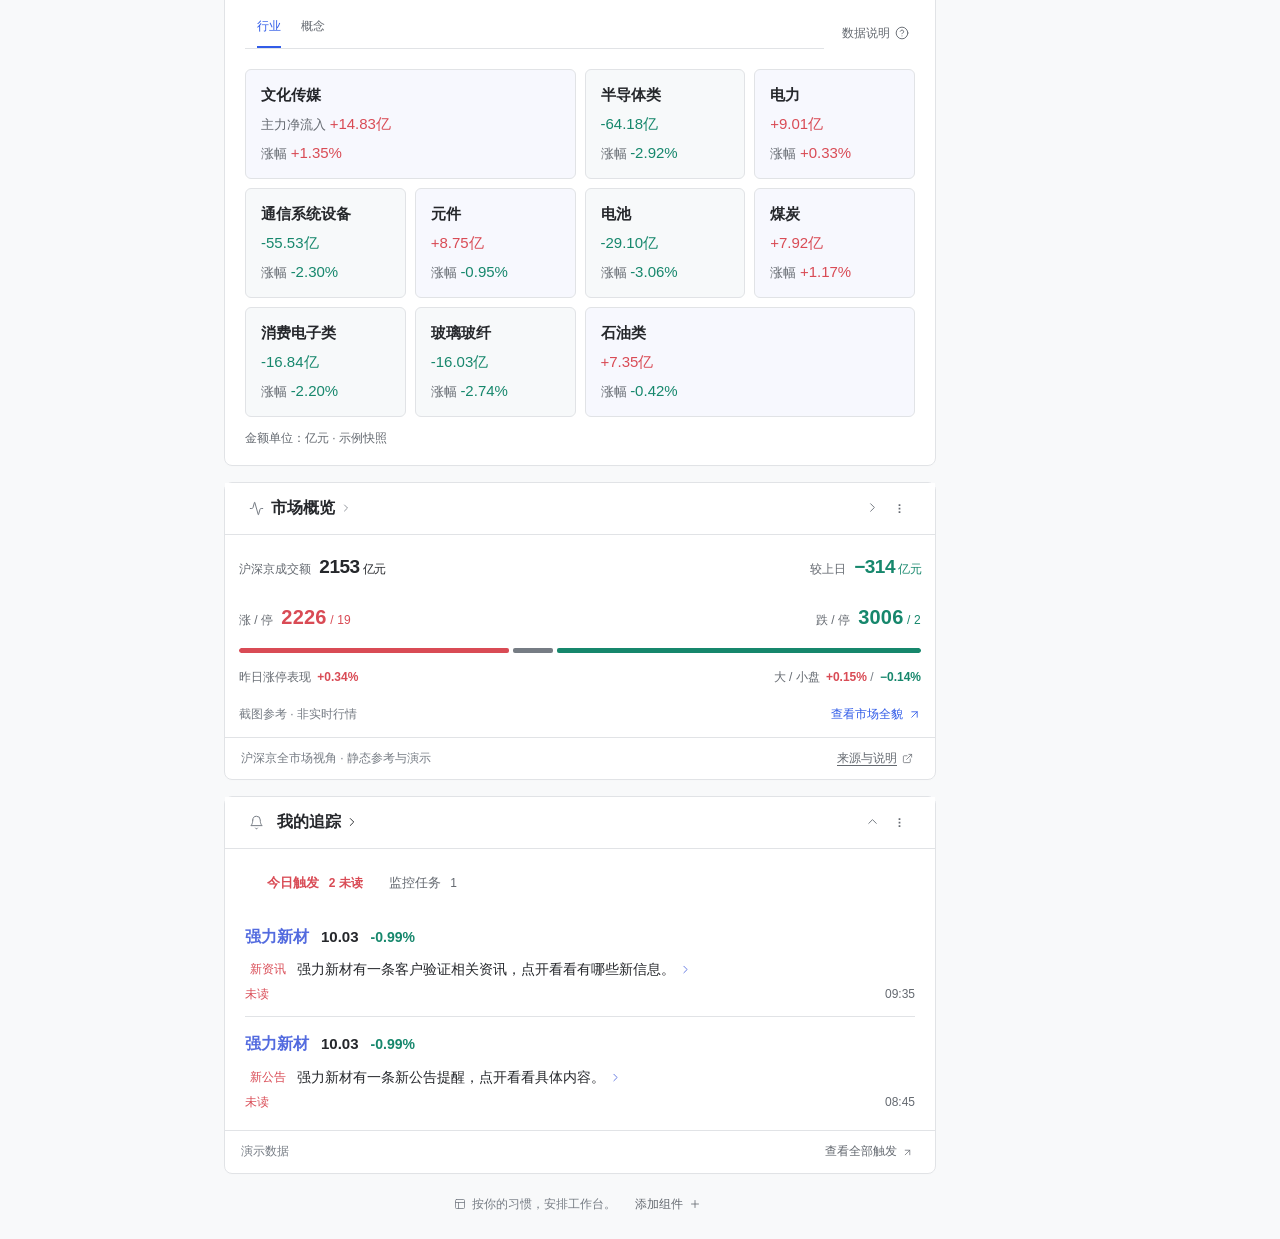
==== commit ba002817: "Complete ETF, board research and tracking prototype interactions" ====
--- a/index.html
+++ b/index.html
@@ -37,9 +37,9 @@
   </script>
   <title>今日总览 · 个人投研工作台 · 设计样稿</title>
   <link rel="stylesheet" href="styles.css?v=643b3769d6d4"><link rel="stylesheet" href="flow.css?v=d1a3321c30c8"><link rel="stylesheet" href="brief.css?v=40ac1f7ca244">
-  <script src="icons.js?v=a04730b10589" defer></script><script src="app.js?v=fa5fd08bbf20" defer></script><script src="flow.js?v=293d128ccbe4" defer></script><script src="brief-snapshot.js?v=b7d8f7711bc7" defer></script><script src="brief-content.js?v=13bb521dd08d" defer></script><script src="research-demo.js?v=860bb6deb086" defer></script><script src="research-tracking.js?v=39a69cebc870" defer></script><script src="research-tracking-ui.js?v=6723fa62db1a" defer></script><script src="brief.js?v=88a737f88df1" defer></script>
-  <link rel="stylesheet" href="opportunities.css?v=31d3b4b1a304"><script src="opportunity-data.js?v=818127947739" defer></script><script src="hotspot-data.js?v=ae4499a56a41" defer></script><script src="opportunities.js?v=66982acb0f13" defer></script>
-  <link rel="stylesheet" href="overview-content.css?v=1f14ef0ed116"><script src="overview-content.js?v=6d0d227e4c44" defer></script><link rel="stylesheet" href="theme-list.css?v=6bb61a82af1d"><link rel="stylesheet" href="evening.css?v=ca396aff8dbb"><script src="evening.js?v=234dd2dd5866" defer></script><link rel="stylesheet" href="brief-actions.css?v=7ca306e4b070"><script src="risk-preference.js?v=645c9f6556da" defer></script><link rel="stylesheet" href="research-methods.css?v=2e7eeda86290"><script src="research-methods.js?v=288b38f0348a" defer></script><script src="brief-actions.js?v=05b30744ba7c" defer></script><link rel="stylesheet" href="event-tracking.css?v=1c35e9b1ab8c"><script src="event-tracking.js?v=a963da960be9" defer></script><link rel="stylesheet" href="security-tracking.css?v=9427d86f605b"><script src="security-tracking.js?v=710283c6d6c0" defer></script><script src="vendor/xlsx-0.20.3.min.js?v=cc015130aa85" defer></script><link rel="stylesheet" href="holdings.css?v=4aae6f996f1c"><script src="holdings.js?v=a0c23dda6515" defer></script><link rel="stylesheet" href="review-ready.css?v=10a96ade561e"><script src="review-ready.js?v=e3a6215dfe9d" defer></script><link rel="stylesheet" href="tracking-picker.css?v=75d88b8aae98"><script src="tracking-picker.js?v=df40058fe8dd" defer></script><link rel="stylesheet" href="market-overview.css?v=2f27bf618baa"><script src="market-overview-data.js?v=cb031fccbe5f" defer></script><script src="market-overview.js?v=1585e43ed303" defer></script><link rel="stylesheet" href="index-overview.css?v=13f11266ce8b"><script src="index-overview-data.js?v=bafde719c5aa" defer></script><script src="index-overview.js?v=27bfbac619cf" defer></script><link rel="stylesheet" href="etf-insights.css?v=a2f81013700b"><script src="etf-insights.js?v=28da16001b83" defer></script><link rel="stylesheet" href="hotspot-opportunities.css?v=1dec7b01add7"><script src="hotspot-opportunities.js?v=66982acb0f13" defer></script><link rel="stylesheet" href="tracking-center.css?v=d9df2e98d3bd"><script src="tracking-center.js?v=daf6f40f65c6" defer></script><script src="demo-market-chart.js?v=7696635f54b4" defer></script><link rel="stylesheet" href="navigation.css?v=8be2272d2ecc"><script src="brief-related-themes.js?v=78ca0cc5ac33" defer></script><script src="event-driver-data.js?v=077056a8ad5e" defer></script><script src="event-driver.js?v=38b4ae1a0ebe" defer></script><link rel="stylesheet" href="theme-explorer.css?v=11768ea14869"><script src="theme-explorer-data.js?v=12e81181fd78" defer></script><script src="theme-explorer.js?v=123cc1f91c80" defer></script><script src="navigation.js?v=0133cff0c68c" defer></script>
+  <script src="icons.js?v=a04730b10589" defer></script><script src="app.js?v=c99025618db7" defer></script><script src="flow.js?v=293d128ccbe4" defer></script><script src="brief-snapshot.js?v=b7d8f7711bc7" defer></script><script src="brief-content.js?v=13bb521dd08d" defer></script><script src="research-demo.js?v=860bb6deb086" defer></script><script src="research-tracking.js?v=39a69cebc870" defer></script><script src="research-tracking-ui.js?v=6723fa62db1a" defer></script><script src="brief.js?v=88a737f88df1" defer></script>
+  <link rel="stylesheet" href="opportunities.css?v=31d3b4b1a304"><script src="opportunity-data.js?v=818127947739" defer></script><script src="hotspot-data.js?v=ae4499a56a41" defer></script><script src="opportunities.js?v=b14c677ede07" defer></script>
+  <link rel="stylesheet" href="overview-content.css?v=1f14ef0ed116"><script src="overview-content.js?v=ba7a81cf09d2" defer></script><link rel="stylesheet" href="theme-list.css?v=6bb61a82af1d"><link rel="stylesheet" href="evening.css?v=ca396aff8dbb"><script src="evening.js?v=234dd2dd5866" defer></script><link rel="stylesheet" href="brief-actions.css?v=7ca306e4b070"><script src="risk-preference.js?v=645c9f6556da" defer></script><link rel="stylesheet" href="research-methods.css?v=2e7eeda86290"><script src="research-methods.js?v=288b38f0348a" defer></script><script src="brief-actions.js?v=05b30744ba7c" defer></script><link rel="stylesheet" href="event-tracking.css?v=1c35e9b1ab8c"><script src="event-tracking.js?v=a963da960be9" defer></script><link rel="stylesheet" href="security-tracking.css?v=9427d86f605b"><script src="security-tracking.js?v=710283c6d6c0" defer></script><script src="vendor/xlsx-0.20.3.min.js?v=cc015130aa85" defer></script><link rel="stylesheet" href="holdings.css?v=4aae6f996f1c"><script src="holdings.js?v=a0c23dda6515" defer></script><link rel="stylesheet" href="review-ready.css?v=10a96ade561e"><script src="review-ready.js?v=3966cc92a3ed" defer></script><link rel="stylesheet" href="tracking-picker.css?v=75d88b8aae98"><script src="tracking-picker.js?v=df40058fe8dd" defer></script><link rel="stylesheet" href="market-overview.css?v=2f27bf618baa"><script src="market-overview-data.js?v=cb031fccbe5f" defer></script><script src="market-overview.js?v=1585e43ed303" defer></script><link rel="stylesheet" href="index-overview.css?v=13f11266ce8b"><script src="index-overview-data.js?v=bafde719c5aa" defer></script><script src="index-overview.js?v=27bfbac619cf" defer></script><link rel="stylesheet" href="etf-insights.css?v=d1794d164174"><script src="etf-insights.js?v=24d1b7da473e" defer></script><link rel="stylesheet" href="hotspot-opportunities.css?v=1dec7b01add7"><script src="hotspot-opportunities.js?v=424c95e2896d" defer></script><link rel="stylesheet" href="tracking-center.css?v=fa6893f9024e"><script src="tracking-center.js?v=58a2a22009e9" defer></script><script src="demo-market-chart.js?v=7696635f54b4" defer></script><link rel="stylesheet" href="navigation.css?v=8be2272d2ecc"><script src="brief-related-themes.js?v=78ca0cc5ac33" defer></script><script src="event-driver-data.js?v=f14bebb54b52" defer></script><script src="event-driver.js?v=21789e250db6" defer></script><link rel="stylesheet" href="theme-explorer.css?v=291b6cea0f67"><script src="theme-explorer-data.js?v=12e81181fd78" defer></script><script src="theme-explorer.js?v=522ec8219db3" defer></script><link rel="stylesheet" href="opportunity-hub.css?v=9c28c41b4f3b"><script src="opportunity-hub.js?v=3c78e4ee2392" defer></script><link rel="stylesheet" href="board-market.css?v=972eaba95861"><script src="board-market-data.js?v=82548fcf32d9" defer></script><script src="board-market.js?v=401a1d459fa1" defer></script><script src="navigation.js?v=bb60272da69d" defer></script>
   <link rel="stylesheet" href="presentation-annotations.css?v=d61c194af729"><script src="presentation-annotations.js?v=923a9dfc41a3" defer></script>
   <link rel="stylesheet" href="workbench-style.css?v=4ed44b899989">
   <link rel="stylesheet" href="profile-memory.css?v=1c0870a050a0"><script src="profile-memory.js?v=a68fe393a220" defer></script>
@@ -54,14 +54,18 @@
   <link rel="stylesheet" href="brief-alerts.css?v=46b5fd351171"><link rel="stylesheet" href="research-demo.css?v=c9826e5405ca"><script src="brief-alerts.js?v=7e429c3a51d9" defer></script>
   <link rel="stylesheet" href="profile-delivery.css?v=b7811cfb828b"><script src="profile-delivery.js?v=e061d368d37a" defer></script>
   <link rel="stylesheet" href="evening-overseas.css?v=3bab99d18f6b"><script src="evening-overseas.js?v=f3bdff76e1b2" defer></script>
-  <script src="overview-v3-data.js?v=4c8fbd90d76e" defer></script>
-  <script src="overview-v3.js?v=ad089ad02f7e" defer></script>
+  <script src="overview-v3-data.js?v=0ebbea4efec7" defer></script>
+  <script src="overview-v3.js?v=84b26b28071e" defer></script>
   <script src="overview-v11-data.js?v=d78d7a52e41a" defer></script>
-  <script src="overview-v11.js?v=a07bea253e99" defer></script>
+  <script src="overview-v11.js?v=2a69df2703ef" defer></script>
   <script src="profile-brief-questions.js?v=040236ae30ce" defer></script>
-  <script src="brief-personal-related.js?v=b62e2c139afa" defer></script>
+  <script src="brief-personal-related.js?v=2e86683aef00" defer></script>
+  <link rel="stylesheet" href="morning-alerts.css?v=3f2a81dfff9f"><script src="morning-alerts.js?v=b85bf41ce629" defer></script>
+  <link rel="stylesheet" href="personal-early.css?v=38a3b2d3130b"><script src="personal-early.js?v=40e7408c1c55" defer></script>
+  <link rel="stylesheet" href="market-pulse.css?v=c6d192d31e39"><script src="market-pulse.js?v=60ed8a944996" defer></script>
+  <link rel="stylesheet" href="morning-theme.css?v=6696cc05968f"><script src="morning-theme.js?v=a49ebe93263b" defer></script>
   <script src="evening-reference-data.js?v=1175f1f44655" defer></script><link rel="stylesheet" href="evening-desktop.css?v=18be1ff4e30c"><script src="evening-desktop.js?v=077768d71e4c" defer></script>
-  <link rel="stylesheet" href="event-driver.css?v=404e4869d6ee"><script src="event-driver-init.js?v=e4368d276181" defer></script>
+  <link rel="stylesheet" href="event-driver.css?v=8b7fc8365b1d"><script src="event-driver-init.js?v=e4368d276181" defer></script>
 </head>
 <body>
 <div id="workbenchBootStatus" role="status" aria-live="polite">正在加载工作台…</div>
@@ -78,7 +82,6 @@
       <button class="nav-item" data-existing="股票工作台"><i data-icon="star"></i>股票工作台</button>
       <small class="nav-label second">研究与服务</small>
       <button class="nav-item" data-preview="research"><i data-icon="files"></i>我的研究</button>
-      <button class="nav-item" data-preview="subscriptions"><i data-icon="bell"></i>订阅与提醒</button>
     </nav>
     <div class="sidebar-bottom"><div class="workspace-id"><span class="workspace-avatar">研</span><div>个人工作空间<small>自选 · 研究 · 持续服务</small></div></div><a href="https://phoenixtree.ai/" target="_blank" rel="noopener">Phoenix Tree <i data-icon="arrow-up-right"></i></a></div>
   </aside>
--- a/etf-insights.css
+++ b/etf-insights.css
@@ -1,29 +1,36 @@
-/* Match the workbench's slate/orange system; violet identifies authored AI analysis. */
-.etf-opportunity-list{display:grid;gap:18px;margin-top:22px}
-.etf-list-caption{display:flex;justify-content:space-between;align-items:baseline;gap:10px;flex-wrap:wrap;color:var(--text)}
-.etf-list-caption span{font-size:12px;color:var(--muted)}
-.etf-opportunity-card{background:var(--card);border:1px solid var(--line);border-radius:12px;padding:22px;min-width:0}
-.etf-card-top{display:flex;justify-content:space-between;align-items:flex-start;gap:20px;margin-bottom:18px}
-.etf-card-name{min-width:0;flex:1}.etf-card-name h2{margin:0 0 9px;font-size:17px;line-height:1.5}.etf-card-name .op-link{display:inline;overflow-wrap:anywhere}.etf-card-name .op-link svg{width:15px;height:15px;margin-left:6px;vertical-align:middle}
-.etf-card-name p{margin:0;color:var(--muted);font-size:12px;line-height:1.8}.etf-card-name p span{display:block}
-.etf-card-quote{display:flex;align-items:center;gap:23px;flex-shrink:0}.etf-card-quote>div{display:grid;gap:5px;text-align:right}.etf-card-quote small{font-size:11px;color:var(--muted)}.etf-card-quote .op-number{font-size:18px;white-space:nowrap;font-variant-numeric:tabular-nums}.etf-card-quote .op-number small{font-size:11px}
-.etf-insight{--insight-ink:#b3b5fa;--insight-bg:rgba(135,139,232,.07);--insight-line:rgba(135,139,232,.19);padding:18px 20px 12px;background:var(--insight-bg);border:1px solid var(--insight-line);border-radius:9px;min-width:0}
-.light .etf-insight{--insight-ink:#6266ad;--insight-bg:#f6f7fc;--insight-line:#e8eaf6}
-.etf-insight-heading{display:flex;align-items:center;gap:10px;flex-wrap:wrap;margin-bottom:12px}.etf-insight-heading strong{display:flex;align-items:center;gap:6px;color:var(--insight-ink);font-size:12px}.etf-insight-heading svg{width:16px;height:16px}.etf-insight-heading>span{font-size:10px;color:var(--muted);border:1px solid var(--insight-line);border-radius:4px;padding:2px 5px}.etf-insight-heading small{margin-left:auto;font-size:11px;color:var(--muted)}
-.etf-insight h3{font-size:13px;font-weight:600;margin:0 0 6px}.etf-insight-lead{font-size:14px;line-height:1.9;margin:0;color:var(--text)}
-.etf-insight-details summary{list-style:none;display:flex;align-items:center;gap:6px;cursor:pointer;width:fit-content;font-size:12px;color:var(--insight-ink);padding:12px 0}.etf-insight-details summary::-webkit-details-marker{display:none}.etf-insight-details summary svg{height:14px;width:14px}.etf-collapse-label{display:none}.etf-insight-details[open] .etf-collapse-label{display:inline}.etf-insight-details[open] .etf-expand-label{display:none}.etf-insight-details[open] summary svg{transform:rotate(180deg)}
-.etf-insight-reasons{display:grid;gap:15px;margin:3px 0 18px;padding-top:15px;border-top:1px solid var(--line)}.etf-insight-reasons>div{display:grid;grid-template-columns:125px minmax(0,1fr);gap:14px}.etf-insight-reasons dt{color:var(--muted);font-size:12px;line-height:1.9}.etf-insight-reasons dd{margin:0;color:var(--text);font-size:13px;line-height:1.9}
-.etf-insight-sources{display:flex;align-items:flex-start;flex-direction:column;gap:7px;margin:14px 0 18px}.etf-insight-sources>span{color:var(--muted);font-size:11px}.etf-evidence-link{border:0;padding:0;background:none;color:var(--insight-ink,var(--orange));font-size:12px;line-height:1.7;text-align:left;text-decoration:none;cursor:pointer;max-width:100%;overflow-wrap:anywhere}.etf-evidence-link svg{display:inline;width:13px;height:13px;vertical-align:middle;margin-left:5px}
-.etf-insight footer{border-top:1px solid var(--insight-line);padding-top:11px;display:flex;align-items:center;justify-content:space-between;gap:10px;flex-wrap:wrap}.etf-insight footer small{color:var(--muted);font-size:10px}.etf-ask{display:flex;align-items:center;gap:4px;border:0;padding:4px 0;background:none;color:var(--orange);font-size:12px;font-weight:600;cursor:pointer}.etf-ask svg{height:14px;width:14px}
-.etf-card-source{display:flex;align-items:center;gap:8px;flex-wrap:wrap;font-size:11px;color:var(--muted);margin-top:13px}.etf-card-source .op-source,.etf-card-source .brief-source{font-size:11px;margin:0}
-.etf-detail-insight{background:var(--card);border:1px solid var(--line);border-radius:12px;padding:22px;margin-bottom:20px}.etf-detail-insight>h2{font-size:16px;margin:0 0 17px}
-#assistantContent .etf-insight-reasons>div{display:block}#assistantContent .etf-insight-reasons dt{font-weight:600;color:var(--text);margin-bottom:5px}#assistantContent .etf-insight-reasons dd{color:var(--muted)}
-.etf-insight summary:focus-visible,.etf-evidence-link:focus-visible,.etf-ask:focus-visible{outline:2px solid var(--orange);outline-offset:4px;border-radius:3px}
-@media(max-width:1200px){.etf-card-top{flex-direction:column;gap:14px}.etf-card-quote{width:100%;justify-content:flex-start}.etf-card-quote>div{text-align:left}.etf-card-quote .op-watch{margin-left:auto}}
-@media(max-width:600px){.etf-opportunity-card,.etf-detail-insight{padding:15px}.etf-insight{padding:14px 14px 10px}.etf-insight-heading small{width:100%;margin-left:0}.etf-card-quote{gap:17px}.etf-card-name h2{font-size:16px}.etf-insight-lead{font-size:13px}.etf-insight-reasons>div{grid-template-columns:1fr;gap:4px}.etf-insight-reasons dt{font-weight:600}.etf-list-caption{display:block}.etf-list-caption span{display:block;margin-top:7px}.etf-card-quote .op-number{font-size:17px}}
+/* Compact ETF cards follow the supplied AI涨乐 recording. */
+.etf-opportunity-list{display:grid;gap:10px;margin-top:16px}
+.etf-opportunity-card{background:var(--card);border:1px solid var(--line);border-radius:8px;padding:16px 18px;min-width:0}
+.light .etf-opportunity-card{background:#f4f7fb;border-color:#edf0f5}
+.etf-opportunity-card>.etf-card-top{display:flex;flex-direction:row;align-items:center;justify-content:flex-start;gap:8px;flex-wrap:wrap;padding:0;margin:0;text-align:left;min-height:0}
+.etf-card-top h2{font-size:16px;line-height:1.5;margin:0;min-width:0}
+.etf-card-top h2 .op-link{color:var(--text);font-weight:650;overflow-wrap:anywhere}
+.etf-card-top h2 .op-link:hover{color:var(--orange)}
+.etf-card-top>.op-number{font-size:14px;white-space:nowrap}
+.etf-card-top .op-watch{border-radius:50%;min-width:26px;min-height:26px;width:26px;height:26px;padding:4px;background:transparent}
+.etf-card-top .op-watch span{display:none}.etf-card-top .op-watch .icon{width:14px;height:14px}
+.etf-card-index{font-size:12px;color:var(--muted);margin:6px 0 8px;line-height:1.6}
+.etf-research-tags{display:flex;gap:6px;flex-wrap:wrap;margin:0 0 9px}
+.etf-research-tag{padding:2px 6px;border-radius:3px;background:rgba(128,142,164,.09);color:var(--muted);font-size:11px;line-height:1.5;white-space:nowrap}
+.etf-insight{position:relative;padding:0 25px 0 0;min-width:0}
+.etf-insight-lead{margin:0;color:var(--text);font-size:14px;line-height:1.8;display:-webkit-box;-webkit-line-clamp:2;-webkit-box-orient:vertical;overflow:hidden}
+.etf-insight-lead>.icon{display:inline;width:16px;height:16px;vertical-align:-2px;color:#7679c5;margin-right:5px}
+.etf-insight.is-expanded .etf-insight-lead{display:block;overflow:visible}
+.etf-analysis-toggle{position:absolute;right:-5px;bottom:0;display:flex;align-items:center;justify-content:center;width:28px;height:28px;border:0;background:transparent;color:var(--muted);cursor:pointer;padding:5px}
+.etf-analysis-toggle .icon{width:16px;height:16px}.etf-insight.is-expanded .etf-analysis-toggle .icon{transform:rotate(180deg)}
+.etf-analysis-toggle:focus-visible{outline:2px solid var(--orange);outline-offset:2px;border-radius:4px}
+.etf-card-source{font-size:10px;color:var(--muted);margin-top:9px;line-height:1.7}.etf-card-source summary{cursor:pointer;width:fit-content}.etf-card-source .op-source{display:inline;font-size:10px;margin-right:10px}.etf-card-source>span{display:block}
+.etf-detail-insight{background:var(--card);border:1px solid var(--line);border-radius:8px;padding:18px;margin-bottom:20px}.etf-detail-insight>h2{font-size:16px;margin:0 0 10px}
+@media(max-width:600px){.etf-opportunity-card{padding:13px 12px}.etf-card-top h2{font-size:14px}.etf-card-top>.op-number{font-size:13px}.etf-card-top{gap:6px}.etf-insight-lead{font-size:13px}.etf-card-top .op-watch{min-width:28px;min-height:28px}.etf-card-index{font-size:11px}}
 
-/* Native catalyst tags replace external reference links in the AI narrative. */
-.etf-insight-signals{display:flex;align-items:baseline;gap:14px;flex-wrap:wrap;margin:15px 0 18px}
-.etf-insight-signals>span{font-size:12px;color:var(--muted)}
-.etf-insight-signals ul{display:flex;gap:8px;flex-wrap:wrap;list-style:none;padding:0;margin:0}
-.etf-insight-signals li{padding:5px 9px;border-radius:5px;background:var(--insight-bg,rgba(135,139,232,.07));border:1px solid var(--insight-line,rgba(135,139,232,.19));color:var(--insight-ink,var(--muted));font-size:12px;line-height:1.6}
+.etf-filter-entry{display:inline-flex;align-items:center;justify-content:center;width:36px;height:36px;padding:7px;border:0;background:transparent;color:var(--muted);cursor:pointer}.etf-filter-entry .icon{width:20px;height:20px}
+.etf-filter-dialog{box-sizing:border-box;width:min(480px,calc(100vw - 32px));max-height:90vh;border:0;border-radius:12px;padding:22px;background:var(--card);color:var(--text);box-shadow:0 20px 70px #0003;overflow:auto}
+.etf-filter-dialog::backdrop{background:#0007}.etf-filter-dialog header{display:flex;flex-direction:row;justify-content:center;align-items:center;position:relative;padding:0;margin:0 0 22px}.etf-filter-dialog h2{font-size:18px;margin:0;font-weight:650}.etf-filter-close{position:absolute;right:-4px;top:-4px;border:0;background:transparent;color:var(--text);width:34px;height:34px;padding:7px;cursor:pointer}.etf-filter-close .icon{width:20px;height:20px}
+.etf-filter-dialog fieldset{border:0;padding:0;margin:0 0 22px;min-width:0}.etf-filter-dialog legend{font-size:14px;font-weight:600;margin-bottom:12px}.etf-filter-options{display:flex;flex-wrap:wrap;gap:12px}.etf-filter-option{position:relative;cursor:pointer}.etf-filter-option input{position:absolute;opacity:0;width:100%;height:100%;margin:0}.etf-filter-option span{display:block;border:1px solid var(--line);border-radius:6px;padding:9px 12px;font-size:15px;background:var(--bg)}.etf-filter-option input:checked+span{border-color:var(--orange);background:var(--orange-soft);color:var(--orange)}.etf-filter-option input:checked+span:after{content:'✓';position:absolute;right:-2px;bottom:-2px;background:var(--orange);color:var(--bg);font-size:10px;border-radius:4px;width:13px;height:13px;text-align:center;line-height:13px}.etf-filter-option input:focus-visible+span{outline:2px solid var(--orange);outline-offset:3px}
+.etf-filter-description{font-size:12px;line-height:1.9;color:var(--muted);margin:0 0 40px}.etf-filter-dialog footer{display:flex;gap:14px;padding:0;margin:0}.etf-filter-dialog footer button{flex:1;border-radius:6px;padding:10px 16px;font-size:14px;font-weight:600;cursor:pointer}.etf-filter-reset{background:transparent;border:1px solid var(--line);color:var(--text)}.etf-filter-confirm{background:var(--orange);border:1px solid var(--orange);color:var(--bg)}
+@media(max-width:600px){.etf-filter-dialog{width:100%;max-width:none;max-height:90vh;margin:auto 0 0;border-radius:14px 14px 0 0;padding:24px 18px}.etf-filter-options{gap:9px}.etf-filter-option span{font-size:14px;padding:9px 10px}.etf-filter-description{margin-bottom:36px}}
+
+.etf-index-link{display:inline-flex;align-items:center;gap:3px;color:var(--orange);text-decoration:none}.etf-index-link .icon{width:13px;height:13px}.etf-index-link:hover{text-decoration:underline}
+.etf-rating{margin-left:auto;border:0;background:transparent;padding:3px;display:flex;gap:2px;cursor:pointer}.etf-star{position:relative;color:var(--line);font-size:18px;line-height:1.2}.etf-star:before{content:'★';position:absolute;left:0;top:0;width:var(--fill);overflow:hidden;color:var(--orange)}.etf-rating:focus-visible{outline:2px solid var(--orange);outline-offset:3px;border-radius:4px}
+.etf-index-chart{display:block;width:100%;height:auto}.etf-index-value{display:flex;gap:14px;align-items:baseline;flex-wrap:wrap;margin-bottom:18px}.etf-index-value strong{font-size:32px}.etf-index-value.up{color:var(--red)}.etf-index-value.down{color:var(--green)}.etf-index-value small{font-size:12px;color:var(--muted)}.etf-index-related{display:flex;gap:12px;flex-wrap:wrap}
+@media(max-width:600px){.etf-rating{gap:0}.etf-star{font-size:14px}}
--- a/tracking-center.css
+++ b/tracking-center.css
@@ -15,3 +15,57 @@
 
 /* Stock cards are confined to the tracking manager. */
 .tc-stock-cards{padding:24px;display:grid;gap:16px}.tc-stock-card{border:1px solid var(--line);border-radius:10px;padding:24px;background:var(--card)}.tc-stock-card header{display:flex;justify-content:space-between;align-items:flex-start;gap:16px}.tc-stock-card h2{font-size:20px;margin:0 0 8px}.tc-stock-card h2 small{font-size:12px;font-weight:400;color:var(--muted);margin-left:10px}.tc-stock-kind,.tc-stock-frequency{font-size:12px;color:var(--muted)}.tc-stock-state{font-size:12px;color:var(--orange);background:var(--orange-soft);padding:6px 10px;border-radius:6px}.tc-stock-state.is-paused{color:var(--muted);background:var(--card-raised)}.tc-stock-condition{margin-top:22px}.tc-stock-condition>span{font-size:12px;color:var(--muted)}.tc-stock-condition p{font-size:16px;line-height:1.6;margin:8px 0 12px}.tc-stock-card footer{display:flex;gap:24px;border-top:1px solid var(--line);margin-top:22px;padding-top:18px}.tc-stock-card footer button{font-size:13px}#tcStockCondition{line-height:1.6;margin:8px 0}@media(max-width:720px){.tc-stock-cards{padding:16px}.tc-stock-card{padding:18px}.tc-stock-card footer{gap:16px}}
+
+/* Independent tracking and watchlist controls on stock quotes. */
+.tc-quote-actions{display:flex;gap:8px;flex-wrap:wrap}
+.tc-quote-action{display:inline-flex;align-items:center;justify-content:center;gap:7px;min-height:38px;padding:8px 12px;border:1px solid var(--line);border-radius:7px;background:var(--panel);color:var(--muted);font:inherit;font-size:12px;cursor:pointer}
+.tc-quote-action .icon{width:15px;height:15px;flex:none}
+.tc-quote-actions .tc-quote-action.selected{color:var(--ed-blue,#536bdf);border-color:var(--ed-blue,#536bdf);background:var(--ed-soft,#f4f6ff)}
+.tc-quote-action:hover{color:var(--ed-blue,#536bdf);border-color:var(--ed-blue,#536bdf)}
+.tc-quote-action:focus-visible{outline:2px solid var(--ed-blue,#536bdf);outline-offset:3px}
+.tc-stock-quote{color:var(--ed-blue,#536bdf);text-decoration:none}
+.tc-stock-quote:hover{text-decoration:underline;text-underline-offset:3px}
+.tc-stock-quote:focus-visible{outline:2px solid var(--ed-blue,#536bdf);outline-offset:3px}
+@media(max-width:600px){.tc-quote-action{min-height:44px;padding:8px 10px}}
+
+.tc-tabs button[aria-pressed=true]{color:var(--ed-blue,#536bdf);background:var(--ed-soft,#f4f6ff);font-weight:600}
+.tc-management-heading{padding:18px 24px;display:flex;align-items:center;justify-content:space-between;gap:12px;border-bottom:1px solid var(--line)}
+.tc-management-heading h2{font-size:17px;margin:0}.tc-management-heading small,.tc-management-heading>span{font-size:12px;color:var(--muted);font-weight:400}
+.tc-content-picker{border:0;margin:18px 0;padding:0;display:flex;gap:18px;flex-wrap:wrap}.tc-content-picker legend{font-size:12px;color:var(--muted);margin-bottom:12px}.tc-content-picker label,.tc-overwrite{display:flex;align-items:center;gap:7px;font-size:12px;line-height:1.7}.tc-content-picker input,.tc-overwrite input{accent-color:var(--ed-blue,#536bdf)}
+.tc-setting-help{font-size:11px;color:var(--muted);line-height:1.7;margin:8px 0}.tc-result-tools{display:flex;align-items:center;gap:20px;padding:16px 24px;flex-wrap:wrap;border-bottom:1px solid var(--line)}.tc-result-tools label{display:flex;align-items:center;gap:8px;font-size:12px;color:var(--muted)}.tc-result-tools select{padding:7px 10px;border:1px solid var(--line);border-radius:6px;background:var(--panel);color:var(--text)}
+.tc-reminder{padding:18px 24px;border-bottom:1px solid var(--line)}.tc-reminder-meta{display:flex;align-items:center;gap:12px;flex-wrap:wrap;font-size:12px;color:var(--muted);line-height:1.7}.tc-reminder-meta time{margin-left:auto;font-size:11px}.tc-reminder-title{display:flex;align-items:center;gap:8px;text-align:left;color:var(--ed-blue,#536bdf);font:inherit;font-size:14px;line-height:1.7;padding:8px 0 0;border:0;background:none;cursor:pointer}.tc-reminder-title:hover{text-decoration:underline;text-underline-offset:3px}.tc-reminder-title .icon{width:14px;height:14px;flex:none}.tc-unread{color:var(--ed-blue,#536bdf);font-size:11px}.tc-reminder.is-unread{border-left:3px solid var(--ed-blue,#536bdf)}
+.tc-count{display:flex;align-items:center;justify-content:center;gap:5px;color:var(--ed-blue,#536bdf);font-size:18px;cursor:pointer}.tc-count .icon{width:14px;height:14px}.tc-detail-condition{border-top:1px solid var(--line);padding-top:15px;margin:20px 0}.tc-detail-condition>span{color:var(--muted);font-size:12px}.tc-notice-detail p{line-height:1.9;font-size:14px}.tc-notice-detail .flow-actions{flex-wrap:wrap}.tc-widget{padding:16px 20px}.tc-widget .tc-tabs{margin-bottom:12px}.tc-widget .tc-tabs button{font-size:13px;padding:8px 10px}.tc-widget .tc-reminder{padding:14px 0}.tc-widget .tc-reminder.is-unread{border-left:0}.tc-widget .tc-reminder-title{font-size:13px}.tc-widget-task{display:flex;align-items:center;gap:12px;flex-wrap:wrap;padding:14px 0;border-bottom:1px solid var(--line);font-size:13px}.tc-widget-task>span{margin-left:auto;color:var(--muted);font-size:12px}.tc-widget-task small{flex-basis:100%;color:var(--muted)}.tc-widget-heading{display:flex;align-items:center;gap:4px;color:inherit;font:inherit;text-align:left}.tc-widget-heading .icon{width:14px;height:14px}.tc-widget-heading:hover{color:var(--ed-blue,#536bdf)}
+.tc-workspace button:focus-visible,.tc-widget button:focus-visible,.tc-widget-heading:focus-visible{outline:2px solid var(--ed-blue,#536bdf);outline-offset:3px}
+@media(max-width:600px){.tc-toolbar{padding:14px;gap:10px;flex-wrap:wrap}.tc-tabs button{padding:8px 10px;font-size:13px}.tc-list-head,.tc-row{grid-template-columns:minmax(0,1fr) 65px 65px;padding:14px;gap:8px}.tc-reminder,.tc-result-tools,.tc-management-heading{padding:14px}.tc-reminder-meta time{flex-basis:100%;margin:0}.tc-widget{padding:14px}.tc-list-head{font-size:11px}}
+
+.tc-market-line{display:flex;align-items:baseline;gap:12px;font-size:14px;line-height:1.6;font-variant-numeric:tabular-nums;white-space:nowrap}
+.tc-market-line strong{font-size:16px;font-weight:600;color:var(--text)}
+.tc-market-line .up{color:var(--red,#ed5364)}.tc-market-line .down{color:var(--green,#35a675)}
+.tc-stock>.tc-market-line{margin:5px 0 8px}.tc-stock-card .tc-market-line{margin-top:7px}
+.tc-reminder-meta>.tc-stock-quote{font-size:16px;font-weight:600}.tc-reminder-meta .tc-market-line{gap:10px}
+.tc-widget .tc-market-line{font-size:12px;gap:8px}.tc-widget .tc-market-line strong{font-size:13px}
+@media(max-width:600px){.tc-reminder-meta .tc-market-line{flex-basis:100%}.tc-market-line{font-size:12px;gap:8px}.tc-market-line strong{font-size:14px}}
+
+.tc-history-day>h2{font-size:14px;margin:0;padding:16px 24px;background:var(--card-raised);color:var(--muted);border-bottom:1px solid var(--line)}.tc-history-pagination{display:flex;gap:20px;align-items:center;justify-content:center;padding:18px;font-size:12px;color:var(--muted)}.tc-history-pagination a{color:var(--ed-blue,#536bdf)}
+
+.tc-widget .tc-tabs button.tc-has-unread{color:var(--red,#ed5364);font-weight:600}.tc-widget .tc-tabs button.tc-has-unread[aria-pressed=true]{background:color-mix(in srgb,var(--red,#ed5364) 8%,var(--panel));}
+
+/* Overview preview reads like a brief assistant reminder. */
+.tc-widget .tc-tabs{margin-bottom:8px}
+.tc-preview-reminder{padding:14px 0 12px;border-bottom:1px solid var(--line)}.tc-preview-reminder:last-child{border-bottom:0;padding-bottom:2px}
+.tc-preview-stock{display:flex;align-items:baseline;gap:12px;flex-wrap:wrap;line-height:1.6;font-variant-numeric:tabular-nums}
+.tc-preview-stock .tc-stock-quote{font-size:16px;font-weight:600}.tc-preview-stock>strong{font-size:15px;font-weight:600}.tc-preview-stock .op-number{font-size:14px}
+.tc-preview-message{display:block;width:100%;border:0;background:none;padding:8px 0 0;text-align:left;color:var(--text);font:inherit;font-size:14px;line-height:1.8;cursor:pointer}
+.tc-preview-kind{display:inline-block;margin-right:6px;padding:0 5px;border-radius:3px;background:var(--card-raised);color:var(--muted);font-size:11px;vertical-align:1px}
+.tc-preview-message .icon{display:inline-block;width:13px;height:13px;vertical-align:-2px;color:var(--ed-blue,#536bdf)}
+.tc-preview-message:hover{color:var(--ed-blue,#536bdf)}.tc-preview-message:focus-visible{outline:2px solid var(--ed-blue,#536bdf);outline-offset:3px}
+.tc-preview-foot{display:flex;justify-content:space-between;align-items:center;margin-top:3px;font-size:11px;line-height:1.6;color:var(--muted)}.tc-preview-foot time{margin-left:auto}.tc-preview-unread{color:var(--red,#ed5364)}.tc-preview-empty{padding:18px 0;color:var(--muted);font-size:13px;line-height:1.8}
+@media(max-width:600px){.tc-preview-stock{gap:9px}.tc-preview-stock .tc-stock-quote{font-size:15px}.tc-preview-message{font-size:13px}}
+
+.tc-preview-reminder.is-unread .tc-preview-kind{color:var(--red,#ed5364);background:color-mix(in srgb,var(--red,#ed5364) 8%,var(--panel));}
+
+.tc-monitor-count{display:flex;flex-direction:column;align-items:center;justify-content:center;gap:5px;font-variant-numeric:tabular-nums}.tc-monitor-count strong{font-size:20px;font-weight:600;line-height:1.3;color:var(--text)}.tc-monitor-count span{font-size:12px;color:var(--muted);line-height:1.5}
+
+.tc-row-actions{display:flex;gap:12px;flex-wrap:wrap;margin-top:8px;font-size:12px}.tc-row-actions button{color:var(--ed-blue,#536bdf)}
+
+button.tc-monitor-count{border:0;background:none;padding:8px;cursor:pointer;border-radius:6px}button.tc-monitor-count strong{color:var(--ed-blue,#536bdf)}button.tc-monitor-count:hover{background:var(--ed-soft,#f4f6ff)}button.tc-monitor-count:hover span{color:var(--ed-blue,#536bdf)}button.tc-monitor-count:focus-visible{outline:2px solid var(--ed-blue,#536bdf);outline-offset:3px}
--- a/theme-explorer.css
+++ b/theme-explorer.css
@@ -1,6 +1,8 @@
 /* Theme browser inherits the workbench palette and typography. */
-.te-browser,.te-detail,.te-history,.te-related{max-width:1200px;margin:auto}.te-origin,.te-caption{font-size:12px;line-height:1.7;color:var(--muted)}.te-origin{display:block;margin:10px 0 18px}.te-change{white-space:nowrap;font-variant-numeric:tabular-nums}.te-up{color:#e45262}.te-down{color:#329276}.te-topic-filters{display:flex;gap:8px;flex-wrap:wrap;margin:22px 0 12px}.te-topic-filters button{padding:8px 13px;border:1px solid var(--line);border-radius:20px;font-size:13px;color:var(--muted)}.te-topic-filters button[aria-pressed=true]{color:var(--orange);border-color:var(--orange);background:var(--orange-soft)}#teSearch{display:flex;border:1px solid var(--line);border-radius:8px;overflow:hidden}#teSearch input{min-width:120px;width:210px;background:var(--card);border:0;padding:10px 12px;color:var(--text);font:inherit;font-size:13px}#teSearch button{padding:8px 12px}.te-topic-list{display:grid;gap:20px;margin-top:18px}.te-topic-card{border:1px solid var(--line);border-radius:12px;background:var(--card);padding:24px}.te-topic-card>header{display:flex;align-items:center;justify-content:space-between;gap:12px}.te-topic-card h2,.te-topic-card h3{margin:0;font-size:21px;display:flex;align-items:center;gap:14px}.te-topic-name,.te-security-name{color:var(--text);text-decoration:none}.te-topic-name:hover,.te-security-name:hover{color:var(--orange)}.te-streak{font-size:11px;padding:5px 9px;color:var(--muted);background:var(--card-raised);border-radius:5px;white-space:nowrap}.te-topic-title{display:flex;align-items:baseline;justify-content:space-between;gap:16px;color:var(--text);text-decoration:none;font-size:17px;line-height:1.6;font-weight:600;margin-top:18px}.te-topic-title:hover{color:var(--orange)}.te-topic-title time{font-size:12px;font-weight:400;color:var(--muted);white-space:nowrap}.te-card-reading{font-size:13px;line-height:1.8;color:var(--muted);display:-webkit-box;-webkit-line-clamp:2;-webkit-box-orient:vertical;overflow:hidden;margin:8px 0 16px}.te-stats{display:grid;grid-template-columns:repeat(3,minmax(0,1fr));gap:12px;padding:18px 0;border-top:1px solid var(--line);border-bottom:1px solid var(--line);margin:20px 0}.te-stats>div{display:flex;flex-direction:column;gap:6px}.te-stats span,.te-stats small{font-size:12px;color:var(--muted)}.te-stats strong{font-size:23px;font-weight:600;color:var(--text)}.te-stats strong .te-change{font-size:23px}.te-stats strong small{margin-left:5px}.te-stats .te-up{color:#e45262}.te-stats .te-down{color:#329276}.te-stats-link{text-decoration:none;display:block}.te-stats-link:hover{background:var(--card-raised)}.te-card-securities{display:grid;grid-template-columns:repeat(3,minmax(0,1fr));gap:16px;margin-top:18px}.te-card-securities>div{display:flex;flex-direction:column;gap:8px;font-size:14px}.te-card-securities small{font-size:12px;color:var(--muted);margin-left:10px}.te-topic-card footer{display:flex;justify-content:flex-end;margin-top:18px}.te-compact{padding:16px 0;border:0;border-radius:0;border-bottom:1px solid var(--line);background:transparent}.te-compact h3{font-size:17px}.te-compact .te-topic-title{font-size:14px;margin-top:10px}.te-compact .te-card-securities{gap:8px;margin-top:12px}.te-compact .te-card-securities>div{font-size:12px}.te-compact .te-card-securities small{display:none}.te-compact .te-streak{display:none}.te-detail-head{display:flex;justify-content:space-between;align-items:flex-start;gap:16px;margin:24px 0 12px}.te-detail-head h1{font-size:28px;margin:8px 0 12px}.te-detail-head h1 .te-change{font-size:20px;margin-left:12px}.te-detail-head p{font-size:14px;line-height:1.7;color:var(--muted);margin:0}.te-section-tabs{display:flex;gap:24px;border-bottom:1px solid var(--line);margin:22px 0}.te-section-tabs a{padding:12px 0;text-decoration:none;color:var(--muted);font-size:14px}.te-section-tabs a.selected{border-bottom:2px solid var(--orange);color:var(--orange);font-weight:600}.te-section{margin-top:22px;background:var(--card);border:1px solid var(--line);border-radius:12px;padding:24px}.te-section>header{display:flex;align-items:center;justify-content:space-between;gap:16px;flex-wrap:wrap;margin-bottom:18px}.te-section h2{font-size:19px;margin:0}.te-section h2 small{font-size:12px;color:var(--muted);font-weight:400;margin-left:6px}.te-section h2 svg{width:18px;height:18px;vertical-align:middle;color:var(--orange)}.te-section .text-action{font-size:12px}.te-event{display:grid;grid-template-columns:64px minmax(0,1fr);gap:16px;padding:20px 0;border-bottom:1px solid var(--line);scroll-margin-top:100px}.te-event:last-child{border:0;padding-bottom:0}.te-event>time{color:var(--muted);font-size:12px;line-height:1.8}.te-event h3{font-size:15px;line-height:1.7;margin:0 0 10px}.te-event h3 a{color:var(--text);text-decoration:none}.te-event h3 a:hover{color:var(--orange)}.te-event details{font-size:13px;color:var(--muted);line-height:1.8}.te-event summary{cursor:pointer}.te-event p{font-size:14px;line-height:1.9;color:var(--text);margin:8px 0 12px}.te-source-button{margin-top:12px}.te-event-selected{background:var(--orange-soft);border-radius:6px;padding:16px}.te-analysis-part{display:grid;grid-template-columns:76px minmax(0,1fr);gap:18px;margin-top:20px}.te-analysis-part h3{font-size:13px;font-weight:500;color:var(--orange);margin:4px 0}.te-analysis-part p{font-size:14px;line-height:1.9;margin:0}.te-stock{padding:20px 0;border-bottom:1px solid var(--line)}.te-stock:last-child{border:0;padding-bottom:0}.te-stock-line{display:grid;grid-template-columns:minmax(100px,1fr) 82px 100px 85px 104px;gap:12px;align-items:center;font-size:13px}.te-stock-line small{display:block;color:var(--muted);font-size:11px;margin-top:7px}.te-security-name{font-weight:600;font-size:15px}.te-stock-actions{display:flex;align-items:center;justify-content:flex-end;gap:6px}.te-stock-actions .op-watch{padding:6px;font-size:11px}.te-stock-actions .icon-button{width:30px;height:30px}.te-stock-analysis{margin-top:16px;font-size:12px;line-height:1.8;color:var(--orange)}.te-stock-analysis summary{cursor:pointer}.te-stock-analysis summary span{display:inline-block;max-width:75%;vertical-align:bottom;overflow:hidden;text-overflow:ellipsis;white-space:nowrap;color:var(--muted);margin-left:10px}.te-stock-analysis[open] summary span{display:none}.te-stock-analysis p{font-size:13px;color:var(--text);line-height:1.9}.te-stock-tags{display:flex;gap:6px;margin-top:12px}.te-stock-tags span{font-size:11px;padding:3px 7px;border-radius:4px;background:var(--card-raised);color:var(--muted)}.te-breadth{font-size:12px;color:var(--muted)}.te-breadth b:first-child{margin-left:10px}.te-etf{display:grid;grid-template-columns:minmax(120px,1fr) 70px 80px 70px;gap:16px;align-items:center;padding:20px 0;border-bottom:1px solid var(--line);font-size:14px}.te-etf:last-child{border:0}.te-etf small{display:block;font-size:11px;color:var(--muted);margin-top:8px;line-height:1.6}.te-etf .op-watch{font-size:11px;padding:7px}.te-etf-stats{display:flex;gap:32px;margin:26px 0;font-size:12px;color:var(--muted)}.te-etf-stats strong{display:block;font-size:23px;color:var(--text);margin-bottom:8px}.te-sort{font-size:12px;color:var(--muted)}.te-sort select{padding:7px;border:1px solid var(--line);border-radius:5px;background:var(--card);color:var(--text)}.te-empty{padding:24px 0;color:var(--muted);font-size:14px;line-height:1.8}.te-empty button{margin-left:12px}@media(max-width:800px){.te-stock-line{grid-template-columns:minmax(100px,1fr) 80px 98px}.te-stock-flow,.te-stock-since{display:none}.te-topic-card,.te-section{padding:18px}.te-stats{grid-template-columns:repeat(2,minmax(0,1fr))}.te-etf{grid-template-columns:minmax(100px,1fr) 60px 68px;gap:10px}.te-etf .op-watch{grid-column:1/-1;justify-self:start}.te-analysis-part{grid-template-columns:1fr;gap:4px}.te-event{grid-template-columns:48px minmax(0,1fr);gap:10px}.te-detail-head{flex-wrap:wrap}.te-stock-analysis summary span{max-width:60%}.te-card-securities{gap:8px}.te-card-securities small{display:block;margin:4px 0}.te-etf-stats{gap:16px}.te-compact{padding:14px 0}}
+.te-browser,.te-detail,.te-history,.te-related{max-width:1200px;margin:auto}.te-origin,.te-caption{font-size:12px;line-height:1.7;color:var(--muted)}.te-origin{display:block;margin:10px 0 18px}.te-change{white-space:nowrap;font-variant-numeric:tabular-nums}.te-up{color:#e45262}.te-down{color:#329276}.te-topic-filters{display:flex;gap:8px;flex-wrap:wrap;margin:22px 0 12px}.te-topic-filters button{padding:8px 13px;border:1px solid var(--line);border-radius:20px;font-size:13px;color:var(--muted)}.te-topic-filters button[aria-pressed=true]{color:var(--orange);border-color:var(--orange);background:var(--orange-soft)}#teSearch{display:flex;border:1px solid var(--line);border-radius:8px;overflow:hidden}#teSearch input{min-width:120px;width:210px;background:var(--card);border:0;padding:10px 12px;color:var(--text);font:inherit;font-size:13px}#teSearch button{padding:8px 12px}.te-topic-list{display:grid;gap:20px;margin-top:18px}.te-topic-card{border:1px solid var(--line);border-radius:12px;background:var(--card);padding:24px}.te-topic-card>header{display:flex;align-items:center;justify-content:space-between;gap:12px}.te-topic-card h2,.te-topic-card h3{margin:0;font-size:21px;display:flex;align-items:center;gap:14px}.te-topic-name,.te-security-name{color:var(--text);text-decoration:none}.te-topic-name:hover,.te-security-name:hover{color:var(--orange)}.te-streak{font-size:11px;padding:5px 9px;color:var(--muted);background:var(--card-raised);border-radius:5px;white-space:nowrap}.te-topic-title{display:flex;align-items:baseline;justify-content:space-between;gap:16px;color:var(--text);text-decoration:none;font-size:17px;line-height:1.6;font-weight:600;margin-top:18px}.te-topic-title:hover{color:var(--orange)}.te-topic-title time{font-size:12px;font-weight:400;color:var(--muted);white-space:nowrap}.te-card-reading{font-size:13px;line-height:1.8;color:var(--muted);display:-webkit-box;-webkit-line-clamp:2;-webkit-box-orient:vertical;overflow:hidden;margin:8px 0 16px}.te-stats{display:grid;grid-template-columns:repeat(2,minmax(0,1fr));gap:12px;padding:18px 0;border-top:1px solid var(--line);border-bottom:1px solid var(--line);margin:20px 0}.te-stats>div{display:flex;flex-direction:column;gap:6px}.te-stats span,.te-stats small{font-size:12px;color:var(--muted)}.te-stats strong{font-size:23px;font-weight:600;color:var(--text)}.te-stats strong .te-change{font-size:23px}.te-stats strong small{margin-left:5px}.te-stats .te-up{color:#e45262}.te-stats .te-down{color:#329276}.te-stats-link{text-decoration:none;display:block}.te-stats-link:hover{background:var(--card-raised)}.te-card-securities{display:grid;grid-template-columns:repeat(3,minmax(0,1fr));gap:16px;margin-top:18px}.te-card-securities>div{display:flex;flex-direction:column;gap:8px;font-size:14px}.te-card-securities small{font-size:12px;color:var(--muted);margin-left:10px}.te-topic-card footer{display:flex;justify-content:flex-end;margin-top:18px}.te-compact{padding:16px 0;border:0;border-radius:0;border-bottom:1px solid var(--line);background:transparent}.te-compact h3{font-size:17px}.te-compact .te-topic-title{font-size:14px;margin-top:10px}.te-compact .te-card-securities{gap:8px;margin-top:12px}.te-compact .te-card-securities>div{font-size:12px}.te-compact .te-card-securities small{display:none}.te-compact .te-streak{display:none}.te-detail-head{display:flex;justify-content:space-between;align-items:flex-start;gap:16px;margin:24px 0 12px}.te-detail-head h1{font-size:28px;margin:8px 0 12px}.te-detail-head h1 .te-change{font-size:20px;margin-left:12px}.te-detail-head p{font-size:14px;line-height:1.7;color:var(--muted);margin:0}.te-section-tabs{display:flex;gap:24px;border-bottom:1px solid var(--line);margin:22px 0}.te-section-tabs a{padding:12px 0;text-decoration:none;color:var(--muted);font-size:14px}.te-section-tabs a.selected{border-bottom:2px solid var(--orange);color:var(--orange);font-weight:600}.te-section{margin-top:22px;background:var(--card);border:1px solid var(--line);border-radius:12px;padding:24px}.te-section>header{display:flex;align-items:center;justify-content:space-between;gap:16px;flex-wrap:wrap;margin-bottom:18px}.te-section h2{font-size:19px;margin:0}.te-section h2 small{font-size:12px;color:var(--muted);font-weight:400;margin-left:6px}.te-section h2 svg{width:18px;height:18px;vertical-align:middle;color:var(--orange)}.te-section .text-action{font-size:12px}.te-event{display:grid;grid-template-columns:64px minmax(0,1fr);gap:16px;padding:20px 0;border-bottom:1px solid var(--line);scroll-margin-top:100px}.te-event:last-child{border:0;padding-bottom:0}.te-event>time{color:var(--muted);font-size:12px;line-height:1.8}.te-event h3{font-size:15px;line-height:1.7;margin:0 0 10px}.te-event h3 a{color:var(--text);text-decoration:none}.te-event h3 a:hover{color:var(--orange)}.te-event details{font-size:13px;color:var(--muted);line-height:1.8}.te-event summary{cursor:pointer}.te-event p{font-size:14px;line-height:1.9;color:var(--text);margin:8px 0 12px}.te-source-button{margin-top:12px}.te-event-selected{background:var(--orange-soft);border-radius:6px;padding:16px}.te-analysis-part{display:grid;grid-template-columns:76px minmax(0,1fr);gap:18px;margin-top:20px}.te-analysis-part h3{font-size:13px;font-weight:500;color:var(--orange);margin:4px 0}.te-analysis-part p{font-size:14px;line-height:1.9;margin:0}.te-stock{padding:20px 0;border-bottom:1px solid var(--line)}.te-stock:last-child{border:0;padding-bottom:0}.te-stock-line{display:grid;grid-template-columns:minmax(100px,1fr) 82px 100px 85px 104px;gap:12px;align-items:center;font-size:13px}.te-stock-line small{display:block;color:var(--muted);font-size:11px;margin-top:7px}.te-security-name{font-weight:600;font-size:15px}.te-stock-actions{display:flex;align-items:center;justify-content:flex-end;gap:6px}.te-stock-actions .op-watch{padding:6px;font-size:11px}.te-stock-actions .icon-button{width:30px;height:30px}.te-stock-analysis{margin-top:16px;font-size:12px;line-height:1.8;color:var(--orange)}.te-stock-analysis summary{cursor:pointer}.te-stock-analysis summary span{display:inline-block;max-width:75%;vertical-align:bottom;overflow:hidden;text-overflow:ellipsis;white-space:nowrap;color:var(--muted);margin-left:10px}.te-stock-analysis[open] summary span{display:none}.te-stock-analysis p{font-size:13px;color:var(--text);line-height:1.9}.te-stock-tags{display:flex;gap:6px;margin-top:12px}.te-stock-tags span{font-size:11px;padding:3px 7px;border-radius:4px;background:var(--card-raised);color:var(--muted)}.te-breadth{font-size:12px;color:var(--muted)}.te-breadth b:first-child{margin-left:10px}.te-etf{display:grid;grid-template-columns:minmax(120px,1fr) 70px 80px 70px;gap:16px;align-items:center;padding:20px 0;border-bottom:1px solid var(--line);font-size:14px}.te-etf:last-child{border:0}.te-etf small{display:block;font-size:11px;color:var(--muted);margin-top:8px;line-height:1.6}.te-etf .op-watch{font-size:11px;padding:7px}.te-etf-stats{display:flex;gap:32px;margin:26px 0;font-size:12px;color:var(--muted)}.te-etf-stats strong{display:block;font-size:23px;color:var(--text);margin-bottom:8px}.te-sort{font-size:12px;color:var(--muted)}.te-sort select{padding:7px;border:1px solid var(--line);border-radius:5px;background:var(--card);color:var(--text)}.te-empty{padding:24px 0;color:var(--muted);font-size:14px;line-height:1.8}.te-empty button{margin-left:12px}@media(max-width:800px){.te-stock-line{grid-template-columns:minmax(100px,1fr) 80px 98px}.te-stock-flow,.te-stock-since{display:none}.te-topic-card,.te-section{padding:18px}.te-stats{grid-template-columns:repeat(2,minmax(0,1fr))}.te-etf{grid-template-columns:minmax(100px,1fr) 60px 68px;gap:10px}.te-etf .op-watch{grid-column:1/-1;justify-self:start}.te-analysis-part{grid-template-columns:1fr;gap:4px}.te-event{grid-template-columns:48px minmax(0,1fr);gap:10px}.te-detail-head{flex-wrap:wrap}.te-stock-analysis summary span{max-width:60%}.te-card-securities{gap:8px}.te-card-securities small{display:block;margin:4px 0}.te-etf-stats{gap:16px}.te-compact{padding:14px 0}}
 
 .te-column-head{display:grid;align-items:center;gap:12px;border-bottom:1px solid var(--line);padding:12px 0;color:var(--muted);font-size:12px}.te-stock-head{grid-template-columns:minmax(100px,1fr) 68px 68px 100px 85px 82px}.te-etf-head{grid-template-columns:minmax(120px,1fr) 70px 80px 70px;gap:16px}.te-column-head button{font:inherit;color:inherit;padding:6px 0;text-align:left;white-space:nowrap;cursor:pointer}.te-column-head [aria-sort]:not([aria-sort="none"]) button{color:var(--orange);font-weight:600}.te-column-head button:hover{color:var(--orange)}.te-column-head button:focus-visible{outline:2px solid var(--orange);outline-offset:3px}.te-sort-status{font-size:11px;color:var(--muted);margin:10px 0 0}.te-sort-reset{font-size:11px!important} .te-stock-head,.te-stock-line{grid-template-columns:minmax(100px,1fr) 82px 82px 110px 104px;gap:12px}.te-stock-head>.te-sort-reset{text-align:right}@media(max-width:800px){.te-stock-head{display:flex;flex-wrap:wrap;gap:8px 14px}.te-etf-head{grid-template-columns:minmax(100px,1fr) 60px 68px}.te-etf-head>.te-sort-reset{grid-column:1/-1}}
 
 @media(max-width:800px){.te-stock-head,.te-stock-line{display:grid;grid-template-columns:minmax(90px,1fr) 60px 60px 88px 90px;gap:8px;min-width:440px}.te-stock-flow{display:block}.te-sortable{overflow-x:auto}.te-stock-price{font-variant-numeric:tabular-nums}}
+
+.te-detail{--te-link:#8ab4ff;--te-link-bg:#152640;--te-link-border:#304c70}.light .te-detail{--te-link:#2563eb;--te-link-bg:#f3f7ff;--te-link-border:#dce7ff}.te-event h3 .te-event-title-link{color:var(--te-link);line-height:1.7}.te-event-title-link .icon{width:14px;height:14px;vertical-align:middle}.te-event h3 .te-event-title-link:hover{color:var(--te-link);text-decoration:underline;text-underline-offset:4px}.te-event-summary-link{display:block;padding:12px 14px;border:1px solid var(--te-link-border);border-radius:6px;background:var(--te-link-bg);color:var(--text);font-size:14px;line-height:1.9;text-decoration:none}.te-event-summary-copy{display:-webkit-box;-webkit-line-clamp:3;-webkit-box-orient:vertical;overflow:hidden}.te-event-summary-action{display:flex;justify-content:flex-end;align-items:center;gap:6px;margin-top:6px;color:var(--te-link);font-size:12px;font-weight:600}.te-event-summary-action .icon{width:14px;height:14px}.te-event-summary-link:hover{border-color:var(--te-link)}.te-event-summary-link:focus-visible,.te-event-title-link:focus-visible{outline:2px solid var(--te-link);outline-offset:3px}
--- a/opportunity-hub.css
+++ b/opportunity-hub.css
@@ -0,0 +1,18 @@
+/* Two levels: opportunity type tabs, then theme filters and compact research rows. */
+.oh-hub{--oh-blue:#8ab4ff;--oh-soft:#152640;--oh-border:#304c70;color:var(--text);min-width:0}
+.light .oh-hub{--oh-blue:#2563eb;--oh-soft:#f3f7ff;--oh-border:#dce7ff}
+.oh-header{padding:8px 0 18px}.oh-header h1{font-size:26px;line-height:36px;font-weight:600;margin:0 0 7px;letter-spacing:0}.oh-header p{font-size:13px;line-height:22px;color:var(--muted);margin:0}
+.oh-tabs{display:flex;gap:28px;border-bottom:1px solid var(--line);margin:0 0 20px}.oh-tabs a{font-size:15px;line-height:24px;padding:12px 2px;color:var(--muted);text-decoration:none;border-bottom:3px solid transparent}.oh-tabs a.selected{font-weight:600;color:var(--oh-blue);border-color:var(--oh-blue)}.oh-tabs a:hover{color:var(--oh-blue)}
+.oh-theme-tools{display:flex;justify-content:flex-end;margin-bottom:14px}#ohSearch{display:flex;align-items:center;width:300px;max-width:100%;border:1px solid var(--line);border-radius:6px;background:var(--card)}#ohQuery{font:inherit;font-size:13px;min-width:0;width:100%;height:40px;background:none;border:0;color:var(--text);padding:8px 12px;outline:none}#ohSearch button{display:grid;place-items:center;width:42px;height:40px;color:var(--oh-blue);flex-shrink:0}#ohSearch .icon{width:17px;height:17px}#ohSearch:focus-within{outline:2px solid var(--oh-blue);outline-offset:2px}
+.oh-filters{display:flex;align-items:center;gap:8px;flex-wrap:wrap;margin:0 0 20px}.oh-filters>span{font-size:12px;color:var(--muted);margin-right:4px}.oh-filters a{font-size:12px;line-height:20px;border:1px solid var(--line);border-radius:20px;padding:6px 12px;color:var(--muted);text-decoration:none}.oh-filters a.selected{color:var(--oh-blue);border-color:var(--oh-blue);background:var(--oh-soft)}.oh-filters a:hover{color:var(--oh-blue);border-color:var(--oh-blue)}
+.oh-list{border:1px solid var(--line);border-radius:10px;background:var(--card);padding:0 24px}.oh-theme{padding:24px 0;border-bottom:1px solid var(--line)}.oh-theme:last-child{border-bottom:0}.oh-theme>header{display:flex;align-items:center;gap:14px;margin:0 0 12px}.oh-theme h2{font-size:20px;line-height:28px;font-weight:600;margin:0}.oh-name{display:inline-flex;align-items:center;gap:7px;color:var(--oh-blue);text-decoration:none}.oh-name .icon{width:15px;height:15px}.oh-theme .op-number{font-size:14px;white-space:nowrap}
+.oh-reading{display:grid;grid-template-columns:64px minmax(0,1fr) 16px;gap:14px;align-items:start;border-radius:6px;padding:14px 16px;background:var(--oh-soft);border:1px solid var(--oh-border);font-size:13px;line-height:24px;color:var(--text);text-decoration:none;margin-bottom:16px}.oh-reading-label{color:var(--oh-blue);font-size:12px;font-weight:600}.oh-reading>.icon{width:16px;height:16px;margin-top:4px;color:var(--oh-blue)}.oh-reading:hover{border-color:var(--oh-blue)}
+.oh-associations{display:grid;grid-template-columns:64px minmax(0,1fr) auto;gap:14px;align-items:center;margin-top:10px}.oh-association-label{font-size:12px;line-height:20px;color:var(--muted)}.oh-chips{display:flex;gap:8px;flex-wrap:wrap;min-width:0}.oh-chip{display:inline-flex;align-items:center;gap:8px;padding:7px 10px;min-height:34px;border:1px solid var(--line);border-radius:5px;font-size:12px;line-height:20px;text-decoration:none;background:var(--card)}.oh-chip>span:first-child{color:var(--oh-blue)}.oh-chip:hover{background:var(--oh-soft);border-color:var(--oh-blue)}.oh-chip:hover>span:first-child,.oh-name:hover{text-decoration:underline;text-underline-offset:3px}.oh-chip .op-number{font-size:12px}.oh-all,.oh-reset{color:var(--oh-blue);display:inline-flex;align-items:center;gap:4px;white-space:nowrap;font-size:12px;text-decoration:none;min-height:34px}.oh-all .icon{width:13px;height:13px}.oh-all:hover,.oh-reset:hover{text-decoration:underline;text-underline-offset:3px}.oh-empty{padding:32px 0}.oh-empty h2{font-size:18px;font-weight:600}.oh-empty p{font-size:13px;color:var(--muted);margin:12px 0 18px}.oh-hub a:focus-visible,.oh-hub button:focus-visible{outline:2px solid var(--oh-blue);outline-offset:3px}
+@media(max-width:1100px){.oh-associations{grid-template-columns:64px minmax(0,1fr)}.oh-all{grid-column:2;justify-self:start}.oh-chips{gap:6px}}
+@media(max-width:700px){.oh-header h1{font-size:23px}.oh-tabs{gap:22px}.oh-tabs a{font-size:14px}.oh-list{padding:0 16px}.oh-theme{padding:20px 0}.oh-theme h2{font-size:18px}.oh-theme-tools{justify-content:stretch}#ohSearch{width:100%}.oh-reading{grid-template-columns:minmax(0,1fr) 16px;gap:6px 12px;padding:12px}.oh-reading-label{grid-column:1}.oh-reading>span:nth-child(2){grid-column:1;grid-row:2}.oh-reading>.icon{grid-column:2;grid-row:1}.oh-associations{grid-template-columns:minmax(0,1fr) auto;gap:8px}.oh-chips{grid-column:1/-1;grid-row:2}.oh-all{grid-column:2;grid-row:1}.oh-filters>span{flex-basis:100%}.oh-chip{min-height:40px}}
+
+.oh-event-headline{display:flex;align-items:baseline;gap:10px;color:var(--oh-blue);text-decoration:none;font-size:16px;font-weight:600;line-height:1.65;margin:0 0 14px;padding:4px 0;min-width:0}.oh-event-headline>span{min-width:0;overflow-wrap:anywhere}.oh-event-headline time{font-size:12px;font-weight:400;color:var(--muted);white-space:nowrap;flex-shrink:0}.oh-event-headline>.icon{width:14px;height:14px;flex-shrink:0;align-self:center}.oh-event-headline:hover>span{text-decoration:underline;text-underline-offset:4px}
+
+/* Event opportunities share the driver catalog and details. */
+.oh-hotspot-list{background:var(--card);border:1px solid var(--line);border-radius:10px;padding:0 24px}.oh-hotspot{padding:24px 0;border-bottom:1px solid var(--line)}.oh-hotspot:last-child{border-bottom:0}.oh-hotspot header{display:flex;align-items:baseline;gap:12px;flex-wrap:wrap;margin-bottom:12px}.oh-hotspot h2{font-size:17px;line-height:1.6;font-weight:600;margin:0;min-width:0}.oh-hotspot-title{color:var(--text);text-decoration:none}.oh-hotspot-title:hover{color:var(--oh-blue);text-decoration:underline;text-underline-offset:4px}.oh-hotspot time{color:var(--muted);font-size:12px;white-space:nowrap}.oh-hotspot-stocks{display:flex;flex-wrap:wrap;gap:8px;margin-bottom:12px}.oh-hotspot-summary{display:flex;align-items:flex-start;gap:12px;font-size:13px;line-height:24px;text-decoration:none;color:var(--text);padding:8px 10px;border-radius:5px;background:var(--oh-soft)}.oh-hotspot-summary strong{color:var(--oh-blue);white-space:nowrap;font-size:13px}.oh-hotspot-summary>span{display:-webkit-box;-webkit-line-clamp:2;-webkit-box-orient:vertical;overflow:hidden;flex:1;min-width:0}.oh-hotspot-summary>.icon{color:var(--oh-blue);width:15px;height:15px;flex:none;margin-top:4px}.oh-hotspot-summary:hover{outline:1px solid var(--oh-blue)}.oh-hotspot-summary:hover strong{text-decoration:underline;text-underline-offset:3px}
+@media(max-width:700px){.oh-hotspot-list{padding:0 16px}.oh-hotspot{padding:20px 0}.oh-hotspot h2{font-size:16px}.oh-hotspot-summary{gap:8px;padding:10px}.oh-hotspot-summary>span{-webkit-line-clamp:2}}
--- a/board-market.css
+++ b/board-market.css
@@ -0,0 +1,17 @@
+/* Compact blue/gray board grid and quote detail, scoped to this module. */
+.bm-flow-grid{display:grid;grid-template-columns:repeat(4,minmax(0,1fr));gap:9px}
+.bm-flow-tile{display:flex;flex-direction:column;gap:5px;min-width:0;padding:13px 15px;background:var(--orange-soft);border:1px solid var(--line);border-radius:6px;text-decoration:none;color:var(--text)}
+.bm-flow-tile:hover{border-color:var(--orange)}.bm-flow-tile strong{font-size:15px;font-weight:600;overflow-wrap:anywhere}.bm-flow-tile>span{font-size:13px;color:var(--muted)}.bm-span-two{grid-column:span 2}.bm-flow-tile .op-number{font-size:15px;font-weight:500}.bm-flow-tile.down{background:rgba(119,139,159,.055)}
+.bm-page{max-width:1040px;min-width:0}.bm-heading{display:flex;justify-content:space-between;align-items:center;gap:12px;margin:4px 0 16px}.bm-heading h1{font-size:23px;line-height:1.4;margin:0 0 4px}.bm-heading span{font-size:12px;color:var(--muted)}.bm-source{display:inline-flex;align-items:center;gap:5px;white-space:nowrap;background:none;border:0;color:var(--muted);font-size:12px;cursor:pointer}.bm-source .icon{width:14px;height:14px}
+.bm-quote{display:flex;justify-content:space-between;gap:20px;align-items:center}.bm-points{display:grid;gap:5px;min-width:0}.bm-points>strong{font-size:29px;line-height:1.3;font-variant-numeric:tabular-nums}.bm-points>span{font-size:15px;white-space:nowrap}.bm-points small{color:var(--muted);font-size:11px}.bm-quote dl{display:flex;gap:22px;margin:0}.bm-quote dt{font-size:12px;color:var(--muted);margin-bottom:7px}.bm-quote dd{margin:0;font-size:15px;font-weight:550;font-variant-numeric:tabular-nums}
+.bm-periods,.bm-view-tabs,.bm-list-tabs{display:flex;gap:20px;flex-wrap:wrap}.bm-periods{margin:18px 0 0;border-bottom:1px solid var(--line);gap:24px}.bm-periods button,.bm-view-tabs button,.bm-list-tabs button{background:none;border:0;border-bottom:2px solid transparent;border-radius:0;color:var(--muted);padding:9px 1px;cursor:pointer;font-size:14px}.bm-periods button.selected,.bm-view-tabs button.selected{color:var(--orange);border-bottom-color:var(--orange);font-weight:600}.bm-chart{display:block;width:100%;height:auto;max-height:290px;margin:8px 0 20px}.bm-chart text{fill:var(--muted);font-size:10px}.bm-research{border-top:1px solid var(--line);padding-top:4px}.bm-view-tabs{border-bottom:1px solid var(--line)}.bm-view-tabs button{font-size:16px;padding:13px 2px}.bm-list-tabs{gap:4px;margin:13px 0 8px}.bm-list-tabs button{padding:6px 11px;border:1px solid transparent;font-size:13px;border-radius:4px}.bm-list-tabs button.selected{background:var(--orange-soft);color:var(--orange);border-color:var(--line)}
+.bm-table{width:100%;border-collapse:collapse;table-layout:fixed;font-size:14px;font-variant-numeric:tabular-nums}.bm-table .bm-name-col{width:37%}.bm-table th,.bm-table td{padding:13px 8px;border-bottom:1px solid var(--line-soft);text-align:right;overflow-wrap:anywhere}.bm-table th:first-child,.bm-table td:first-child{text-align:left}.bm-table thead th{color:var(--muted);font-size:12px;font-weight:400;padding:9px 8px}.bm-table thead button{padding:0;border:0;background:transparent;color:inherit;font:inherit;cursor:pointer}.bm-sort{margin-left:4px;opacity:.45}.bm-sort.active{opacity:1;color:var(--orange)}.bm-table tbody th{font-weight:600}.bm-stock-link{color:var(--orange);text-decoration:none;font-size:15px}.bm-stock-link:hover{text-decoration:underline}.bm-table small{display:block;font-size:11px;color:var(--muted);font-weight:400;margin-top:5px}.bm-table td .op-number{font-size:14px}.bm-table .bm-reason-row td{padding:0 8px 12px}.bm-limit-meta{font-size:12px;color:var(--muted);margin:0 0 7px}.bm-limit-meta>span{color:var(--orange);background:var(--orange-soft);padding:2px 5px;border-radius:3px;margin-right:8px}.bm-reason{background:var(--orange-soft);border-radius:4px;padding:8px 10px;font-weight:400}.bm-reason summary{display:flex;align-items:flex-start;gap:8px;cursor:pointer;font-size:13px;line-height:1.7;list-style:none}.bm-reason summary::-webkit-details-marker{display:none}.bm-reason summary b{color:var(--orange);flex:none;font-size:12px;font-weight:550}.bm-reason summary>span{display:-webkit-box;-webkit-box-orient:vertical;-webkit-line-clamp:1;overflow:hidden}.bm-reason .icon{width:14px;height:14px;flex:none;margin-top:3px}.bm-reason[open] summary>span{display:none}.bm-reason[open] .icon{transform:rotate(180deg)}.bm-reason p{margin:7px 0 0;font-size:13px;line-height:1.8}
+.bm-move-summary{display:flex;flex-wrap:wrap;gap:6px 20px;font-size:16px;padding:18px 0;color:var(--text)}.bm-move-summary strong{font-size:18px}.bm-timeline{list-style:none;padding:0 0 0 19px;margin:0}.bm-timeline>li{position:relative;border-left:1px solid var(--line);padding:0 0 24px 21px}.bm-timeline>li:before{content:'';position:absolute;width:8px;height:8px;left:-5px;top:4px;background:var(--orange);border-radius:50%;box-shadow:0 0 0 4px var(--orange-soft)}.bm-timeline>li.bm-negative:before{background:var(--green)}.bm-timeline>li.bm-broken:before{background:var(--muted)}.bm-timeline time{display:block;color:var(--muted);font-size:13px;margin-bottom:9px;font-variant-numeric:tabular-nums}.bm-event-heading{display:flex;align-items:center;gap:9px;flex-wrap:wrap;margin-bottom:12px}.bm-event-heading .bm-stock-link{font-size:16px;font-weight:600}.bm-event-heading .op-number{font-size:16px}.bm-event-state{font-size:11px;padding:3px 6px;background:var(--orange-soft);color:var(--orange);border-radius:3px}.bm-negative .bm-event-state{color:var(--green);background:rgba(17,156,125,.08)}.bm-broken .bm-event-state{color:var(--muted);background:var(--bg)}.bm-event-facts{display:grid;grid-template-columns:1fr 1fr;gap:9px 22px;margin:0 0 12px}.bm-event-facts>div{display:flex;gap:12px;justify-content:space-between;min-width:0}.bm-event-facts dt{color:var(--muted);font-size:12px}.bm-event-facts dd{font-size:14px;font-weight:550;margin:0;font-variant-numeric:tabular-nums}.bm-event-reason{display:flex;gap:14px;font-size:13px;line-height:1.8}.bm-event-reason>span{color:var(--muted);flex:none}.bm-event-reason p{margin:0}.bm-footnote{font-size:11px;color:var(--muted);margin:14px 0}.bm-flat{color:var(--text)}.bm-empty{padding:28px 10px!important;color:var(--muted);text-align:center!important;font-size:13px}
+@container evening-paper (max-width:540px){.bm-flow-grid{grid-template-columns:repeat(2,minmax(0,1fr))}.bm-flow-tile{padding:11px 12px}}
+@media(max-width:700px){.bm-quote{align-items:flex-start;flex-direction:column;gap:14px}.bm-quote dl{width:100%;justify-content:space-between;gap:12px}.bm-heading h1{font-size:21px}.bm-chart{margin-bottom:12px}.bm-table .bm-name-col{width:34%}.bm-table th,.bm-table td{padding:11px 4px;font-size:12px}.bm-table thead th{font-size:10px;padding:9px 3px}.bm-table .bm-stock-link{font-size:13px}.bm-table td .op-number{font-size:12px}.bm-sort{margin-left:2px}.bm-list-tabs{justify-content:space-between;gap:0}.bm-list-tabs button{font-size:12px;padding:6px 7px}.bm-event-facts{gap:9px 14px}.bm-event-facts>div{flex-direction:column;gap:4px}.bm-event-reason{flex-direction:column;gap:4px}.bm-timeline{padding-left:9px}.bm-timeline>li{padding-left:16px}.bm-periods,.bm-view-tabs{gap:22px}.bm-reason summary{gap:5px;font-size:12px}}
+
+@media(max-width:700px){.bm-table tbody tr:not(.bm-reason-row) td:last-child{font-size:11px;white-space:nowrap}}
+
+.bm-widget{padding:16px 20px;container-type:inline-size;container-name:board-widget;min-width:0}.bm-widget-toolbar{display:flex;align-items:center;justify-content:space-between;gap:12px;margin-bottom:12px}.bm-widget-toolbar .flow-tabs{flex:1;min-width:0}.bm-widget-toolbar .flow-tabs button[aria-pressed=true]{color:var(--orange);border-bottom-color:var(--orange)}.bm-widget .bm-footnote{margin:12px 0 0;text-align:left}.bm-widget .bm-flow-tile{cursor:pointer}.bm-widget .bm-flow-grid{margin:0}
+@container board-widget (max-width:540px){.bm-widget .bm-flow-grid{grid-template-columns:repeat(2,minmax(0,1fr))}.bm-widget .bm-flow-tile{padding:11px 12px}}
+@media(max-width:700px){.bm-widget{padding:12px 14px}.bm-widget-toolbar{gap:8px}.bm-widget .bm-source{font-size:11px}}
--- a/morning-alerts.css
+++ b/morning-alerts.css
@@ -0,0 +1,52 @@
+/* Scoped to morning reminders; existing page palette and typography stay in use. */
+#briefView .ma-section{padding:0;scroll-margin-top:88px}
+#briefView .ma-section-head{display:flex;align-items:center;justify-content:space-between;gap:16px;margin-bottom:10px}
+#briefView .ma-section-head h3{font-size:21px;line-height:30px;margin:0;font-weight:600}
+#briefView .ma-section-head h3 span{font-size:14px;color:var(--muted);font-weight:400;margin-left:8px}
+#briefView .ma-section-head>span,.ma-reference-note,.ma-answer-context,.ma-answer-note{font-size:12px;line-height:20px;color:var(--muted)}
+#briefView .ma-section .ma-card{padding:0 0 28px!important;margin:0 0 28px!important;border-bottom:1px solid var(--line)!important}
+#briefView .ma-section .ma-card:last-child{margin-bottom:0!important;border-bottom:0!important}
+.ma-card-head{display:flex;align-items:center;flex-wrap:wrap;gap:10px}
+#briefView .ma-stock-link{color:var(--text);text-decoration:none}
+#briefView .ma-stock-link strong{font-size:17px;font-weight:600;line-height:26px}
+.ma-stock-link:hover{text-decoration:underline;text-underline-offset:4px}
+#briefView .ma-change{color:var(--red);font-size:16px;font-weight:600;font-variant-numeric:tabular-nums}
+#briefView .ma-reason{font-size:11px;line-height:18px;padding:1px 6px;background:var(--surface-alt,var(--accent-soft));color:var(--muted);border-radius:4px}
+#briefView .ma-card-head{margin-bottom:12px}
+#briefView .ma-section-head{margin-bottom:22px}
+#briefView .ma-section .ma-summary{font-size:14px!important;line-height:24px!important;margin:0 0 8px!important;color:var(--text)!important}
+.ma-source{display:inline-flex;align-items:center;gap:4px;font-size:12px;line-height:20px;color:var(--muted);padding:3px 0;background:none;border:0;cursor:pointer}
+.ma-source .icon{width:13px;height:13px}
+.ma-source:hover{color:var(--accent)}
+.ma-sources{margin-bottom:14px}
+#briefView .ma-analysis{display:grid;gap:16px;padding:18px 20px;background:var(--accent-soft);border-radius:8px}
+#briefView .ma-analysis>div{display:grid;grid-template-columns:64px minmax(0,1fr);gap:14px}
+#briefView .ma-analysis h4{font-size:12px;line-height:24px;margin:0;font-weight:600;color:var(--accent)}
+#briefView .ma-analysis p{font-size:13px;line-height:24px;margin:0;color:var(--text)}
+#briefView .ma-question{display:grid;grid-template-columns:64px minmax(0,1fr) 16px;gap:14px;align-items:start;width:100%;text-align:left;margin:0;padding:14px 20px;border:0;border-bottom:1px solid var(--line);background:var(--ma-question-bg);color:var(--ma-link);font:inherit;font-size:13px;line-height:22px;cursor:pointer;border-radius:6px}
+#briefView .ma-question{--ma-link:#8ab4ff;--ma-link-hover:#b4ceff;--ma-question-bg:#2563eb14;--ma-question-hover:#2563eb26}
+.light #briefView .ma-question{--ma-link:#2563eb;--ma-link-hover:#1d4ed8;--ma-question-bg:#f5f8ff;--ma-question-hover:#eaf1ff}
+#briefView .ma-question>span,#briefView .ma-question>.icon{color:inherit}
+#briefView .ma-question:hover{background:var(--ma-question-hover);color:var(--ma-link-hover)}
+#briefView .ma-question:hover>span:nth-child(2){text-decoration:underline;text-underline-offset:3px}
+#briefView .ma-question:focus-visible{outline:2px solid var(--ma-link);outline-offset:3px;background:var(--ma-question-hover)}
+#briefView .ma-question:active{background:var(--ma-question-hover);color:var(--ma-link-hover)}
+.ma-question-label{font-size:12px;font-weight:500}.ma-question .icon{width:15px;height:15px;margin-top:3px}
+.ma-stock-link:focus-visible,.ma-source:focus-visible,.ma-question:focus-visible,.ma-return:focus-visible,.ma-context summary:focus-visible{outline:2px solid var(--accent);outline-offset:4px}
+.ma-answer{font-size:13px;line-height:1.8;overflow-wrap:anywhere}
+.ma-answer h3{font-size:14px;font-weight:600;margin:22px 0 8px;color:var(--text)}
+.ma-answer p{margin:8px 0;color:var(--muted)}
+.ma-answer .ma-conclusion{padding:14px 16px;background:var(--accent-soft);border-radius:8px;margin-top:18px}
+.ma-answer .ma-conclusion h3{margin:0 0 6px;color:var(--accent)}
+.ma-answer .ma-conclusion p{color:var(--text);margin:0}
+.ma-context{border-bottom:1px solid var(--line);padding:10px 0}.ma-context summary{cursor:pointer;color:var(--muted);font-size:12px}
+.ma-evidence-wrap{max-width:100%;overflow-x:auto}
+.ma-evidence{width:100%;border-collapse:collapse;font-size:11px;line-height:1.7;table-layout:fixed}
+.ma-evidence caption{text-align:left;font-size:11px;color:var(--muted);margin-bottom:8px}
+.ma-evidence th,.ma-evidence td{padding:9px 6px;border-bottom:1px solid var(--line);text-align:left;vertical-align:top;overflow-wrap:anywhere}
+.ma-evidence th{color:var(--muted);font-weight:500}
+.ma-answer-note{padding-top:16px;border-top:1px solid var(--line);margin-top:22px!important}
+.ma-return{display:inline-flex;gap:8px;align-items:center;color:var(--accent);padding:10px 0;background:none;border:0;cursor:pointer;font-size:12px}
+.ma-return .icon{width:14px;height:14px}
+.ma-source-detail{font-size:14px;line-height:1.8}.ma-source-detail h3{margin:18px 0 8px}.ma-quote-empty{padding:36px 16px;text-align:center;color:var(--muted)}
+@media(max-width:850px){#briefView .ma-analysis>div{grid-template-columns:1fr;gap:4px}#briefView .ma-question{grid-template-columns:minmax(0,1fr) 16px;gap:6px}#briefView .ma-question-label{grid-column:1/-1}#briefView .ma-section-head{align-items:flex-start}#briefView .ma-section-head>span{white-space:nowrap}}
--- a/personal-early.css
+++ b/personal-early.css
@@ -0,0 +1,33 @@
+/* Object-based morning briefing and its assistant response. */
+.pe-section{scroll-margin-top:110px;--pe-blue:#8ab4ff;--pe-blue-hover:#bdd5ff;--pe-bg:#152640;--pe-hover:#1c3150;--pe-border:#304c70}
+.light .pe-section{scroll-margin-top:110px;--pe-blue:#2563eb;--pe-blue-hover:#1d4ed8;--pe-bg:#f2f6ff;--pe-hover:#e8f0ff;--pe-border:#d6e4ff}
+#briefView .pe-card{padding:24px 0 28px;border-bottom:1px solid var(--line);scroll-margin-top:110px}
+#briefView .pe-card:last-child{border-bottom:0}
+.pe-card-head{display:flex;align-items:center;gap:10px;flex-wrap:wrap;margin-bottom:16px}
+#briefView .pe-card-head h3{font-size:17px;line-height:26px;margin:0;font-weight:600}
+.pe-name:hover{color:var(--pe-blue);text-decoration:underline;text-underline-offset:4px}
+.pe-change{font-size:16px;font-weight:600;font-variant-numeric:tabular-nums}.pe-change.neutral{color:var(--muted)}
+.pe-change.up{color:var(--red)}.pe-change.down{color:var(--green)}
+.pe-relation{font-size:11px;padding:1px 6px;border-radius:4px;background:var(--card-raised);color:var(--muted)}
+#briefView .pe-news{list-style:none;counter-reset:pe-news;padding:0;margin:0 0 18px;display:grid;gap:16px}
+.pe-news li{counter-increment:pe-news;position:relative;padding-left:28px}
+.pe-news li:before{content:counter(pe-news);position:absolute;left:0;top:3px;width:18px;height:18px;text-align:center;font-size:11px;line-height:18px;color:var(--muted);background:var(--card-raised);border-radius:3px}
+#briefView .pe-news p{font-size:14px;line-height:25px;margin:0 0 6px;color:var(--text)}
+.pe-impact{display:inline-block;white-space:nowrap;color:var(--red);border:1px solid color-mix(in srgb,var(--red) 25%,transparent);border-radius:3px;padding:0 4px;font-size:11px;line-height:18px;margin-left:4px}
+.pe-source{display:inline-flex;gap:4px;align-items:center;padding:3px 0;color:var(--muted);font-size:12px;line-height:20px}.pe-source .icon{width:13px;height:13px}
+.pe-source:hover{color:#2563eb!important}
+#briefView .pe-analysis{width:100%;display:grid;grid-template-columns:72px minmax(0,1fr);gap:8px 14px;padding:18px 20px;border:1px solid var(--pe-border);border-radius:8px;background:var(--pe-bg);text-align:left;color:var(--text);cursor:pointer;scroll-margin-top:110px}
+#briefView .pe-analysis:hover{background:var(--pe-hover);border-color:var(--pe-blue);color:var(--text)}
+.pe-analysis-label{font-size:13px;font-weight:600;color:var(--pe-blue);line-height:25px}
+.pe-analysis-copy{font-size:13px;line-height:25px}
+.pe-analysis-action{grid-column:2;display:flex;justify-content:flex-end;align-items:center;gap:8px;font-size:13px;font-weight:600;color:var(--pe-blue);padding-top:4px}
+.pe-analysis-action .icon{width:16px;height:16px}
+#briefView .pe-analysis:hover .pe-analysis-action{color:var(--pe-blue-hover);text-decoration:underline;text-underline-offset:3px}
+#briefView .pe-analysis:focus-visible,.pe-name:focus-visible{outline:2px solid var(--pe-blue);outline-offset:3px}
+.pe-source:focus-visible,.pe-return:focus-visible,.pe-context summary:focus-visible{outline:2px solid #2563eb;outline-offset:3px}
+.pe-answer{font-size:13px;line-height:1.8;overflow-wrap:anywhere}.pe-answer h3{font-size:14px;margin:22px 0 8px;color:var(--text)}.pe-answer p{margin:8px 0;color:var(--muted)}
+.pe-answer .pe-answer-context{font-size:12px}.pe-context{padding:10px 0;border-bottom:1px solid var(--line)}.pe-context summary{cursor:pointer;color:var(--muted);font-size:12px}
+.pe-conclusion{border-left:3px solid #2563eb;padding-left:12px}.pe-conclusion p{color:var(--text)}
+.pe-evidence{width:100%;border-collapse:collapse;table-layout:fixed;font-size:11px;line-height:1.8}.pe-evidence th,.pe-evidence td{padding:9px 5px;text-align:left;vertical-align:top;border-bottom:1px solid var(--line);overflow-wrap:anywhere}.pe-evidence th{color:var(--muted);font-weight:500}
+.pe-return{color:#2563eb;display:inline-flex;align-items:center;gap:8px;padding:14px 0;font-size:12px}.pe-source-detail{font-size:14px;line-height:1.8}.pe-source-detail h3{margin:18px 0 8px}.pe-source-status{color:var(--muted);font-size:12px;margin-top:16px}
+@media(max-width:850px){#briefView .pe-analysis{grid-template-columns:1fr;padding:16px;gap:6px}.pe-analysis-action{grid-column:1}}
--- a/market-pulse.css
+++ b/market-pulse.css
@@ -0,0 +1,15 @@
+/* Compact, non-clickable news rows; only security names and provided sources are controls. */
+#briefView .mp-news{--mp-blue:#8ab4ff;--mp-hover:#bed5ff;list-style:none;counter-reset:mp-news;padding:0;margin:12px 0 24px;display:grid;gap:0}
+.light #briefView .mp-news{--mp-blue:#2563eb;--mp-hover:#1d4ed8}
+#briefView .mp-news>li{position:relative;counter-increment:mp-news;padding:16px 0 16px 32px;margin:0;border-bottom:1px solid var(--line);cursor:auto}
+#briefView .mp-news>li:last-child{border-bottom:0}
+#briefView .mp-news>li:before{content:counter(mp-news);position:absolute;left:0;top:20px;width:21px;height:20px;line-height:20px;text-align:center;font-size:11px;color:var(--muted);background:var(--card-raised);border-radius:3px;font-variant-numeric:tabular-nums}
+#briefView .mp-news p{font-size:14px;line-height:27px;margin:0;color:var(--text)}
+#briefView .mp-title{font-weight:600;cursor:text}
+#briefView .mp-security-link{display:inline;color:var(--mp-blue);text-decoration:underline;text-underline-offset:3px;text-decoration-thickness:1px;font:inherit;padding:0;border:0;border-radius:2px;background:none;cursor:pointer}
+#briefView .mp-security-link:hover{color:var(--mp-hover);text-decoration-thickness:2px;background:color-mix(in srgb,var(--mp-blue) 8%,transparent)}
+#briefView .mp-source{display:inline-flex;align-items:center;gap:3px;vertical-align:baseline;padding:0 2px;font-size:12px;line-height:24px;color:var(--muted);white-space:nowrap}
+#briefView .mp-source:hover{color:var(--mp-blue)}.mp-source .icon{width:12px;height:12px}
+#briefView .mp-security-link:focus-visible,#briefView .mp-source:focus-visible{outline:2px solid var(--mp-blue);outline-offset:3px}
+.mp-source-detail{font-size:14px;line-height:1.8}.mp-source-detail h3{margin:0 0 12px}.mp-source-status{font-size:12px;color:var(--muted);margin-top:16px}
+@media(max-width:850px){#briefView .mp-news>li{padding-left:29px}#briefView .mp-news p{line-height:26px}}
--- a/morning-theme.css
+++ b/morning-theme.css
@@ -0,0 +1,24 @@
+/* Shared data, compact preview; blue actions distinguish navigation from reading. */
+#briefView .btp-heading,#briefView .btp-card{--btp-blue:#8ab4ff;--btp-hover:#bed5ff;--btp-soft:#152640;--btp-line:#304c70}
+.light #briefView .btp-heading,.light #briefView .btp-card{--btp-blue:#2563eb;--btp-hover:#1d4ed8;--btp-soft:#f3f7ff;--btp-line:#dce7ff}
+#briefView .btp-heading{display:flex;justify-content:space-between;align-items:center;gap:16px;scroll-margin-top:110px}
+#briefView .btp-more{display:inline-flex;align-items:center;gap:4px;color:var(--btp-blue);font-size:13px;white-space:nowrap;padding:8px 0}
+#briefView .btp-card{padding:22px 0 8px}
+.btp-card-head{display:flex;align-items:center;gap:12px;margin-bottom:16px}
+#briefView .btp-card-head h3{margin:0;font-size:19px;line-height:28px;font-weight:600}
+#briefView .btp-name{display:inline-flex;align-items:center;color:var(--btp-blue);gap:5px}.btp-name .icon{width:16px;height:16px}
+.btp-change{font-size:14px;font-weight:600;font-variant-numeric:tabular-nums;white-space:nowrap}.btp-change.up{color:var(--red)}.btp-change.down{color:var(--green)}.btp-change.neutral{color:var(--muted)}
+#briefView .btp-reading{display:grid;grid-template-columns:64px minmax(0,1fr);gap:8px 16px;padding:18px 20px;background:var(--btp-soft);border:1px solid var(--btp-line);border-radius:8px;text-decoration:none;margin-bottom:22px;color:var(--text)}
+.btp-reading-label{font-size:12px;line-height:25px;color:var(--btp-blue);font-weight:600}
+.btp-reading-copy{font-size:14px;line-height:25px}
+.btp-detail-action{grid-column:2;display:flex;align-items:center;justify-content:flex-end;gap:8px;color:var(--btp-blue);font-size:13px;font-weight:600;padding-top:3px}
+#briefView .btp-reading:hover{border-color:var(--btp-blue)}
+.btp-reading:hover .btp-detail-action,.btp-name:hover,.btp-more:hover{color:var(--btp-hover)!important;text-decoration:underline!important;text-underline-offset:3px}
+.btp-related{display:grid;grid-template-columns:64px minmax(0,1fr);align-items:center;gap:16px;margin:14px 0}
+#briefView .btp-related h4{font-size:12px;color:var(--muted);font-weight:500;margin:0;line-height:22px}
+.btp-securities{display:grid;grid-template-columns:repeat(3,minmax(0,1fr));gap:10px}
+#briefView .btp-security{display:flex;flex-direction:column;align-items:center;justify-content:center;gap:5px;min-height:68px;padding:10px 8px;border:1px solid var(--line);border-radius:6px;background:var(--card);text-align:center;text-decoration:none;line-height:21px}
+.btp-security-name{font-size:13px;color:var(--btp-blue);overflow-wrap:anywhere}
+#briefView .btp-security:hover{border-color:var(--btp-blue);background:var(--btp-soft)}.btp-security:hover .btp-security-name{text-decoration:underline;text-underline-offset:3px}
+#briefView .btp-card a:focus-visible,#briefView .btp-heading a:focus-visible{outline:2px solid var(--btp-blue);outline-offset:3px}
+@media(max-width:850px){#briefView .btp-reading{grid-template-columns:1fr;padding:16px}.btp-detail-action{grid-column:1}.btp-related{grid-template-columns:1fr;gap:8px}.btp-securities{gap:7px}}
--- a/event-driver.css
+++ b/event-driver.css
@@ -19,3 +19,42 @@
 .ed-browse-grid{display:block}.ed-realtime{border:1px solid var(--line);border-radius:12px;background:var(--panel);padding:22px 24px}.ed-list-header{padding-bottom:15px;border-bottom:1px solid var(--line);margin-bottom:18px}.ed-event-row{padding:20px 0}.ed-event-title{font-size:16px;line-height:1.8}.ed-event-meta{margin:7px 0 12px}.ed-stocks-line{font-size:13px}.ed-backtest{margin-top:9px;font-size:12px}@media(max-width:480px){.ed-realtime{padding:18px 14px}.ed-event-title{font-size:15px}.ed-event-row{padding:19px 0}.ed-stocks-line{font-size:12px}}
 
 @media(min-width:1400px){.ed-event-row{display:grid;grid-template-columns:minmax(0,1.35fr) minmax(230px,1fr);column-gap:28px;align-items:center}.ed-event-row>.ed-event-title{grid-column:1;grid-row:1}.ed-event-row>.ed-event-meta{grid-column:1;grid-row:2;margin-bottom:0}.ed-event-row>.ed-stocks-line{grid-column:2;grid-row:1;justify-content:flex-end}.ed-event-row>.ed-backtest{grid-column:2;grid-row:2;justify-self:end}.ed-reason{margin-left:0}}
+
+/* Associated stock: aligned quote columns and per-stock analysis. */
+.ed-associated-list{display:grid;gap:20px}
+.ed-associated-stock{min-width:0;padding:0;border:0;border-radius:0;background:transparent}
+.ed-associated-quotes{width:100%;table-layout:fixed;border-collapse:separate;border-spacing:0;font-variant-numeric:tabular-nums}
+.ed-associated-quotes th{padding:0 16px 10px;color:var(--muted);font-size:12px;font-weight:400;text-align:right;white-space:nowrap}
+.ed-associated-quotes th:first-child{width:34%;text-align:left}
+.ed-associated-quotes th:nth-child(2){width:22%}
+.ed-associated-quotes th:nth-child(3){width:28%}
+.ed-associated-quotes th:last-child{width:16%}
+.ed-associated-quotes td{padding:14px 16px;background:var(--ed-soft);border-top:1px solid var(--ed-border);border-bottom:1px solid var(--ed-border);text-align:right;vertical-align:top;font-size:16px;font-weight:600;line-height:1.5;overflow-wrap:anywhere}
+.ed-associated-quotes td:first-child{text-align:left;border-left:1px solid var(--ed-border);border-radius:6px 0 0 6px}
+.ed-associated-quotes td:last-child{border-right:1px solid var(--ed-border);border-radius:0 6px 6px 0}
+.ed-associated-name{display:flex;align-items:center;gap:4px}
+.ed-associated-name .ed-stock-link{color:var(--ed-blue);font-size:16px;font-weight:600;line-height:1.5}
+.ed-associated-name .ed-stock-link:hover{text-decoration:underline;text-underline-offset:3px}
+.ed-associated-name .icon{width:14px;height:14px;flex:none;color:var(--ed-blue)}
+.ed-associated-quotes small{display:block;margin-top:4px;font-size:12px;font-weight:400;line-height:1.5;color:var(--text)}
+.ed-associated-quotes td:first-child small{color:var(--muted)}
+.ed-associated-quotes .ed-change{font-size:16px}
+.ed-associated-analysis{border-top:1px solid var(--line);padding:12px 2px 0}
+.ed-associated-relation{display:grid;grid-template-columns:64px minmax(0,1fr);gap:12px;align-items:baseline}
+.ed-associated-relation>strong,.ed-associated-analysis summary{font-size:12px;font-weight:600;color:var(--muted);line-height:1.9}
+.ed-associated-analysis p{font-size:13px!important;line-height:1.9;margin:0!important}
+.ed-associated-analysis details{margin-top:10px;background:transparent;padding:0;border:0;border-radius:0}
+.ed-associated-analysis summary{cursor:pointer;width:fit-content}
+.ed-associated-analysis summary:hover{color:var(--ed-blue)}
+.ed-associated-analysis details>p{margin:6px 0 0 76px!important}
+@media(max-width:600px){
+ .ed-associated-quotes th{padding:0 6px 8px;font-size:10px}
+ .ed-associated-quotes td{padding:12px 6px;font-size:12px}
+ .ed-associated-name{gap:2px}
+ .ed-associated-name .ed-stock-link,.ed-associated-quotes .ed-change{font-size:13px}
+ .ed-associated-name .icon{width:10px;height:10px}
+ .ed-associated-quotes small{font-size:11px}
+ .ed-associated-relation{grid-template-columns:56px minmax(0,1fr);gap:8px}
+ .ed-associated-analysis details>p{margin-left:64px!important}
+}
+.ed-monitor .button{background:var(--ed-blue);border-color:var(--ed-blue);color:var(--panel)}.ed-monitor .button:disabled{opacity:.5;cursor:not-allowed}.tc-related-picker{display:grid;gap:8px;margin-top:12px!important}.tc-related-picker legend{font-size:12px;color:var(--muted);margin-bottom:8px}.tc-related-picker label{display:flex;align-items:center;gap:10px;border:1px solid var(--line);border-radius:6px;padding:10px;cursor:pointer;background:var(--panel)}.tc-related-picker input{accent-color:var(--ed-blue)}.tc-related-picker small{display:block;color:var(--muted);font-size:11px;margin-top:5px}#tcStockError{color:var(--ed-red);font-size:12px}.ed-detail-section{scroll-margin-top:90px}
